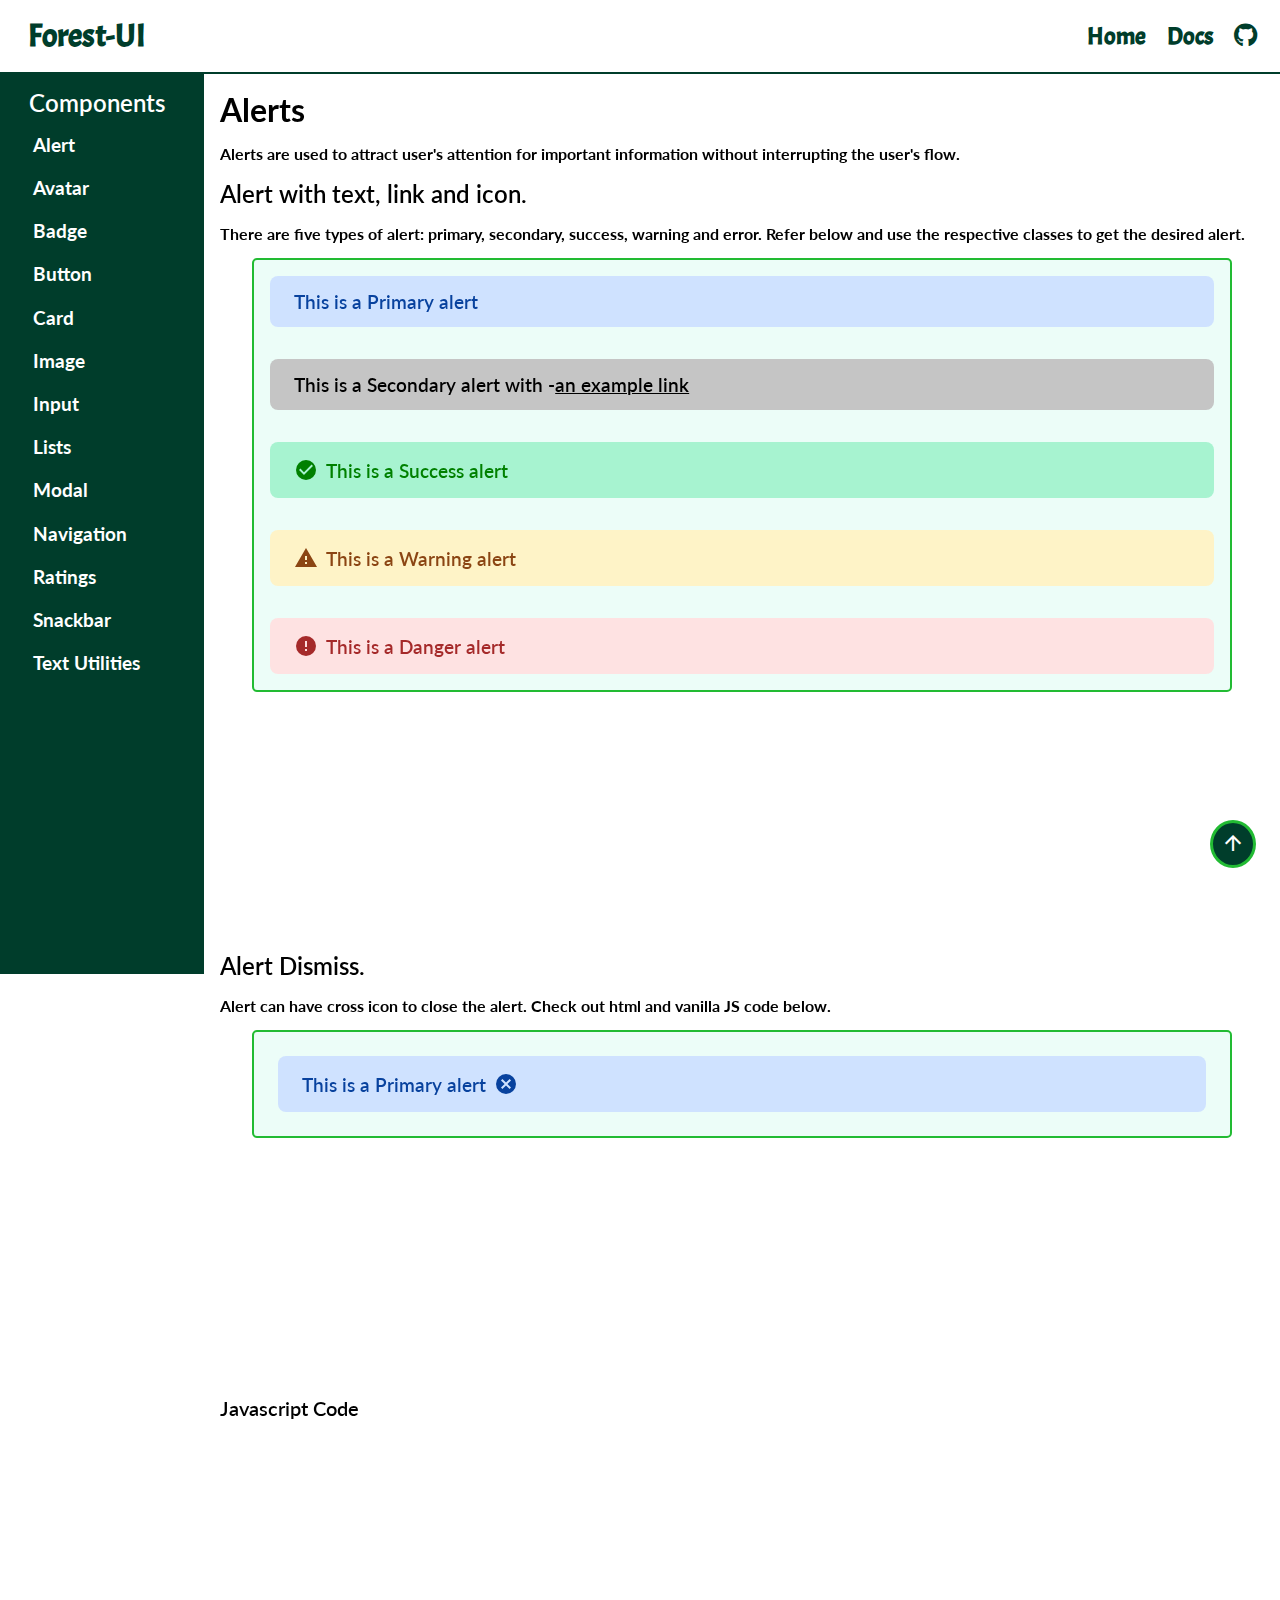
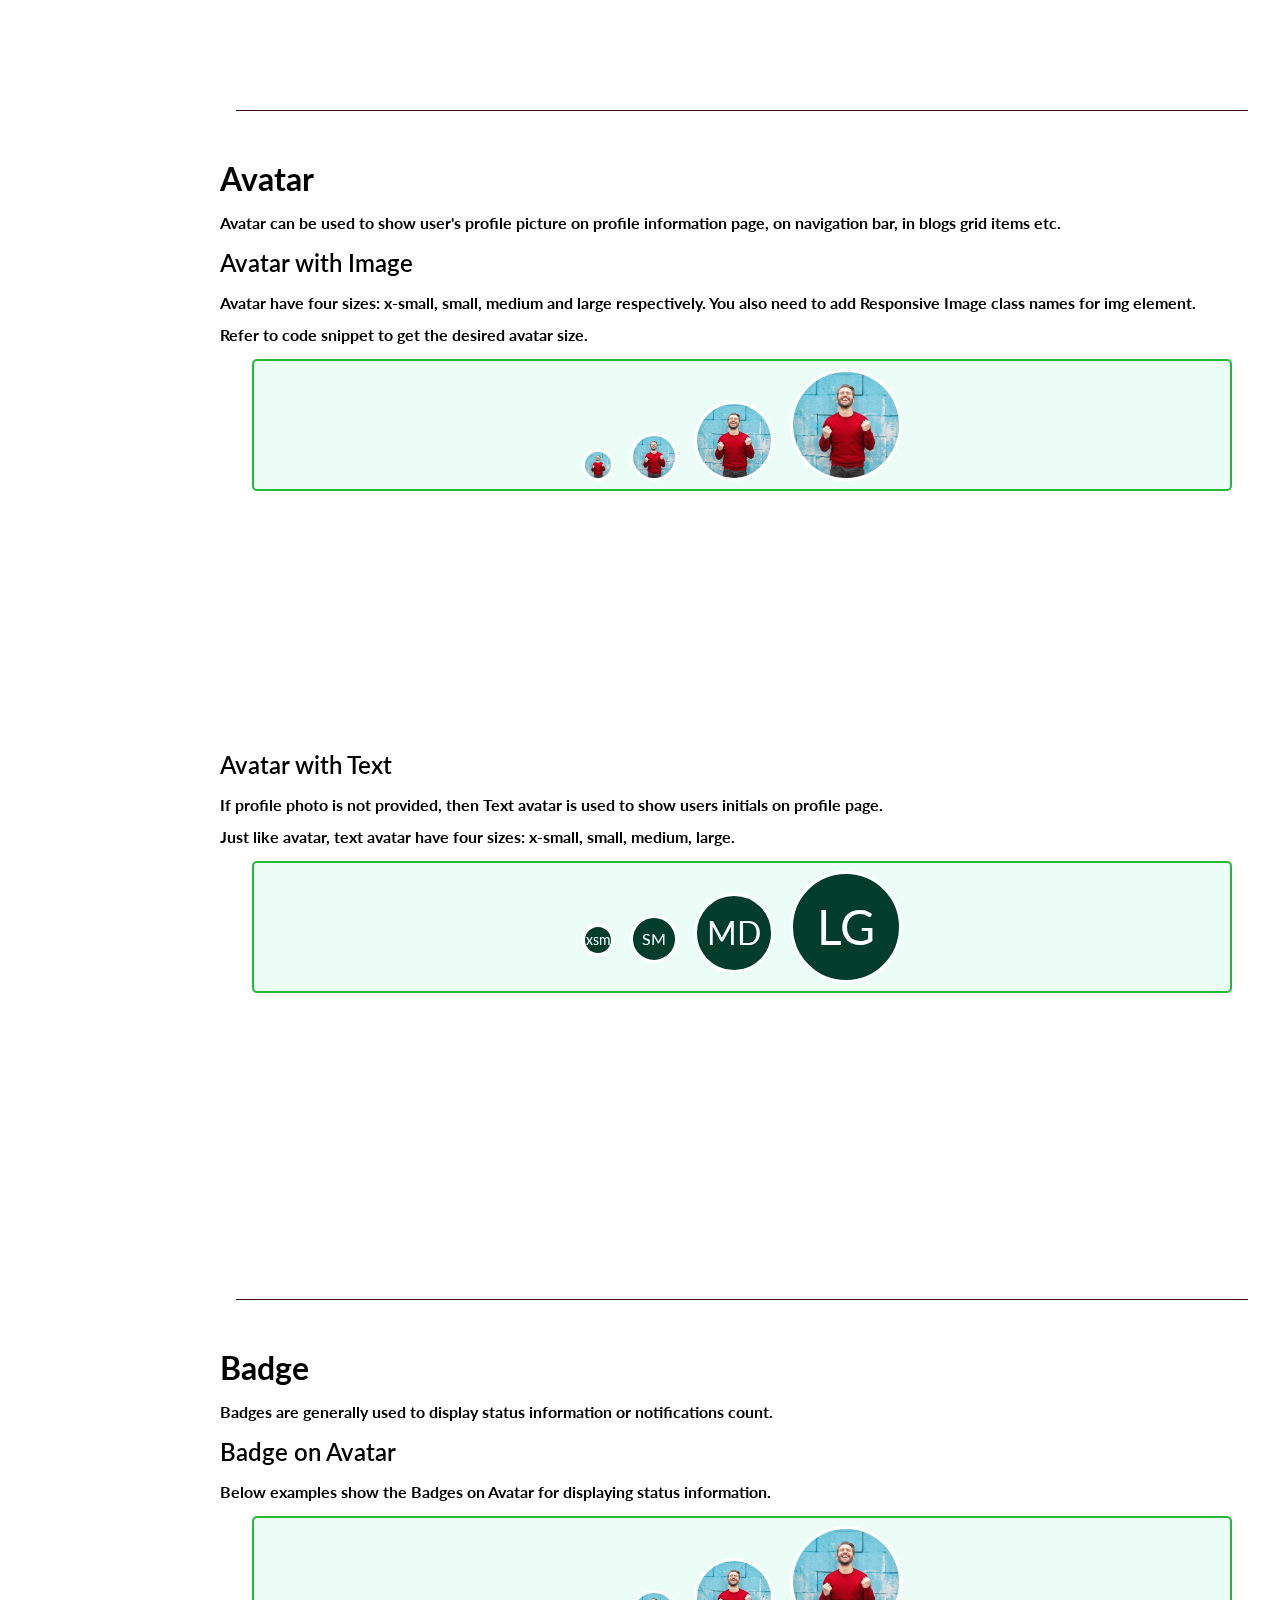
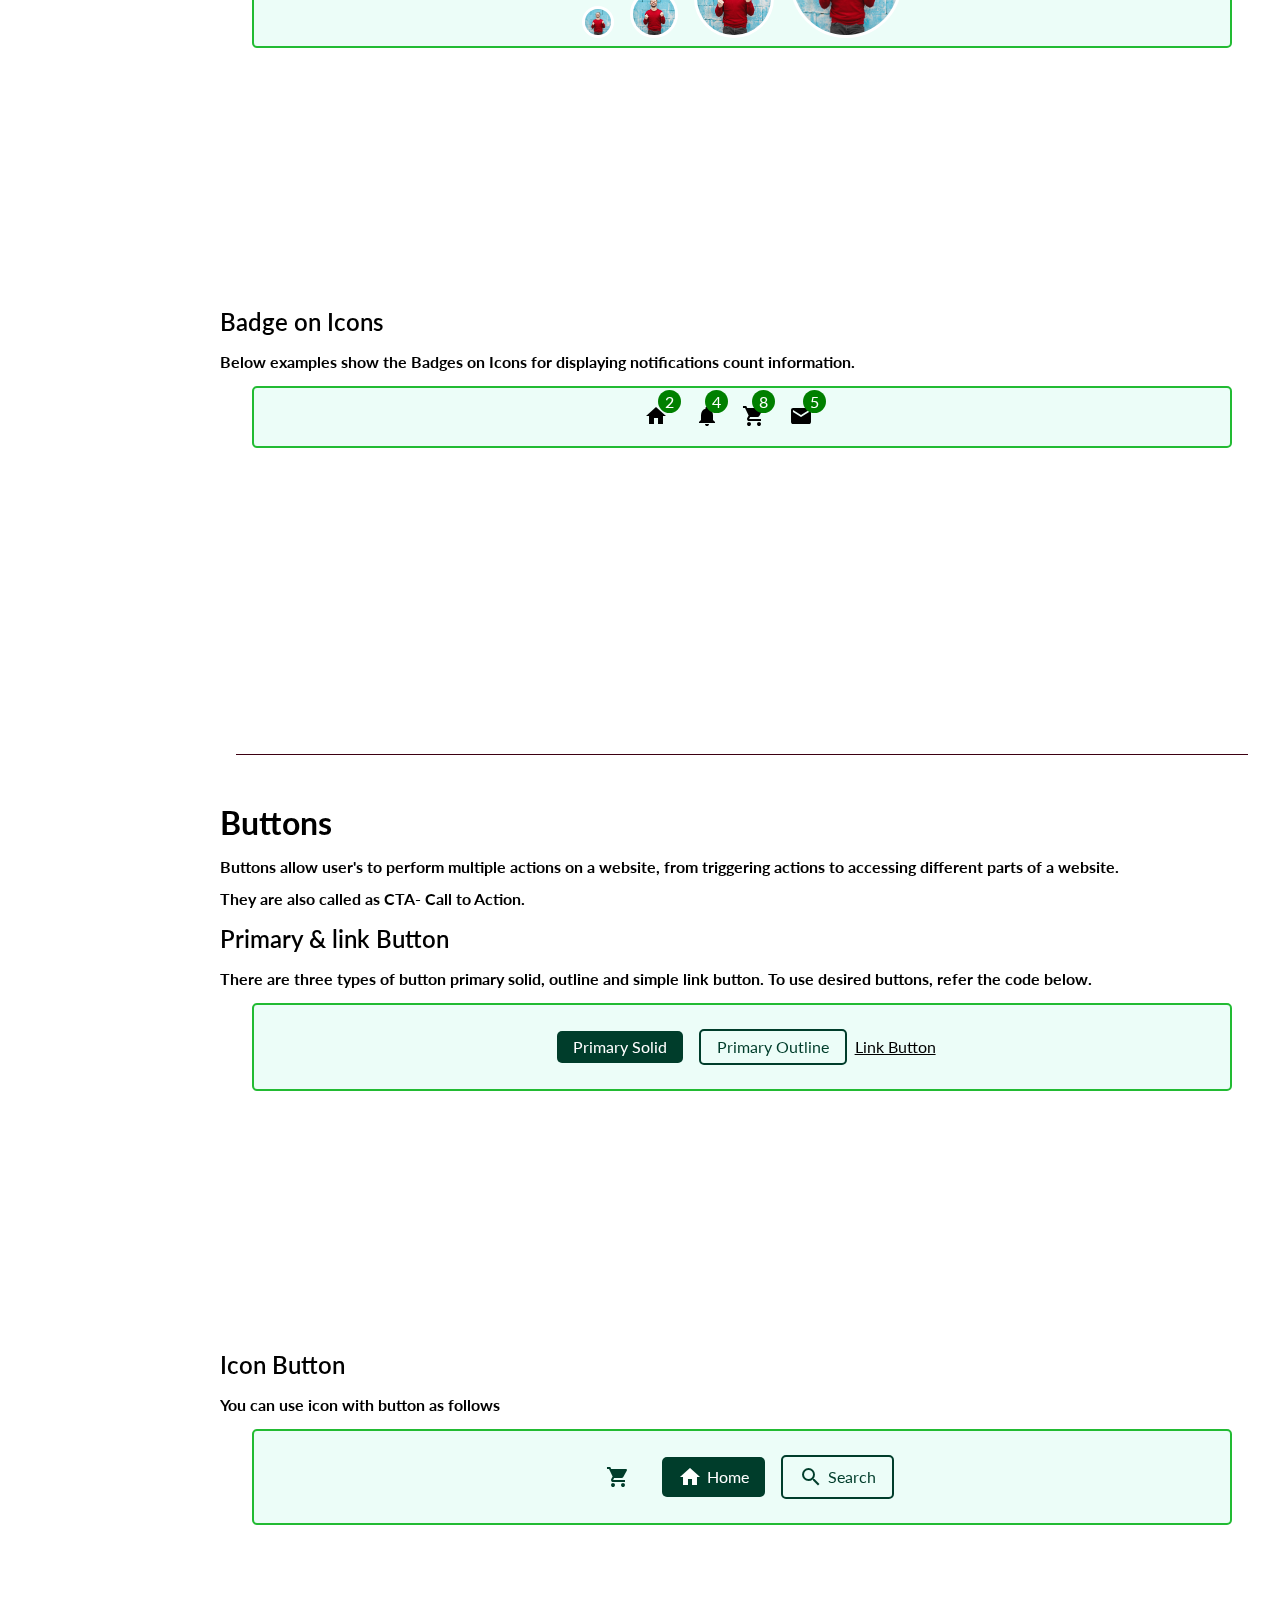
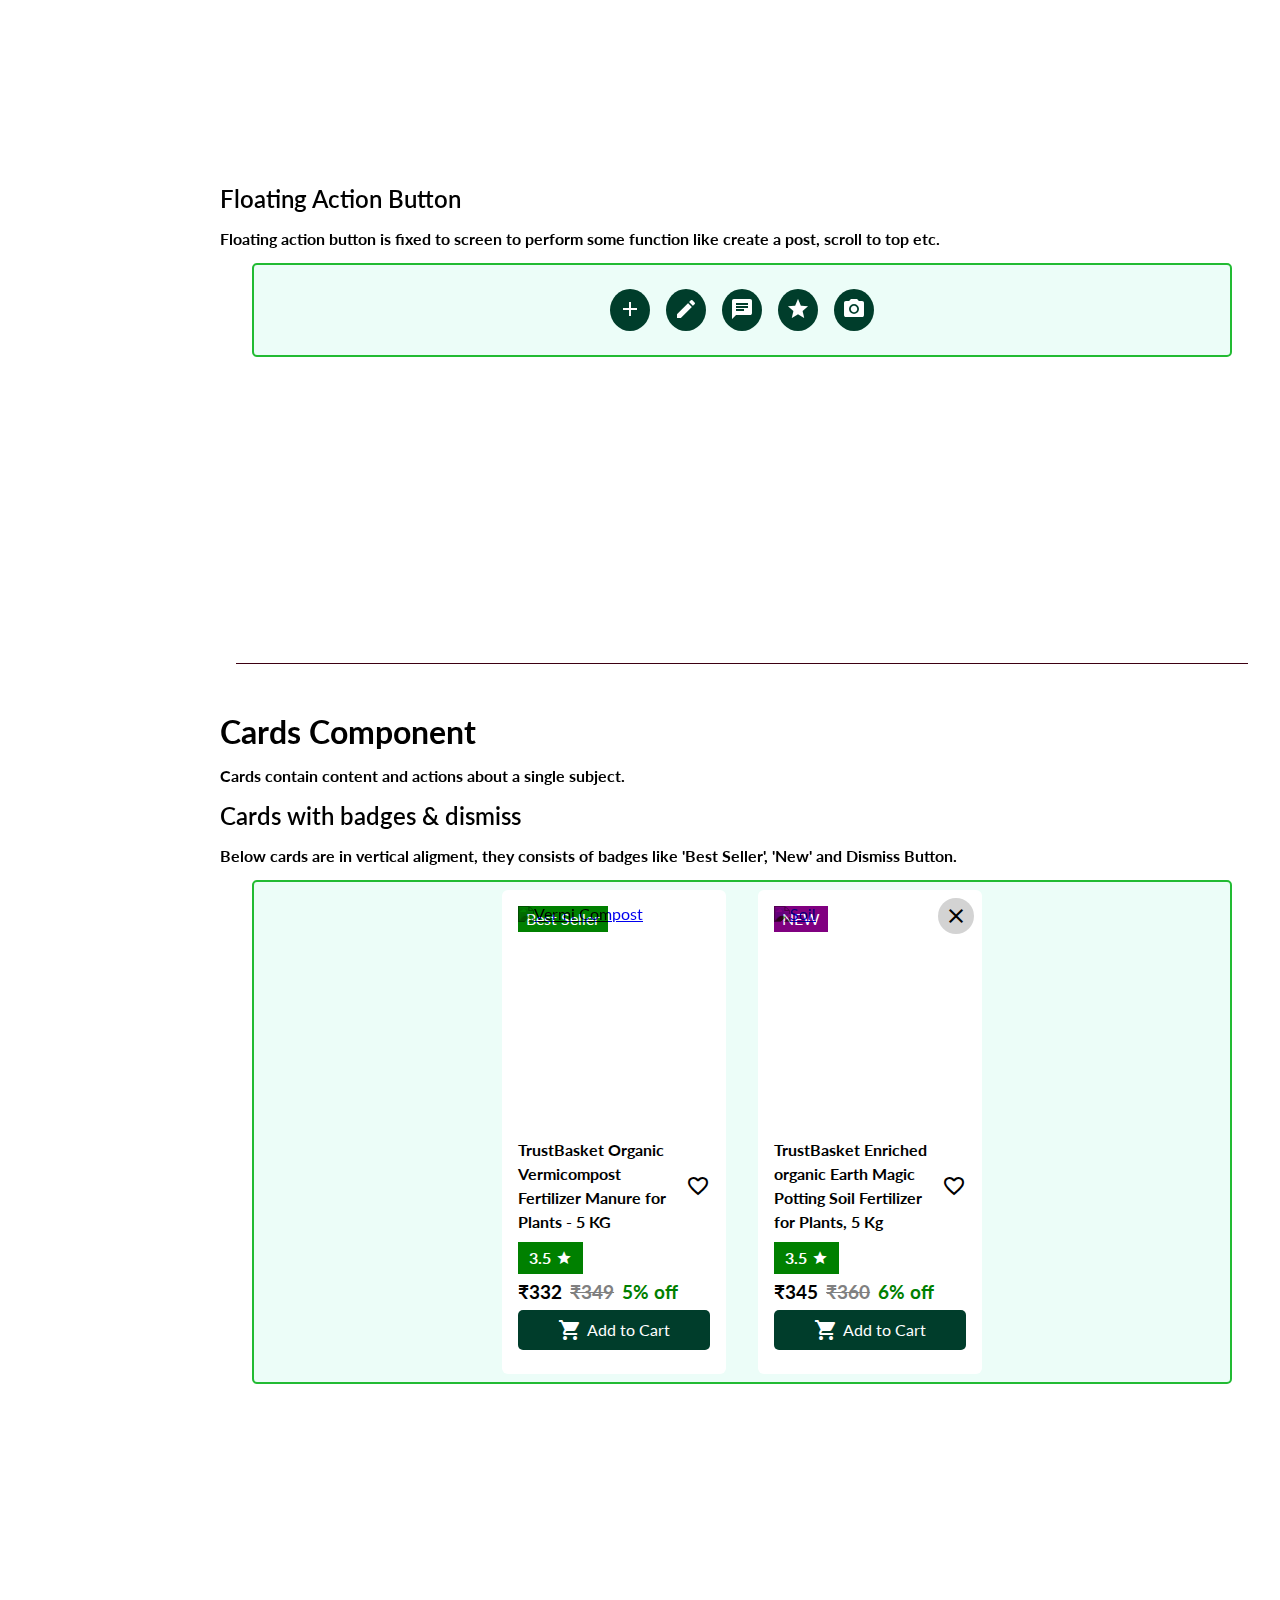
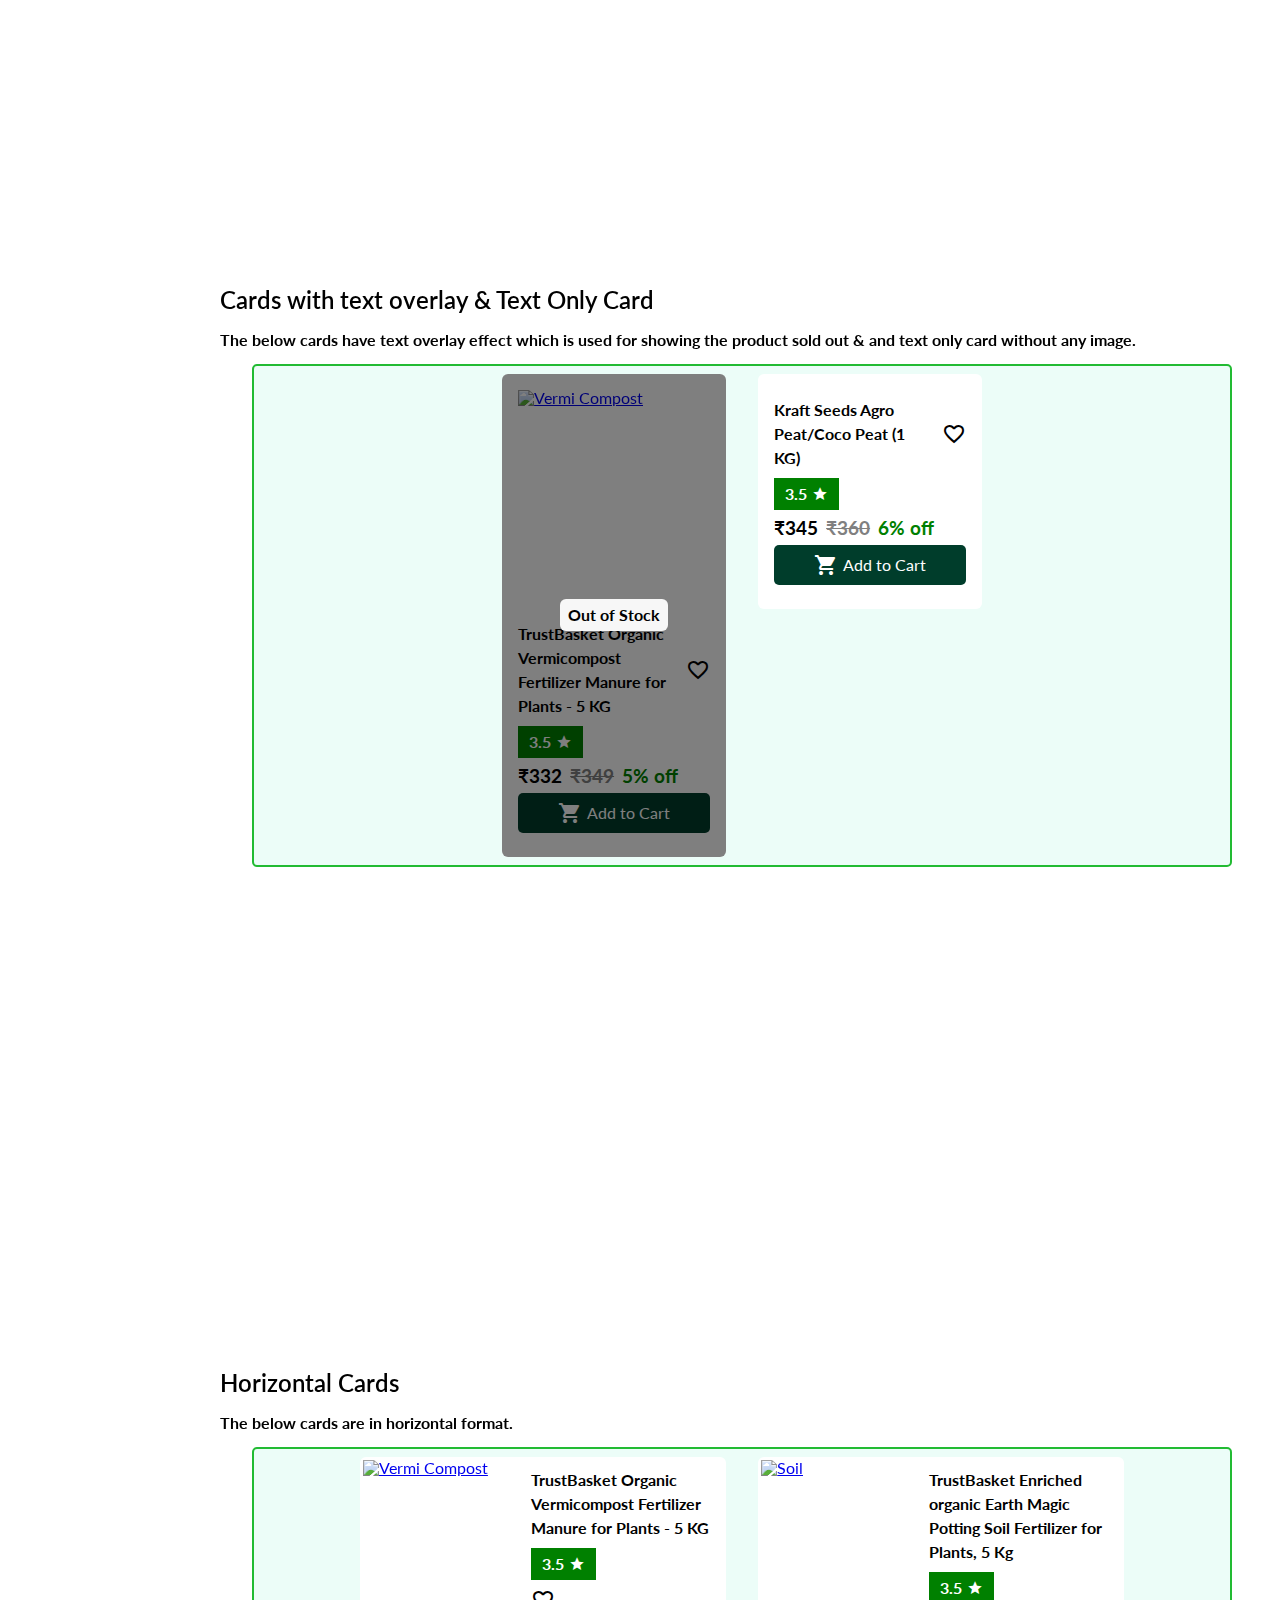
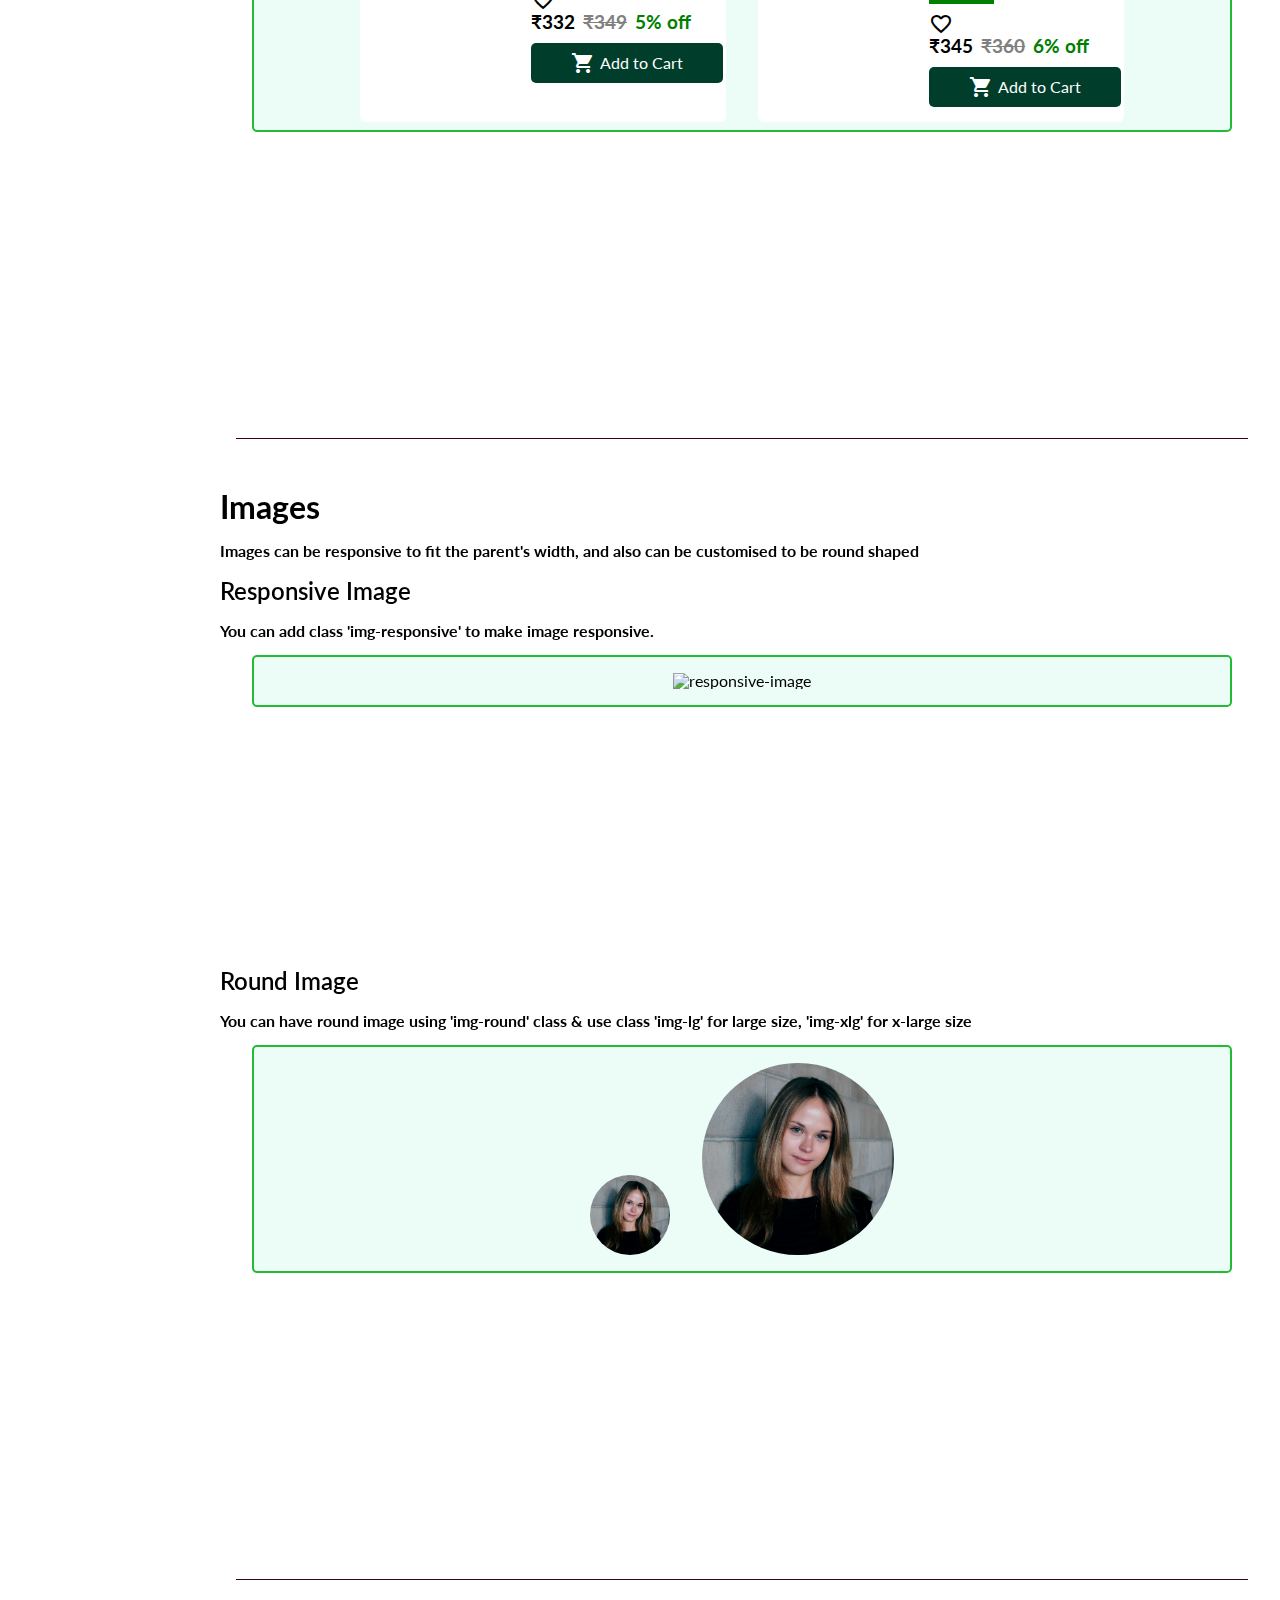
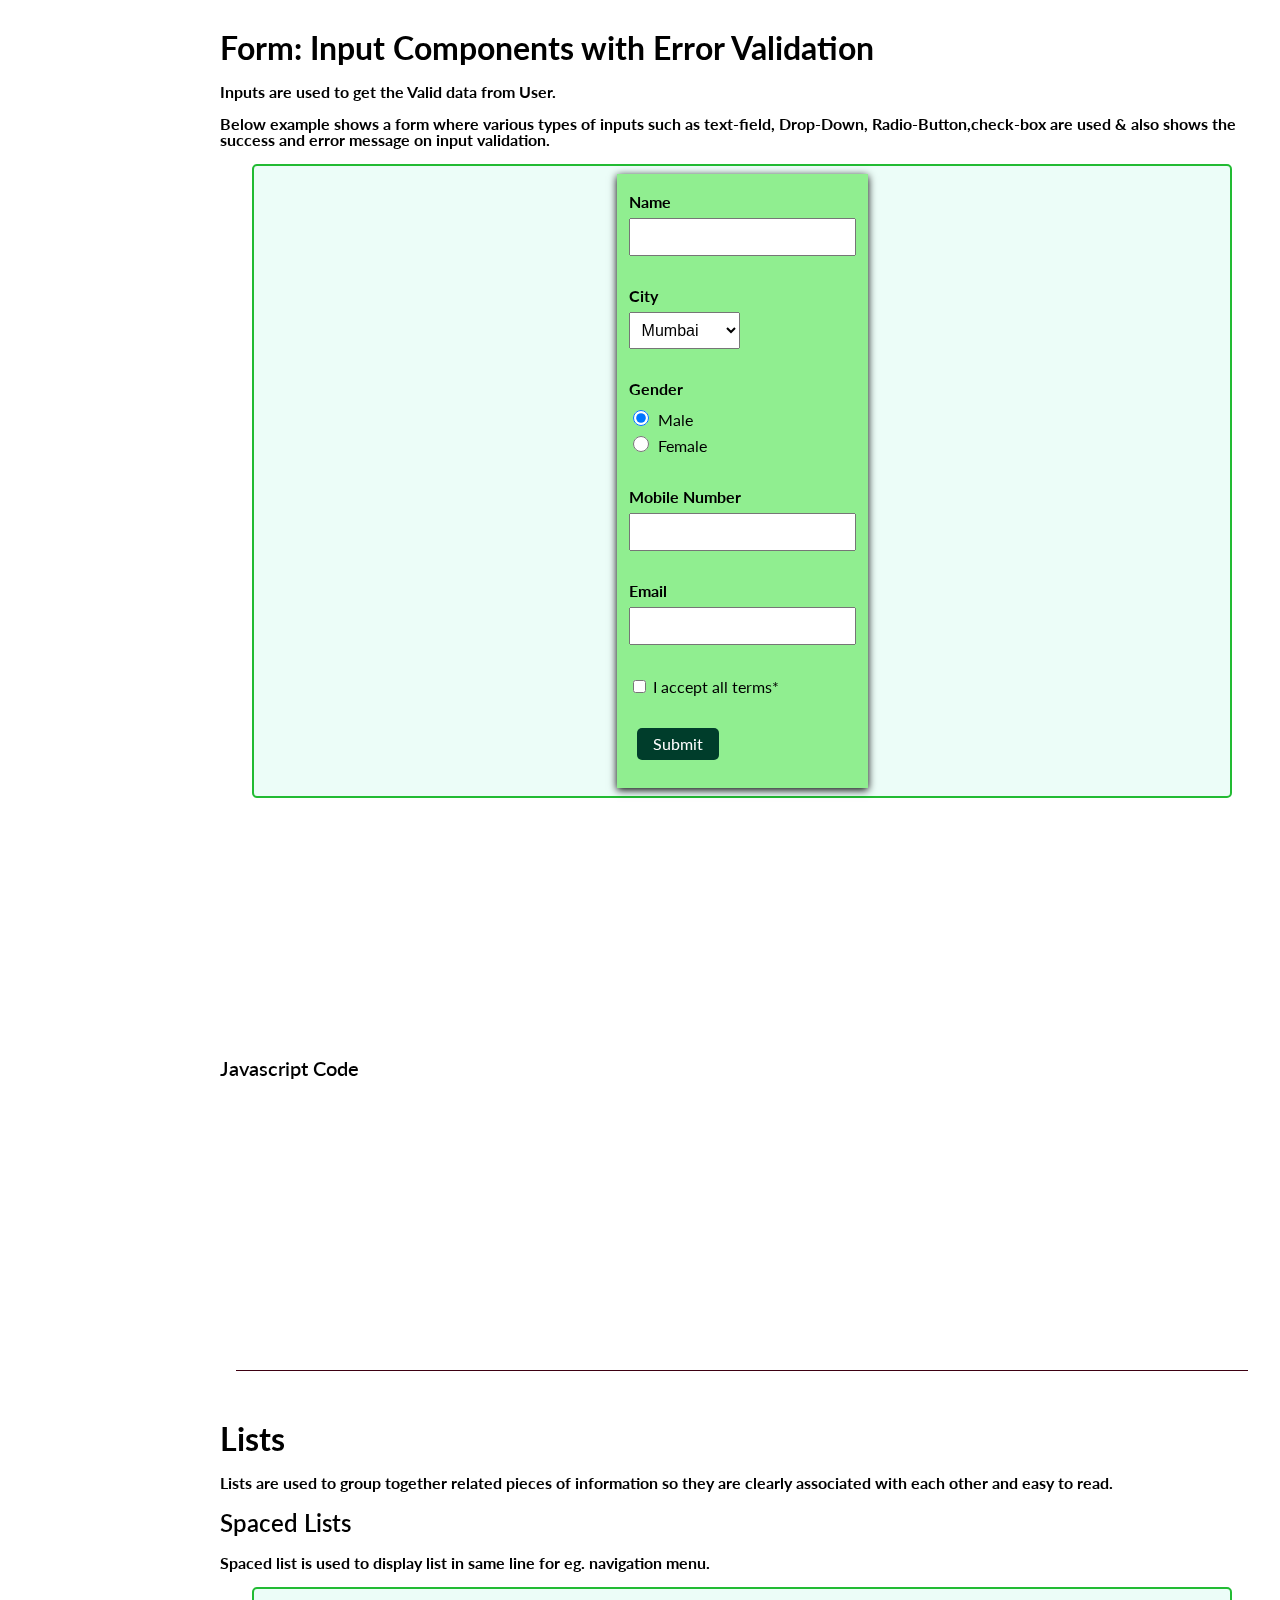
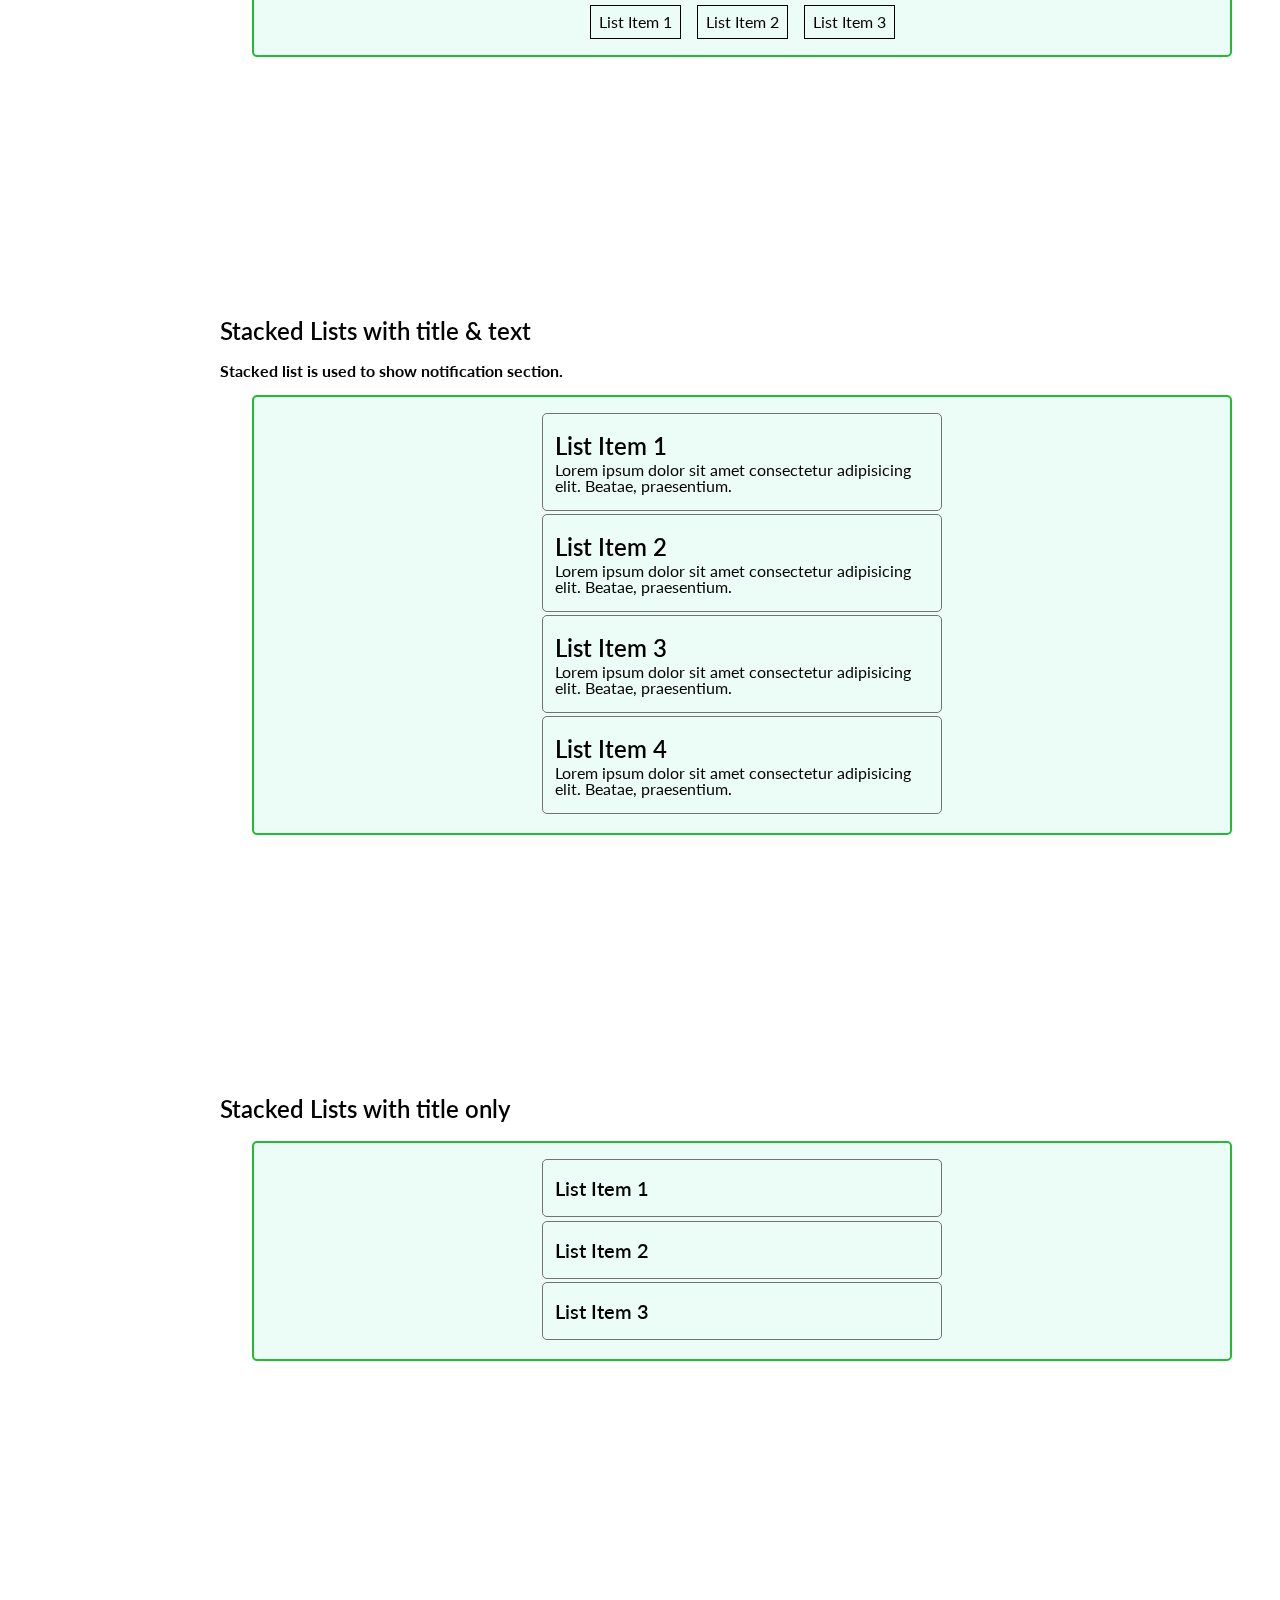
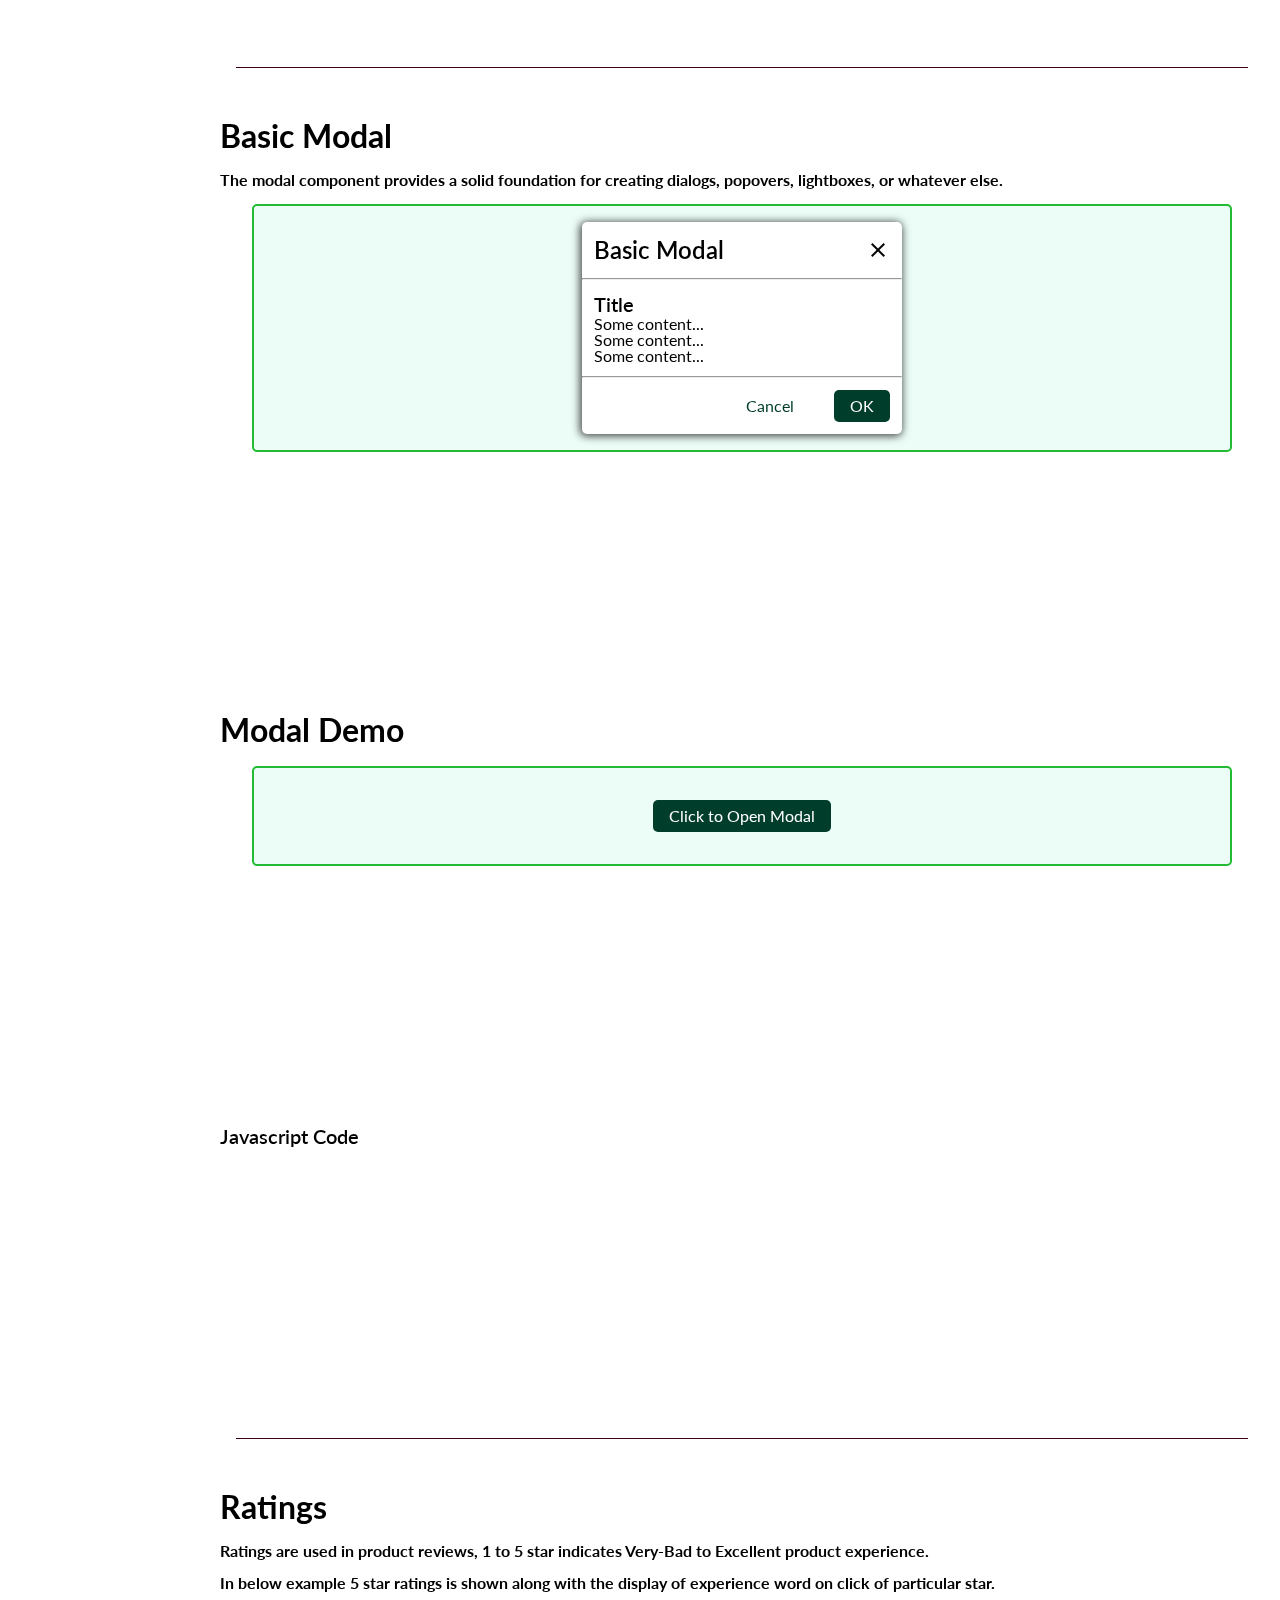
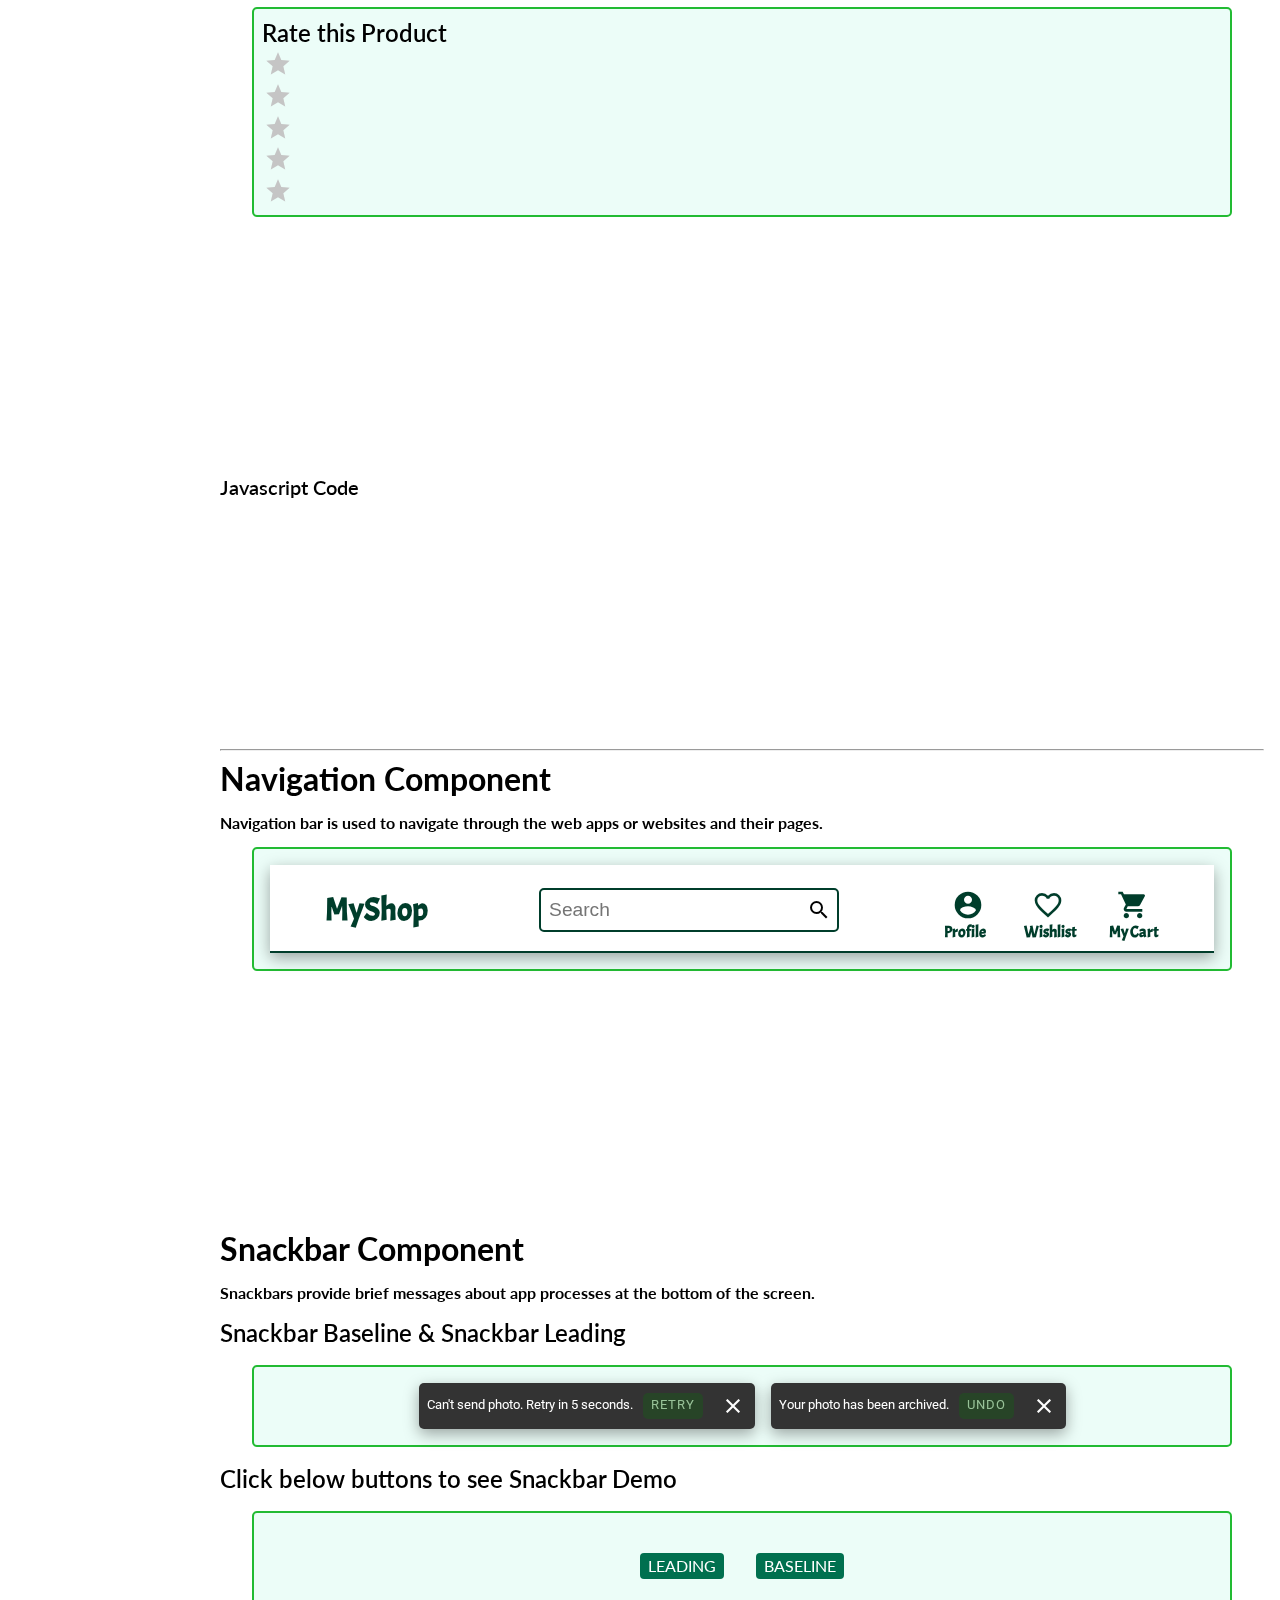
==== docs-site/docs.html @ fcbd9cf5 "feat: added navigation component" ====
<!DOCTYPE html>
<html lang="en">
  <head>
    <meta charset="UTF-8" />
    <meta http-equiv="X-UA-Compatible" content="IE=edge" />
    <meta name="viewport" content="width=device-width, initial-scale=1.0" />
    <link rel="stylesheet" href="docs.css" />
    <title>Docs - Forest-UI</title>
  </head>
  <body>
    <!-- main nav -->
    <nav id="nav-bar">
      <div class="nav-brand fs-md"><a href="../index.html">Forest-UI</a></div>
      <ul class="nav-pills fs-sm-plus fw-bold">
        <li><a href="../index.html">Home</a></li>
        <li><a href="#">Docs</a></li>
        <li>
          <a href="https://github.com/kedark152/Forest-UI" target="_blank"
            ><i class="fab fa-github"></i
          ></a>
        </li>
      </ul>
    </nav>
    <div class="docs-body flex">
      <div class="docs-menu-bar">
        Docs Menu
        <i class="material-icons btn btn-solid" id="more-icon">unfold_more</i>
      </div>
      <!-- Sidebar -->
      <aside class="docs-sidebar">
        <h3 class="mg-left-sm">Components</h3>
        <ul class="component-links">
          <li><a href="#alert" class="fw-bold">Alert</a></li>
          <li><a href="#avatar" class="fw-bold">Avatar</a></li>
          <li><a href="#badge" class="fw-bold">Badge</a></li>
          <li><a href="#buttons" class="fw-bold">Button</a></li>
          <li><a href="#card" class="fw-bold">Card</a></li>
          <li><a href="#images" class="fw-bold">Image</a></li>
          <li><a href="#input" class="fw-bold">Input</a></li>
          <li><a href="#lists" class="fw-bold">Lists</a></li>
          <li><a href="#modals" class="fw-bold">Modal</a></li>
          <li><a href="#navigation" class="fw-bold">Navigation</a></li>
          <li><a href="#ratings-star" class="fw-bold">Ratings</a></li>
          <li><a href="#snackbar" class="fw-bold">Snackbar</a></li>
          <li><a href="#text-utils" class="fw-bold">Text Utilities</a></li>
        </ul>
      </aside>
      <div class="docs-components pd-sm">
        <!-- Alerts component -->
        <h2 id="alert">Alerts</h2>
        <p class="mg-y-sm para-sm">
          Alerts are used to attract user's attention for important information
          without interrupting the user's flow.
        </p>
        <!-- Alert with text, link and icon. -->
        <h3>Alert with text, link and icon.</h3>
        <p class="mg-y-sm para-sm">
          There are five types of alert: primary, secondary, success, warning
          and error. Refer below and use the respective classes to get the
          desired alert.
        </p>
        <div class="demo-container flex-column">
          <div class="alert-box alert-primary">This is a Primary alert</div>
          <div class="alert-box alert-secondary">
            This is a Secondary alert with -
            <a class="alert-link" href="#">an example link</a>
          </div>
          <div class="alert-box alert-success">
            <i class="material-icons">check_circle</i> This is a Success alert
          </div>
          <div class="alert-box alert-warning">
            <i class="material-icons">warning</i>This is a Warning alert
          </div>
          <div class="alert-box alert-danger">
            <i class="material-icons">error</i>This is a Danger alert
          </div>
        </div>
        <!-- Demo HTML Code -->
        <div class="demo-code">
          <iframe
            src="https://carbon.now.sh/embed?bg=rgba%28140%2C230%2C195%2C1%29&t=cobalt&wt=none&l=htmlmixed&width=350&ds=true&dsyoff=18px&dsblur=68px&wc=true&wa=true&pv=14px&ph=21px&ln=false&fl=1&fm=Hack&fs=12.5px&lh=137%25&si=false&es=2x&wm=false&code=%250A%253Cdiv%2520class%253D%2522alert-box%2520alert-primary%2522%253EThis%2520is%2520a%2520Primary%2520alert%253C%252Fdiv%253E%250A%253Cdiv%2520class%253D%2522alert-box%2520alert-secondary%2522%253E%250A%2520%2520This%2520is%2520a%2520Secondary%2520alert%2520with%2520-%250A%2520%2520%253Ca%2520class%253D%2522alert-link%2522%2520href%253D%2522%2523%2522%253Ean%2520example%2520link%253C%252Fa%253E%250A%253C%252Fdiv%253E%250A%253Cdiv%2520class%253D%2522alert-box%2520alert-success%2522%253E%250A%2520%2520%253Ci%2520class%253D%2522material-icons%2522%253Echeck_circle%253C%252Fi%253E%2520This%2520is%2520a%2520Success%2520alert%250A%253C%252Fdiv%253E%250A%253Cdiv%2520class%253D%2522alert-box%2520alert-warning%2522%253E%250A%2520%2520%253Ci%2520class%253D%2522material-icons%2522%253Ewarning%253C%252Fi%253EThis%2520is%2520a%2520Warning%2520alert%250A%253C%252Fdiv%253E%250A%253Cdiv%2520class%253D%2522alert-box%2520alert-danger%2522%253E%250A%2520%2520%253Ci%2520class%253D%2522material-icons%2522%253Eerror%253C%252Fi%253EThis%2520is%2520a%2520Danger%2520alert%250A%253C%252Fdiv%253E%250A%2520"
            sandbox="allow-scripts allow-same-origin"
          >
          </iframe>
        </div>
        <!-- Alert Dismiss. -->
        <h3>Alert Dismiss.</h3>
        <p class="mg-y-sm para-sm">
          Alert can have cross icon to close the alert. Check out html and
          vanilla JS code below.
        </p>
        <div class="demo-container flex-column pd-xsm">
          <div class="alert-box alert-primary alert-dismissable">
            This is a Primary alert
            <i class="material-icons cancel-icon">cancel</i>
          </div>
        </div>
        <!-- Demo HTML Code -->
        <div class="demo-code">
          <iframe
            src="https://carbon.now.sh/embed?bg=rgba%28140%2C230%2C195%2C1%29&t=cobalt&wt=none&l=htmlmixed&width=350&ds=true&dsyoff=18px&dsblur=68px&wc=true&wa=true&pv=19px&ph=21px&ln=false&fl=1&fm=Hack&fs=12.5px&lh=137%25&si=false&es=2x&wm=false&code=%250A%2520%253Cdiv%2520class%253D%2522alert-box%2520alert-primary%2520alert-dismissable%2522%253E%250A%2520%2520%2520%2520%2520%2520This%2520is%2520a%2520Primary%2520alert%250A%2520%2520%2520%2520%2520%2520%253Ci%2520class%253D%2522material-icons%2520cancel-icon%2522%253Ecancel%253C%252Fi%253E%250A%253C%252Fdiv%253E%250A%2520"
            sandbox="allow-scripts allow-same-origin"
          >
          </iframe>
        </div>
        <!-- Demo Javascript Code -->

        <div class="demo-code">
          <h4>Javascript Code</h4>
          <iframe
            src="https://carbon.now.sh/embed?bg=rgba%28140%2C230%2C195%2C1%29&t=cobalt&wt=none&l=javascript&width=350&ds=true&dsyoff=18px&dsblur=68px&wc=true&wa=true&pv=19px&ph=21px&ln=false&fl=1&fm=Hack&fs=12.5px&lh=137%25&si=false&es=2x&wm=false&code=%250A%2520%252F%252F%2520Alerts-%2520Dismissable%2520Alert%2520Code.%250Aconst%2520cancelIcon%2520%253D%2520document.querySelector%28%2522.cancel-icon%2522%29%253B%250Aconst%2520alertDismiss%2520%253D%2520document.querySelector%28%2522.alert-dismissable%2522%29%253B%250A%250AcancelIcon.addEventListener%28%2522click%2522%252C%28%29%253D%253E%257B%250A%2520%2520%2520%2520alertDismiss.style.display%253D%2522none%2522%253B%2520%250A%257D%29%250A%2520"
            sandbox="allow-scripts allow-same-origin"
          >
          </iframe>
        </div>
        <hr class="divider" />
        <!-- Avatars component -->
        <h2 id="avatar">Avatar</h2>
        <p class="mg-y-sm para-sm">
          Avatar can be used to show user's profile picture on profile
          information page, on navigation bar, in blogs grid items etc.
        </p>
        <!-- Avatar with Image -->
        <h3>Avatar with Image</h3>
        <p class="mg-y-sm para-sm">
          Avatar have four sizes: x-small, small, medium and large respectively.
          You also need to add Responsive Image class names for img element.
        </p>
        <p class="mg-y-sm para-sm">
          Refer to code snippet to get the desired avatar size.
        </p>
        <div class="demo-container align-baseline pd-xsm">
          <div class="avatar avatar-xsm">
            <img
              class="img-round"
              src="../assets/Images/man.jpg"
              alt="avatar-sample-image-x-small"
            />
          </div>
          <div class="avatar avatar-sm">
            <img
              class="img-round"
              src="../assets/Images/man.jpg"
              alt="avatar-sample-image-small"
            />
          </div>
          <div class="avatar avatar-md">
            <img
              class="img-round"
              src="../assets/Images/man.jpg"
              alt="avatar-sample-image-medium"
            />
          </div>
          <div class="avatar avatar-lg">
            <img
              class="img-round"
              src="../assets/Images/man.jpg"
              alt="avatar-sample-image-large"
            />
          </div>
        </div>
        <!-- Demo HTML Code -->
        <div class="demo-code">
          <iframe
            src="https://carbon.now.sh/embed?bg=rgba%28140%2C230%2C195%2C1%29&t=cobalt&wt=none&l=htmlmixed&width=350&ds=true&dsyoff=18px&dsblur=68px&wc=true&wa=false&pv=19px&ph=21px&ln=false&fl=1&fm=Hack&fs=12.5px&lh=137%25&si=false&es=2x&wm=false&code=%250A%253Cdiv%2520class%253D%2522avatar%2520avatar-xsm%2522%253E%250A%2520%2520%253Cimg%250A%2520%2520%2520%2520class%253D%2522img-round%2522%250A%2520%2520%2520%2520src%253D%2522..%252Fassets%252FImages%252Fman.jpg%2522%250A%2520%2520%2520%2520alt%253D%2522avatar-sample-image-x-small%2522%252F%253E%250A%253C%252Fdiv%253E%250A%253Cdiv%2520class%253D%2522avatar%2520avatar-sm%2522%253E%250A%2520%2520%253Cimg%250A%2520%2520%2520%2520class%253D%2522img-round%2522%250A%2520%2520%2520%2520src%253D%2522..%252Fassets%252FImages%252Fman.jpg%2522%250A%2520%2520%2520%2520alt%253D%2522avatar-sample-image-small%2522%252F%253E%250A%253C%252Fdiv%253E%250A%253Cdiv%2520class%253D%2522avatar%2520avatar-md%2522%253E%250A%2520%2520%253Cimg%250A%2520%2520%2520%2520class%253D%2522img-round%2522%250A%2520%2520%2520%2520src%253D%2522..%252Fassets%252FImages%252Fman.jpg%2522%250A%2520%2520%2520%2520alt%253D%2522avatar-sample-image-medium%2522%252F%253E%250A%253C%252Fdiv%253E%250A%253Cdiv%2520class%253D%2522avatar%2520avatar-lg%2522%253E%250A%2520%2520%253Cimg%250A%2520%2520%2520%2520class%253D%2522img-round%2522%250A%2520%2520%2520%2520src%253D%2522..%252Fassets%252FImages%252Fman.jpg%2522%250A%2520%2520%2520%2520alt%253D%2522avatar-sample-image-large%2522%252F%253E%250A%253C%252Fdiv%253E%250A"
            sandbox="allow-scripts allow-same-origin"
          >
          </iframe>
        </div>
        <!-- Avatar with Text -->
        <h3>Avatar with Text</h3>
        <p class="mg-y-sm para-sm">
          If profile photo is not provided, then Text avatar is used to show
          users initials on profile page. <br />
          <br />
          Just like avatar, text avatar have four sizes: x-small, small, medium,
          large.
        </p>

        <div class="demo-container align-baseline pd-xsm">
          <div class="avatar avatar-text avatar-xsm">xsm</div>
          <div class="avatar avatar-text avatar-sm">SM</div>
          <div class="avatar avatar-text avatar-md">MD</div>
          <div class="avatar avatar-text avatar-lg">LG</div>
        </div>
        <!-- Demo HTML Code -->
        <div class="demo-code">
          <iframe
            src="https://carbon.now.sh/embed?bg=rgba%28140%2C230%2C195%2C1%29&t=cobalt&wt=none&l=htmlmixed&width=350&ds=true&dsyoff=18px&dsblur=68px&wc=true&wa=true&pv=19px&ph=21px&ln=false&fl=1&fm=Hack&fs=12.5px&lh=137%25&si=false&es=2x&wm=false&code=%253Cdiv%2520class%253D%2522avatar%2520avatar-text%2520avatar-xsm%2522%253Exsm%253C%252Fdiv%253E%250A%253Cdiv%2520class%253D%2522avatar%2520avatar-text%2520avatar-sm%2522%253ESM%253C%252Fdiv%253E%250A%253Cdiv%2520class%253D%2522avatar%2520avatar-text%2520avatar-md%2522%253EMD%253C%252Fdiv%253E%250A%253Cdiv%2520class%253D%2522avatar%2520avatar-text%2520avatar-lg%2522%253ELG%253C%252Fdiv%253E%250A"
            sandbox="allow-scripts allow-same-origin"
          >
          </iframe>
        </div>
        <hr class="divider" />
        <!-- Badge component -->
        <h2 id="badge">Badge</h2>
        <p class="mg-y-sm para-sm">
          Badges are generally used to display status information or
          notifications count.
        </p>
        <!-- Badge on Avatar -->
        <h3>Badge on Avatar</h3>
        <p class="mg-y-sm para-sm">
          Below examples show the Badges on Avatar for displaying status
          information.
        </p>
        <div class="demo-container align-baseline pd-xsm">
          <div class="avatar avatar-xsm">
            <img
              class="img-round"
              src="../assets/Images/man.jpg"
              alt="avatar-sample-image"
            />
            <i class="material-icons badge-xsm badge-yellow"> circle </i>
          </div>
          <div class="avatar avatar-sm">
            <img
              class="img-round"
              src="../assets/Images/man.jpg"
              alt="avatar-sample-image"
            />
            <i class="material-icons badge-sm badge-grey"> circle </i>
          </div>
          <div class="avatar avatar-md">
            <img
              class="img-round"
              src="../assets/Images/man.jpg"
              alt="avatar-sample-image"
            />
            <i class="material-icons badge-md badge-green"> circle </i>
          </div>
          <div class="avatar avatar-lg">
            <img
              class="img-round"
              src="../assets/Images/man.jpg"
              alt="avatar-sample-image"
            />
            <i class="material-icons badge-lg badge-red"> circle </i>
          </div>
        </div>
        <!-- HTML Demo -->
        <div class="demo-code">
          <iframe
            src="https://carbon.now.sh/embed?bg=rgba%28140%2C230%2C195%2C1%29&t=cobalt&wt=none&l=htmlmixed&width=350&ds=true&dsyoff=18px&dsblur=68px&wc=true&wa=true&pv=19px&ph=21px&ln=false&fl=1&fm=Hack&fs=12.5px&lh=137%25&si=false&es=2x&wm=false&code=%2520%253Cdiv%2520class%253D%2522avatar%2520avatar-xsm%2522%253E%250A%2520%2520%2520%2520%253Cimg%250A%2520%2520%2520%2520%2520%2520class%253D%2522img-round%2522%250A%2520%2520%2520%2520%2520%2520src%253D%2522..%252Fassets%252FImages%252Fman.jpg%2522%250A%2520%2520%2520%2520%2520%2520alt%253D%2522avatar-sample-image%2522%252F%253E%250A%2520%2520%253Ci%2520class%253D%2522material-icons%2520badge-xsm%2520badge-yellow%2522%253Ecircle%253C%252Fi%253E%250A%2520%253C%252Fdiv%253E%250A%253Cdiv%2520class%253D%2522avatar%2520avatar-sm%2522%253E%250A%2520%2520%253Cimg%250A%2520%2520%2520%2520class%253D%2522img-round%2522%250A%2520%2520%2520%2520src%253D%2522..%252Fassets%252FImages%252Fman.jpg%2522%250A%2520%2520%2520%2520alt%253D%2522avatar-sample-image%2522%252F%253E%250A%2520%2520%253Ci%2520class%253D%2522material-icons%2520badge-sm%2520badge-grey%2522%253Ecircle%253C%252Fi%253E%250A%253C%252Fdiv%253E%250A%253Cdiv%2520class%253D%2522avatar%2520avatar-md%2522%253E%250A%2520%2520%253Cimg%250A%2520%2520%2520%2520class%253D%2522img-round%2522%250A%2520%2520%2520%2520src%253D%2522..%252Fassets%252FImages%252Fman.jpg%2522%250A%2520%2520%2520%2520alt%253D%2522avatar-sample-image%2522%252F%253E%250A%2520%2520%253Ci%2520class%253D%2522material-icons%2520badge-md%2520badge-green%2522%253Ecircle%253C%252Fi%253E%250A%253C%252Fdiv%253E%250A%253Cdiv%2520class%253D%2522avatar%2520avatar-lg%2522%253E%250A%2520%2520%253Cimg%250A%2520%2520%2520%2520class%253D%2522img-round%2522%250A%2520%2520%2520%2520src%253D%2522..%252Fassets%252FImages%252Fman.jpg%2522%250A%2520%2520%2520%2520alt%253D%2522avatar-sample-image%2522%252F%253E%250A%2520%2520%253Ci%2520class%253D%2522material-icons%2520badge-lg%2520badge-red%2522%253Ecircle%253C%252Fi%253E%250A%253C%252Fdiv%253E%250A"
            sandbox="allow-scripts allow-same-origin"
          >
          </iframe>
        </div>
        <!-- Badge on Icons -->
        <h3>Badge on Icons</h3>
        <p class="mg-y-sm para-sm">
          Below examples show the Badges on Icons for displaying notifications
          count information.
        </p>
        <div class="demo-container pd-sm">
          <p>
            <i class="material-icons">home</i>
            <span class="badge-count">2</span>
          </p>
          <p>
            <i class="material-icons">notifications</i
            ><span class="badge-count">4</span>
          </p>
          <p>
            <i class="material-icons">shopping_cart</i
            ><span class="badge-count">8</span>
          </p>
          <p>
            <i class="material-icons">email</i>
            <span class="badge-count">5</span>
          </p>
        </div>
        <!-- HTML Demo -->
        <div class="demo-code">
          <iframe
            src="https://carbon.now.sh/embed?bg=rgba%28140%2C230%2C195%2C1%29&t=cobalt&wt=none&l=htmlmixed&width=350&ds=true&dsyoff=18px&dsblur=68px&wc=true&wa=true&pv=19px&ph=21px&ln=false&fl=1&fm=Hack&fs=12.5px&lh=137%25&si=false&es=2x&wm=false&code=%253Cp%253E%250A%2520%2520%253Ci%2520class%253D%2522material-icons%2522%253Ehome%253C%252Fi%253E%250A%2520%2520%253Cspan%2520class%253D%2522badge-count%2522%253E2%253C%252Fspan%253E%250A%253C%252Fp%253E%250A%253Cp%253E%250A%2520%2520%253Ci%2520class%253D%2522material-icons%2522%253Enotifications%253C%252Fi%253E%250A%2520%2520%253Cspan%2520class%253D%2522badge-count%2522%253E4%253C%252Fspan%253E%250A%253C%252Fp%253E%250A%253Cp%253E%250A%2520%2520%253Ci%2520class%253D%2522material-icons%2522%253Eshopping_cart%253C%252Fi%253E%250A%2520%2520%253Cspan%2520class%253D%2522badge-count%2522%253E8%253C%252Fspan%253E%250A%253C%252Fp%253E%250A%253Cp%253E%250A%2520%2520%253Ci%2520class%253D%2522material-icons%2522%253Eemail%253C%252Fi%253E%250A%2520%2520%253Cspan%2520class%253D%2522badge-count%2522%253E5%253C%252Fspan%253E%250A%253C%252Fp%253E%250A"
            sandbox="allow-scripts allow-same-origin"
          >
          </iframe>
        </div>
        <hr class="divider" />
        <!-- Buttons Component -->
        <h2 id="buttons">Buttons</h2>
        <p class="mg-y-sm para-sm">
          Buttons allow user's to perform multiple actions on a website, from
          triggering actions to accessing different parts of a website.
        </p>
        <p class="mg-y-sm para-sm">
          They are also called as CTA- Call to Action.
        </p>
        <!-- Primary & Link Buttons -->
        <h3>Primary & link Button</h3>
        <p class="mg-y-sm para-sm">
          There are three types of button primary solid, outline and simple link
          button. To use desired buttons, refer the code below.
        </p>
        <div class="demo-container align-center pd-xsm">
          <a href="#" class="btn btn-solid">Primary Solid</a>
          <a href="#" class="btn btn-outline">Primary Outline</a>
          <a href="#" class="btn-link">Link Button</a>
        </div>
        <!-- HTML Demo -->
        <div class="demo-code">
          <iframe
            src="https://carbon.now.sh/embed?bg=rgba%28140%2C230%2C195%2C1%29&t=cobalt&wt=none&l=htmlmixed&width=350&ds=true&dsyoff=18px&dsblur=65px&wc=true&wa=true&pv=19px&ph=21px&ln=false&fl=1&fm=Hack&fs=12.5px&lh=137%25&si=false&es=2x&wm=false&code=%253Ca%2520href%253D%2522%2523%2522%2520class%253D%2522btn%2520btn-solid%2522%253EPrimary%2520Solid%253C%252Fa%253E%250A%253Ca%2520href%253D%2522%2523%2522%2520class%253D%2522btn%2520btn-outline%2522%253EPrimary%2520Outline%253C%252Fa%253E%250A%253Ca%2520href%253D%2522%2523%2522%2520class%253D%2522btn-link%2522%253ELink%2520Button%253C%252Fa%253E%250A"
            sandbox="allow-scripts allow-same-origin"
          >
          </iframe>
        </div>
        <!-- Icon Button -->
        <h3>Icon Button</h3>
        <p class="mg-y-sm para-sm">You can use icon with button as follows</p>
        <div class="demo-container align-center pd-xsm">
          <a href="#" class="btn btn-icon">
            <i class="material-icons">shopping_cart</i>
          </a>
          <a href="#" class="btn btn-solid-icon">
            <i class="material-icons">home</i>Home
          </a>
          <a href="#" class="btn btn-outline-icon">
            <i class="material-icons">search</i>Search
          </a>
        </div>
        <!-- HTML Demo -->
        <div class="demo-code">
          <iframe
            src="https://carbon.now.sh/embed?bg=rgba%28140%2C230%2C195%2C1%29&t=cobalt&wt=none&l=htmlmixed&width=350&ds=true&dsyoff=18px&dsblur=65px&wc=true&wa=true&pv=19px&ph=21px&ln=false&fl=1&fm=Hack&fs=12.5px&lh=137%25&si=false&es=2x&wm=false&code=%253Ca%2520href%253D%2522%2523%2522%2520class%253D%2522btn%2520btn-icon%2522%253E%250A%2520%2520%253Ci%2520class%253D%2522material-icons%2522%253Eshopping_cart%253C%252Fi%253E%250A%253C%252Fa%253E%250A%253Ca%2520href%253D%2522%2523%2522%2520class%253D%2522btn%2520btn-solid-icon%2522%253E%250A%2520%2520%253Ci%2520class%253D%2522material-icons%2522%253Ehome%253C%252Fi%253EHome%250A%253C%252Fa%253E%250A%253Ca%2520href%253D%2522%2523%2522%2520class%253D%2522btn%2520btn-outline-icon%2522%253E%250A%2520%2520%253Ci%2520class%253D%2522material-icons%2522%253Esearch%253C%252Fi%253ESearch%250A%253C%252Fa%253E"
            sandbox="allow-scripts allow-same-origin"
          >
          </iframe>
        </div>
        <!-- Floating Action Button -->
        <h3>Floating Action Button</h3>
        <p class="mg-y-sm para-sm">
          Floating action button is fixed to screen to perform some function
          like create a post, scroll to top etc.
        </p>
        <div class="demo-container align-center pd-xsm">
          <a href="#" class="btn-float-action"
            ><i class="material-icons">add</i></a
          >
          <a href="#" class="btn-float-action">
            <i class="material-icons">edit</i>
          </a>
          <a href="#" class="btn-float-action">
            <i class="material-icons">chat</i>
          </a>
          <a href="#" class="btn-float-action">
            <i class="material-icons">star</i>
          </a>
          <a href="#" class="btn-float-action">
            <i class="material-icons">photo_camera</i>
          </a>
        </div>
        <!-- HTML Demo -->
        <div class="demo-code">
          <iframe
            src="https://carbon.now.sh/embed?bg=rgba%28140%2C230%2C195%2C1%29&t=cobalt&wt=none&l=htmlmixed&width=350&ds=true&dsyoff=18px&dsblur=65px&wc=true&wa=true&pv=19px&ph=21px&ln=false&fl=1&fm=Hack&fs=12.5px&lh=136%25&si=false&es=2x&wm=false&code=%253Ca%2520href%253D%2522%2523%2522%2520class%253D%2522btn-float-action%2522%253E%250A%2520%2520%253Ci%2520class%253D%2522material-icons%2522%253Eadd%253C%252Fi%253E%250A%253C%252Fa%253E%250A%253Ca%2520href%253D%2522%2523%2522%2520class%253D%2522btn-float-action%2522%253E%250A%2520%2520%253Ci%2520class%253D%2522material-icons%2522%253Eedit%253C%252Fi%253E%250A%253C%252Fa%253E%250A%253Ca%2520href%253D%2522%2523%2522%2520class%253D%2522btn-float-action%2522%253E%250A%2520%2520%253Ci%2520class%253D%2522material-icons%2522%253Echat%253C%252Fi%253E%250A%253C%252Fa%253E%250A%253Ca%2520href%253D%2522%2523%2522%2520class%253D%2522btn-float-action%2522%253E%250A%2520%2520%253Ci%2520class%253D%2522material-icons%2522%253Estar%253C%252Fi%253E%250A%253C%252Fa%253E%250A%253Ca%2520href%253D%2522%2523%2522%2520class%253D%2522btn-float-action%2522%253E%250A%2520%2520%253Ci%2520class%253D%2522material-icons%2522%253Ephoto_camera%253C%252Fi%253E%250A%253C%252Fa%253E"
            sandbox="allow-scripts allow-same-origin"
          >
          </iframe>
        </div>
        <hr class="divider" />

        <!-- Cards Component-->
        <h2 id="card">Cards Component</h2>
        <p class="mg-y-sm para-sm">
          Cards contain content and actions about a single subject.
        </p>
        <!-- Cards with badges -->
        <h3>Cards with badges & dismiss</h3>
        <p class="mg-y-sm para-sm">
          Below cards are in vertical aligment, they consists of badges like
          'Best Seller', 'New' and Dismiss Button.
        </p>
        <div class="demo-container demo-cards pd-xsm">
          <!-- Card-1 w/badge only -->
          <div class="card card-vertical">
            <span class="card-badge-green">Best Seller</span>
            <div class="card-img-box">
              <a href="#">
                <img
                  src="https://m.media-amazon.com/images/I/71iPA5LfB7L._AC_UL320_.jpg"
                  alt="Vermi Compost"
                  class="card-img"
                />
              </a>
            </div>

            <div class="card-title">
              <h4>
                TrustBasket Organic Vermicompost Fertilizer Manure for Plants -
                5 KG
              </h4>
              <i class="material-icons">favorite_border</i>
            </div>
            <p class="card-ratings">3.5 <i class="material-icons">star</i></p>
            <div class="card-pricing">
              <p class="card-price">₹332</p>
              <p class="card-price-cut">₹349</p>
              <p class="card-percent-discount">5% off</p>
            </div>
            <a href="#" class="btn btn-solid-icon">
              <i class="material-icons">shopping_cart</i>
              Add to Cart
            </a>
          </div>

          <!-- Card-2 w/badge & dismiss-->
          <div class="card card-vertical">
            <span class="card-badge-purple">NEW</span>
            <span class="material-icons card-dismiss-btn">close</span>
            <div class="card-img-box">
              <a href="#">
                <img
                  src="https://m.media-amazon.com/images/I/61fUoGkNdHL._AC_UL320_.jpg"
                  alt="Soil"
                  class="card-img"
                />
              </a>
            </div>

            <div class="card-title">
              <h4>
                TrustBasket Enriched organic Earth Magic Potting Soil Fertilizer
                for Plants, 5 Kg
              </h4>
              <i class="material-icons">favorite_border</i>
            </div>
            <p class="card-ratings">3.5 <i class="material-icons">star</i></p>
            <div class="card-pricing">
              <p class="card-price">₹345</p>
              <p class="card-price-cut">₹360</p>
              <p class="card-percent-discount">6% off</p>
            </div>
            <a href="#" class="btn btn-solid-icon">
              <i class="material-icons">shopping_cart</i>
              Add to Cart
            </a>
          </div>
        </div>
        <!-- HTML Demo Card-1-->
        <div class="demo-code">
          <iframe
            src="https://carbon.now.sh/embed?bg=rgba(140,230,195,1)&t=cobalt&wt=none&l=htmlmixed&width=350&ds=true&dsyoff=18px&dsblur=65px&wc=true&wa=false&pv=19px&ph=21px&ln=false&fl=1&fm=Hack&fs=12.5px&lh=136%25&si=false&es=2x&wm=false&code=%253C!--%2520Card-1%2520w%252Fbadge%2520only%2520--%253E%250A%253Cdiv%2520class%253D%2522card%2520card-vertical%2522%253E%250A%2520%2520%2520%2520%253Cspan%2520class%253D%2522card-badge-green%2522%253EBest%2520Seller%253C%252Fspan%253E%250A%2520%2520%253Cdiv%2520class%253D%2522card-img-box%2522%253E%250A%2520%2520%2520%2520%253Ca%2520href%253D%2522%2523%2522%253E%250A%2520%2520%2520%2520%253Cimg%250A%2520%2520%2520%2520src%253D%2522https%253A%252F%252Fm.media-amazon.com%252Fimages%252FI%252F71iPA5LfB7L._AC_UL320_.jpg%2522%250A%2520%2520%2520%2520alt%253D%2522Vermi%2520Compost%2522%250A%2520%2520%2520%2520class%253D%2522card-img%2522%252F%253E%250A%2520%2520%2520%2520%253C%252Fa%253E%250A%2520%2520%253C%252Fdiv%253E%250A%2520%2520%253Cdiv%2520class%253D%2522card-title%2522%253E%250A%2520%2520%2520%2520%253Ch4%253E%250A%2520%2520%2520%2520TrustBasket%2520Organic%2520Vermicompost%2520Fertilizer%2520Manure%2520for%2520Plants%2520-%25205%2520KG%250A%2520%2520%2520%2520%253C%252Fh4%253E%250A%2520%2520%2520%2520%253Ci%2520class%253D%2522material-icons%2522%253Efavorite_border%253C%252Fi%253E%250A%2520%2520%253C%252Fdiv%253E%250A%2520%2520%2520%2520%253Cp%2520class%253D%2522card-ratings%2522%253E3.5%2520%253Ci%2520class%253D%2522material-icons%2522%253Estar%253C%252Fi%253E%253C%252Fp%253E%250A%2520%2520%253Cdiv%2520class%253D%2522card-pricing%2522%253E%250A%2520%2520%2520%2520%253Cp%2520class%253D%2522card-price%2522%253E%25E2%2582%25B9332%253C%252Fp%253E%250A%2520%2520%2520%2520%253Cp%2520class%253D%2522card-price-cut%2522%253E%25E2%2582%25B9349%253C%252Fp%253E%250A%2520%2520%2520%2520%253Cp%2520class%253D%2522card-percent-discount%2522%253E5%2525%2520off%253C%252Fp%253E%250A%2520%2520%253C%252Fdiv%253E%250A%2520%2520%2520%2520%253Ca%2520href%253D%2522%2523%2522%2520class%253D%2522btn%2520btn-solid-icon%2522%253E%250A%2520%2520%2520%2520%253Ci%2520class%253D%2522material-icons%2522%253Eshopping_cart%253C%252Fi%253E%250A%2520%2520%2520%2520Add%2520to%2520Cart%250A%2520%2520%2520%2520%253C%252Fa%253E%250A%253C%252Fdiv%253E"
            sandbox="allow-scripts allow-same-origin"
          >
          </iframe>
        </div>
        <!-- HTML Demo Card-2 -->
        <div class="demo-code">
          <iframe
            src="https://carbon.now.sh/embed?bg=rgba%28140%2C230%2C195%2C1%29&t=cobalt&wt=none&l=htmlmixed&width=350&ds=true&dsyoff=18px&dsblur=65px&wc=true&wa=false&pv=19px&ph=21px&ln=false&fl=1&fm=Hack&fs=12.5px&lh=136%25&si=false&es=2x&wm=false&code=%253Cdiv%2520class%253D%2522card%2520card-vertical%2522%253E%250A%2520%2520%2520%2520%253Cspan%2520class%253D%2522card-badge-purple%2522%253ENEW%253C%252Fspan%253E%250A%2520%2520%2520%2520%253Cspan%2520class%253D%2522material-icons%2520card-dismiss-btn%2522%253Eclose%253C%252Fspan%253E%250A%2520%2520%253Cdiv%2520class%253D%2522card-img-box%2522%253E%250A%2520%2520%2520%2520%253Ca%2520href%253D%2522%2523%2522%253E%250A%2520%2520%2520%2520%253Cimg%250A%2520%2520%2520%2520src%253D%2522https%253A%252F%252Fm.media-amazon.com%252Fimages%252FI%252F61fUoGkNdHL._AC_UL320_.jpg%2522%250A%2520%2520%2520%2520alt%253D%2522Soil%2522%250A%2520%2520%2520%2520class%253D%2522card-img%2522%250A%2520%2520%2520%2520%252F%253E%250A%2520%2520%2520%2520%253C%252Fa%253E%250A%2520%2520%253C%252Fdiv%253E%250A%2520%2520%253Cdiv%2520class%253D%2522card-title%2522%253E%250A%2520%2520%2520%2520%253Ch4%253E%250A%2520%2520%2520%2520TrustBasket%2520Enriched%2520organic%2520Earth%2520Magic%2520Potting%2520Soil%250A%2520%2520%2520%2520Fertilizer%250A%2520%2520%2520%2520for%2520Plants%252C%25205%2520Kg%250A%2520%2520%2520%2520%253C%252Fh4%253E%250A%2520%2520%2520%2520%253Ci%2520class%253D%2522material-icons%2522%253Efavorite_border%253C%252Fi%253E%250A%2520%2520%253C%252Fdiv%253E%250A%2520%2520%2520%2520%253Cp%2520class%253D%2522card-ratings%2522%253E3.5%2520%250A%2520%2520%2520%2520%253Ci%2520class%253D%2522material-icons%2522%253Estar%253C%252Fi%253E%2520%2520%2520%2520%2520%2520%2520%2520%2520%2520%2520%2520%2520%2520%250A%2520%2520%2520%2520%253C%252Fp%253E%250A%2520%2520%253Cdiv%2520class%253D%2522card-pricing%2522%253E%250A%2520%2520%2520%2520%253Cp%2520class%253D%2522card-price%2522%253E%25E2%2582%25B9345%253C%252Fp%253E%250A%2520%2520%2520%2520%253Cp%2520class%253D%2522card-price-cut%2522%253E%25E2%2582%25B9360%253C%252Fp%253E%250A%2520%2520%2520%2520%253Cp%2520class%253D%2522card-percent-discount%2522%253E6%2525%2520off%253C%252Fp%253E%250A%2520%2520%253C%252Fdiv%253E%250A%2520%2520%2520%2520%253Ca%2520href%253D%2522%2523%2522%2520class%253D%2522btn%2520btn-solid-icon%2522%253E%250A%2520%2520%2520%2520%253Ci%2520class%253D%2522material-icons%2522%253Eshopping_cart%253C%252Fi%253E%250A%2520%2520%2520%2520Add%2520to%2520Cart%250A%2520%2520%2520%2520%253C%252Fa%253E%250A%253C%252Fdiv%253E"
            sandbox="allow-scripts allow-same-origin"
          >
          </iframe>
        </div>

        <!-- Cards w/ text overlay & Text Only Card -->
        <h3>Cards with text overlay & Text Only Card</h3>
        <p class="mg-y-sm para-sm">
          The below cards have text overlay effect which is used for showing the
          product sold out & and text only card without any image.
        </p>
        <div class="demo-container demo-cards pd-xsm">
          <!-- Card-3 w/text overlay -->
          <div class="card card-vertical">
            <div class="card-overlay-container">
              <div class="card-overlay-text">Out of Stock</div>
            </div>

            <div class="card-img-box">
              <a href="#">
                <img
                  src="https://m.media-amazon.com/images/I/71iPA5LfB7L._AC_UL320_.jpg"
                  alt="Vermi Compost"
                  class="card-img"
                />
              </a>
            </div>

            <div class="card-title">
              <h4>
                TrustBasket Organic Vermicompost Fertilizer Manure for Plants -
                5 KG
              </h4>
              <i class="material-icons">favorite_border</i>
            </div>
            <p class="card-ratings">3.5 <i class="material-icons">star</i></p>
            <div class="card-pricing">
              <p class="card-price">₹332</p>
              <p class="card-price-cut">₹349</p>
              <p class="card-percent-discount">5% off</p>
            </div>
            <a href="#" class="btn btn-solid-icon">
              <i class="material-icons">shopping_cart</i>
              Add to Cart
            </a>
          </div>

          <!-- Card-4 w/text only-->
          <div class="card card-vertical card-text-only">
            <div class="card-title">
              <h4>Kraft Seeds Agro Peat/Coco Peat (1 KG)</h4>
              <i class="material-icons">favorite_border</i>
            </div>
            <p class="card-ratings">3.5 <i class="material-icons">star</i></p>
            <div class="card-pricing">
              <p class="card-price">₹345</p>
              <p class="card-price-cut">₹360</p>
              <p class="card-percent-discount">6% off</p>
            </div>
            <a href="#" class="btn btn-solid-icon">
              <i class="material-icons">shopping_cart</i>
              Add to Cart
            </a>
          </div>
        </div>
        <!-- HTML-Demo Card-3 -->
        <div class="demo-code">
          <iframe
            src="https://carbon.now.sh/embed?bg=rgba%28140%2C230%2C195%2C1%29&t=cobalt&wt=none&l=htmlmixed&width=350&ds=true&dsyoff=18px&dsblur=65px&wc=true&wa=false&pv=19px&ph=21px&ln=false&fl=1&fm=Hack&fs=12.5px&lh=136%25&si=false&es=2x&wm=false&code=%253C%21--%2520Card%2520with%2520Text%2520Overlay%2520--%253E%250A%253Cdiv%2520class%253D%2522card%2520card-vertical%2522%253E%250A%2520%2520%253Cdiv%2520class%253D%2522card-overlay-container%2522%253E%250A%2520%2520%2520%2520%253Cdiv%2520class%253D%2522card-overlay-text%2522%253EOut%2520of%2520Stock%253C%252Fdiv%253E%250A%2520%2520%253C%252Fdiv%253E%250A%250A%2520%2520%253Cdiv%2520class%253D%2522card-img-box%2522%253E%250A%2520%2520%2520%2520%253Ca%2520href%253D%2522%2523%2522%253E%250A%2520%2520%2520%2520%253Cimg%250A%2520%2520%2520%2520src%253D%2522https%253A%252F%252Fm.media-amazon.com%252Fimages%252FI%252F71iPA5LfB7L._AC_UL320_.jpg%2522%250A%2520%2520%2520%2520alt%253D%2522Vermi%2520Compost%2522%250A%2520%2520%2520%2520class%253D%2522card-img%2522%250A%2520%2520%2520%2520%252F%253E%250A%2520%2520%2520%2520%253C%252Fa%253E%250A%2520%2520%253C%252Fdiv%253E%250A%250A%2520%2520%253Cdiv%2520class%253D%2522card-title%2522%253E%250A%2520%2520%2520%2520%253Ch4%253E%250A%2520%2520%2520%2520TrustBasket%2520Organic%2520Vermicompost%2520Fertilizer%2520Manure%2520for%2520Plants%2520-%250A%2520%2520%2520%25205%2520KG%250A%2520%2520%2520%2520%253C%252Fh4%253E%250A%2520%2520%2520%2520%253Ci%2520class%253D%2522material-icons%2522%253Efavorite_border%253C%252Fi%253E%250A%2520%2520%253C%252Fdiv%253E%250A%2520%2520%2520%2520%253Cp%2520class%253D%2522card-ratings%2522%253E3.5%2520%253Ci%2520class%253D%2522material-icons%2522%253Estar%253C%252Fi%253E%253C%252Fp%253E%250A%2520%2520%253Cdiv%2520class%253D%2522card-pricing%2522%253E%250A%2520%2520%2520%2520%253Cp%2520class%253D%2522card-price%2522%253E%25E2%2582%25B9332%253C%252Fp%253E%250A%2520%2520%2520%2520%253Cp%2520class%253D%2522card-price-cut%2522%253E%25E2%2582%25B9349%253C%252Fp%253E%250A%2520%2520%2520%2520%253Cp%2520class%253D%2522card-percent-discount%2522%253E5%2525%2520off%253C%252Fp%253E%250A%2520%2520%253C%252Fdiv%253E%250A%2520%2520%2520%2520%253Ca%2520href%253D%2522%2523%2522%2520class%253D%2522btn%2520btn-solid-icon%2522%253E%250A%2520%2520%2520%2520%253Ci%2520class%253D%2522material-icons%2522%253Eshopping_cart%253C%252Fi%253E%250A%2520%2520%2520%2520Add%2520to%2520Cart%250A%2520%2520%2520%2520%253C%252Fa%253E%250A%253C%252Fdiv%253E"
            sandbox="allow-scripts allow-same-origin"
          >
          </iframe>
        </div>
        <!-- HTML Demo Card-4 -->
        <div class="demo-code">
          <iframe
            src="https://carbon.now.sh/embed?bg=rgba%28140%2C230%2C195%2C1%29&t=cobalt&wt=none&l=htmlmixed&width=350&ds=true&dsyoff=18px&dsblur=65px&wc=true&wa=false&pv=19px&ph=21px&ln=false&fl=1&fm=Hack&fs=12.5px&lh=136%25&si=false&es=2x&wm=false&code=%253C%21--Text%2520only%2520card%2520--%253E%250A%253Cdiv%2520class%253D%2522card%2520card-vertical%2520card-text-only%2522%253E%250A%2520%2520%253Cdiv%2520class%253D%2522card-title%2522%253E%250A%2520%2520%2520%2520%253Ch4%253EKraft%2520Seeds%2520Agro%2520Peat%252FCoco%2520Peat%2520%281%2520KG%29%253C%252Fh4%253E%250A%2520%2520%2520%2520%253Ci%2520class%253D%2522material-icons%2522%253Efavorite_border%253C%252Fi%253E%250A%2520%2520%253C%252Fdiv%253E%250A%2520%2520%2520%2520%253Cp%2520class%253D%2522card-ratings%2522%253E3.5%2520%253Ci%2520class%253D%2522material-icons%2522%253Estar%253C%252Fi%253E%250A%2520%2520%2520%253C%252Fp%253E%250A%2520%2520%253Cdiv%2520class%253D%2522card-pricing%2522%253E%250A%2520%2520%2520%2520%253Cp%2520class%253D%2522card-price%2522%253E%25E2%2582%25B9345%253C%252Fp%253E%250A%2520%2520%2520%2520%253Cp%2520class%253D%2522card-price-cut%2522%253E%25E2%2582%25B9360%253C%252Fp%253E%250A%2520%2520%2520%2520%253Cp%2520class%253D%2522card-percent-discount%2522%253E6%2525%2520off%253C%252Fp%253E%250A%2520%2520%253C%252Fdiv%253E%250A%2520%2520%2520%2520%253Ca%2520href%253D%2522%2523%2522%2520class%253D%2522btn%2520btn-solid-icon%2522%253E%250A%2520%2520%2520%2520%2520%2520%253Ci%2520class%253D%2522material-icons%2522%253Eshopping_cart%253C%252Fi%253E%250A%2520%2520%2520%2520%2520%2520Add%2520to%2520Cart%250A%2520%2520%2520%2520%253C%252Fa%253E%250A%253C%252Fdiv%253E"
            sandbox="allow-scripts allow-same-origin"
          >
          </iframe>
        </div>
        <!-- Horizontal Cards -->
        <h3>Horizontal Cards</h3>
        <p class="mg-y-sm para-sm">The below cards are in horizontal format.</p>
        <div class="demo-container demo-cards pd-xsm">
          <!-- Card-5 Horizontal Card -->

          <div class="card card-horizontal">
            <div class="card-img-box">
              <a href="#">
                <img
                  src="https://m.media-amazon.com/images/I/71iPA5LfB7L._AC_UL320_.jpg"
                  alt="Vermi Compost"
                  class="card-img"
                />
              </a>
            </div>
            <div class="card-horizontal-content">
              <div class="card-title">
                <h4>
                  TrustBasket Organic Vermicompost Fertilizer Manure for Plants
                  - 5 KG
                </h4>
              </div>
              <p class="card-ratings card-ratings-horizontal">
                3.5 <i class="material-icons">star</i>
              </p>
              <i class="material-icons">favorite_border</i>
              <div class="card-pricing">
                <p class="card-price">₹332</p>
                <p class="card-price-cut">₹349</p>
                <p class="card-percent-discount">5% off</p>
              </div>
              <a href="#" class="btn btn-solid-icon">
                <i class="material-icons">shopping_cart</i>
                Add to Cart
              </a>
            </div>
          </div>

          <!-- Card-6 Horizontal Card-->
          <div class="card card-horizontal">
            <div class="card-img-box">
              <a href="#">
                <img
                  src="https://m.media-amazon.com/images/I/61fUoGkNdHL._AC_UL320_.jpg"
                  alt="Soil"
                  class="card-img"
                />
              </a>
            </div>
            <div class="card-horizontal-content">
              <div class="card-title">
                <h4>
                  TrustBasket Enriched organic Earth Magic Potting Soil
                  Fertilizer for Plants, 5 Kg
                </h4>
              </div>
              <p class="card-ratings card-ratings-horizontal">
                3.5 <i class="material-icons">star</i>
              </p>
              <i class="material-icons">favorite_border</i>
              <div class="card-pricing">
                <p class="card-price">₹345</p>
                <p class="card-price-cut">₹360</p>
                <p class="card-percent-discount">6% off</p>
              </div>
              <a href="#" class="btn btn-solid-icon">
                <i class="material-icons">shopping_cart</i>
                Add to Cart
              </a>
            </div>
          </div>
        </div>
        <!-- HTML Demo -->
        <div class="demo-code">
          <iframe
            src="https://carbon.now.sh/embed?bg=rgba%28140%2C230%2C195%2C1%29&t=cobalt&wt=none&l=htmlmixed&width=350&ds=true&dsyoff=18px&dsblur=65px&wc=true&wa=false&pv=19px&ph=21px&ln=false&fl=1&fm=Hack&fs=12.5px&lh=136%25&si=false&es=2x&wm=false&code=%2520%253C%21--%2520Horizontal%2520Card%2520--%253E%250A%253Cdiv%2520class%253D%2522card%2520card-horizontal%2522%253E%250A%2520%2520%253Cdiv%2520class%253D%2522card-img-box%2522%253E%250A%2520%2520%2520%2520%253Ca%2520href%253D%2522%2523%2522%253E%250A%2520%2520%2520%2520%253Cimg%250A%2520%2520%2520%2520src%253D%2522https%253A%252F%252Fm.media-amazon.com%252Fimages%252FI%252F71iPA5LfB7L._AC_UL320_.jpg%2522%250A%2520%2520%2520%2520alt%253D%2522Vermi%2520Compost%2522%250A%2520%2520%2520%2520class%253D%2522card-img%2522%250A%2520%2520%2520%2520%252F%253E%250A%2520%2520%2520%2520%253C%252Fa%253E%250A%2520%2520%253C%252Fdiv%253E%250A%2520%2520%253Cdiv%2520class%253D%2522card-horizontal-content%2522%253E%250A%2520%2520%2520%2520%253Cdiv%2520class%253D%2522card-title%2522%253E%250A%2520%2520%2520%2520%2520%2520%253Ch4%253E%250A%2520%2520%2520%2520%2520%2520TrustBasket%2520Organic%2520Vermicompost%2520Fertilizer%2520Manure%2520for%2520Plants%250A%2520%2520%2520%2520%2520%2520-%25205%2520KG%250A%2520%2520%2520%2520%2520%2520%253C%252Fh4%253E%250A%2520%2520%2520%2520%253C%252Fdiv%253E%250A%2520%2520%2520%2520%2520%2520%253Cp%2520class%253D%2522card-ratings%2520card-ratings-horizontal%2522%253E%250A%2520%2520%2520%2520%2520%25203.5%2520%253Ci%2520class%253D%2522material-icons%2522%253Estar%253C%252Fi%253E%250A%2520%2520%2520%2520%2520%2520%253C%252Fp%253E%250A%2520%2520%2520%2520%2520%2520%253Ci%2520class%253D%2522material-icons%2522%253Efavorite_border%253C%252Fi%253E%250A%2520%2520%2520%2520%253Cdiv%2520class%253D%2522card-pricing%2522%253E%250A%2520%2520%2520%2520%2520%2520%253Cp%2520class%253D%2522card-price%2522%253E%25E2%2582%25B9332%253C%252Fp%253E%250A%2520%2520%2520%2520%2520%2520%253Cp%2520class%253D%2522card-price-cut%2522%253E%25E2%2582%25B9349%253C%252Fp%253E%250A%2520%2520%2520%2520%2520%2520%253Cp%2520class%253D%2522card-percent-discount%2522%253E5%2525%2520off%253C%252Fp%253E%250A%2520%2520%2520%2520%253C%252Fdiv%253E%250A%2520%2520%2520%2520%2520%2520%253Ca%2520href%253D%2522%2523%2522%2520class%253D%2522btn%2520btn-solid-icon%2522%253E%250A%2520%2520%2520%2520%2520%2520%253Ci%2520class%253D%2522material-icons%2522%253Eshopping_cart%253C%252Fi%253E%250A%2520%2520%2520%2520%2520%2520Add%2520to%2520Cart%250A%2520%2520%2520%2520%2520%2520%253C%252Fa%253E%250A%2520%2520%253C%252Fdiv%253E%250A%253C%252Fdiv%253E"
            sandbox="allow-scripts allow-same-origin"
          >
          </iframe>
        </div>
        <hr class="divider" />
        <!-- Image Component -->
        <h2 id="images">Images</h2>
        <p class="mg-y-sm para-sm">
          Images can be responsive to fit the parent's width, and also can be
          customised to be round shaped
        </p>
        <h3>Responsive Image</h3>
        <p class="mg-y-sm para-sm">
          You can add class 'img-responsive' to make image responsive.
        </p>
        <div class="demo-container pd-sm">
          <img
            src="https://i.picsum.photos/id/400/400/400.jpg?hmac=ZpVLXxjX2uH3yZ4ClS0-ZMzDF7HCRSLmkw0w0iRjvKs"
            alt="responsive-image"
            class="img-responsive"
          />
        </div>
        <!-- HTML Demo -->
        <div class="demo-code">
          <iframe
            src="https://carbon.now.sh/embed?bg=rgba%28140%2C230%2C195%2C1%29&t=cobalt&wt=none&l=htmlmixed&width=350&ds=true&dsyoff=18px&dsblur=65px&wc=true&wa=false&pv=19px&ph=21px&ln=false&fl=1&fm=Hack&fs=12.5px&lh=136%25&si=false&es=2x&wm=false&code=%253Cimg%250Asrc%253D%2522https%253A%252F%252Fi.picsum.photos%252Fid%252F400%252F400%252F400.jpg%253Fhmac%253DZpVLXxjX2uH3yZ4ClS0-ZMzDF7HCRSLmkw0w0iRjvKs%2522%250Aalt%253D%2522responsive-image%2522%250Aclass%253D%2522img-responsive%2522%250A%252F%253E"
            sandbox="allow-scripts allow-same-origin"
          >
          </iframe>
        </div>
        <h3>Round Image</h3>
        <p class="mg-y-sm para-sm">
          You can have round image using 'img-round' class & use class 'img-lg'
          for large size, 'img-xlg' for x-large size
        </p>
        <div class="demo-container align-baseline">
          <img
            src="../assets/Images/girl.jpg"
            alt="round-image"
            class="img-round img-lg pd-sm"
          />
          <img
            src="../assets/Images/girl.jpg"
            alt="round-image"
            class="img-round img-xlg pd-sm"
          />
        </div>
        <!-- HTML Demo -->
        <div class="demo-code">
          <iframe
            src="https://carbon.now.sh/embed?bg=rgba%28140%2C230%2C195%2C1%29&t=cobalt&wt=none&l=htmlmixed&width=355&ds=true&dsyoff=18px&dsblur=65px&wc=true&wa=false&pv=19px&ph=21px&ln=false&fl=1&fm=Hack&fs=12.5px&lh=136%25&si=false&es=2x&wm=false&code=%253C%21--Round-Image-Large--%253E%2520%250A%253Cimg%250Asrc%253D%2522..%252Fassets%252FImages%252Fgirl.jpg%2522%250Aalt%253D%2522round-image%2522%250Aclass%253D%2522img-round%2520img-lg%2520pd-sm%2522%250A%252F%253E%250A%2520%2520%250A%253C%21--Round-Image-X-Large--%253E%250A%253Cimg%250Asrc%253D%2522..%252Fassets%252FImages%252Fgirl.jpg%2522%250Aalt%253D%2522round-image%2522%250Aclass%253D%2522img-round%2520img-xlg%2520pd-sm%2522%250A%252F%253E"
            sandbox="allow-scripts allow-same-origin"
          >
          </iframe>
        </div>
        <hr class="divider" />
        <!-- Form Component -->
        <h2 id="input">Form: Input Components with Error Validation</h2>
        <p class="mg-y-sm para-sm">
          Inputs are used to get the Valid data from User. <br /><br />
          Below example shows a form where various types of inputs such as
          text-field, Drop-Down, Radio-Button,check-box are used & also shows
          the success and error message on input validation.
        </p>
        <div class="demo-container pd-xsm">
          <form class="form-container">
            <!-- Input-Box: Name -->
            <div class="labels"><label for="form-name">Name</label></div>
            <div class="form-field">
              <input type="text" id="form-name" />
              <!-- Result Div -->
              <div class="result-name align-center">
                <span class="material-icons"></span>
                <div class="result-text"></div>
              </div>
            </div>

            <!-- Drop-Down: City -->
            <div class="labels"><label for="city-select">City</label></div>
            <div class="form-field">
              <select name="Your City" id="city-select">
                <option value="Mumbai">Mumbai</option>
                <option value="Pune">Pune</option>
                <option value="Bangalore">Bangalore</option>
              </select>
            </div>

            <!-- Radio-Button: Gender -->
            <div class="labels"><label for="gender">Gender</label></div>
            <div class="form-field">
              <input type="radio" id="male" name="gender" checked />
              <label for="male" class="gender">Male</label> <br />
              <input type="radio" id="female" name="gender" />
              <label for="female" class="gender">Female</label>
            </div>

            <!--Mobile Number -->
            <div class="labels">
              <label for="mobile-no">Mobile Number</label>
            </div>
            <div class="form-field">
              <input
                type="text"
                name="Mobile Number"
                maxlength="10"
                id="mobile-no"
              />
              <!-- Result Div -->
              <div class="result-mobile align-center">
                <span class="material-icons"></span>
                <div class="result-text"></div>
              </div>
            </div>

            <!--Email Address -->
            <div class="labels"><label for="email-id">Email</label></div>
            <div class="form-field">
              <input type="email" name="Email Address" id="email-id" />
              <!-- Result Div -->
              <div class="result-email align-center">
                <span class="material-icons"></span>
                <div class="result-text"></div>
              </div>
            </div>

            <!-- Terms & Conditions -->
            <div class="form-field">
              <input type="checkbox" id="terms" name="aggrement" />
              <label for="aggrement" class="checkbox"
                >I accept all terms*</label
              >
              <!-- Result Div -->
              <div class="result-check-box align-center">
                <span class="material-icons"></span>
                <div class="result-text"></div>
              </div>
            </div>

            <!-- Submit button -->
            <button class="btn btn-solid btn-submit" type="button">
              Submit
            </button>
          </form>
        </div>
        <!-- HTML Demo -->
        <div class="demo-code">
          <iframe
            src="https://carbon.now.sh/embed?bg=rgba%28140%2C230%2C195%2C1%29&t=cobalt&wt=none&l=htmlmixed&width=350&ds=true&dsyoff=18px&dsblur=65px&wc=true&wa=false&pv=19px&ph=21px&ln=false&fl=1&fm=Hack&fs=12.5px&lh=136%25&si=false&es=2x&wm=false&code=%253Cform%2520class%253D%2522form-container%2522%253E%250A%253C%21--%2520Input-Box%253A%2520Name%2520--%253E%250A%2520%2520%253Cdiv%2520class%253D%2522labels%2522%253E%253Clabel%2520for%253D%2522form-name%2522%253EName%253C%252Flabel%253E%253C%252Fdiv%253E%250A%2520%2520%253Cdiv%2520class%253D%2522form-field%2522%253E%250A%2520%2520%2520%2520%253Cinput%2520type%253D%2522text%2522%2520id%253D%2522form-name%2522%2520%252F%253E%250A%2520%2520%2520%2520%253C%21--%2520Result%2520Div%2520--%253E%250A%2520%2520%2520%2520%253Cdiv%2520class%253D%2522result-name%2520align-center%2522%253E%250A%2520%2520%2520%2520%2520%2520%253Cspan%2520class%253D%2522material-icons%2522%253E%253C%252Fspan%253E%250A%2520%2520%2520%2520%2520%2520%253Cdiv%2520class%253D%2522result-text%2522%253E%253C%252Fdiv%253E%250A%2520%2520%2520%2520%253C%252Fdiv%253E%250A%2520%2520%253C%252Fdiv%253E%250A%2520%2520%250A%253C%21--%2520Drop-Down%253A%2520City%2520--%253E%250A%2520%2520%253Cdiv%2520class%253D%2522labels%2522%253E%253Clabel%2520for%253D%2522city-select%2522%253ECity%253C%252Flabel%253E%253C%252Fdiv%253E%250A%2520%2520%253Cdiv%2520class%253D%2522form-field%2522%253E%250A%2520%2520%2520%2520%253Cselect%2520name%253D%2522Your%2520City%2522%2520id%253D%2522city-select%2522%253E%250A%2520%2520%2520%2520%253Coption%2520value%253D%2522Mumbai%2522%253EMumbai%253C%252Foption%253E%250A%2520%2520%2520%2520%253Coption%2520value%253D%2522Pune%2522%253EPune%253C%252Foption%253E%250A%2520%2520%2520%2520%253Coption%2520value%253D%2522Bangalore%2522%253EBangalore%253C%252Foption%253E%250A%2520%2520%2520%2520%253C%252Fselect%253E%250A%2520%2520%253C%252Fdiv%253E%250A%250A%253C%21--%2520Radio-Button%253A%2520Gender%2520--%253E%250A%2520%2520%253Cdiv%2520class%253D%2522labels%2522%253E%253Clabel%2520for%253D%2522gender%2522%253EGender%253C%252Flabel%253E%253C%252Fdiv%253E%250A%2520%2520%253Cdiv%2520class%253D%2522form-field%2522%253E%250A%2520%2520%2520%2520%253Cinput%2520type%253D%2522radio%2522%2520id%253D%2522male%2522%2520name%253D%2522gender%2522%2520checked%2520%252F%253E%250A%2520%2520%2520%2520%253Clabel%2520for%253D%2522male%2522%2520class%253D%2522gender%2522%253EMale%253C%252Flabel%253E%2520%253Cbr%2520%252F%253E%250A%2520%2520%2520%2520%253Cinput%2520type%253D%2522radio%2522%2520id%253D%2522female%2522%2520name%253D%2522gender%2522%2520%252F%253E%250A%2520%2520%2520%2520%253Clabel%2520for%253D%2522female%2522%2520class%253D%2522gender%2522%253EFemale%253C%252Flabel%253E%250A%2520%2520%253C%252Fdiv%253E%250A%250A%253C%21--Mobile%2520Number%2520--%253E%250A%2520%2520%253Cdiv%2520class%253D%2522labels%2522%253E%250A%2520%2520%2520%2520%253Clabel%2520for%253D%2522mobile-no%2522%253EMobile%2520Number%253C%252Flabel%253E%250A%2520%2520%253C%252Fdiv%253E%250A%2520%2520%253Cdiv%2520class%253D%2522form-field%2522%253E%250A%2520%2520%2520%2520%253Cinput%250A%2520%2520%2520%2520type%253D%2522text%2522%250A%2520%2520%2520%2520name%253D%2522Mobile%2520Number%2522%250A%2520%2520%2520%2520maxlength%253D%252210%2522%250A%2520%2520%2520%2520id%253D%2522mobile-no%2522%250A%2520%2520%2520%2520%252F%253E%250A%2520%2520%2520%2520%253C%21--%2520Result%2520Div%2520--%253E%250A%2520%2520%2520%2520%253Cdiv%2520class%253D%2522result-mobile%2520align-center%2522%253E%250A%2520%2520%2520%2520%2520%2520%253Cspan%2520class%253D%2522material-icons%2522%253E%253C%252Fspan%253E%250A%2520%2520%2520%2520%2520%2520%253Cdiv%2520class%253D%2522result-text%2522%253E%253C%252Fdiv%253E%250A%2520%2520%2520%2520%253C%252Fdiv%253E%250A%2520%2520%253C%252Fdiv%253E%250A%250A%253C%21--Email%2520Address%2520--%253E%250A%2520%2520%253Cdiv%2520class%253D%2522labels%2522%253E%253Clabel%2520for%253D%2522email-id%2522%253EEmail%253C%252Flabel%253E%253C%252Fdiv%253E%250A%2520%2520%2520%2520%253Cdiv%2520class%253D%2522form-field%2522%253E%250A%2520%2520%2520%2520%2520%2520%253Cinput%2520type%253D%2522email%2522%2520name%253D%2522Email%2520Address%2522%2520id%253D%2522email-id%2522%2520%252F%253E%250A%2520%2520%2520%2520%2520%2520%253C%21--%2520Result%2520Div%2520--%253E%250A%2520%2520%2520%2520%2520%2520%253Cdiv%2520class%253D%2522result-email%2520align-center%2522%253E%250A%2520%2520%2520%2520%2520%2520%253Cspan%2520class%253D%2522material-icons%2522%253E%253C%252Fspan%253E%250A%2520%2520%2520%2520%2520%2520%253Cdiv%2520class%253D%2522result-text%2522%253E%253C%252Fdiv%253E%250A%2520%2520%2520%2520%253C%252Fdiv%253E%250A%2520%2520%253C%252Fdiv%253E%250A%250A%253C%21--%2520Terms%2520%2526%2520Conditions%2520--%253E%250A%253Cdiv%2520class%253D%2522form-field%2522%253E%250A%2520%2520%253Cinput%2520type%253D%2522checkbox%2522%2520id%253D%2522terms%2522%2520name%253D%2522aggrement%2522%2520%252F%253E%250A%2520%2520%253Clabel%2520for%253D%2522aggrement%2522%2520class%253D%2522checkbox%2522%253EI%2520accept%2520all%2520terms*%253C%252Flabel%253E%250A%2520%2520%253C%21--%2520Result%2520Div%2520--%253E%250A%2520%2520%253Cdiv%2520class%253D%2522result-check-box%2520align-center%2522%253E%250A%2520%2520%2520%2520%253Cspan%2520class%253D%2522material-icons%2522%253E%253C%252Fspan%253E%250A%2520%2520%2520%2520%253Cdiv%2520class%253D%2522result-text%2522%253E%253C%252Fdiv%253E%250A%2520%2520%253C%252Fdiv%253E%250A%253C%252Fdiv%253E%250A%250A%253C%21--%2520Submit%2520button%2520--%253E%250A%2520%2520%253Cbutton%2520class%253D%2522btn%2520btn-solid%2520btn-submit%2522%2520type%253D%2522button%2522%253E%250A%2520%2520Submit%250A%2520%2520%253C%252Fbutton%253E%250A%253C%252Fform%253E"
            sandbox="allow-scripts allow-same-origin"
          >
          </iframe>
        </div>
        <h4>Javascript Code</h4>
        <!-- Javascript Demo -->
        <div class="demo-code">
          <iframe
            src="https://carbon.now.sh/embed?bg=rgba%28140%2C230%2C195%2C1%29&t=cobalt&wt=none&l=javascript&width=350&ds=true&dsyoff=18px&dsblur=65px&wc=true&wa=false&pv=19px&ph=21px&ln=false&fl=1&fm=Hack&fs=12.5px&lh=136%25&si=false&es=2x&wm=false&code=%252F%252FForms%2520validation%250Aconst%2520inputs%2520%253D%2520document.querySelectorAll%28%2522input%2522%29%253B%250Aconst%2520btnSubmit%2520%253D%2520document.querySelector%28%2522.btn-submit%2522%29%253B%250Aconst%2520resultName%2520%253D%2520document.querySelector%28%2522.result-name%2522%29%253B%250Aconst%2520resultMobile%2520%253D%2520document.querySelector%28%2522.result-mobile%2522%29%253B%250Aconst%2520resultEmail%2520%253D%2520document.querySelector%28%2522.result-email%2522%29%253B%250Aconst%2520resultChkbox%2520%253D%2520document.querySelector%28%2522.result-check-box%2522%29%253B%250A%250AbtnSubmit.addEventListener%28%2522click%2522%252C%28%29%253D%253E%257B%250A%250Afor%28i%253D0%253Bi%253Cinputs.length%253Bi%252B%252B%29%257B%250A%2520%2520%252F%252F%2520Name%2520field%2520Validation%2520%2520%2520%2520%250A%2520%2520if%28inputs%255Bi%255D.id%253D%253D%2522form-name%2522%29%257B%250A%2520%2520%2520%2520%28inputs%255Bi%255D.value%253D%253D%2522%2522%29%253F%250A%2520%2520%2520%2520%2520%2520errorMessage%28resultName%29%253A%2520successMessage%28resultName%29%253B%250A%2520%2520%2520%2520%257D%250A%2520%2520%252F%252F%2520Mobile%2520Number%2520field%2520validation%250A%2520%2520if%28inputs%255Bi%255D.id%253D%253D%2522mobile-no%2522%29%257B%250A%2520%2520%2520%2520%28inputs%255Bi%255D.value.match%28%2522%255B789%255D%255B0-9%255D%257B9%257D%2522%29%29%253FsuccessMessage%28resultMobile%29%253AerrorMessage%28resultMobile%29%253B%250A%2520%2520%2520%2520%257D%250A%2520%2520%252F%252FEmail%2520field%2520Validation%250A%2520%2520if%28inputs%255Bi%255D.id%253D%253D%2522email-id%2522%29%257B%2520%250A%2520%2520%2520%2520%28inputs%255Bi%255D.value.match%28%2522%255Ba-z0-9._%2525%252B-%255D%252B%2540%255Ba-z0-9.-%255D%252B%255C.%255Ba-z%255D%257B2%252C4%257D%2524%2522%29%29%253FsuccessMessage%28resultEmail%29%253AerrorMessage%28resultEmail%29%253B%250A%2520%2520%2520%2520%257D%250A%2520%2520%252F%252FTerms%2520Condition%2520tick%2520Validation%250A%2520%2520if%28inputs%255Bi%255D.id%253D%253D%2522terms%2522%29%257B%250A%2520%2520%2520%2520%28inputs%255Bi%255D.checked%29%253F%250AsuccessMessage%28resultChkbox%29%253AerrorMessage%28resultChkbox%29%253B%250A%2520%2520%2520%2520%257D%250A%2520%2520%257D%250A%257D%29%250A%250Afunction%2520errorMessage%28result%29%257B%250A%2520%2520result.childNodes%255B1%255D.innerText%253D%2560error%2560%253B%250A%2520%2520result.childNodes%255B3%255D.innerText%253D%2520%2560Please%2520enter%2520the%2520valid%2520input%2560%253B%250A%2520%2520result.style.color%253D%2522red%2522%253B%250A%2520%2520inputs%255Bi%255D.style.border%253D%25222px%2520solid%2520red%2522%253B%250A%257D%250A%250Afunction%2520successMessage%28result%29%257B%250A%2520%2520result.childNodes%255B1%255D.innerText%253D%2560check_circle%2560%253B%250A%2520%2520result.childNodes%255B3%255D.innerText%253D%2520%2560Looks%2520Good%2560%253B%250A%2520%2520result.style.color%253D%2522green%2522%253B%250A%2520%2520inputs%255Bi%255D.style.border%253D%25222px%2520solid%2520green%2522%253B%2520%250A%257D%250A"
            sandbox="allow-scripts allow-same-origin"
          >
          </iframe>
        </div>
        <hr class="divider" />
        <!-- Lists -->
        <h2 id="lists">Lists</h2>
        <p class="mg-y-sm para-sm">
          Lists are used to group together related pieces of information so they
          are clearly associated with each other and easy to read.
        </p>
        <h3>Spaced Lists</h3>
        <p class="mg-y-sm para-sm">
          Spaced list is used to display list in same line for eg. navigation
          menu.
        </p>
        <div class="demo-container pd-sm">
          <ul class="spaced-lists">
            <li>List Item 1</li>
            <li>List Item 2</li>
            <li>List Item 3</li>
          </ul>
        </div>
        <!-- HTML Demo -->
        <div class="demo-code">
          <iframe
            src="https://carbon.now.sh/embed?bg=rgba%28140%2C230%2C195%2C1%29&t=cobalt&wt=none&l=htmlmixed&width=350&ds=true&dsyoff=18px&dsblur=65px&wc=true&wa=false&pv=19px&ph=21px&ln=false&fl=1&fm=Hack&fs=12.5px&lh=136%25&si=false&es=2x&wm=false&code=%253Cul%2520class%253D%2522spaced-lists%2522%253E%250A%2520%2520%253Cli%253EList%2520Item%25201%253C%252Fli%253E%250A%2520%2520%253Cli%253EList%2520Item%25202%253C%252Fli%253E%250A%2520%2520%253Cli%253EList%2520Item%25203%253C%252Fli%253E%250A%253C%252Ful%253E"
            sandbox="allow-scripts allow-same-origin"
          >
          </iframe>
        </div>
        <h3>Stacked Lists with title & text</h3>
        <p class="mg-y-sm para-sm">
          Stacked list is used to show notification section.
        </p>
        <div class="demo-container pd-sm">
          <ul class="stacked-lists">
            <li>
              <div class="stacked-lists-child">
                <h3>List Item 1</h3>
                <p>
                  Lorem ipsum dolor sit amet consectetur adipisicing elit.
                  Beatae, praesentium.
                </p>
              </div>
            </li>
            <li>
              <div class="stacked-lists-child">
                <h3>List Item 2</h3>
                <p>
                  Lorem ipsum dolor sit amet consectetur adipisicing elit.
                  Beatae, praesentium.
                </p>
              </div>
            </li>
            <li>
              <div class="stacked-lists-child">
                <h3>List Item 3</h3>
                <p>
                  Lorem ipsum dolor sit amet consectetur adipisicing elit.
                  Beatae, praesentium.
                </p>
              </div>
            </li>
            <li>
              <div class="stacked-lists-child">
                <h3>List Item 4</h3>
                <p>
                  Lorem ipsum dolor sit amet consectetur adipisicing elit.
                  Beatae, praesentium.
                </p>
              </div>
            </li>
          </ul>
        </div>
        <!-- HTML Demo -->
        <div class="demo-code">
          <iframe
            src="https://carbon.now.sh/embed?bg=rgba%28140%2C230%2C195%2C1%29&t=cobalt&wt=none&l=htmlmixed&width=350&ds=true&dsyoff=18px&dsblur=65px&wc=true&wa=false&pv=19px&ph=21px&ln=false&fl=1&fm=Hack&fs=12.5px&lh=136%25&si=false&es=2x&wm=false&code=%253Cul%2520class%253D%2522stacked-lists%2522%253E%250A%2520%2520%253Cli%253E%250A%2520%2520%2520%2520%253Cdiv%2520class%253D%2522stacked-lists-child%2522%253E%250A%2520%2520%2520%2520%2520%2520%253Ch3%253EList%2520Item%25201%253C%252Fh3%253E%250A%2520%2520%2520%2520%2520%2520%253Cp%253E%250A%2520%2520%2520%2520%2520%2520Lorem%2520ipsum%2520dolor%2520sit%2520amet%2520consectetur%2520adipisicing%2520elit.%250A%2520%2520%2520%2520%2520%2520Beatae%252C%2520praesentium.%250A%2520%2520%2520%2520%2520%2520%253C%252Fp%253E%250A%2520%2520%2520%2520%253C%252Fdiv%253E%250A%2520%2520%253C%252Fli%253E%250A%2520%2520%253Cli%253E%250A%2520%2520%2520%2520%253Cdiv%2520class%253D%2522stacked-lists-child%2522%253E%250A%2520%2520%2520%2520%2520%2520%253Ch3%253EList%2520Item%25202%253C%252Fh3%253E%250A%2520%2520%2520%2520%2520%2520%253Cp%253E%250A%2520%2520%2520%2520%2520%2520Lorem%2520ipsum%2520dolor%2520sit%2520amet%2520consectetur%2520adipisicing%2520elit.%250A%2520%2520%2520%2520%2520%2520Beatae%252C%2520praesentium.%250A%2520%2520%2520%2520%2520%2520%253C%252Fp%253E%250A%2520%2520%2520%2520%253C%252Fdiv%253E%250A%2520%2520%253C%252Fli%253E%250A%2520%2520%253Cli%253E%250A%2520%2520%2520%2520%253Cdiv%2520class%253D%2522stacked-lists-child%2522%253E%250A%2520%2520%2520%2520%2520%2520%253Ch3%253EList%2520Item%25203%253C%252Fh3%253E%250A%2520%2520%2520%2520%2520%2520%253Cp%253E%250A%2520%2520%2520%2520%2520%2520Lorem%2520ipsum%2520dolor%2520sit%2520amet%2520consectetur%2520adipisicing%2520elit.%250A%2520%2520%2520%2520%2520%2520Beatae%252C%2520praesentium.%250A%2520%2520%2520%2520%2520%2520%253C%252Fp%253E%250A%2520%2520%2520%2520%253C%252Fdiv%253E%250A%2520%2520%253C%252Fli%253E%250A%2520%2520%253Cli%253E%250A%2520%2520%2520%2520%253Cdiv%2520class%253D%2522stacked-lists-child%2522%253E%250A%2520%2520%2520%2520%2520%2520%253Ch3%253EList%2520Item%25204%253C%252Fh3%253E%250A%2520%2520%2520%2520%2520%2520%253Cp%253E%250A%2520%2520%2520%2520%2520%2520Lorem%2520ipsum%2520dolor%2520sit%2520amet%2520consectetur%2520adipisicing%2520elit.%250A%2520%2520%2520%2520%2520%2520Beatae%252C%2520praesentium.%250A%2520%2520%2520%2520%2520%2520%253C%252Fp%253E%250A%2520%2520%2520%2520%253C%252Fdiv%253E%250A%2520%2520%253C%252Fli%253E%250A%253C%252Ful%253E"
            sandbox="allow-scripts allow-same-origin"
          >
          </iframe>
        </div>
        <h3>Stacked Lists with title only</h3>
        <div class="demo-container pd-sm">
          <ul class="stacked-lists">
            <li>
              <div class="stacked-lists-child">
                <h4>List Item 1</h4>
              </div>
            </li>
            <li>
              <div class="stacked-lists-child">
                <h4>List Item 2</h4>
              </div>
            </li>
            <li>
              <div class="stacked-lists-child">
                <h4>List Item 3</h4>
              </div>
            </li>
          </ul>
        </div>
        <!-- HTML Code -->
        <div class="demo-code">
          <iframe
            src="https://carbon.now.sh/embed?bg=rgba%28140%2C230%2C195%2C1%29&t=cobalt&wt=none&l=htmlmixed&width=350&ds=true&dsyoff=18px&dsblur=65px&wc=true&wa=false&pv=19px&ph=21px&ln=false&fl=1&fm=Hack&fs=12.5px&lh=136%25&si=false&es=2x&wm=false&code=%253Cul%2520class%253D%2522stacked-lists%2522%253E%250A%2520%2520%253Cli%253E%250A%2520%2520%2520%2520%253Cdiv%2520class%253D%2522stacked-lists-child%2522%253E%250A%2520%2520%2520%2520%2520%2520%253Ch4%253EList%2520Item%25201%253C%252Fh4%253E%250A%2520%2520%2520%2520%253C%252Fdiv%253E%250A%2520%2520%253C%252Fli%253E%250A%2520%2520%253Cli%253E%250A%2520%2520%2520%2520%253Cdiv%2520class%253D%2522stacked-lists-child%2522%253E%250A%2520%2520%2520%2520%2520%2520%253Ch4%253EList%2520Item%25202%253C%252Fh4%253E%250A%2520%2520%2520%2520%253C%252Fdiv%253E%250A%2520%2520%253C%252Fli%253E%250A%2520%2520%253Cli%253E%250A%2520%2520%2520%2520%253Cdiv%2520class%253D%2522stacked-lists-child%2522%253E%250A%2520%2520%2520%2520%2520%2520%253Ch4%253EList%2520Item%25203%253C%252Fh4%253E%250A%2520%2520%2520%2520%253C%252Fdiv%253E%250A%2520%2520%253C%252Fli%253E%250A%253C%252Ful%253E"
            sandbox="allow-scripts allow-same-origin"
          >
          </iframe>
        </div>
        <hr class="divider" />
        <!-- Modal Component -->
        <h2 id="modal">Basic Modal</h2>
        <p class="mg-y-sm para-sm">
          The modal component provides a solid foundation for creating dialogs,
          popovers, lightboxes, or whatever else.
        </p>
        <div class="demo-container pd-sm">
          <div class="modal">
            <div class="modal-head">
              <h3>Basic Modal</h3>
              <i class="material-icons modal-close">close</i>
            </div>
            <hr />
            <div class="modal-body">
              <h4>Title</h4>
              <p>Some content...</p>
              <p>Some content...</p>
              <p>Some content...</p>
            </div>
            <hr />
            <div class="modal-footer">
              <a href="#" class="btn btn-outline">Cancel</a>
              <a href="#" class="btn btn-solid">OK</a>
            </div>
          </div>
        </div>
        <!-- HTML Demo -->
        <div class="demo-code">
          <iframe
            src="https://carbon.now.sh/embed?bg=rgba%28140%2C230%2C195%2C1%29&t=cobalt&wt=none&l=htmlmixed&width=350&ds=true&dsyoff=18px&dsblur=65px&wc=true&wa=false&pv=19px&ph=21px&ln=false&fl=1&fm=Hack&fs=12.5px&lh=136%25&si=false&es=2x&wm=false&code=%253Cdiv%2520class%253D%2522modal%2522%253E%250A%2520%2520%253Cdiv%2520class%253D%2522modal-head%2522%253E%250A%2520%2520%2520%2520%2520%2520%253Ch3%253EBasic%2520Modal%253C%252Fh3%253E%250A%2520%2520%2520%2520%2520%2520%253Ci%2520class%253D%2522material-icons%2520modal-close%2522%253Eclose%253C%252Fi%253E%250A%2520%2520%253C%252Fdiv%253E%250A%2520%2520%253Chr%2520%252F%253E%250A%2520%2520%253Cdiv%2520class%253D%2522modal-body%2522%253E%250A%2520%2520%2520%2520%253Ch4%253ETitle%253C%252Fh4%253E%250A%2520%2520%2520%2520%253Cp%253ESome%2520content...%253C%252Fp%253E%250A%2520%2520%2520%2520%253Cp%253ESome%2520content...%253C%252Fp%253E%250A%2520%2520%2520%2520%253Cp%253ESome%2520content...%253C%252Fp%253E%250A%2520%2520%253C%252Fdiv%253E%250A%2520%2520%253Chr%2520%252F%253E%250A%2520%2520%253Cdiv%2520class%253D%2522modal-footer%2522%253E%250A%2520%2520%2520%2520%253Ca%2520href%253D%2522%2523%2522%2520class%253D%2522btn%2520btn-outline%2522%253ECancel%253C%252Fa%253E%250A%2520%2520%2520%2520%253Ca%2520href%253D%2522%2523%2522%2520class%253D%2522btn%2520btn-solid%2522%253EOK%253C%252Fa%253E%250A%2520%2520%253C%252Fdiv%253E%250A%253C%252Fdiv%253E"
            sandbox="allow-scripts allow-same-origin"
          >
          </iframe>
        </div>
        <!-- Modal Demo -->
        <h2 id="modals">Modal Demo</h2>
        <div class="demo-container pd-sm">
          <button class="btn btn-solid btn-open-modal">
            Click to Open Modal
          </button>
          <div class="modal-background">
            <div class="modal">
              <div class="modal-head">
                <h3>Basic Modal</h3>
                <span class="material-icons" id="modal-close">close</span>
              </div>
              <hr class="divider" />
              <div class="modal-body">
                <h4>Title</h4>
                <p>Some content...</p>
                <p>Some content...</p>
                <p>Some content...</p>
              </div>
              <hr class="divider" />
              <div class="modal-footer">
                <button class="btn btn-outline btn-modal-cancel">Cancel</button>
                <button class="btn btn-solid">OK</button>
              </div>
            </div>
          </div>
        </div>
        <!-- HTML Demo -->
        <div class="demo-code">
          <iframe
            src="https://carbon.now.sh/embed?bg=rgba%28140%2C230%2C195%2C1%29&t=cobalt&wt=none&l=htmlmixed&width=350&ds=true&dsyoff=18px&dsblur=65px&wc=true&wa=false&pv=19px&ph=21px&ln=false&fl=1&fm=Hack&fs=12.5px&lh=136%25&si=false&es=2x&wm=false&code=%253Cbutton%2520class%253D%2522btn%2520btn-solid%2520btn-open-modal%2522%253E%250AClick%2520to%2520Open%2520Modal%250A%253C%252Fbutton%253E%250A%250A%253Cdiv%2520class%253D%2522modal-background%2522%253E%250A%2520%2520%253Cdiv%2520class%253D%2522modal%2522%253E%250A%2520%2520%2520%2520%253Cdiv%2520class%253D%2522modal-head%2522%253E%250A%2520%2520%2520%2520%2520%2520%253Ch3%253EBasic%2520Modal%253C%252Fh3%253E%250A%2520%2520%2520%2520%2520%2520%253Cspan%2520class%253D%2522material-icons%2522%2520id%253D%2522modal-close%2522%253Eclose%253C%252Fspan%253E%250A%2520%2520%2520%2520%253C%252Fdiv%253E%250A%2520%2520%2520%2520%253Chr%2520class%253D%2522divider%2522%2520%252F%253E%250A%2520%2520%2520%2520%253Cdiv%2520class%253D%2522modal-body%2522%253E%250A%2520%2520%2520%2520%2520%2520%253Ch4%253ETitle%253C%252Fh4%253E%250A%2520%2520%2520%2520%2520%2520%253Cp%253ESome%2520content...%253C%252Fp%253E%250A%2520%2520%2520%2520%2520%2520%253Cp%253ESome%2520content...%253C%252Fp%253E%250A%2520%2520%2520%2520%2520%2520%253Cp%253ESome%2520content...%253C%252Fp%253E%250A%2520%2520%2520%2520%253C%252Fdiv%253E%250A%2520%2520%2520%2520%253Chr%2520class%253D%2522divider%2522%2520%252F%253E%250A%2520%2520%2520%2520%253Cdiv%2520class%253D%2522modal-footer%2522%253E%250A%2520%2520%2520%2520%2520%2520%253Cbutton%2520class%253D%2522btn%2520btn-outline%2520btn-modal-cancel%2522%253ECancel%253C%252Fbutton%253E%250A%2520%2520%2520%2520%2520%2520%253Cbutton%2520class%253D%2522btn%2520btn-solid%2522%253EOK%253C%252Fbutton%253E%250A%2520%2520%2520%2520%253C%252Fdiv%253E%250A%2520%2520%253C%252Fdiv%253E%250A%253C%252Fdiv%253E"
            sandbox="allow-scripts allow-same-origin"
          >
          </iframe>
        </div>
        <h4>Javascript Code</h4>
        <!-- Javascript Code -->
        <div class="demo-code">
          <iframe
            src="https://carbon.now.sh/embed?bg=rgba%28140%2C230%2C195%2C1%29&t=cobalt&wt=none&l=javascript&width=350&ds=true&dsyoff=18px&dsblur=65px&wc=true&wa=false&pv=19px&ph=21px&ln=false&fl=1&fm=Hack&fs=12.5px&lh=136%25&si=false&es=2x&wm=false&code=%252F%252FModal%2520Component%250Aconst%2520btnOpenModal%2520%253D%2520document.querySelector%28%2522.btn-open-modal%2522%29%253B%250Aconst%2520btnCloseModal%2520%253D%2520document.querySelector%28%2522%2523modal-close%2522%29%253B%250Aconst%2520cancelBtn%2520%253D%2520document.querySelector%28%2522.btn-modal-cancel%2522%29%253B%250Aconst%2520modalBackground%2520%253D%2520document.querySelector%28%2522.modal-background%2522%29%253B%250A%250AbtnOpenModal.addEventListener%28%2522click%2522%252C%28%29%253D%253E%257B%250A%2520%2520%2520%2520modalBackground.classList.add%28%2522open-modal%2522%29%253B%250A%257D%29%253B%250AcancelBtn.addEventListener%28%2522click%2522%252C%28%29%253D%253E%257B%250A%2520%2520%2520%2520modalBackground.classList.remove%28%2522open-modal%2522%29%253B%250A%257D%29%253B%250AbtnCloseModal.addEventListener%28%2522click%2522%252C%28%29%253D%253E%257B%250A%2520%2520%2520%2520modalBackground.classList.remove%28%2522open-modal%2522%29%253B%250A%257D%29%253B%250A"
            sandbox="allow-scripts allow-same-origin"
          >
          </iframe>
        </div>
        <hr class="divider" />
        <!-- Ratings -->
        <h2 id="ratings-star">Ratings</h2>
        <p class="mg-y-sm para-sm">
          Ratings are used in product reviews, 1 to 5 star indicates Very-Bad to
          Excellent product experience. <br />
          <br />
          In below example 5 star ratings is shown along with the display of
          experience word on click of particular star.
        </p>
        <div class="demo-container flex-column pd-xsm">
          <h3>Rate this Product</h3>

          <div class="demo-ratings">
            <div class="ratings">
              <span title="Very Bad" class="material-icons" id="1">
                star_rate
              </span>
              <span title="Bad" class="material-icons" id="2">star_rate</span>
              <span title="Good" class="material-icons" id="3">star_rate</span>
              <span title="Very Good" class="material-icons" id="4">
                star_rate
              </span>
              <span title="Excellent" class="material-icons" id="5">
                star_rate
              </span>
            </div>
            <div class="ratings-text"></div>
          </div>
        </div>
        <!-- HTML Demo -->
        <div class="demo-code">
          <iframe
            src="https://carbon.now.sh/embed?bg=rgba%28140%2C230%2C195%2C1%29&t=cobalt&wt=none&l=htmlmixed&width=350&ds=true&dsyoff=18px&dsblur=65px&wc=true&wa=false&pv=19px&ph=21px&ln=false&fl=1&fm=Hack&fs=12.5px&lh=136%25&si=false&es=2x&wm=false&code=%253Ch3%253ERate%2520this%2520Product%253C%252Fh3%253E%250A%253Cdiv%2520class%253D%2522demo-ratings%2522%253E%250A%2520%2520%253Cdiv%2520class%253D%2522ratings%2522%253E%250A%2520%2520%253Cspan%2520title%253D%2522Very%2520Bad%2522%2520class%253D%2522material-icons%2522%2520id%253D%25221%2522%253Estar_rate%253C%252Fspan%253E%250A%2520%2520%253Cspan%2520title%253D%2522Bad%2522%2520class%253D%2522material-icons%2522%2520id%253D%25222%2522%253Estar_rate%253C%252Fspan%253E%250A%2520%2520%253Cspan%2520title%253D%2522Good%2522%2520class%253D%2522material-icons%2522%2520id%253D%25223%2522%253Estar_rate%253C%252Fspan%253E%250A%2520%2520%253Cspan%2520title%253D%2522Very%2520Good%2522%2520class%253D%2522material-icons%2522%2520id%253D%25224%2522%253Estar_rate%253C%252Fspan%253E%250A%2520%2520%253Cspan%2520title%253D%2522Excellent%2522%2520class%253D%2522material-icons%2522%2520id%253D%25225%2522%253Estar_rate%253C%252Fspan%253E%250A%253C%252Fdiv%253E%250A%253Cdiv%2520class%253D%2522ratings-text%2522%253E%253C%252Fdiv%253E%250A%253C%252Fdiv%253E"
            sandbox="allow-scripts allow-same-origin"
          >
          </iframe>
        </div>
        <!-- Javascript Demo -->
        <h4>Javascript Code</h4>
        <div class="demo-code">
          <iframe
            src="https://carbon.now.sh/embed?bg=rgba%28140%2C230%2C195%2C1%29&t=cobalt&wt=none&l=javascript&width=350&ds=true&dsyoff=18px&dsblur=65px&wc=true&wa=false&pv=19px&ph=21px&ln=false&fl=1&fm=Hack&fs=12.5px&lh=136%25&si=false&es=2x&wm=false&code=%252F%252FRatings%2520component%250Aconst%2520stars%2520%253D%2520document.querySelectorAll%28%2522.ratings%2520.material-icons%2522%29%253B%250Aconst%2520ratingsText%2520%253D%2520document.querySelector%28%2522.ratings-text%2522%29%253B%250Aconst%2520colorStars%2520%253D%2520stars%253B%250Astars.forEach%28star%2520%253D%253E%257B%250A%2520%2520%2520%2520star.addEventListener%28%2522click%2522%252C%28%29%253D%253E%257B%250A%2520%2520%2520%2520%2520%2520%2520%2520let%2520starId%2520%253D%2520star.id%253B%2520%2520%2520%2520%2520%2520%2520%2520%2520%2520%2520%2520%2520%250A%2520%2520%2520%2520%2520%2520%2520%2520let%2520starTitle%2520%253D%2520star.title%253B%2520%2520%2520%2520%2520%2520%2520%250A%2520%2520%2520%2520%2520%2520%2520%2520getRatingsText%28starId%252CstarTitle%29%253B%2520%2520%250A%2520%2520%2520%2520%2520%2520%2520%2520colorStars.forEach%28colorStar%253D%253E%257B%250A%2520%2520%2520%2520%2520%2520%2520%2520%2520%2520%2520%2520colorStar.style.color%253D%2522grey%2522%253B%2520%2520%250A%2520%2520%2520%2520%2520%2520%2520%2520%257D%29%2520%250A%2520%2520%2520%2520%2520%2520%2520%2520for%28let%2520i%253D0%253B%2520i%253C%253DstarId-1%253Bi%252B%252B%29%257B%2520%2520%2520%2520%250A%2520%2520%2520%2520%2520%2520%2520%2520%2520%2520colorStars%255Bi%255D.style.color%253D%2522gold%2522%253B%2520%2520%2520%250A%2520%2520%2520%2520%2520%2520%2520%2520%257D%250A%2520%2520%2520%2520%257D%29%2520%250A%257D%29%250A%2520%2520%2520%250Afunction%2520getRatingsText%28starId%252CstarTitle%29%257B%2520%2520%250A%2520%2520%2520%2520ratingsText.innerText%253D%2560%2524%257BstarTitle%257D%2560%253B%250A%2520%2520%2520%2520if%28starId%253C3%29%257B%250A%2520%2520%2520%2520%2520%2520%2520%2520ratingsText.style.color%253D%2522red%2522%253B%2520%2520%2520%2520%2520%2520%250A%2520%2520%2520%2520%257D%250A%2520%2520%2520%2520else%2520if%28starId%253D%253D3%29%257B%250A%2520%2520%2520%2520%2520%2520%2520%2520ratingsText.style.color%253D%2522orange%2522%253B%2520%2520%250A%2520%2520%2520%2520%257D%250A%2520%2520%2520%2520else%257B%250A%2520%2520%2520%2520%2520%2520%2520%2520ratingsText.style.color%253D%2522green%2522%253B%2520%2520%2520%250A%2520%2520%2520%2520%257D%250A%257D"
            sandbox="allow-scripts allow-same-origin"
          >
          </iframe>
        </div>
        <hr />
        <!-- Navigation Component -->
        <h2 id="navigation">Navigation Component</h2>
        <p class="mg-y-sm para-sm">
          Navigation bar is used to navigate through the web apps or websites
          and their pages.
        </p>
        <div class="demo-container pd-sm">
          <nav class="nav-class">
            <div class="nav-brand fs-md"><a href="#">MyShop</a></div>
            <div class="search-field">
              <i class="material-icons" id="search-icon">search</i>
              <input
                type="text"
                name="search-bar"
                id="search-bar"
                placeholder="Search"
              />
            </div>

            <ul class="navbar-pills align-center fw-bold">
              <li class="mg-x-sm">
                <a href="">
                  <i class="material-icons mg-left-sm">account_circle</i>
                  Profile</a
                >
              </li>
              <li class="mg-x-sm">
                <a href="">
                  <i class="material-icons mg-left-sm">favorite_border</i>
                  Wishlist
                </a>
              </li>
              <li class="mg-x-sm">
                <a href="">
                  <i class="material-icons mg-left-sm" id="shop-cart">
                    shopping_cart </i
                  >My Cart
                </a>
              </li>
            </ul>
          </nav>
        </div>
        <div class="demo-code">
          <iframe
            src="https://carbon.now.sh/embed?bg=rgba%28140%2C230%2C195%2C1%29&t=cobalt&wt=none&l=htmlmixed&width=320&ds=true&dsyoff=18px&dsblur=68px&wc=true&wa=false&pv=14px&ph=21px&ln=false&fl=1&fm=Hack&fs=12.5px&lh=136%25&si=false&es=2x&wm=false&code=%253Cnav%2520class%253D%2522nav-class%2522%253E%250A%2520%2520%253Cdiv%2520class%253D%2522nav-brand%2520fs-md%2522%253E%253Ca%2520href%253D%2522%2523%2522%253EMyShop%253C%252Fa%253E%253C%252Fdiv%253E%250A%2520%2520%2520%2520%253Cdiv%2520class%253D%2522search-field%2522%253E%250A%2520%2520%2520%2520%2520%2520%253Ci%2520class%253D%2522material-icons%2522%2520id%253D%2522search-icon%2522%253Esearch%253C%252Fi%253E%250A%2520%2520%2520%2520%2520%2520%253Cinput%250A%2520%2520%2520%2520%2520%2520type%253D%2522text%2522%250A%2520%2520%2520%2520%2520%2520name%253D%2522search-bar%2522%250A%2520%2520%2520%2520%2520%2520id%253D%2522search-bar%2522%250A%2520%2520%2520%2520%2520%2520placeholder%253D%2522Search%2522%250A%2520%2520%2520%2520%2520%2520%252F%253E%250A%2520%2520%2520%2520%253C%252Fdiv%253E%250A%250A%2520%2520%2520%2520%253Cul%2520class%253D%2522navbar-pills%2520align-center%2520fw-bold%2522%253E%250A%2520%2520%2520%2520%2520%2520%253Cli%2520class%253D%2522mg-x-sm%2522%253E%250A%2520%2520%2520%2520%2520%2520%2520%2520%253Ca%2520href%253D%2522%2522%253E%250A%2520%2520%2520%2520%2520%2520%2520%2520%253Ci%2520class%253D%2522material-icons%2520mg-left-sm%2522%253Eaccount_circle%253C%252Fi%253E%250A%2520%2520%2520%2520%2520%2520%2520%2520Profile%253C%252Fa%250A%2520%2520%2520%2520%2520%2520%2520%2520%253E%250A%2520%2520%2520%2520%2520%2520%253C%252Fli%253E%250A%2520%2520%2520%2520%2520%2520%253Cli%2520class%253D%2522mg-x-sm%2522%253E%250A%2520%2520%2520%2520%2520%2520%2520%2520%253Ca%2520href%253D%2522%2522%253E%250A%2520%2520%2520%2520%2520%2520%2520%2520%253Ci%2520class%253D%2522material-icons%2520mg-left-sm%2522%253Efavorite_border%253C%252Fi%253E%250A%2520%2520%2520%2520%2520%2520%2520%2520Wishlist%250A%2520%2520%2520%2520%2520%2520%2520%2520%253C%252Fa%253E%250A%2520%2520%2520%2520%2520%2520%253C%252Fli%253E%250A%2520%2520%2520%2520%2520%2520%253Cli%2520class%253D%2522mg-x-sm%2522%253E%250A%2520%2520%2520%2520%2520%2520%2520%2520%253Ca%2520href%253D%2522%2522%253E%250A%2520%2520%2520%2520%2520%2520%2520%2520%253Ci%2520class%253D%2522material-icons%2520mg-left-sm%2522%2520id%253D%2522shop-cart%2522%253E%250A%2520%2520%2520%2520%2520%2520%2520%2520shopping_cart%2520%253C%252Fi%250A%2520%2520%2520%2520%2520%2520%2520%2520%253EMy%2520Cart%250A%2520%2520%2520%2520%2520%2520%253C%252Fa%253E%250A%2520%2520%2520%2520%2520%2520%253C%252Fli%253E%250A%2520%2520%2520%2520%253C%252Ful%253E%250A%253C%252Fnav%253E%250A"
            sandbox="allow-scripts allow-same-origin"
          >
          </iframe>
        </div>
        <!-- Snackbar Component -->
        <h2 id="snackbar">Snackbar Component</h2>
        <p class="mg-y-sm para-sm">
          Snackbars provide brief messages about app processes at the bottom of
          the screen.
        </p>
        <h3>Snackbar Baseline & Snackbar Leading</h3>
        <div class="demo-container pd-sm">
          <!-- Snackbar Baseline -->
          <div class="snackbar snackbar-baseline-demo mg-right-sm">
            <div class="text-msg">Can't send photo. Retry in 5 seconds.</div>
            <div class="actions">
              <button class="btn-retry">RETRY</button>
              <i class="material-icons btn-cancel-demo">close</i>
            </div>
          </div>

          <!-- Snackbar Leading -->
          <div class="snackbar snackbar-leading-demo">
            <div class="text-msg">Your photo has been archived.</div>
            <div class="actions">
              <button class="btn-retry">UNDO</button>
              <i class="material-icons btn-cancel-demo">close</i>
            </div>
          </div>
        </div>
        <!-- Snackbar Demo -->
        <h3>Click below buttons to see Snackbar Demo</h3>
        <div class="demo-container flex pd-xsm">
          <button class="btn-snackbar btn-leading">LEADING</button>
          <button class="btn-snackbar btn-baseline">BASELINE</button>
        </div>

        <!-- Snackbar Live Demo Components -->
        <!-- Snackbar Baseline -->
        <div class="snackbar snackbar-baseline">
          <div class="text-msg">Can't send photo. Retry in 5 seconds.</div>
          <div class="actions">
            <button class="btn-retry">RETRY</button>
            <i class="material-icons btn-cancel">close</i>
          </div>
        </div>

        <!-- Snackbar Leading -->
        <div class="snackbar snackbar-leading">
          <div class="text-msg">Your photo has been archived.</div>
          <div class="actions">
            <button class="btn-retry">UNDO</button>
            <i class="material-icons btn-cancel">close</i>
          </div>
        </div>
        <!-- HTML Demo -->
        <div class="demo-code">
          <iframe
            src="https://carbon.now.sh/embed?bg=rgba%28140%2C230%2C195%2C1%29&t=cobalt&wt=none&l=htmlmixed&width=320&ds=true&dsyoff=18px&dsblur=68px&wc=true&wa=false&pv=14px&ph=21px&ln=false&fl=1&fm=Hack&fs=12.5px&lh=136%25&si=false&es=2x&wm=false&code=%253Cbutton%2520class%253D%2522btn-snackbar%2520btn-leading%2522%253ELEADING%253C%252Fbutton%253E%250A%253Cbutton%2520class%253D%2522btn-snackbar%2520btn-baseline%2522%253EBASELINE%253C%252Fbutton%253E%250A%250A%253C%21--%2520Snackbar%2520Baseline%2520--%253E%250A%253Cdiv%2520class%253D%2522snackbar%2520snackbar-baseline%2522%253E%250A%2520%2520%253Cdiv%2520class%253D%2522text-msg%2522%253ECan%27t%2520send%2520photo.%2520Retry%2520in%25205%2520seconds.%250A%2520%2520%253C%252Fdiv%253E%250A%2520%2520%253Cdiv%2520class%253D%2522actions%2522%253E%250A%2520%2520%2520%2520%253Cbutton%2520class%253D%2522btn-retry%2522%253ERETRY%253C%252Fbutton%253E%250A%2520%2520%2520%2520%253Ci%2520class%253D%2522material-icons%2520btn-cancel%2522%253Eclose%253C%252Fi%253E%250A%2520%2520%253C%252Fdiv%253E%250A%253C%252Fdiv%253E%250A%250A%253C%21--%2520Snackbar%2520Leading%2520--%253E%250A%253Cdiv%2520class%253D%2522snackbar%2520snackbar-leading%2522%253E%250A%2520%2520%253Cdiv%2520class%253D%2522text-msg%2522%253EYour%2520photo%2520has%2520been%2520archived.%253C%252Fdiv%253E%250A%2520%2520%253Cdiv%2520class%253D%2522actions%2522%253E%250A%2520%2520%2520%2520%253Cbutton%2520class%253D%2522btn-retry%2522%253EUNDO%253C%252Fbutton%253E%250A%2520%2520%2520%2520%253Ci%2520class%253D%2522material-icons%2520btn-cancel%2522%253Eclose%253C%252Fi%253E%250A%2520%2520%253C%252Fdiv%253E%250A%253C%252Fdiv%253E%250A%250A"
            sandbox="allow-scripts allow-same-origin"
          >
          </iframe>
        </div>
        <!-- Javascript Demo -->
        <h4>Javascript Code</h4>
        <div class="demo-code">
          <iframe
            src="https://carbon.now.sh/embed?bg=rgba%28140%2C230%2C195%2C1%29&t=cobalt&wt=none&l=javascript&width=350&ds=true&dsyoff=18px&dsblur=68px&wc=true&wa=false&pv=14px&ph=21px&ln=false&fl=1&fm=Hack&fs=12.5px&lh=136%25&si=false&es=2x&wm=false&code=%252F%252FSnackbar%2520component%250Aconst%2520baselineBtn%2520%253D%2520document.querySelector%28%2522.btn-baseline%2522%29%253B%250Aconst%2520leadingBtn%2520%253D%2520document.querySelector%28%2522.btn-leading%2522%29%253B%250Aconst%2520baseline%2520%253D%2520document.querySelector%28%2522.snackbar-baseline%2522%29%253B%250Aconst%2520leading%2520%253D%2520document.querySelector%28%2522.snackbar-leading%2522%29%253B%250Aconst%2520buttonCancel%2520%253D%2520document.querySelectorAll%28%2522.btn-cancel%2522%29%253B%250A%250AbaselineBtn.addEventListener%28%2522click%2522%252C%28%29%253D%253E%257B%250A%2520%2520%2520%2520baseline.style.display%253D%2522flex%2522%253B%250A%2520%2520%2520%2520%2520%2520%2520%2520%2520%2520%2520setTimeout%28%28%29%253D%253E%257B%2520%2520baseline.style.display%253D%2522none%2522%253B%257D%252C5000%29%253B%250A%2520%2520%2520%2520%2520%2520%2520%2520%2520%2520%2520buttonCancel%255B0%255D.addEventListener%28%2522click%2522%252C%28%29%253D%253E%257B%250A%2520%2520%2520%2520%2520%2520%2520%2520%2520%2520%2520%2520baseline.style.display%253D%2522none%2522%253B%250A%2520%2520%2520%2520%2520%2520%2520%2520%2520%2520%2520%257D%29%250A%257D%29%250AleadingBtn.addEventListener%28%2522click%2522%252C%28%29%253D%253E%257B%250A%2520%2520%2520%2520leading.style.display%253D%2522flex%2522%253B%250A%2520%2520%2520%2520%2520%2520%2520%2520%2520%2520%2520setTimeout%28%28%29%253D%253E%257B%2520%2520leading.style.display%253D%2522none%2522%253B%257D%252C5000%29%253B%250A%2520%2520%2520%2520%2520%2520%2520%2520%2520%2520%2520buttonCancel%255B1%255D.addEventListener%28%2522click%2522%252C%28%29%253D%253E%257B%250A%2520%2520%2520%2520%2520%2520%2520%2520%2520%2520%2520%2520leading.style.display%253D%2522none%2522%253B%250A%2520%2520%2520%2520%2520%2520%2520%2520%2520%2520%2520%257D%29%250A%257D%29"
            sandbox="allow-scripts allow-same-origin"
          >
          </iframe>
        </div>
        <hr />
        <!-- Snackbar Section Ends -->
        <!-- Text Utilities -->
        <h2 id="text-utils">Text Utilities</h2>
        <p class="mg-y-sm para-sm">Below are the text utilities styles</p>
        <!-- Headings Component -->
        <h3>Headings</h3>
        <p class="mg-y-sm para-sm">
          Below are five heading styles from h1 to h5
        </p>
        <div class="demo-container flex-column-center pd-xsm">
          <h1>Heading 1</h1>
          <h2>Heading 2</h2>
          <h3>Heading 3</h3>
          <h4 class="mg-bottom-xsm">Heading 4</h4>
          <h5>Heading 5</h5>
        </div>
        <!-- HTML Demo -->
        <div class="demo-code">
          <iframe
            src="https://carbon.now.sh/embed?bg=rgba%28140%2C230%2C195%2C1%29&t=cobalt&wt=none&l=htmlmixed&width=350&ds=true&dsyoff=18px&dsblur=65px&wc=true&wa=false&pv=19px&ph=21px&ln=false&fl=1&fm=Hack&fs=12.5px&lh=136%25&si=false&es=2x&wm=false&code=%253Ch1%253EHeading%25201%253C%252Fh1%253E%250A%253Ch2%253EHeading%25202%253C%252Fh2%253E%250A%253Ch3%253EHeading%25203%253C%252Fh3%253E%250A%253Ch4%253EHeading%25204%253C%252Fh4%253E%250A%253Ch5%253EHeading%25205%253C%252Fh5%253E"
            sandbox="allow-scripts allow-same-origin"
          >
          </iframe>
        </div>
        <!-- Small Text, Grey text Paragraphs -->
        <h3>Small text, Grey Text</h3>
        <p class="mg-y-sm para-sm">
          Small text and gray text is used for secondary or less important
          information
        </p>
        <div class="demo-container pd-xsm">
          <div class="mg-sm">
            <p class="para-lg">This is a large size paragraph</p>
            <p class="para-md mg-bottom-xsm">This is a medium size paragraph</p>
            <p class="para-sm">This is a small size paragraph</p>
          </div>
          <div class="mg-sm">
            <p class="para-lg grey-text">This is a large size paragraph</p>
            <p class="para-md grey-text mg-bottom-xsm">
              This is a medium size paragraph
            </p>
            <p class="para-sm grey-text">This is a small size paragraph</p>
          </div>
        </div>
        <!-- HTML Demo -->
        <div class="demo-code">
          <iframe
            src="https://carbon.now.sh/embed?bg=rgba%28140%2C230%2C195%2C1%29&t=cobalt&wt=none&l=htmlmixed&width=350&ds=true&dsyoff=18px&dsblur=65px&wc=true&wa=false&pv=19px&ph=21px&ln=false&fl=1&fm=Hack&fs=12.5px&lh=136%25&si=false&es=2x&wm=false&code=%253Cp%2520class%253D%2522para-lg%2522%253EThis%2520is%2520a%2520large%2520size%2520paragraph%253C%252Fp%253E%250A%253Cp%2520class%253D%2522para-md%2522%253EThis%2520is%2520a%2520medium%2520size%2520paragraph%253C%252Fp%253E%250A%253Cp%2520class%253D%2522para-sm%2522%253EThis%2520is%2520a%2520small%2520size%2520paragraph%253C%252Fp%253E%250A%250A%253Cp%2520class%253D%2522para-lg%2520grey-text%2522%253EThis%2520is%2520a%2520large%2520size%2520paragraph%253C%252Fp%253E%250A%253Cp%2520class%253D%2522para-md%2520grey-text%2520mg-bottom-xsm%2522%253E%250AThis%2520is%2520a%2520medium%2520size%2520paragraph%250A%253C%252Fp%253E%250A%253Cp%2520class%253D%2522para-sm%2520grey-text%2522%253EThis%2520is%2520a%2520small%2520size%2520paragraph%253C%252Fp%253E"
            sandbox="allow-scripts allow-same-origin"
          >
          </iframe>
        </div>
        <!-- Text with alignments -->
        <h3>Text with alignments</h3>
        <p class="mg-y-sm para-sm">
          To align the text add 'text-left', 'text-center', 'text-right' class
          to its wrapper element.
        </p>
        <div class="demo-container flex-column pd-xsm">
          <h3 class="text-left">Text Align Left</h3>
          <h3 class="text-center">Text Align Center</h3>
          <h3 class="text-right">Text Align Right</h3>
        </div>
        <!-- HTML Demo -->
        <div class="demo-code">
          <iframe
            src="https://carbon.now.sh/embed?bg=rgba%28140%2C230%2C195%2C1%29&t=cobalt&wt=none&l=htmlmixed&width=350&ds=true&dsyoff=18px&dsblur=65px&wc=true&wa=false&pv=19px&ph=21px&ln=false&fl=1&fm=Hack&fs=12.5px&lh=136%25&si=false&es=2x&wm=false&code=%253Ch3%2520class%253D%2522text-left%2522%253EText%2520Align%2520Left%253C%252Fh3%253E%250A%253Ch3%2520class%253D%2522text-center%2522%253EText%2520Align%2520Center%253C%252Fh3%253E%250A%253Ch3%2520class%253D%2522text-right%2522%253EText%2520Align%2520Right%253C%252Fh3%253E"
            sandbox="allow-scripts allow-same-origin"
          >
          </iframe>
        </div>
      </div>
    </div>
    <!-- Scroll to Top Button -->
    <a href="#nav-bar" class="btn-float-action btn-top-arrow">
      <i class="material-icons">arrow_upward</i>
    </a>
    <!-- Footer -->
    <footer class="flex-column-center pd-sm">
      <p class="mg-bottom-xsm">Made by Kedar Kulkarni</p>
      <div class="footer-links mg-bottom-xsm">
        <a class="mg-xsm fs-sm-plus" href="https://github.com/kedark152"
          ><i class="fab fa-github"></i
        ></a>
        <a
          class="mg-xsm fs-sm-plus"
          href="https://www.linkedin.com/in/kedark152"
          ><i class="fab fa-linkedin-in"></i
        ></a>
        <a class="mg-xsm fs-sm-plus" href="https://twitter.com/Kulkarni12Kedar"
          ><i class="fab fa-twitter"></i
        ></a>
      </div>
      <p class="copyright mg-bottom-xsm">© 2022 Forest-UI</p>
    </footer>
    <!-- Script -->
    <script src="../stylesheets/components/components.js"></script>
    <script src="../docs-site/docs.js"></script>
  </body>
</html>
---- docs-site/docs.css ----
/* Importing Main Class */

@import url(../stylesheets/main.css);

html{
    font-family: var(--lato-font);
    scroll-behavior: smooth;
   }
  
/* Nav bar CSS */
nav a{
    text-decoration: none;
}

nav{
    display: flex;
    align-items: center;
    background-color: var(--white);
    padding: 1rem 0.75rem;
    border-bottom: 2px solid var(--primary) ;
    font-family: 'Acme', sans-serif;
    position: relative;
    top: 0;
    width: 100%;

}

.nav-brand a{
    font-weight: var(--wgt-bold-dark);
    color: var(--primary);
}

.nav-pills{
    display: flex;
    margin-left: auto;
    flex: 0 1 12rem;
    justify-content: space-around;
    
}

.nav-pills a{
    color: var(--primary);
}

/* Container Box in grey to display the components */
.demo-container{
    display: flex;
    flex-wrap: wrap;
    border: 2px solid var(--success);
    border-radius: 5px;
    margin: 1rem 2rem;
    background-color: var(--lightest-green);
    justify-content: center;
    
}

 .demo-cards{
     gap: 2rem;    /* Space between two cards */
}

.divider{

    border: 0;
    height: 1px;
    background-color: var(--secondary);
    margin: 3rem 1rem;

}

.demo-code iframe{
    width: 100%;
    height: 15rem;
    transform: scale(1);
    overflow: hidden;
}

/* Aside Bar */
.docs-sidebar{
    display: flex;
    flex-direction: column;
    margin: 0;
    width: 16rem;
    padding: 0.8rem;
    position: sticky;
    top: 0px;
    border-right: 2px solid var(--primary);
    height: 100vh;
    background-color: var(--primary);
    color: var(--white);
    overflow-y: auto;
   
}

.docs-sidebar a{
    text-decoration: none;
    color: var(--white);
}

.docs-sidebar li{
    margin: 0.5rem;
    font-size: 1.2rem;   
    padding: 0.5rem 0.75rem;
    border-radius: 2px;
}

.docs-sidebar li:hover{
    background-color: var(--primary-hover);
}

.docs-menu-bar{
    display: none;
    align-items: center;
    justify-content: center;
    padding: 0.5rem;
    font-weight: bold;
    font-size: 1rem;
}

#more-icon{
    margin: 0.5rem;
    padding: 0.5rem;
    font-size: 1rem;
    cursor: pointer;
}

.btn-top-arrow{
    position: fixed;
    bottom: 1rem;
    right: 1rem;
    border: 3px solid var(--success);
}

/* Footer */
footer{
    background-color: rgb(11, 122, 76);
    color: var(--white);
}

.footer-links a{
    color: var(--white);
    
}

.footer-links i{
    cursor: pointer;
}



/* Media Queries */
@media screen and (max-width: 800px){
    .docs-body{
        flex-direction: column;
    }
    .docs-sidebar{
        display: none;
        flex-direction: column;
        width: 100vw;
        align-items:flex-start;
        position: static;
       
    }
    .docs-menu-bar{
        display: flex;
    }
    .docs-components{
        position:static;
        width: 100vw;  
    }
    /* Card Horizontal */
   .card-horizontal{
       width: 100%;
   }
   .card-horizontal .btn{
    margin-top: 0.5rem;
    justify-content: flex-start;
    width: 7rem;
   }
   
}

@media screen and (max-width: 350px){
    .form-container{
        width: 100%;
    }
    .form-field input, .form-field select{
        padding: 0.2rem;
        font-size: 0.5rem;

    }
}
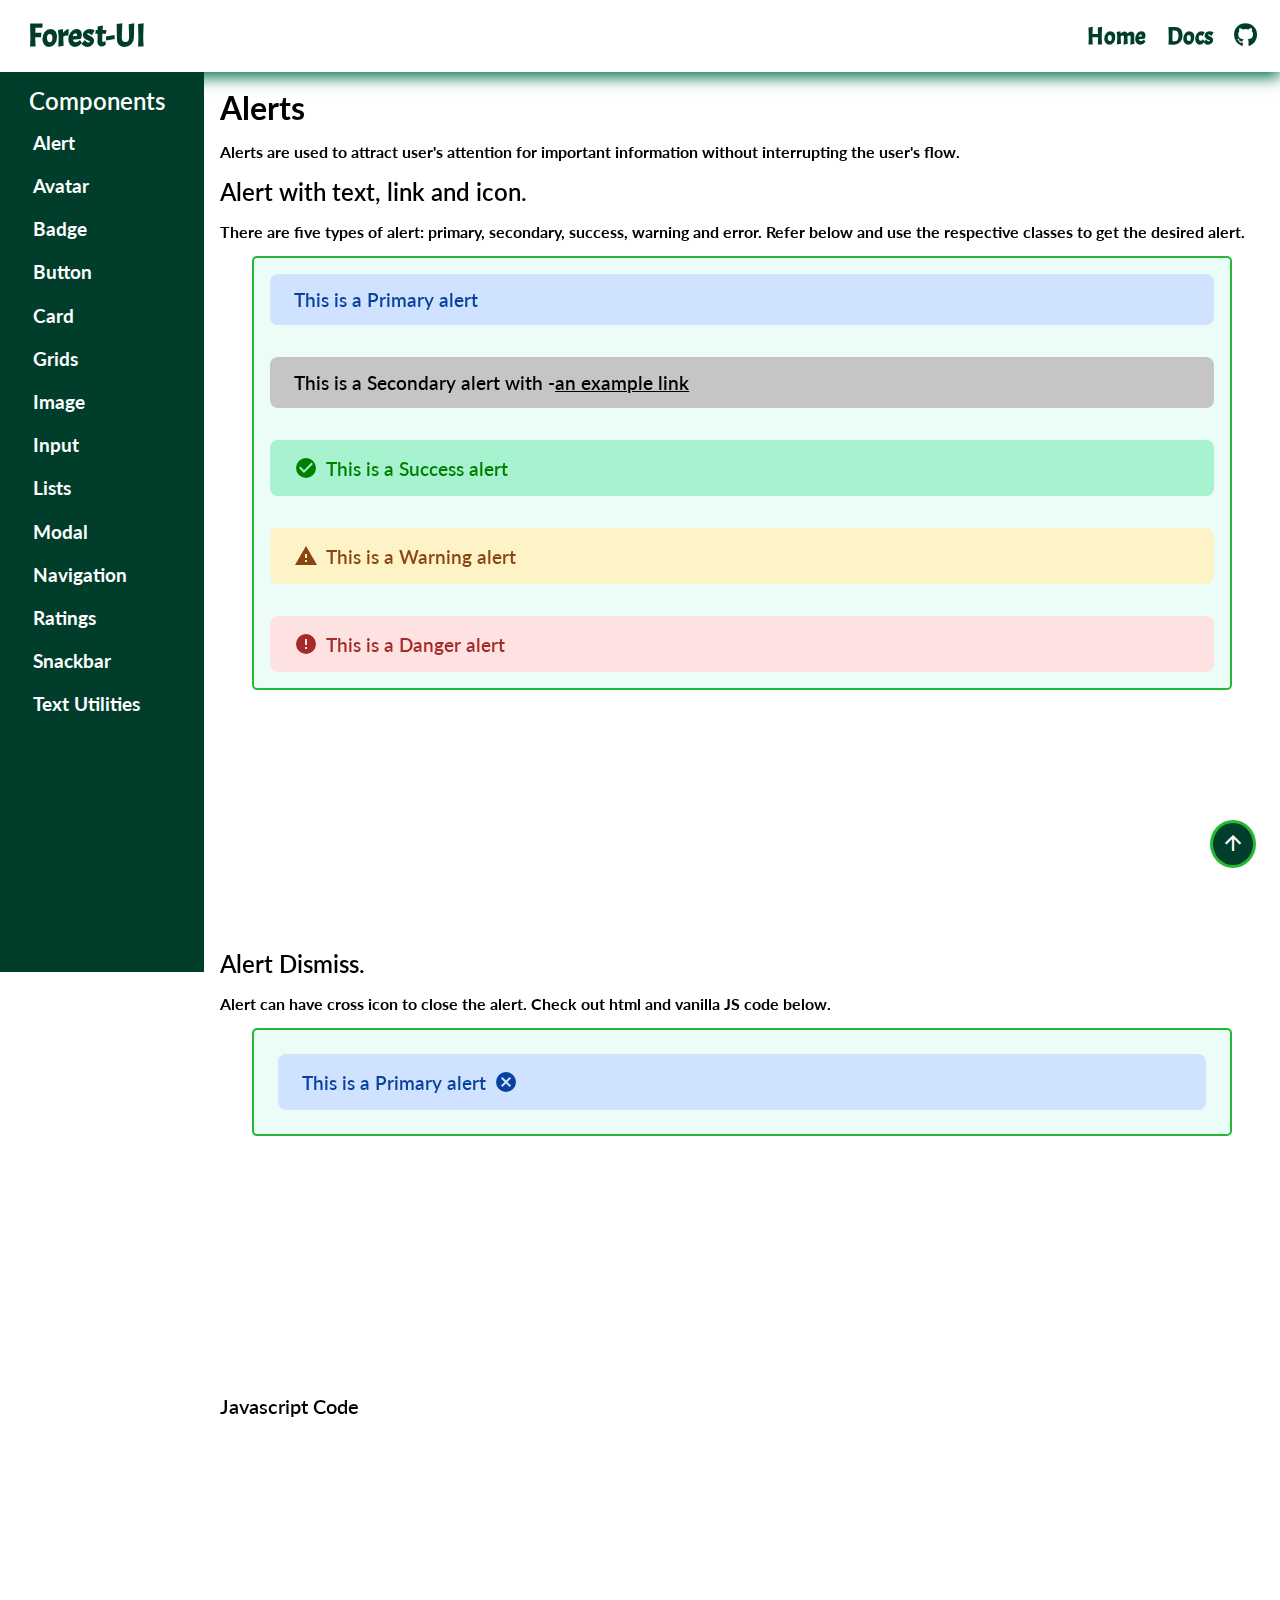
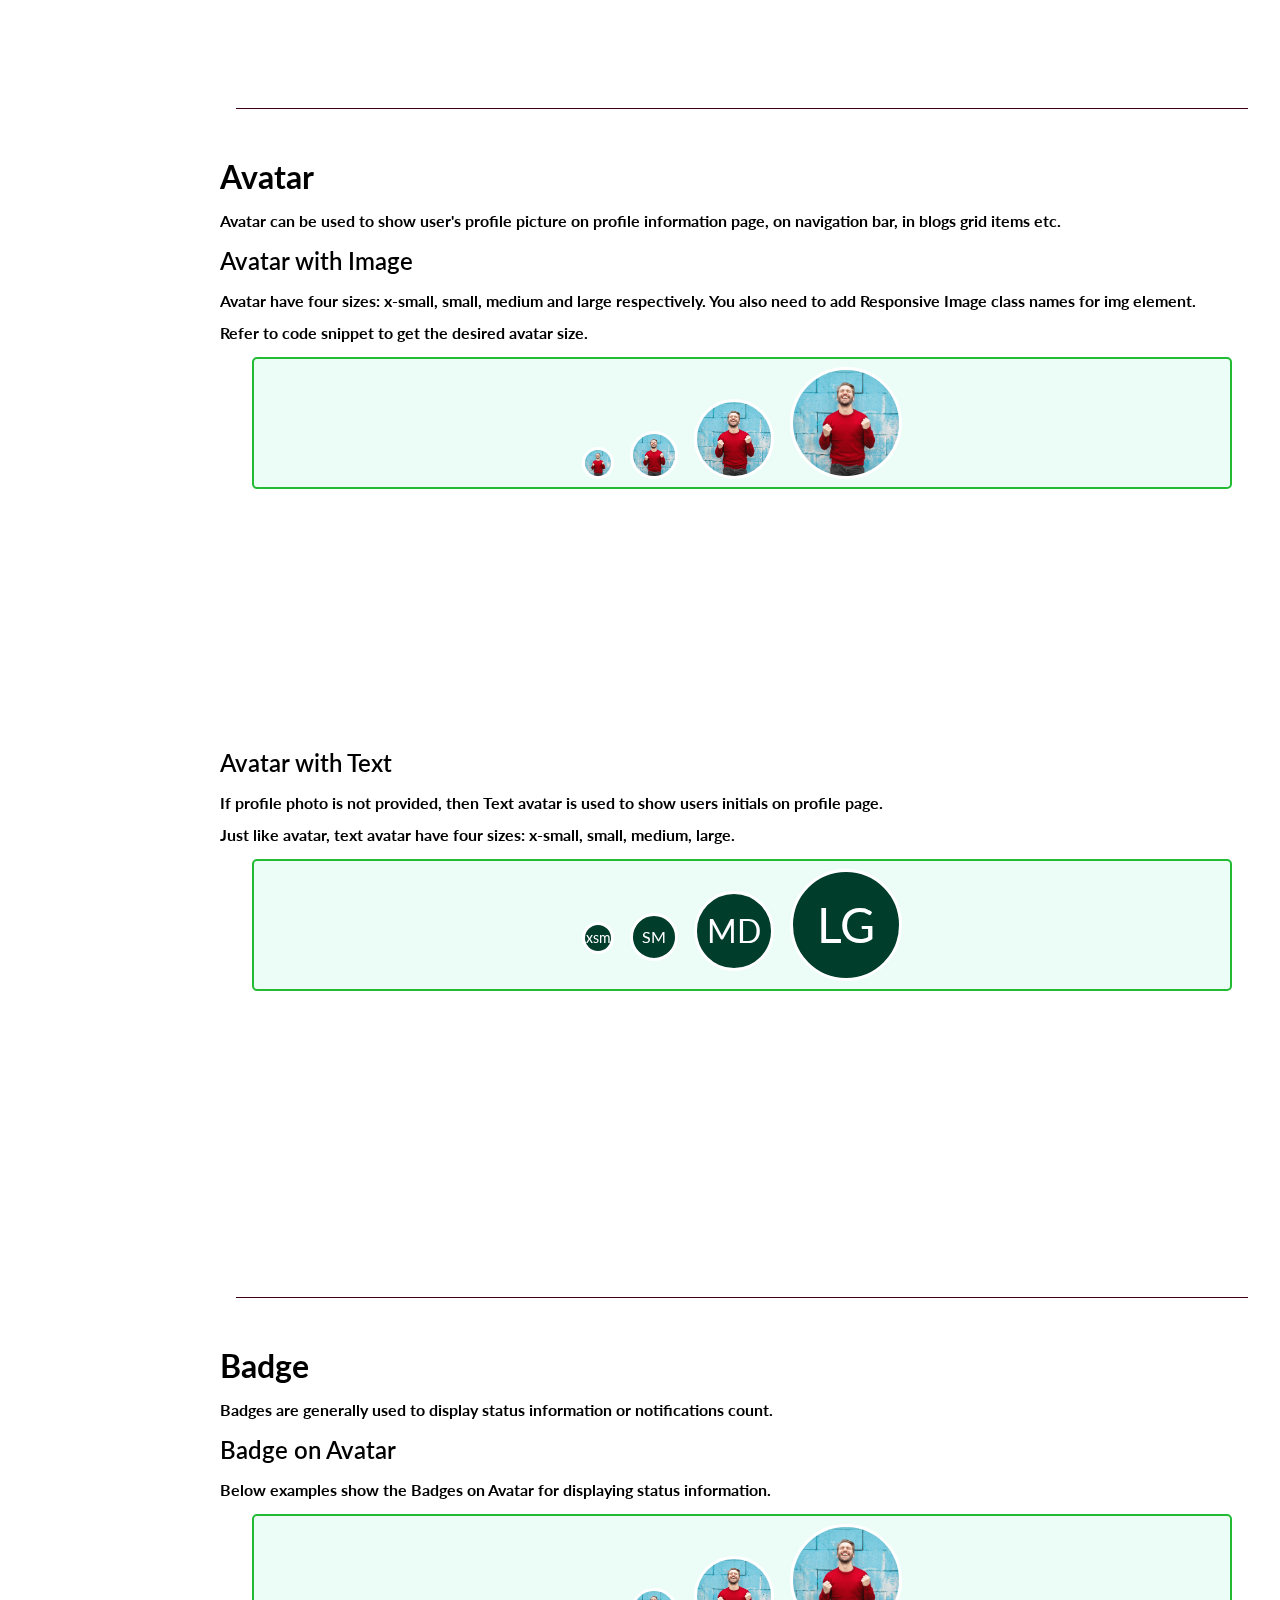
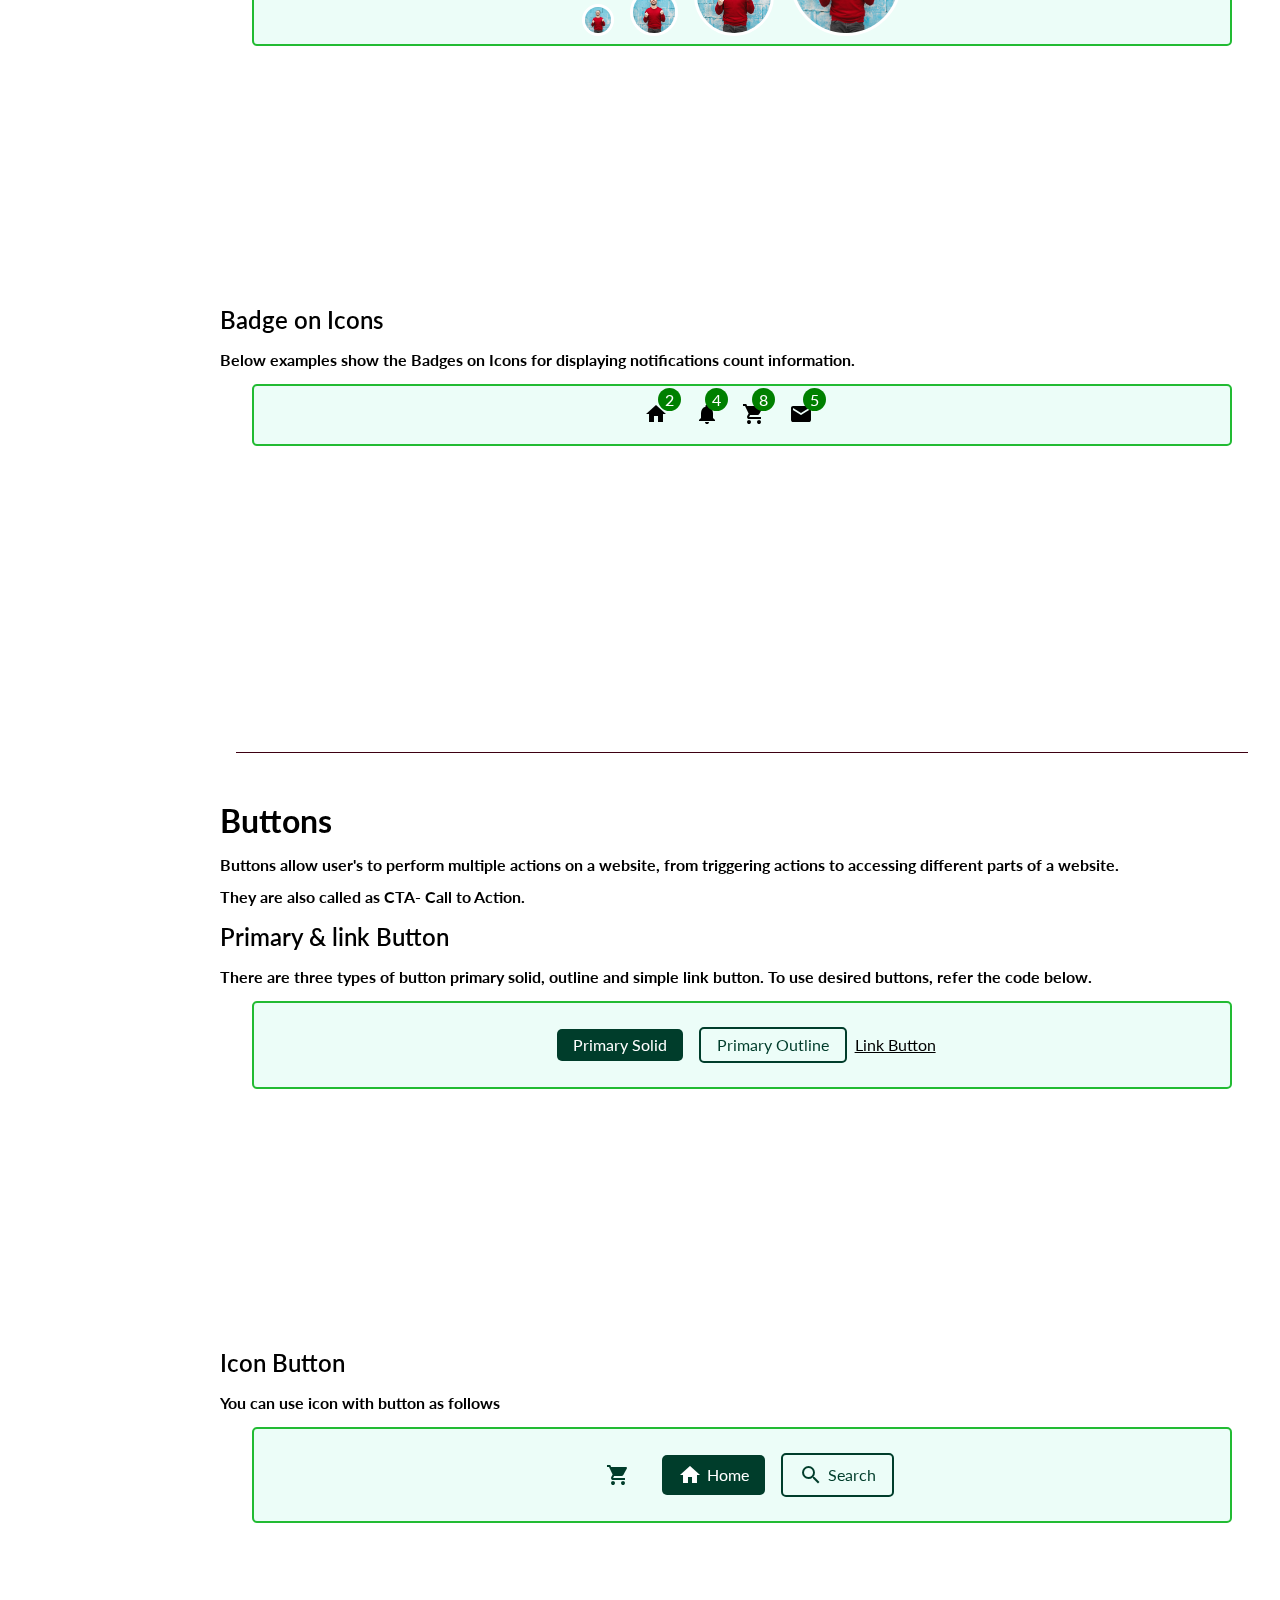
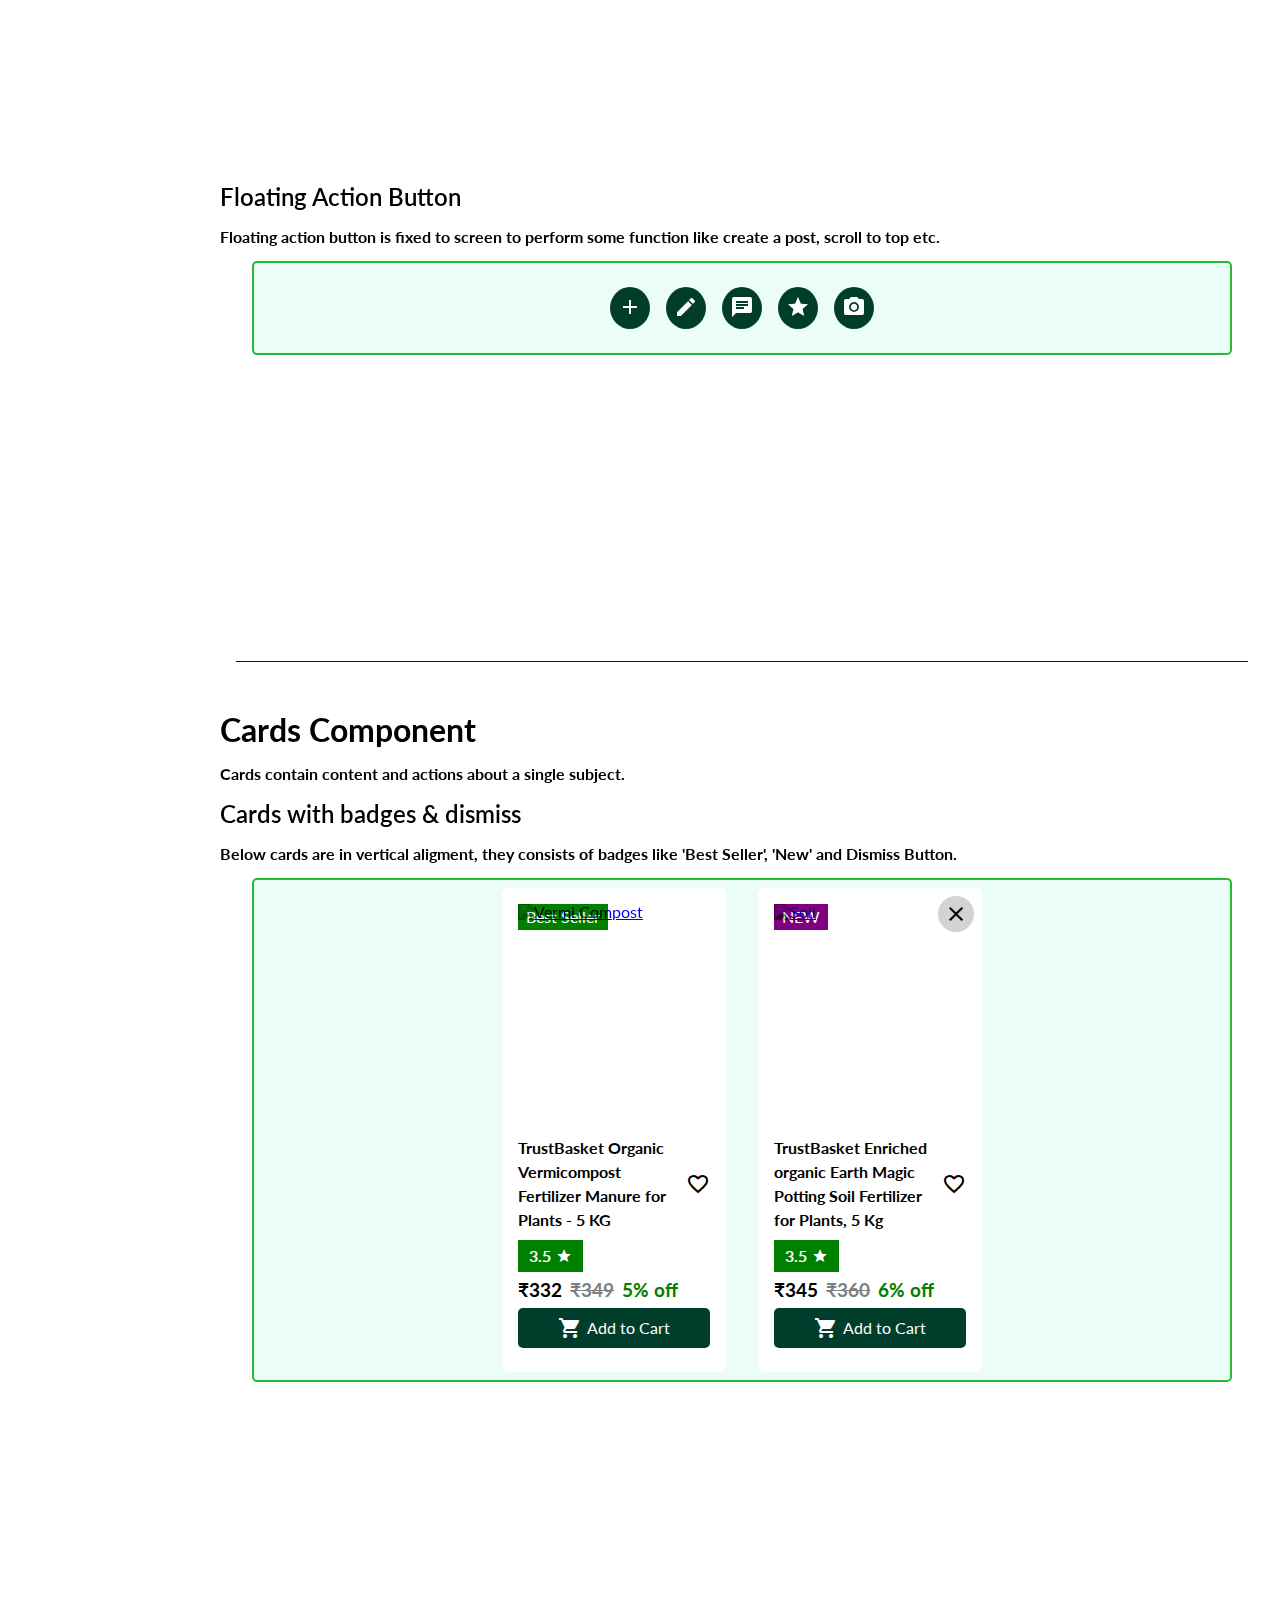
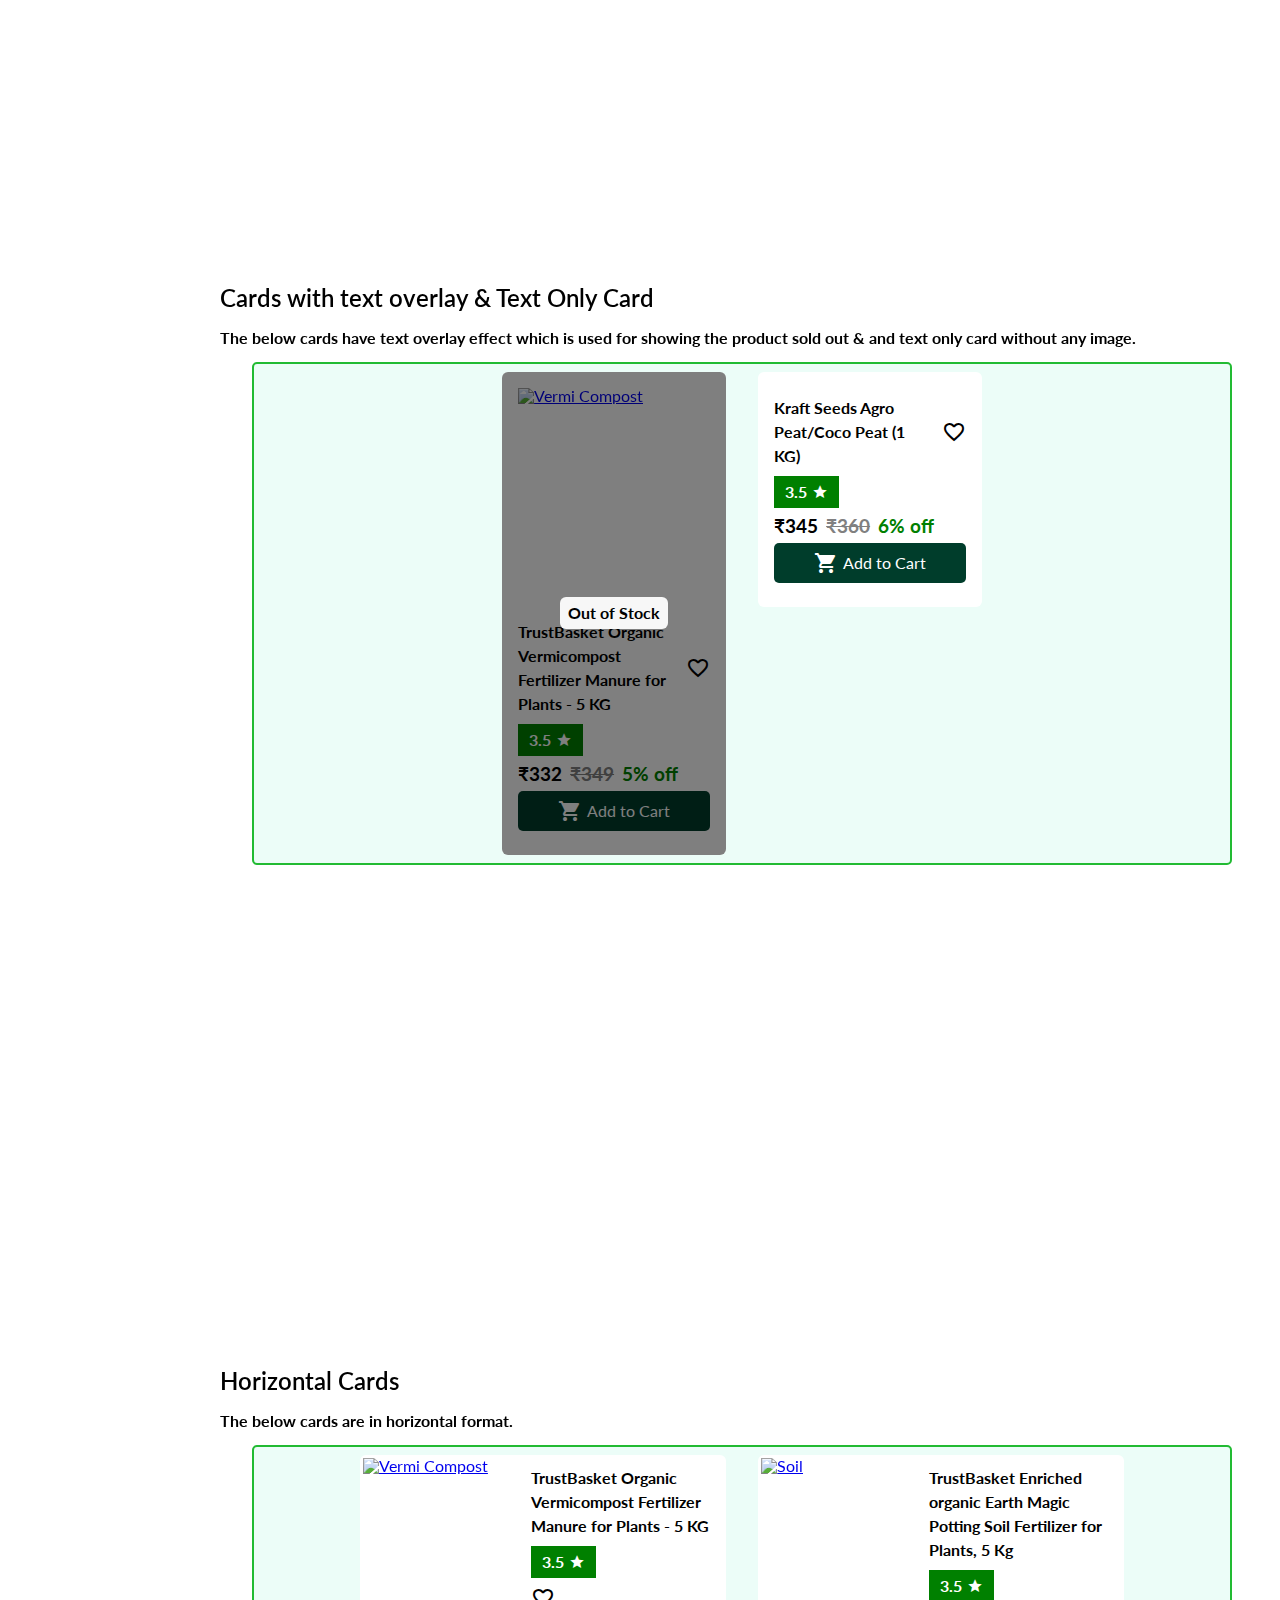
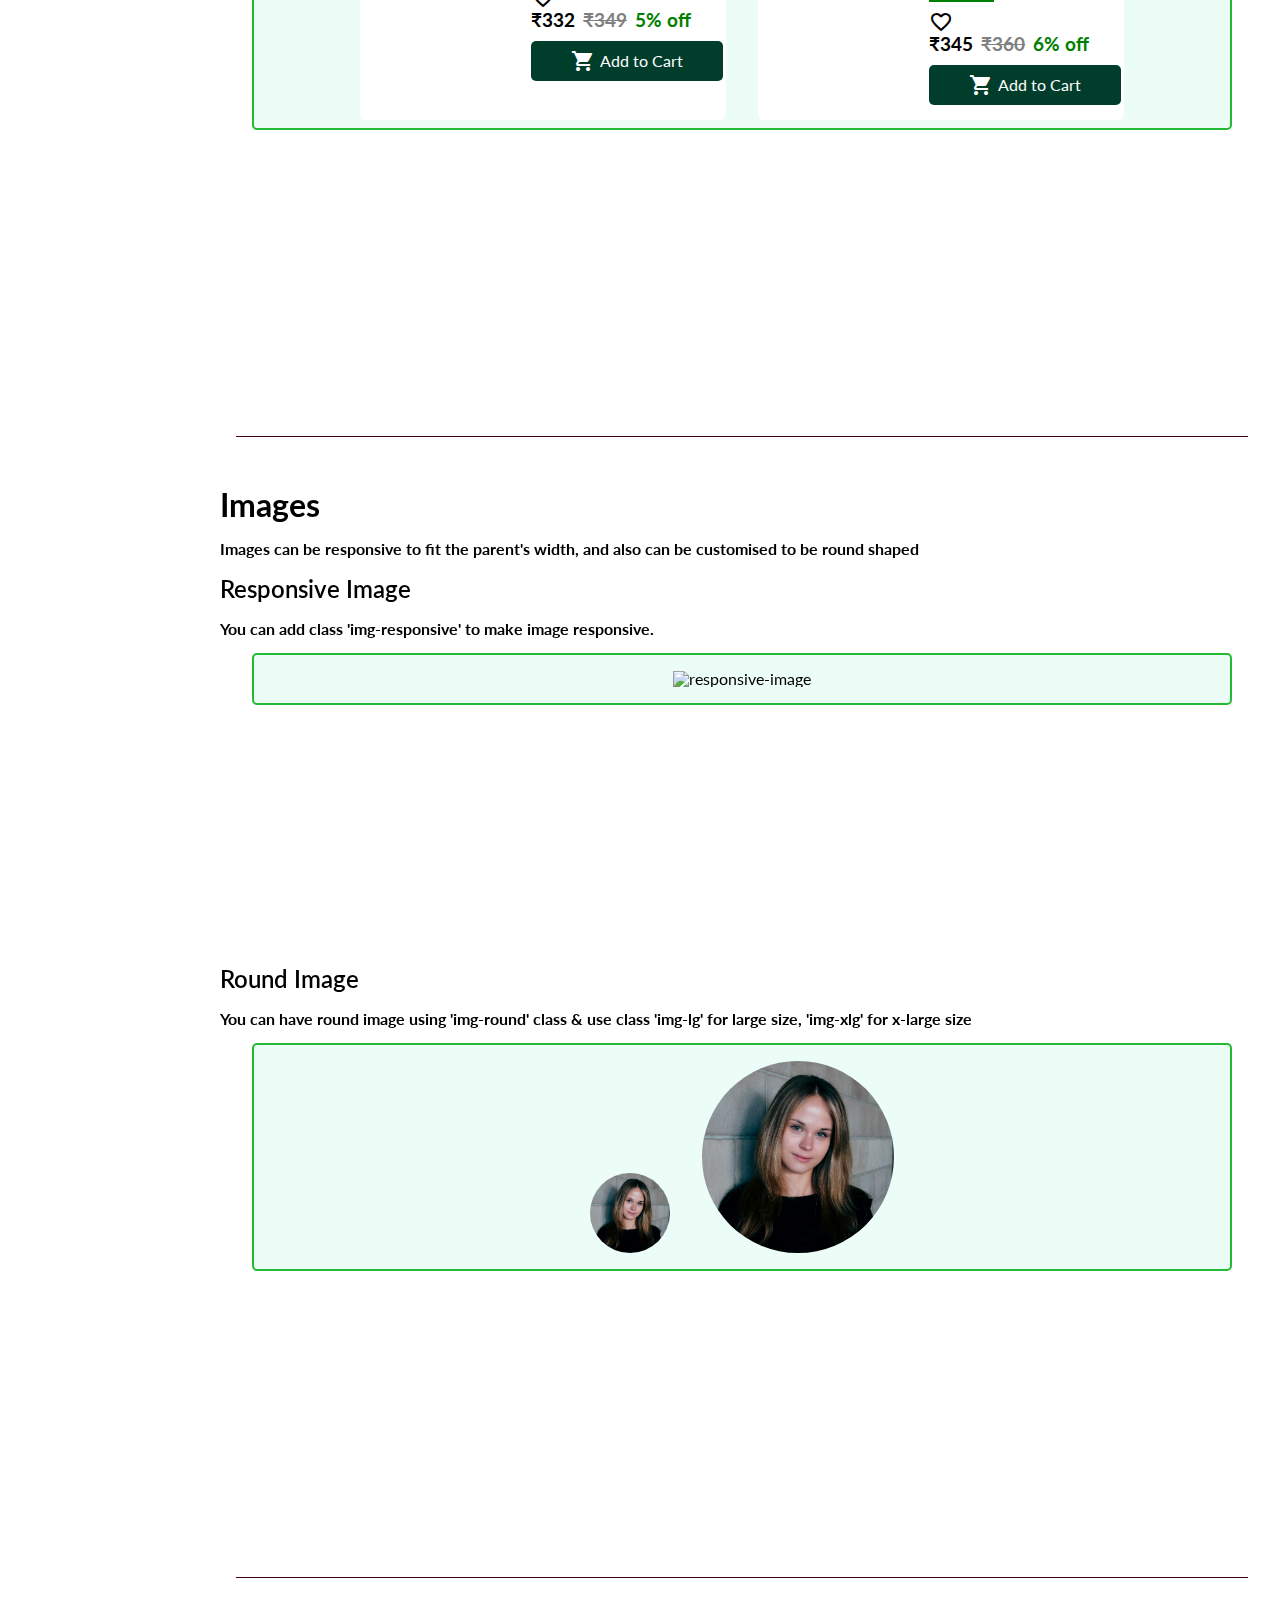
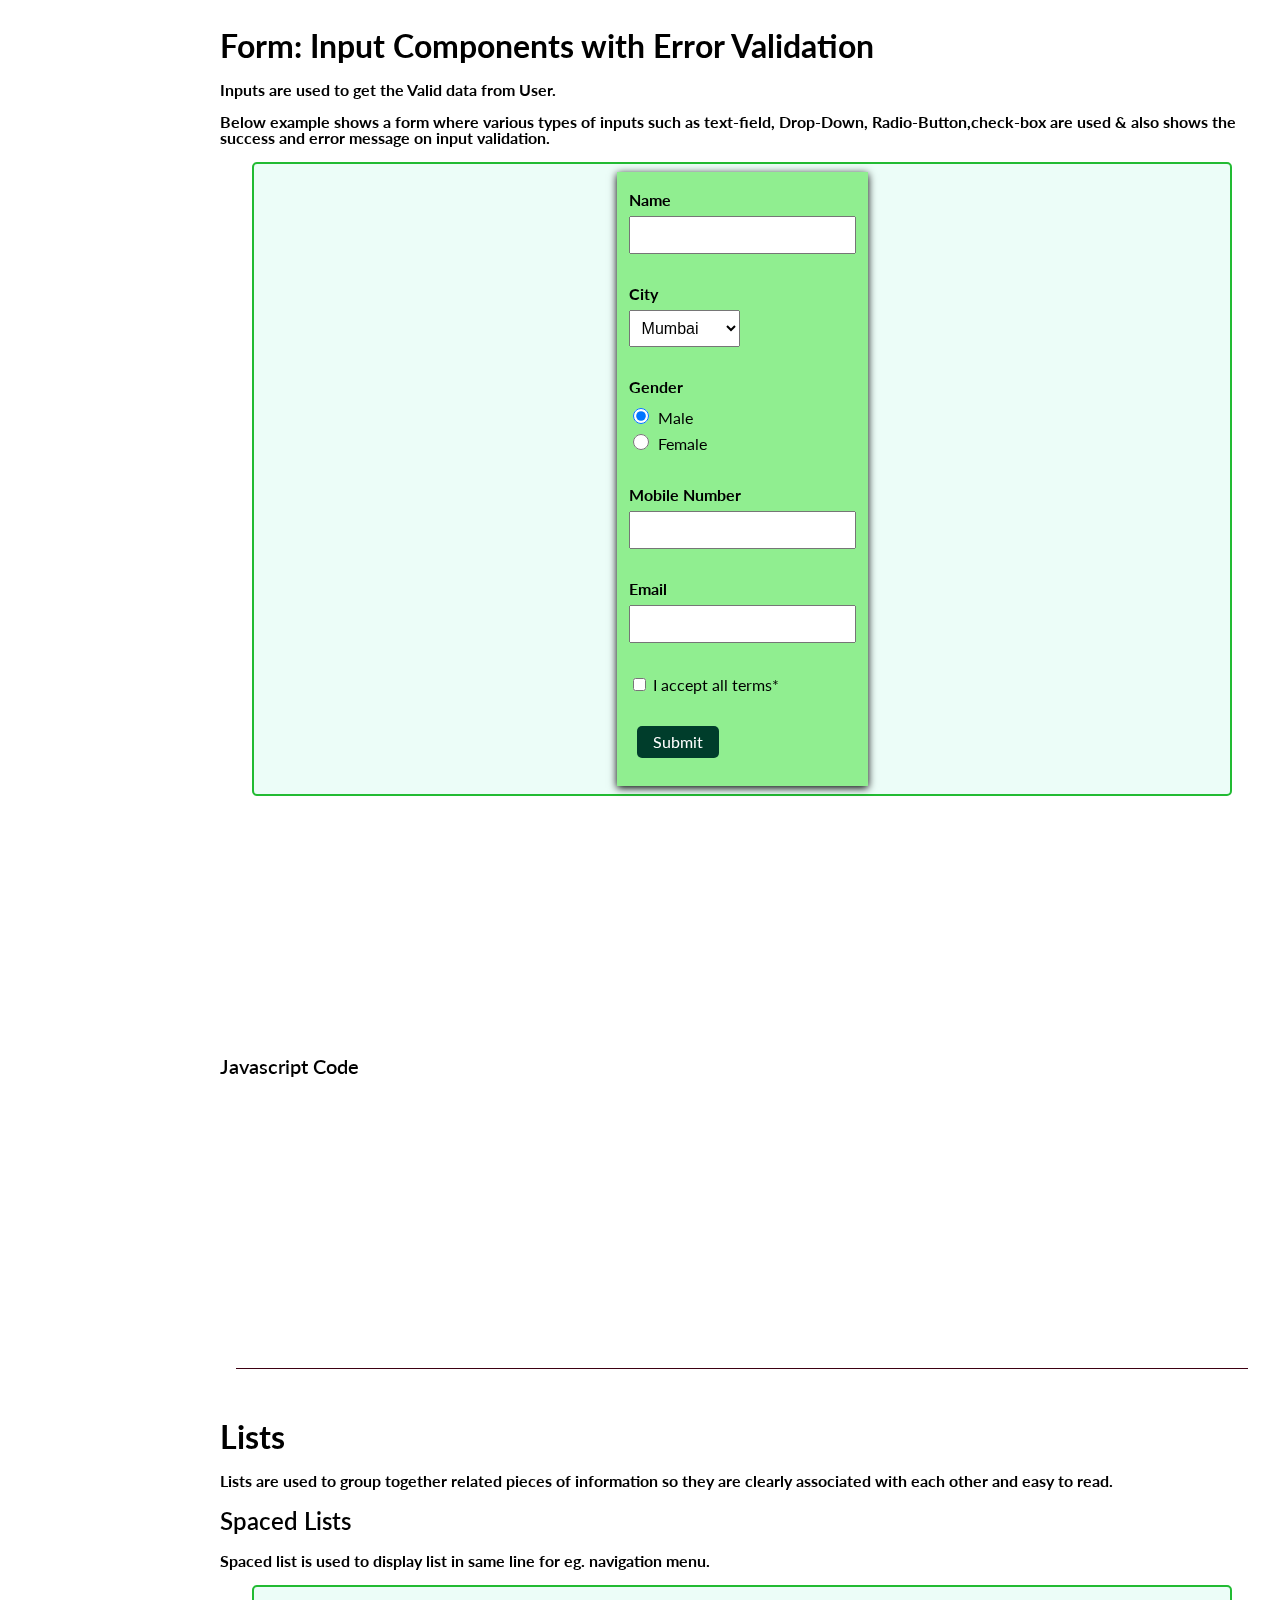
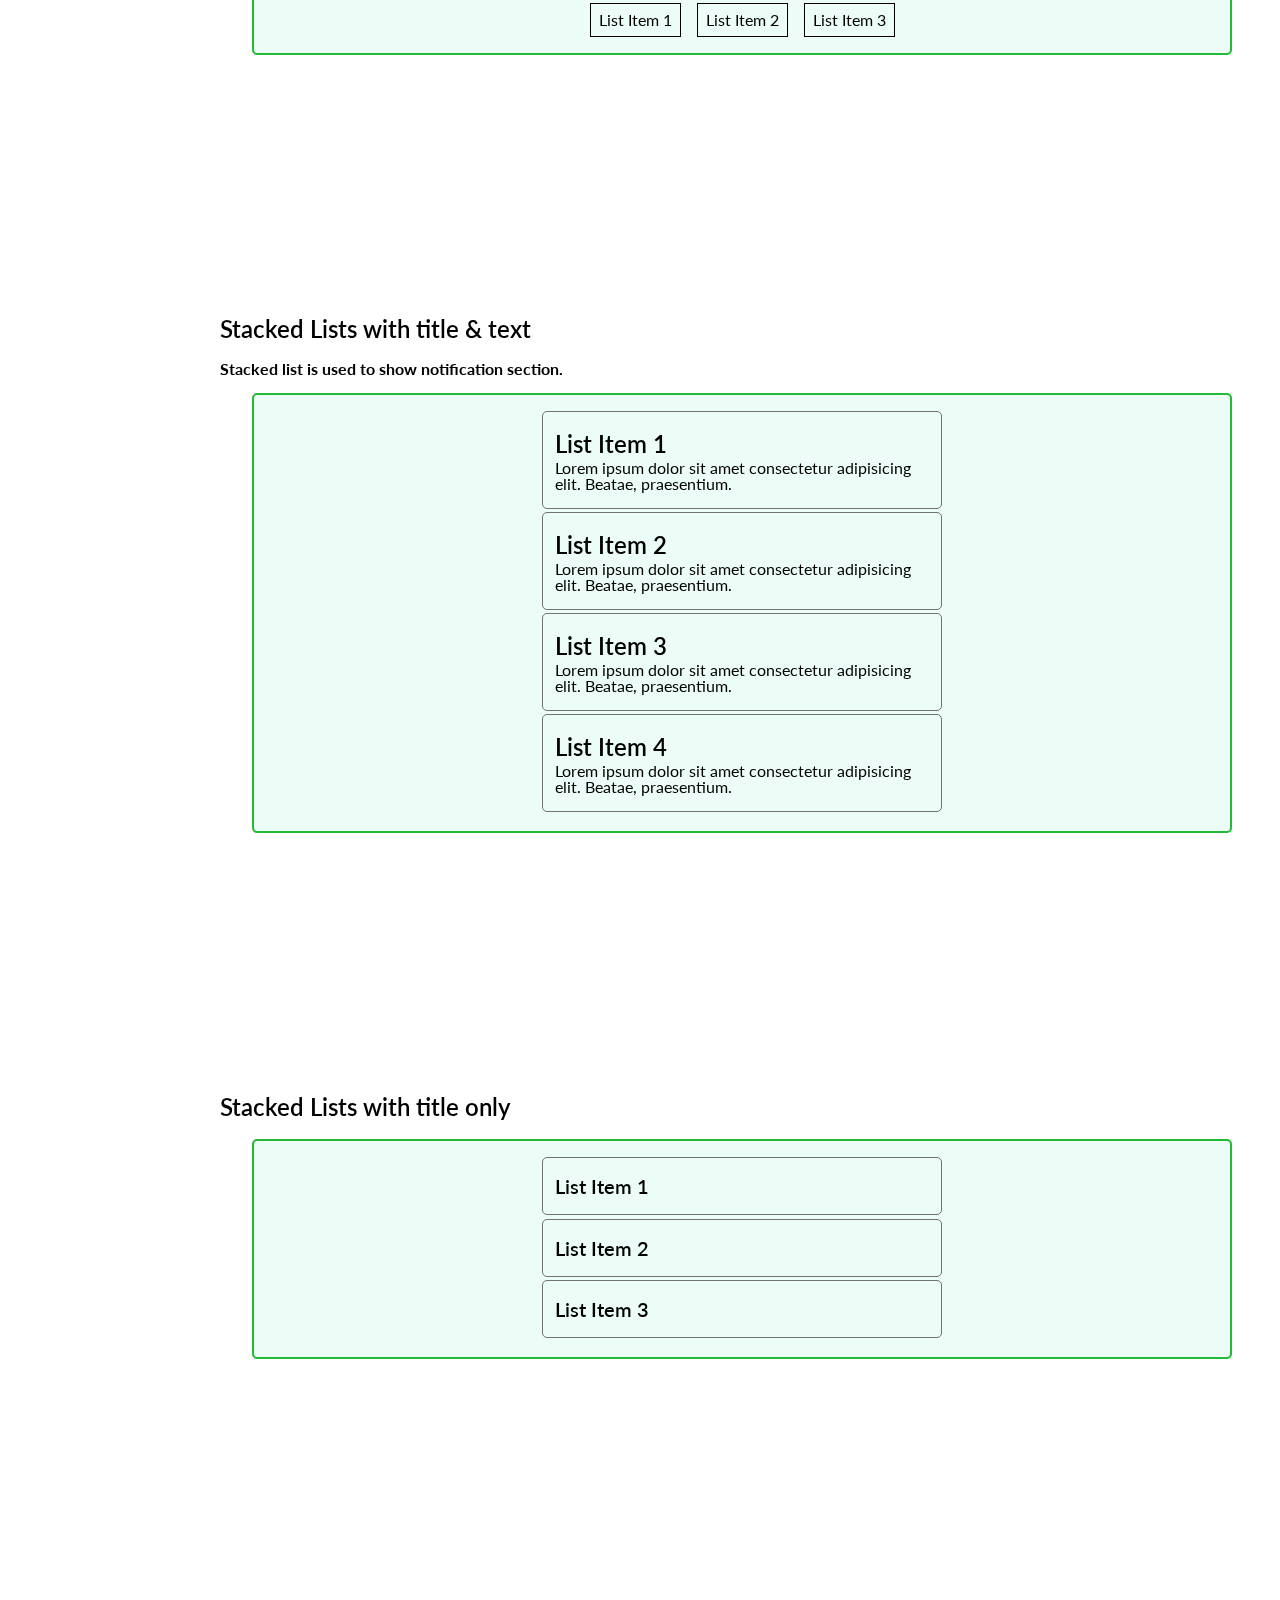
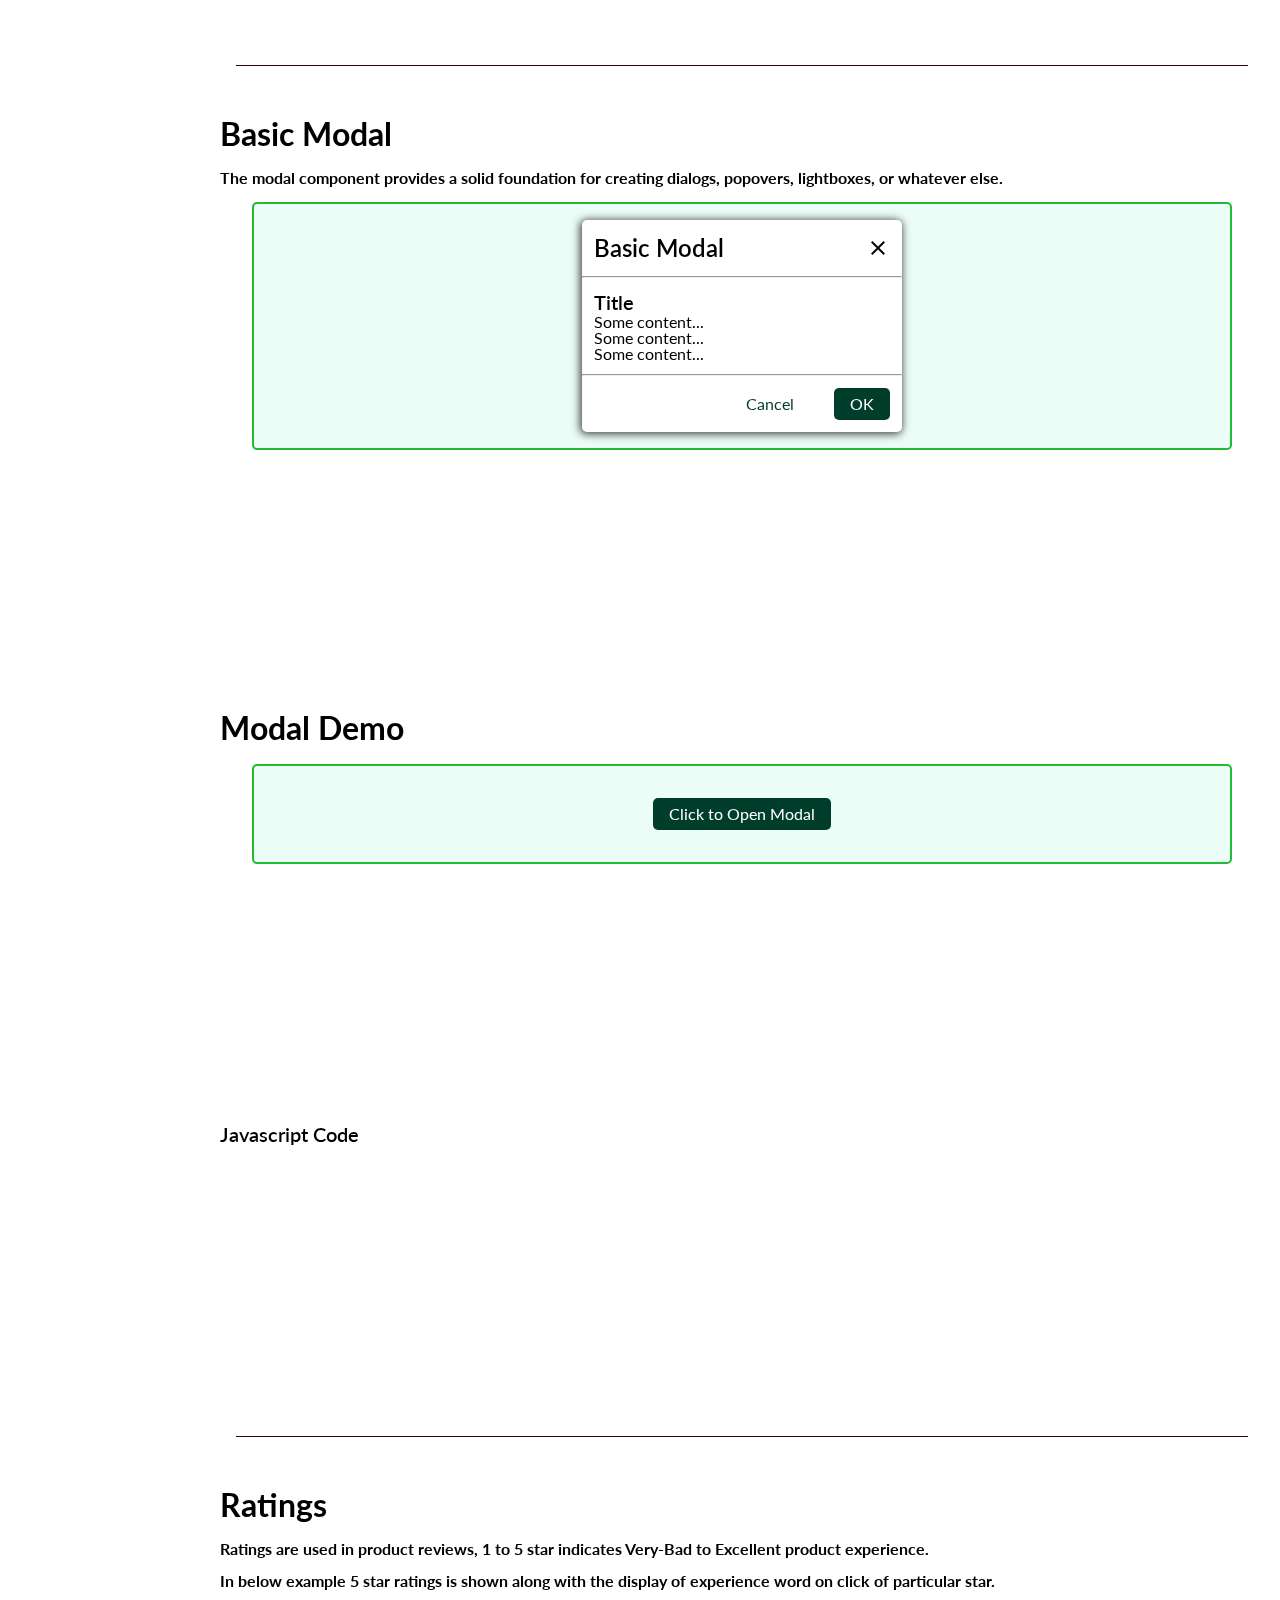
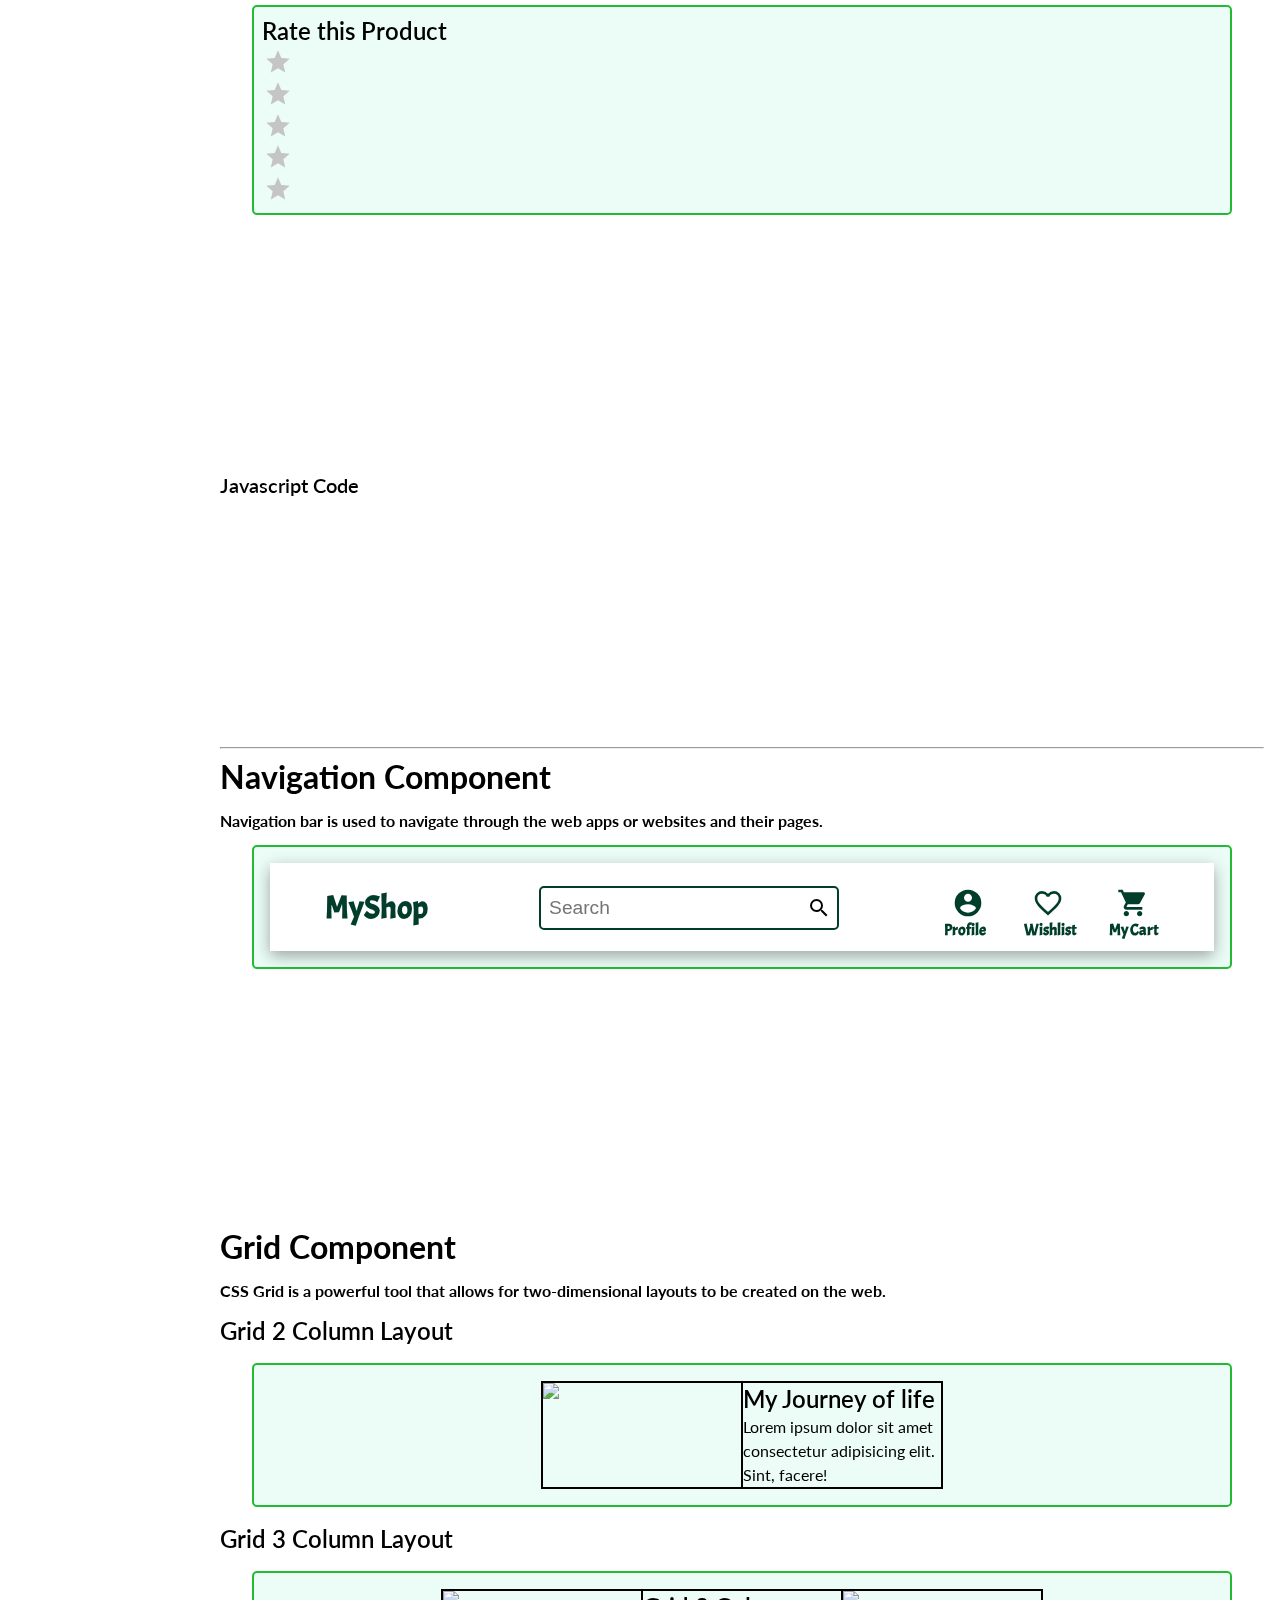
==== commit d23ddf4e: "feat: added grids" ====
--- a/docs-site/docs.html
+++ b/docs-site/docs.html
@@ -34,7 +34,8 @@
           <li><a href="#avatar" class="fw-bold">Avatar</a></li>
           <li><a href="#badge" class="fw-bold">Badge</a></li>
           <li><a href="#buttons" class="fw-bold">Button</a></li>
-          <li><a href="#card" class="fw-bold">Card</a></li>
+          <li><a href="#card" class="fw-bold">Card</a></li> 
+          <li><a href="#grid" class="fw-bold">Grids</a></li> 
           <li><a href="#images" class="fw-bold">Image</a></li>
           <li><a href="#input" class="fw-bold">Input</a></li>
           <li><a href="#lists" class="fw-bold">Lists</a></li>
@@ -1052,6 +1053,37 @@
             sandbox="allow-scripts allow-same-origin"
           >
           </iframe>
+        </div>
+        <!-- Grid Component -->
+        <h2 id="grid">Grid Component</h2>
+        <p class="mg-y-sm para-sm">
+          CSS Grid is a powerful tool that allows for two-dimensional layouts to
+          be created on the web.
+        </p>
+        <h3>Grid 2 Column Layout</h3>
+        <div class="demo-container pd-sm">
+          <div class="grid-col-2">
+            <div class="grid-item img-responsive"><img src="https://picsum.photos/200/200"></img></div>
+            <div class="grid-item fs-md">
+              <div > 
+               <h3>My Journey of life</h3>
+               <p class="fs-sm grid-text">Lorem ipsum dolor sit amet consectetur adipisicing elit. Sint, facere!</p>
+                </div>
+            </div>
+          </div>
+        </div>
+        <h3>Grid 3 Column Layout</h3>
+        <div class="demo-container pd-sm">
+          <div class="grid-col-3">
+            <div class="grid-item"><img src="https://picsum.photos/200/200"></img></div>
+            <div class="grid-item fs-md">
+              <div> 
+               <h3>Grid 3 Column Layout</h3>
+               <p class="fs-sm grid-text">Lorem ipsum dolor sit amet consectetur adipisicing elit. Sint, facere!</p>
+                </div>
+            </div>
+            <div class="grid-item"><img src="https://picsum.photos/200/200"></img></div>
+          </div>
         </div>
         <!-- Snackbar Component -->
         <h2 id="snackbar">Snackbar Component</h2>
--- a/docs-site/docs.css
+++ b/docs-site/docs.css
@@ -17,7 +17,7 @@
     align-items: center;
     background-color: var(--white);
     padding: 1rem 0.75rem;
-    border-bottom: 2px solid var(--primary) ;
+    box-shadow: var(--box-shadow-primary);
     font-family: 'Acme', sans-serif;
     position: relative;
     top: 0;
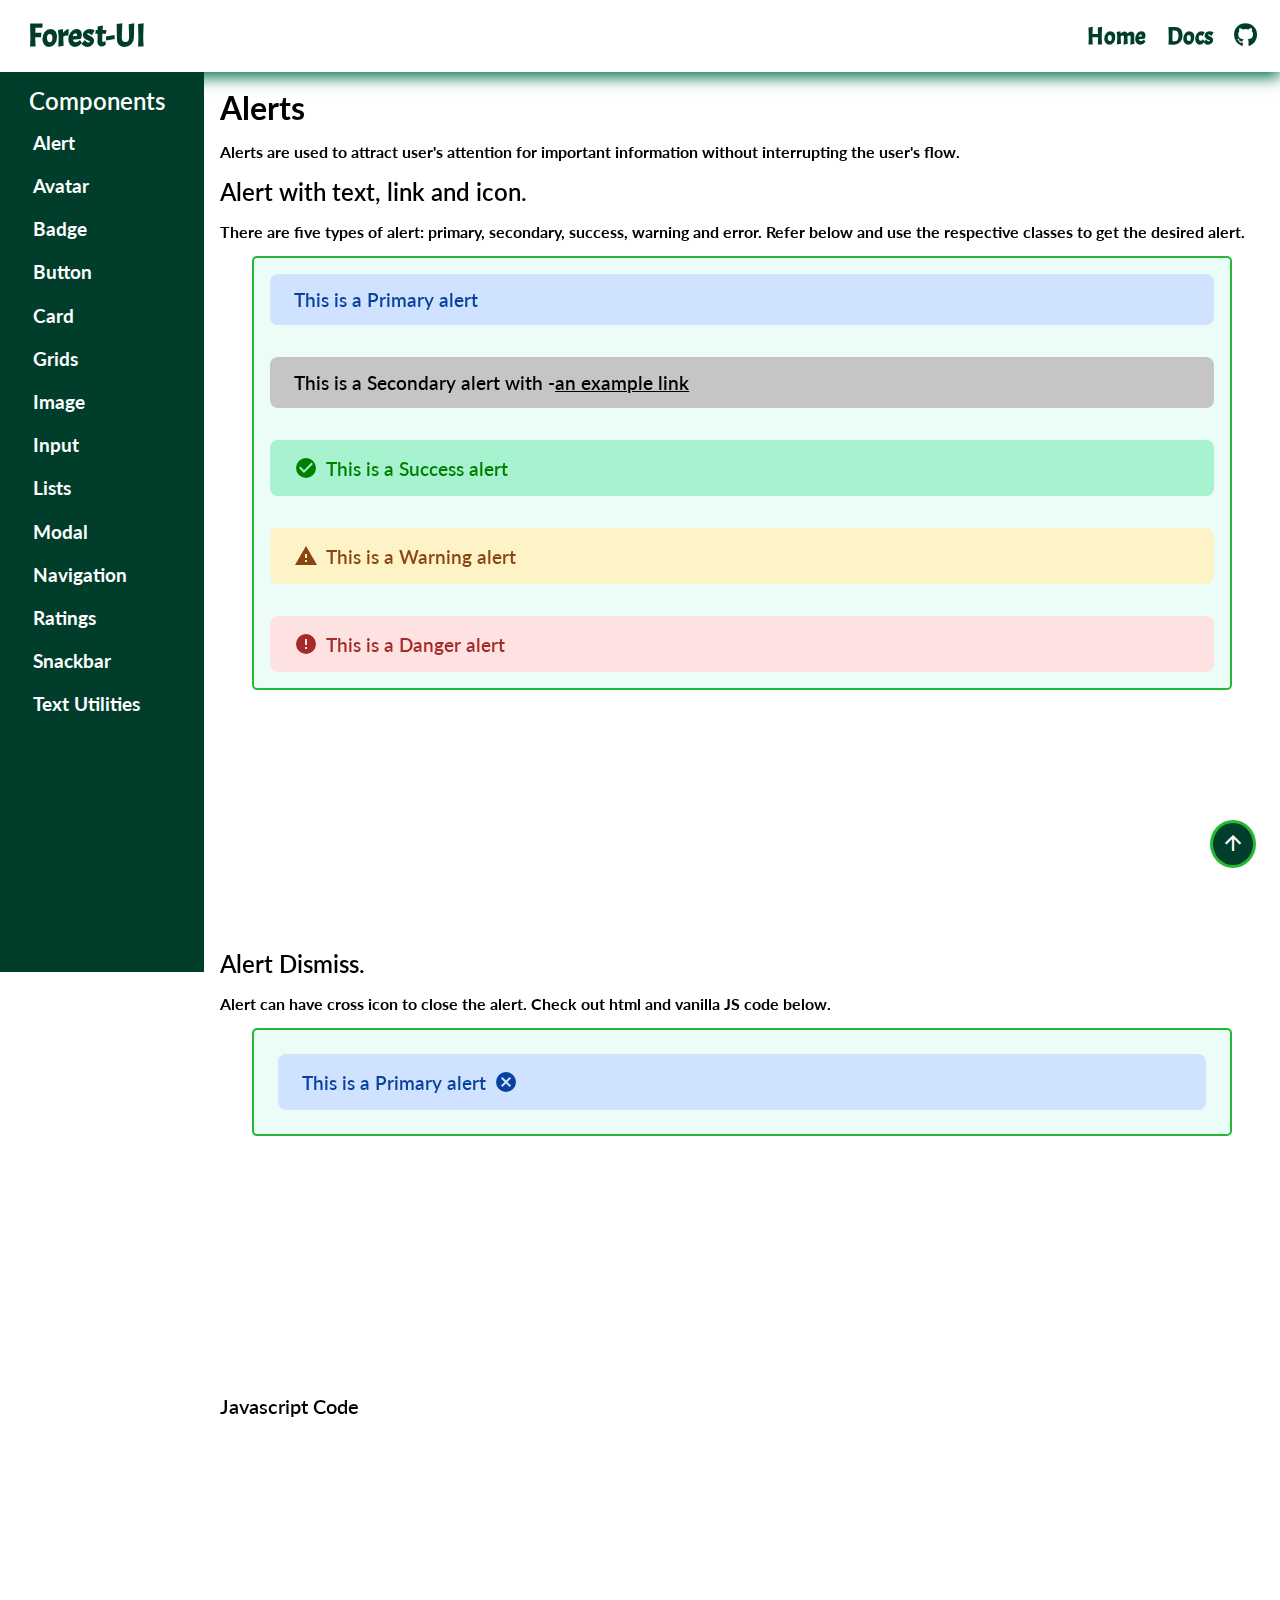
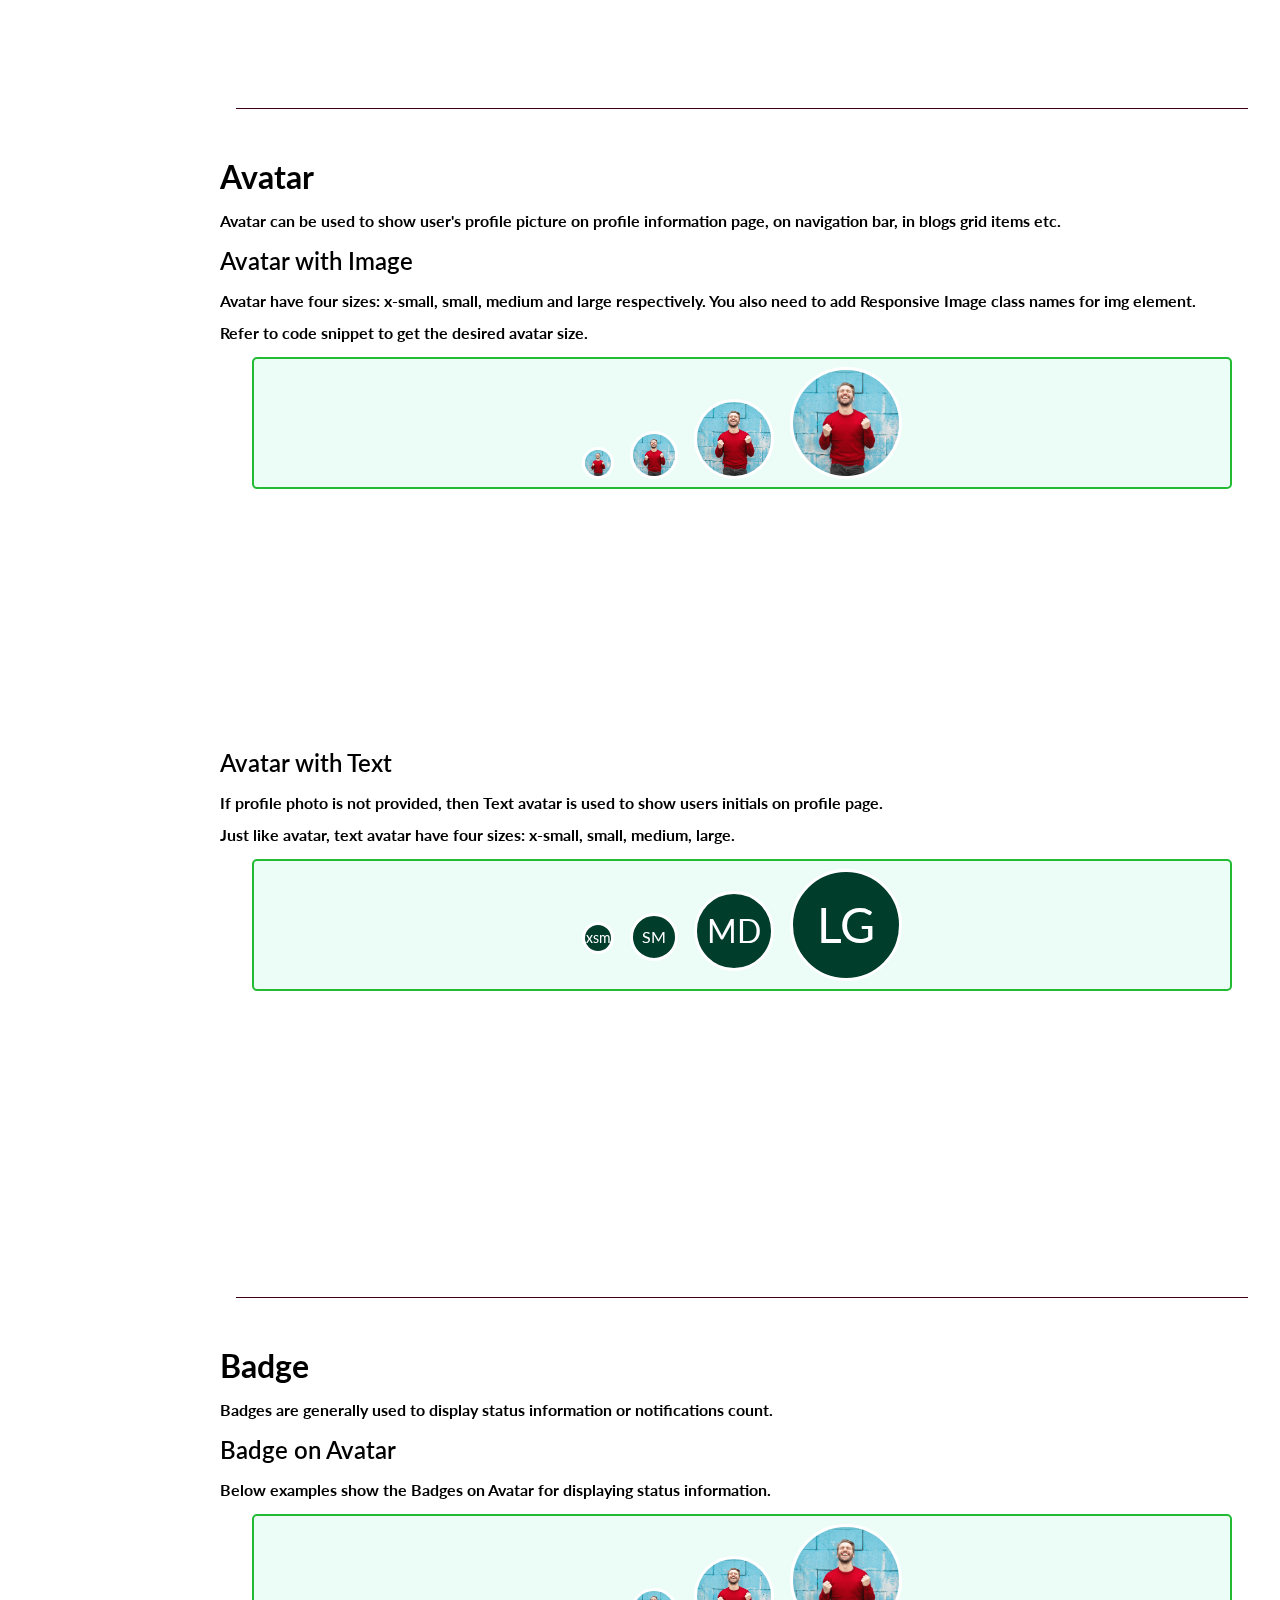
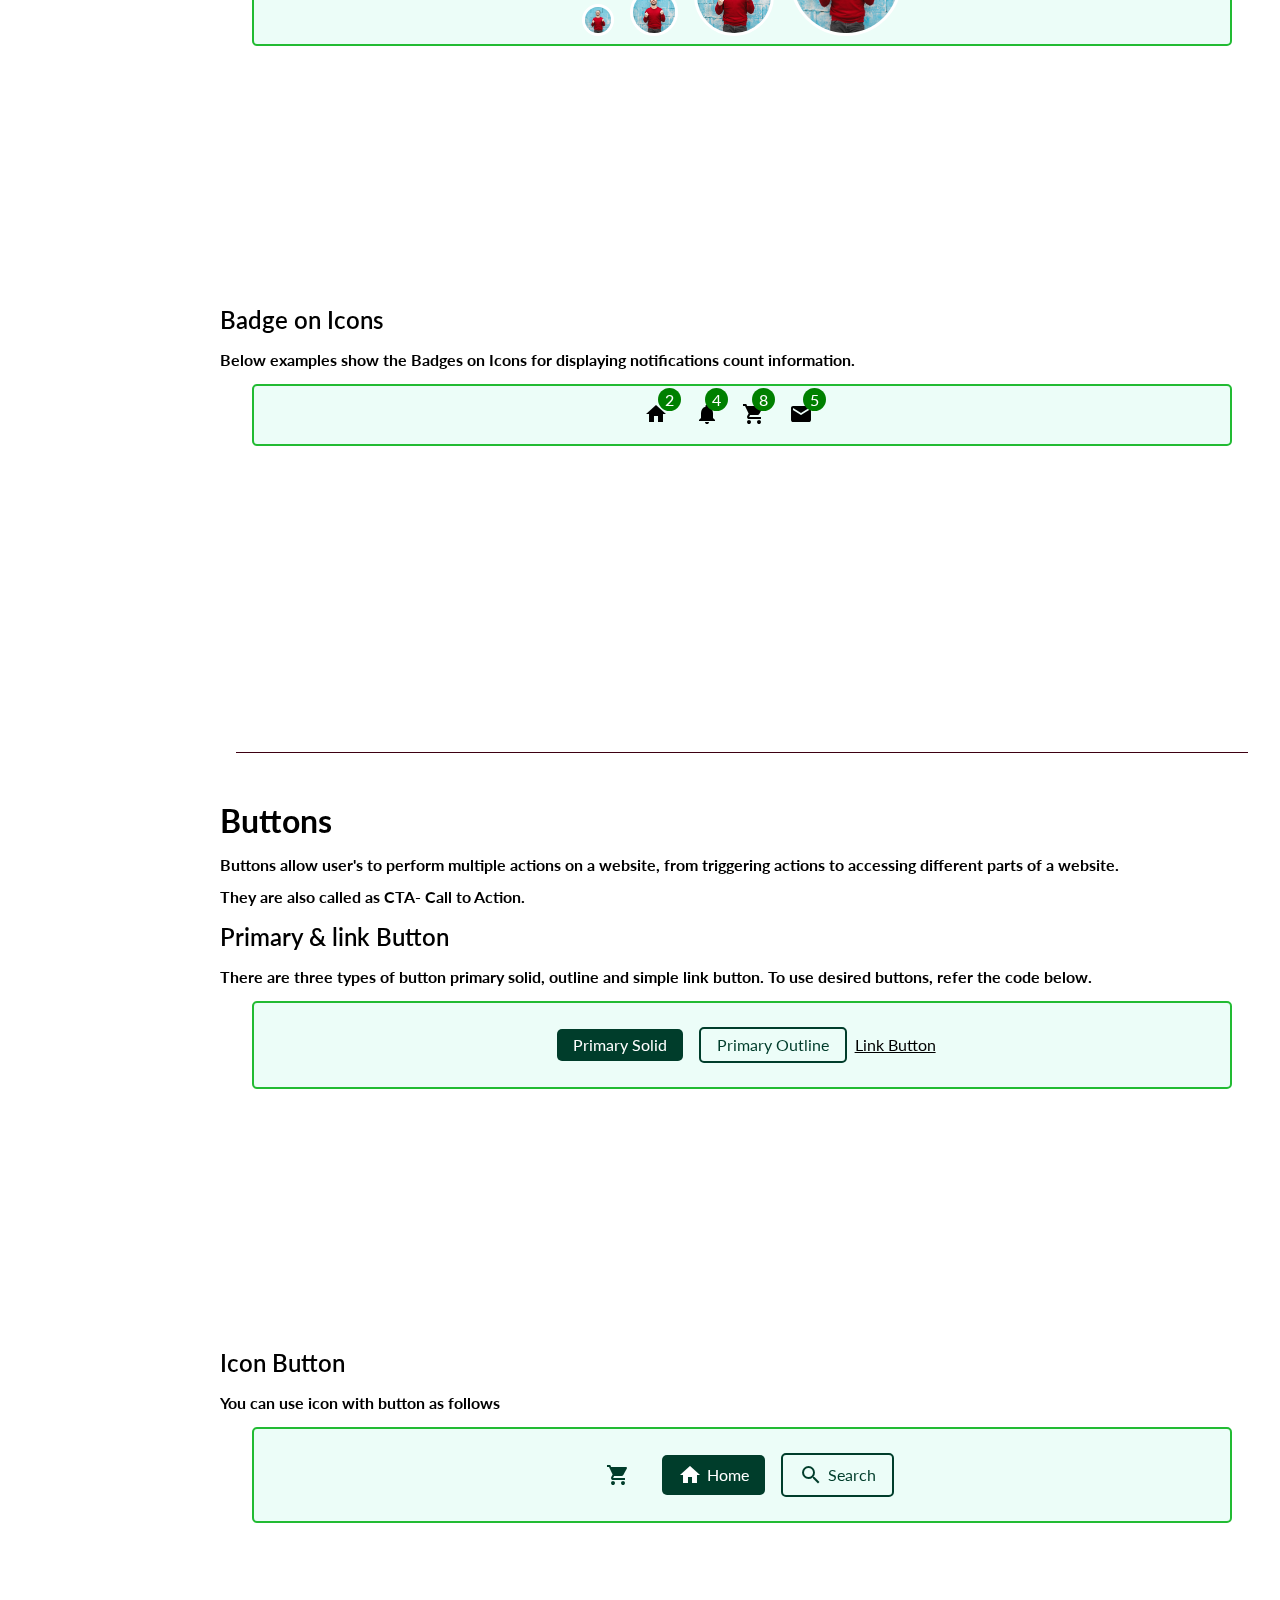
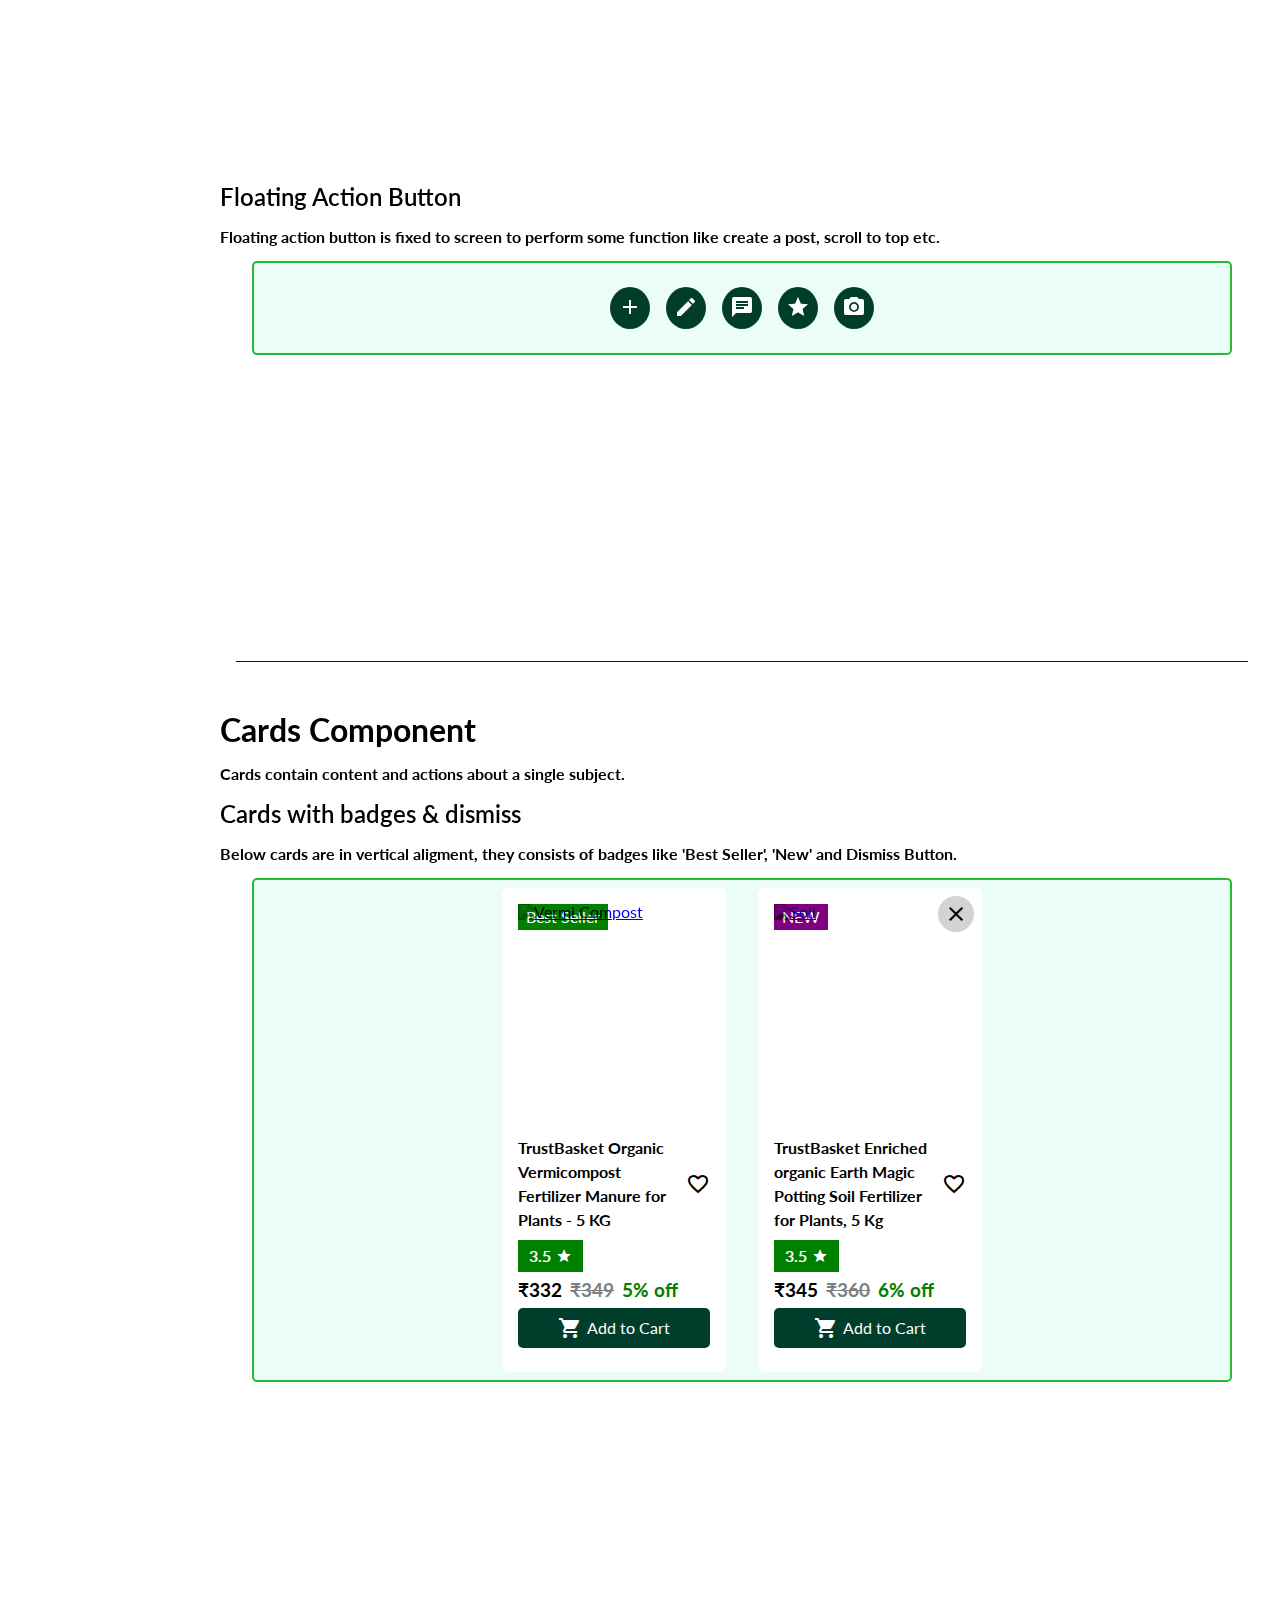
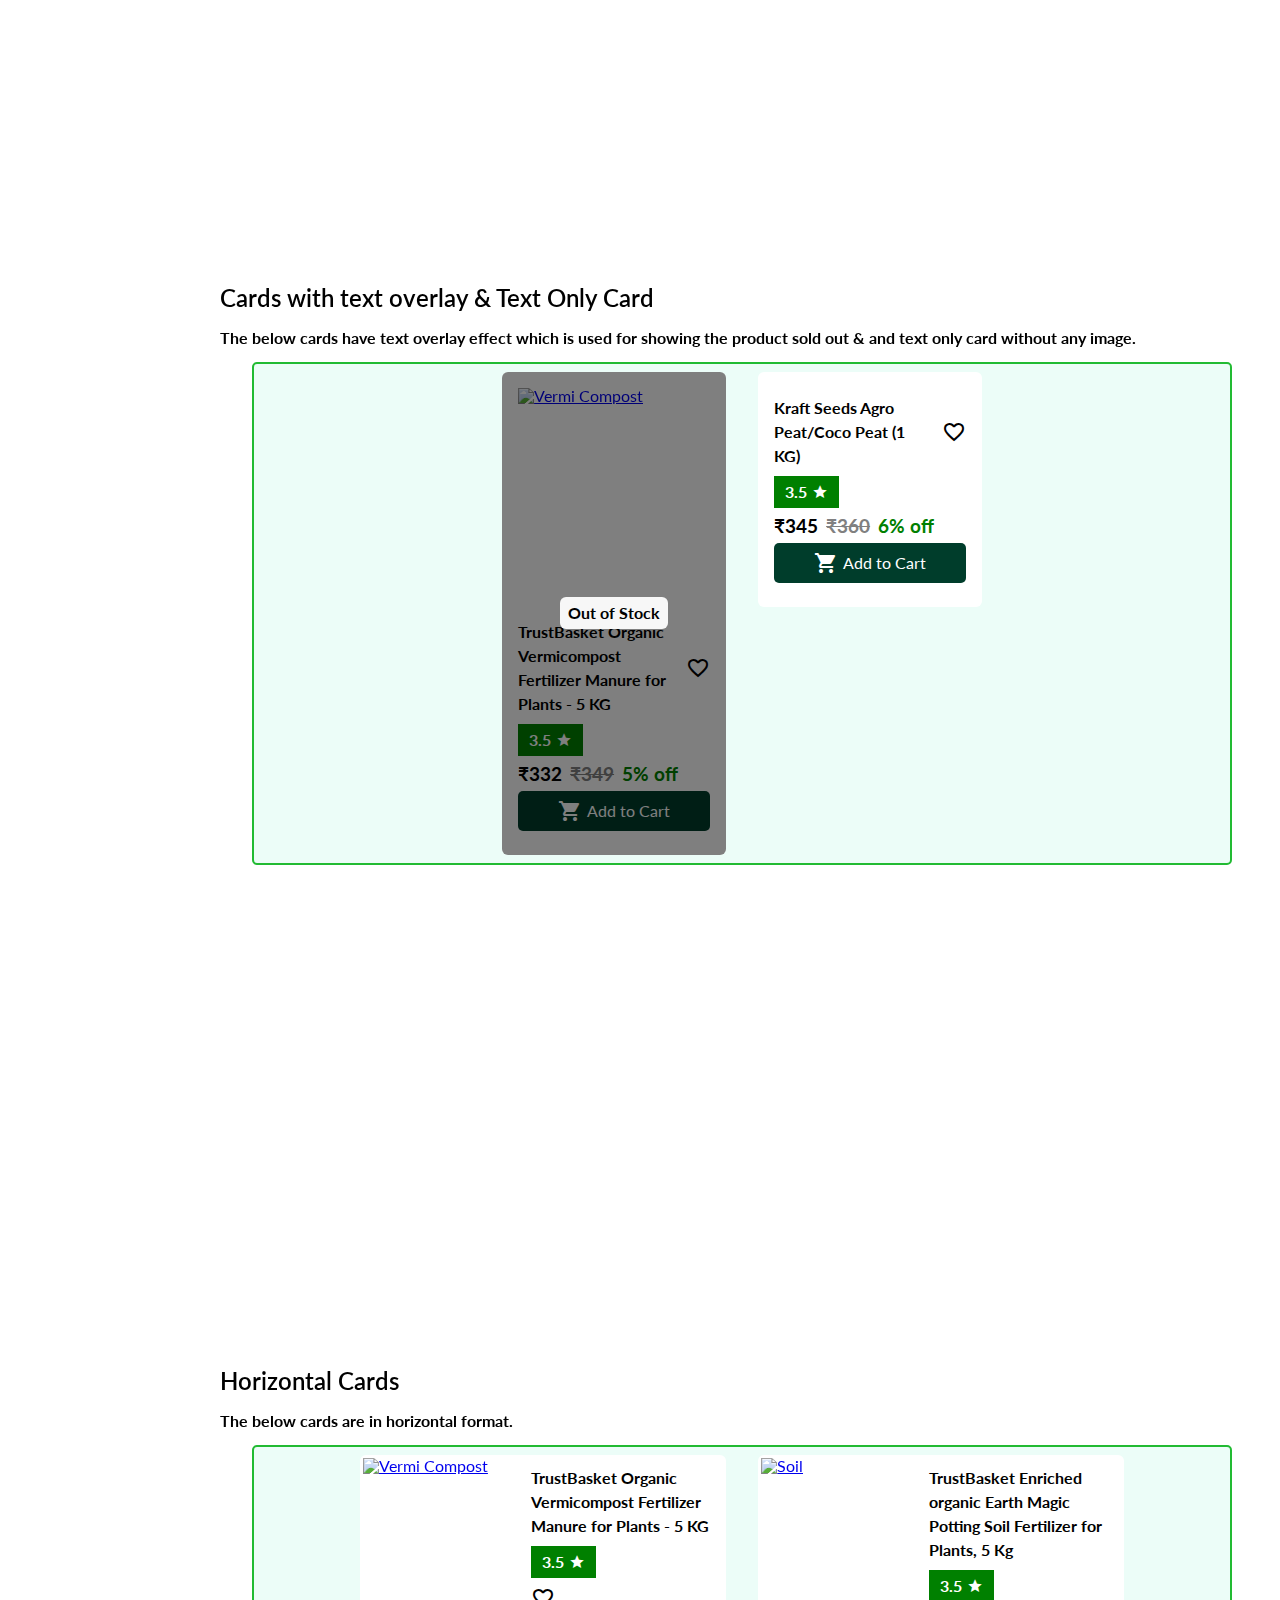
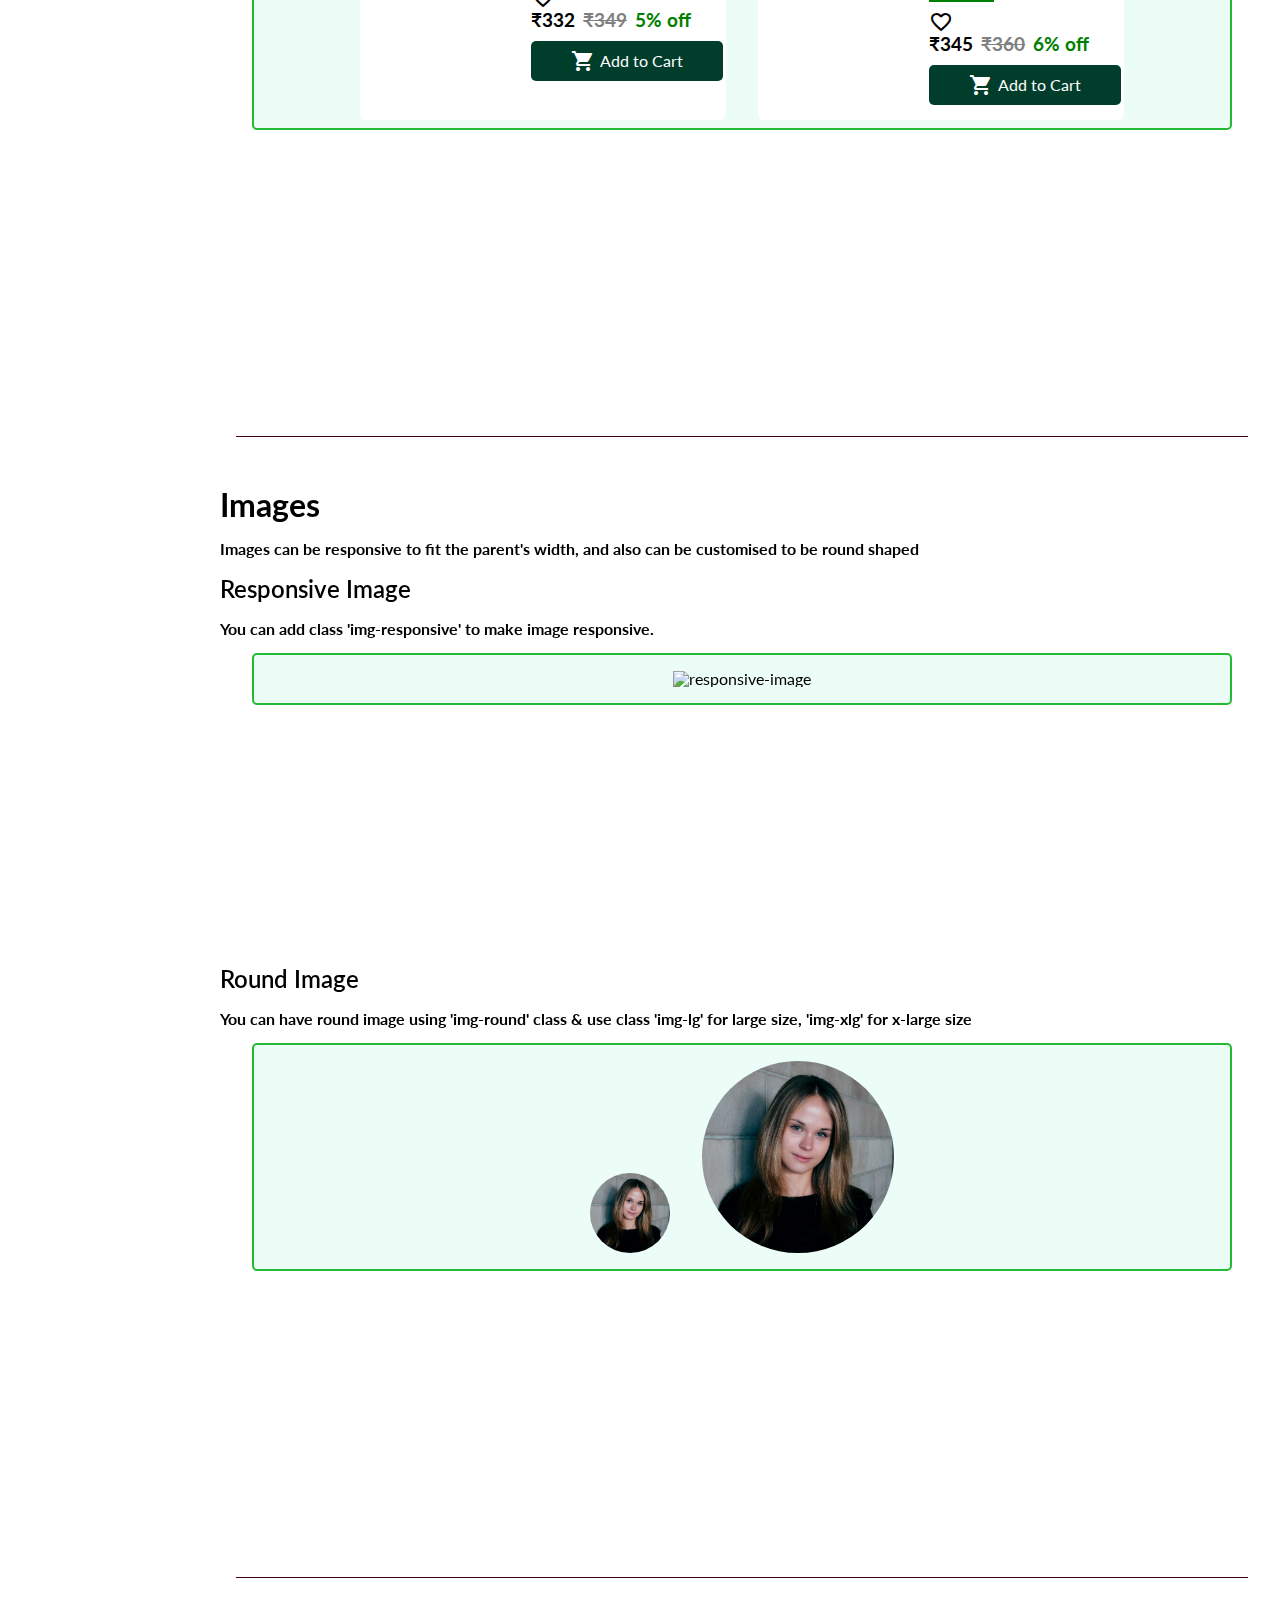
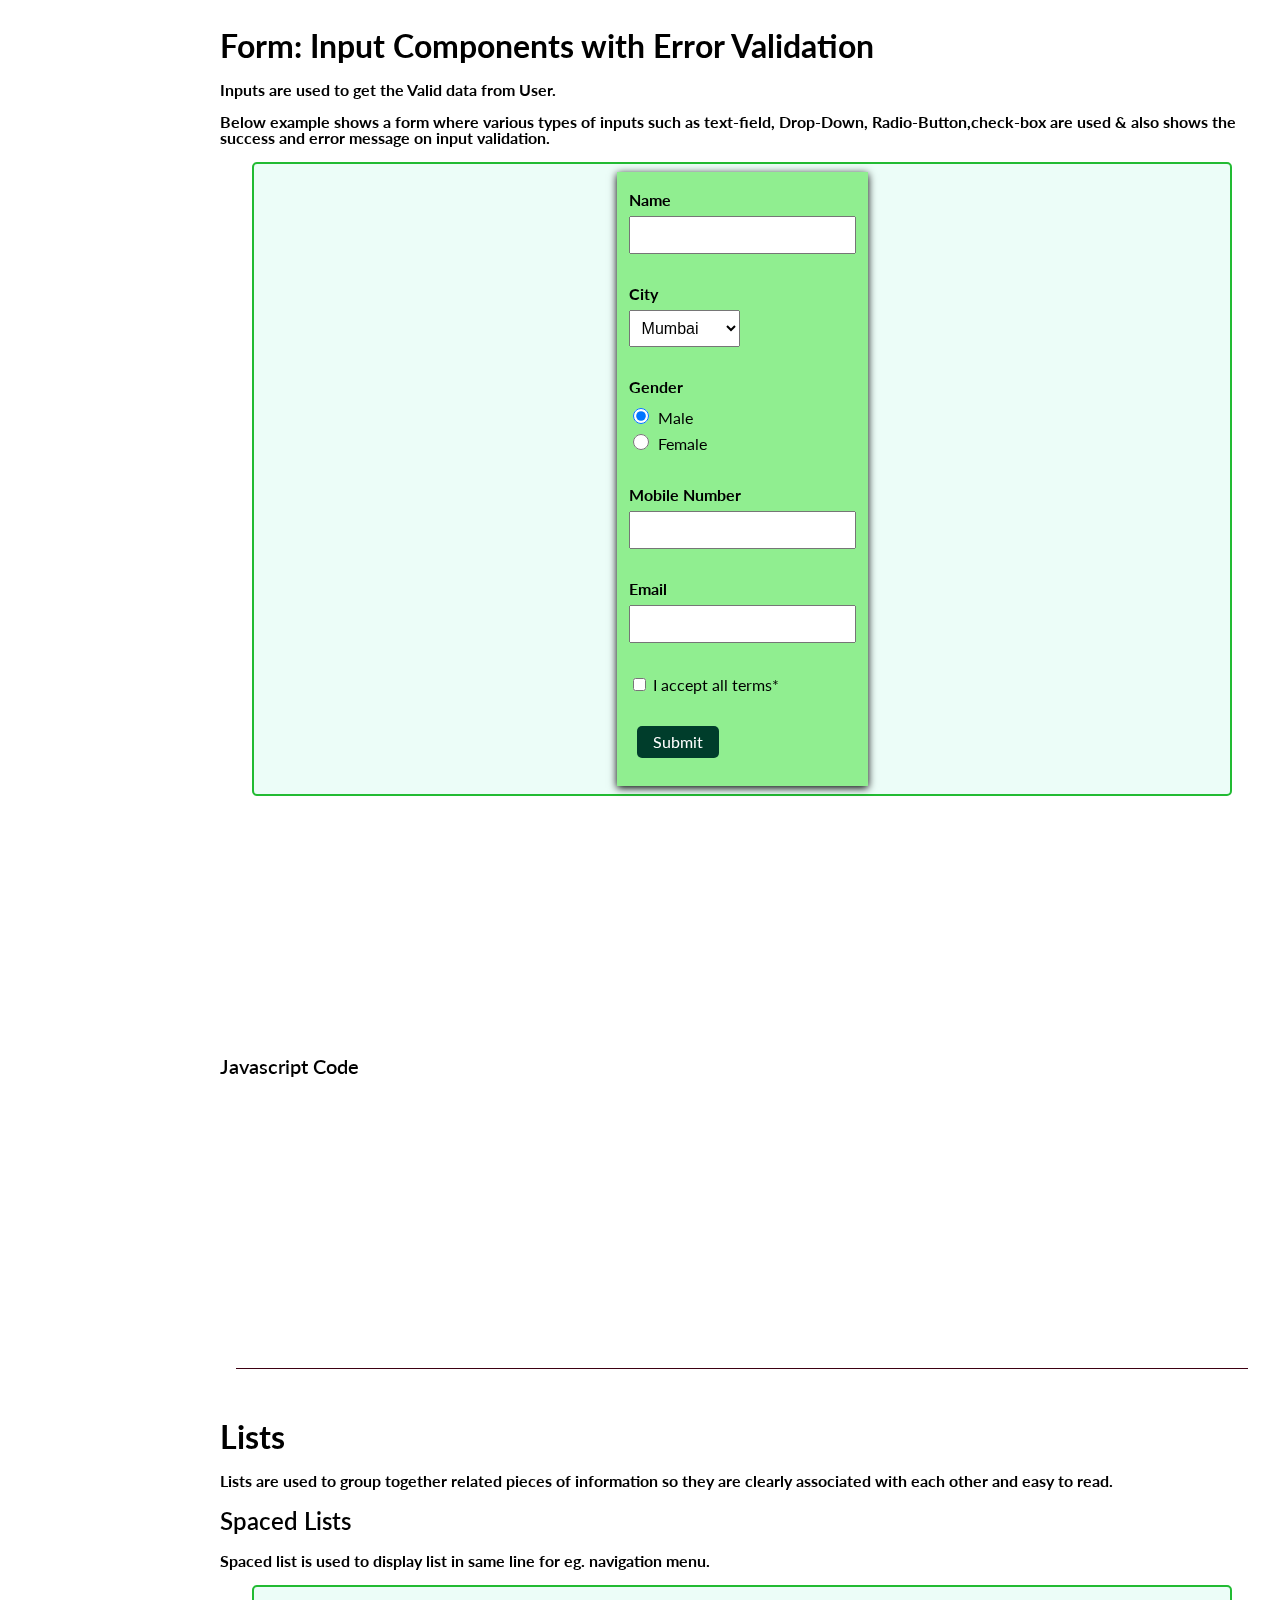
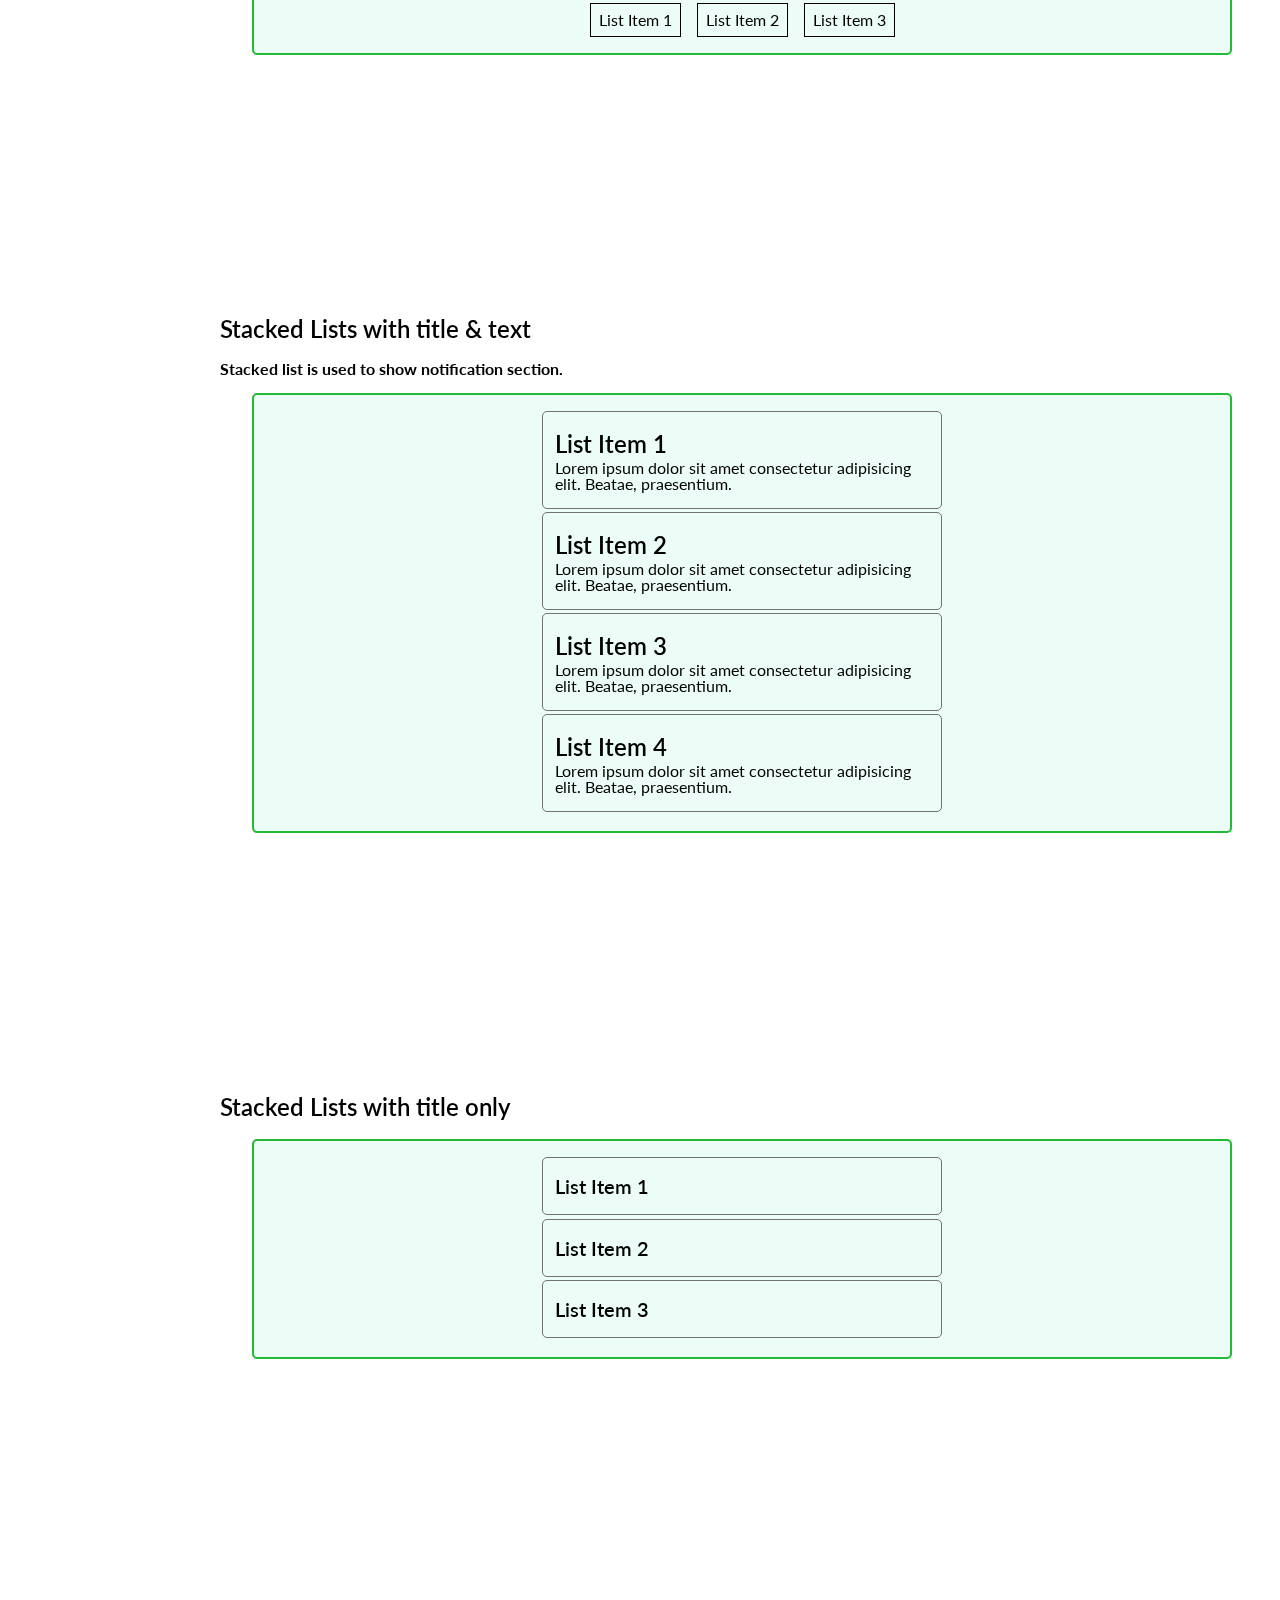
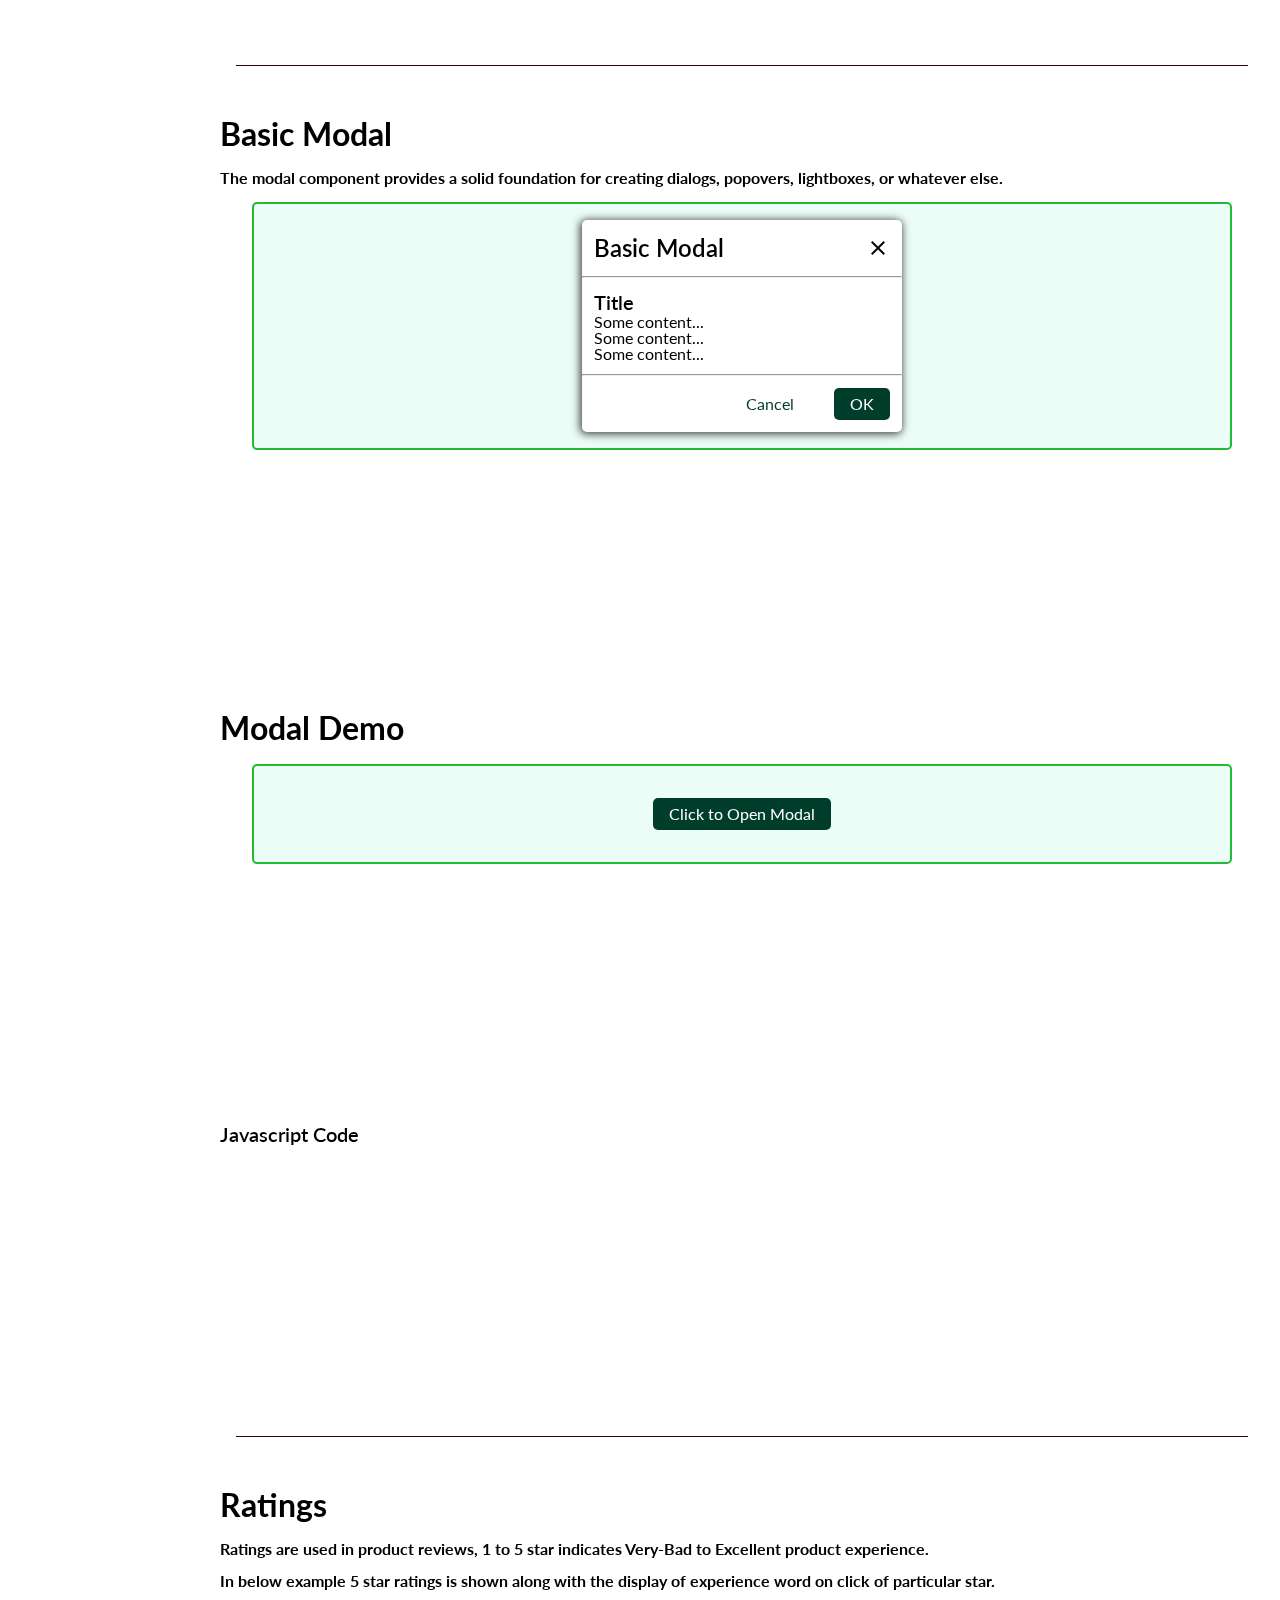
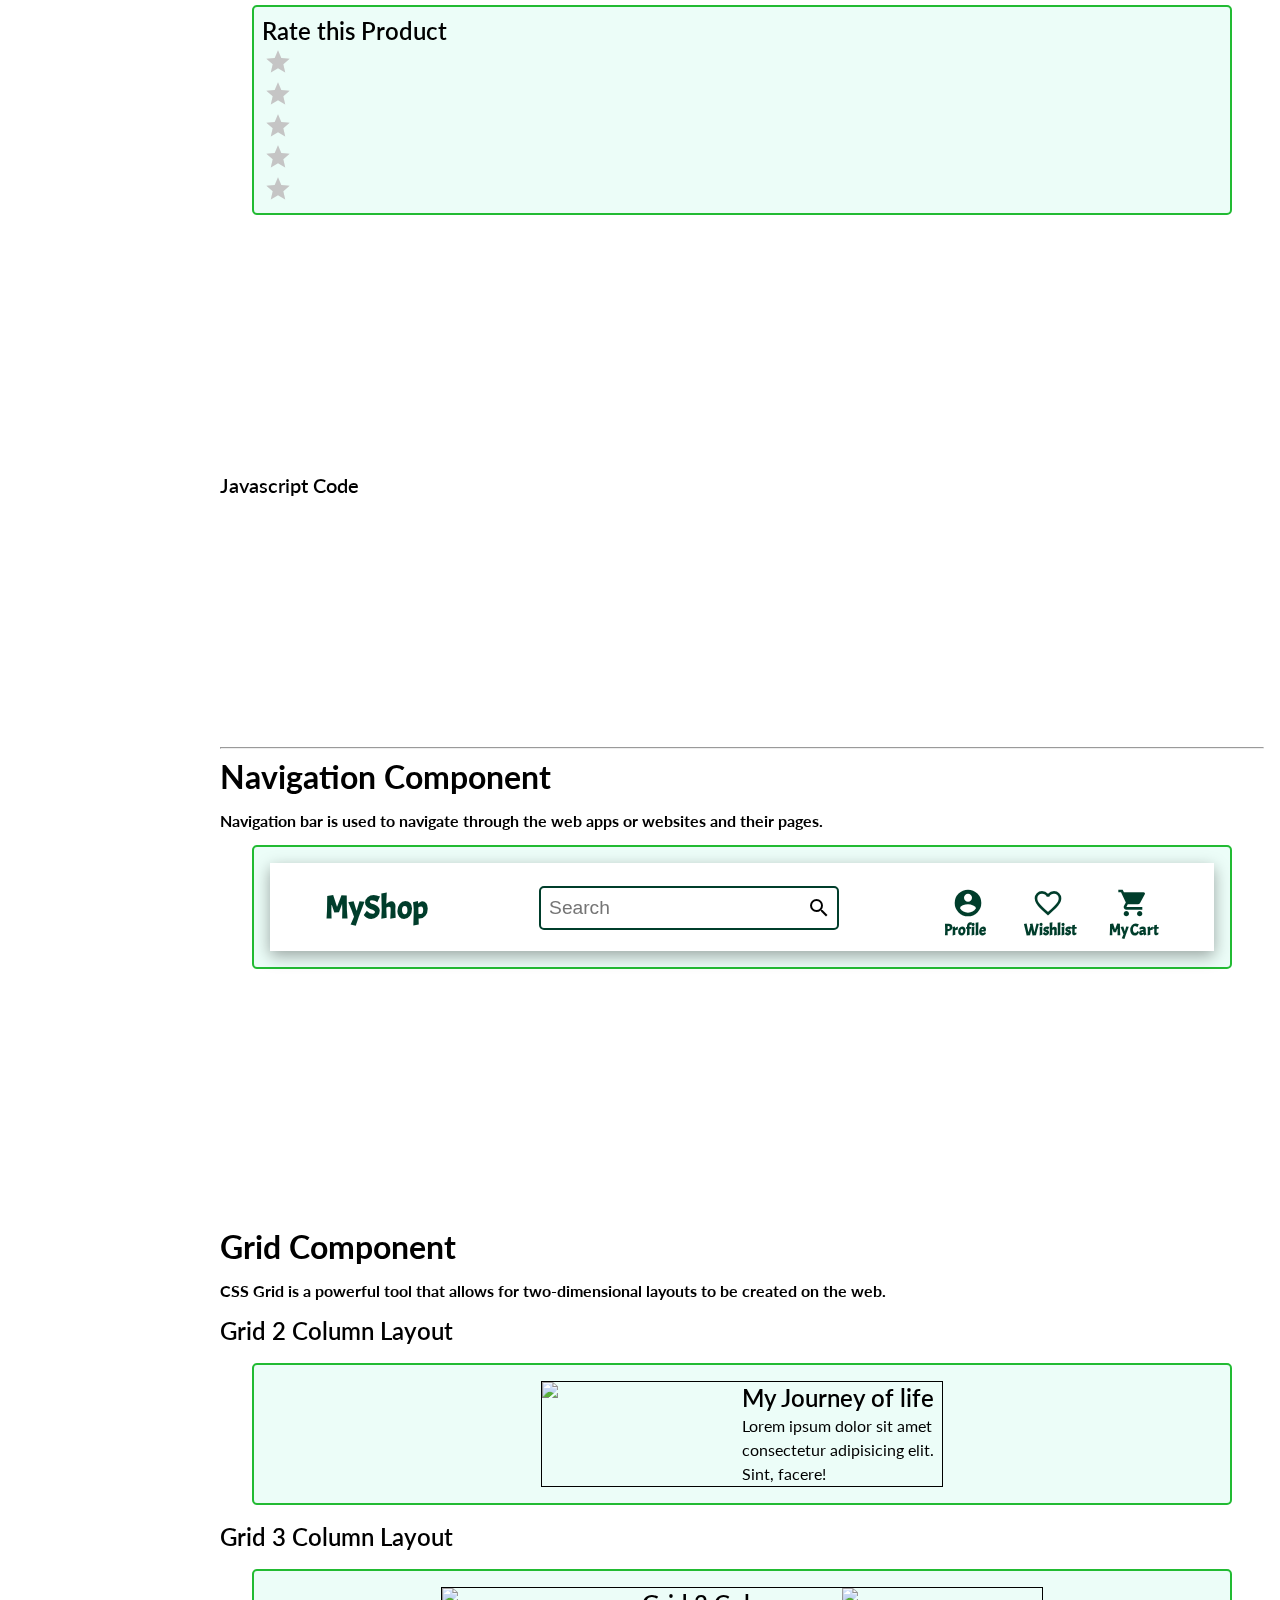
==== commit 7bd9295c: "added new class to black-border" ====
--- a/docs-site/docs.html
+++ b/docs-site/docs.html
@@ -34,8 +34,8 @@
           <li><a href="#avatar" class="fw-bold">Avatar</a></li>
           <li><a href="#badge" class="fw-bold">Badge</a></li>
           <li><a href="#buttons" class="fw-bold">Button</a></li>
-          <li><a href="#card" class="fw-bold">Card</a></li> 
-          <li><a href="#grid" class="fw-bold">Grids</a></li> 
+          <li><a href="#card" class="fw-bold">Card</a></li>
+          <li><a href="#grid" class="fw-bold">Grids</a></li>
           <li><a href="#images" class="fw-bold">Image</a></li>
           <li><a href="#input" class="fw-bold">Input</a></li>
           <li><a href="#lists" class="fw-bold">Lists</a></li>
@@ -1062,28 +1062,47 @@
         </p>
         <h3>Grid 2 Column Layout</h3>
         <div class="demo-container pd-sm">
-          <div class="grid-col-2">
-            <div class="grid-item img-responsive"><img src="https://picsum.photos/200/200"></img></div>
+          <div class="grid-col-2 border-black-1px">
+            <div class="grid-item img-responsive">
+              <img src="https://picsum.photos/200/200" />
+            </div>
             <div class="grid-item fs-md">
-              <div > 
-               <h3>My Journey of life</h3>
-               <p class="fs-sm grid-text">Lorem ipsum dolor sit amet consectetur adipisicing elit. Sint, facere!</p>
-                </div>
+              <div>
+                <h3>My Journey of life</h3>
+                <p class="fs-sm grid-text">
+                  Lorem ipsum dolor sit amet consectetur adipisicing elit. Sint,
+                  facere!
+                </p>
+              </div>
             </div>
           </div>
         </div>
         <h3>Grid 3 Column Layout</h3>
         <div class="demo-container pd-sm">
-          <div class="grid-col-3">
-            <div class="grid-item"><img src="https://picsum.photos/200/200"></img></div>
+          <div class="grid-col-3 border-black-1px">
+            <div class="grid-item">
+              <img src="https://picsum.photos/200/200" />
+            </div>
             <div class="grid-item fs-md">
-              <div> 
-               <h3>Grid 3 Column Layout</h3>
-               <p class="fs-sm grid-text">Lorem ipsum dolor sit amet consectetur adipisicing elit. Sint, facere!</p>
-                </div>
-            </div>
-            <div class="grid-item"><img src="https://picsum.photos/200/200"></img></div>
-          </div>
+              <div>
+                <h3>Grid 3 Column Layout</h3>
+                <p class="fs-sm grid-text">
+                  Lorem ipsum dolor sit amet consectetur adipisicing elit. Sint,
+                  facere!
+                </p>
+              </div>
+            </div>
+            <div class="grid-item">
+              <img src="https://picsum.photos/200/200" />
+            </div>
+          </div>
+        </div>
+        <div class="demo-code">
+          <iframe
+            src="https://carbon.now.sh/embed?bg=rgba%28140%2C230%2C195%2C1%29&t=cobalt&wt=none&l=htmlmixed&width=320&ds=true&dsyoff=18px&dsblur=68px&wc=true&wa=false&pv=14px&ph=21px&ln=false&fl=1&fm=Hack&fs=12.5px&lh=136%25&si=false&es=2x&wm=false&code=%253C%21--%2520Grid%25202%2520Column%2520Layout%2520--%253E%250A%253Cdiv%2520class%253D%2522grid-col-2%2522%253E%250A%2520%2520%2520%2520%253Cdiv%2520class%253D%2522grid-item%2520img-responsive%2522%253E%2509%253Cimg%2520src%253D%2522https%253A%252F%252Fpicsum.photos%252F200%252F200%2522%252F%253E%253C%252Fdiv%253E%250A%2520%2520%2520%2520%253Cdiv%2520class%253D%2522grid-item%2520fs-md%2522%253E%250A%2520%2520%2520%2520%253Cdiv%2520%253E%2520%250A%2520%2520%2520%2520%253Ch3%253EMy%2520Journey%2520of%2520life%253C%252Fh3%253E%250A%2520%2520%2520%2520%253Cp%2520class%253D%2522fs-sm%2520grid-text%2522%253ELorem%2520ipsum%2520dolor%2520sit%2520amet%2520consectetur%2520adipisicing%2520elit.%2520Sint%252C%2520facere%21%253C%252Fp%253E%250A%2520%2520%253C%252Fdiv%253E%250A%253C%252Fdiv%253E%250A%253C%21--%2520Grid%25203%2520Column%2520Layout%2520--%253E%250A%253Cdiv%2520class%253D%2522grid-col-3%2522%253E%250A%2520%2520%2520%2520%253Cdiv%2520class%253D%2522grid-item%2522%253E%253Cimg%2520src%253D%2522https%253A%252F%252Fpicsum.photos%252F200%252F200%2522%252F%253E%253C%252Fdiv%253E%250A%2520%2520%2520%2520%253Cdiv%2520class%253D%2522grid-item%2520fs-md%2522%253E%250A%2520%2520%2520%2520%253Cdiv%253E%2520%250A%2520%2520%2520%2520%253Ch3%253EGrid%25203%2520Column%2520Layout%253C%252Fh3%253E%250A%2520%2520%2520%2520%253Cp%2520class%253D%2522fs-sm%2520grid-text%2522%253ELorem%2520ipsum%2520dolor%2520sit%2520amet%2520consectetur%2520adipisicing%2520elit.%2520Sint%252C%2520facere%21%253C%252Fp%253E%250A%2520%2520%2520%2520%253C%252Fdiv%253E%250A%2520%2520%2520%2520%253C%252Fdiv%253E%250A%2520%2520%2520%2520%253Cdiv%2520class%253D%2522grid-item%2522%253E%253Cimg%2520src%253D%2522https%253A%252F%252Fpicsum.photos%252F200%252F200%2522%252F%253E%253C%252Fdiv%253E%250A%253C%252Fdiv%253E%250A"
+            sandbox="allow-scripts allow-same-origin"
+          >
+          </iframe>
         </div>
         <!-- Snackbar Component -->
         <h2 id="snackbar">Snackbar Component</h2>
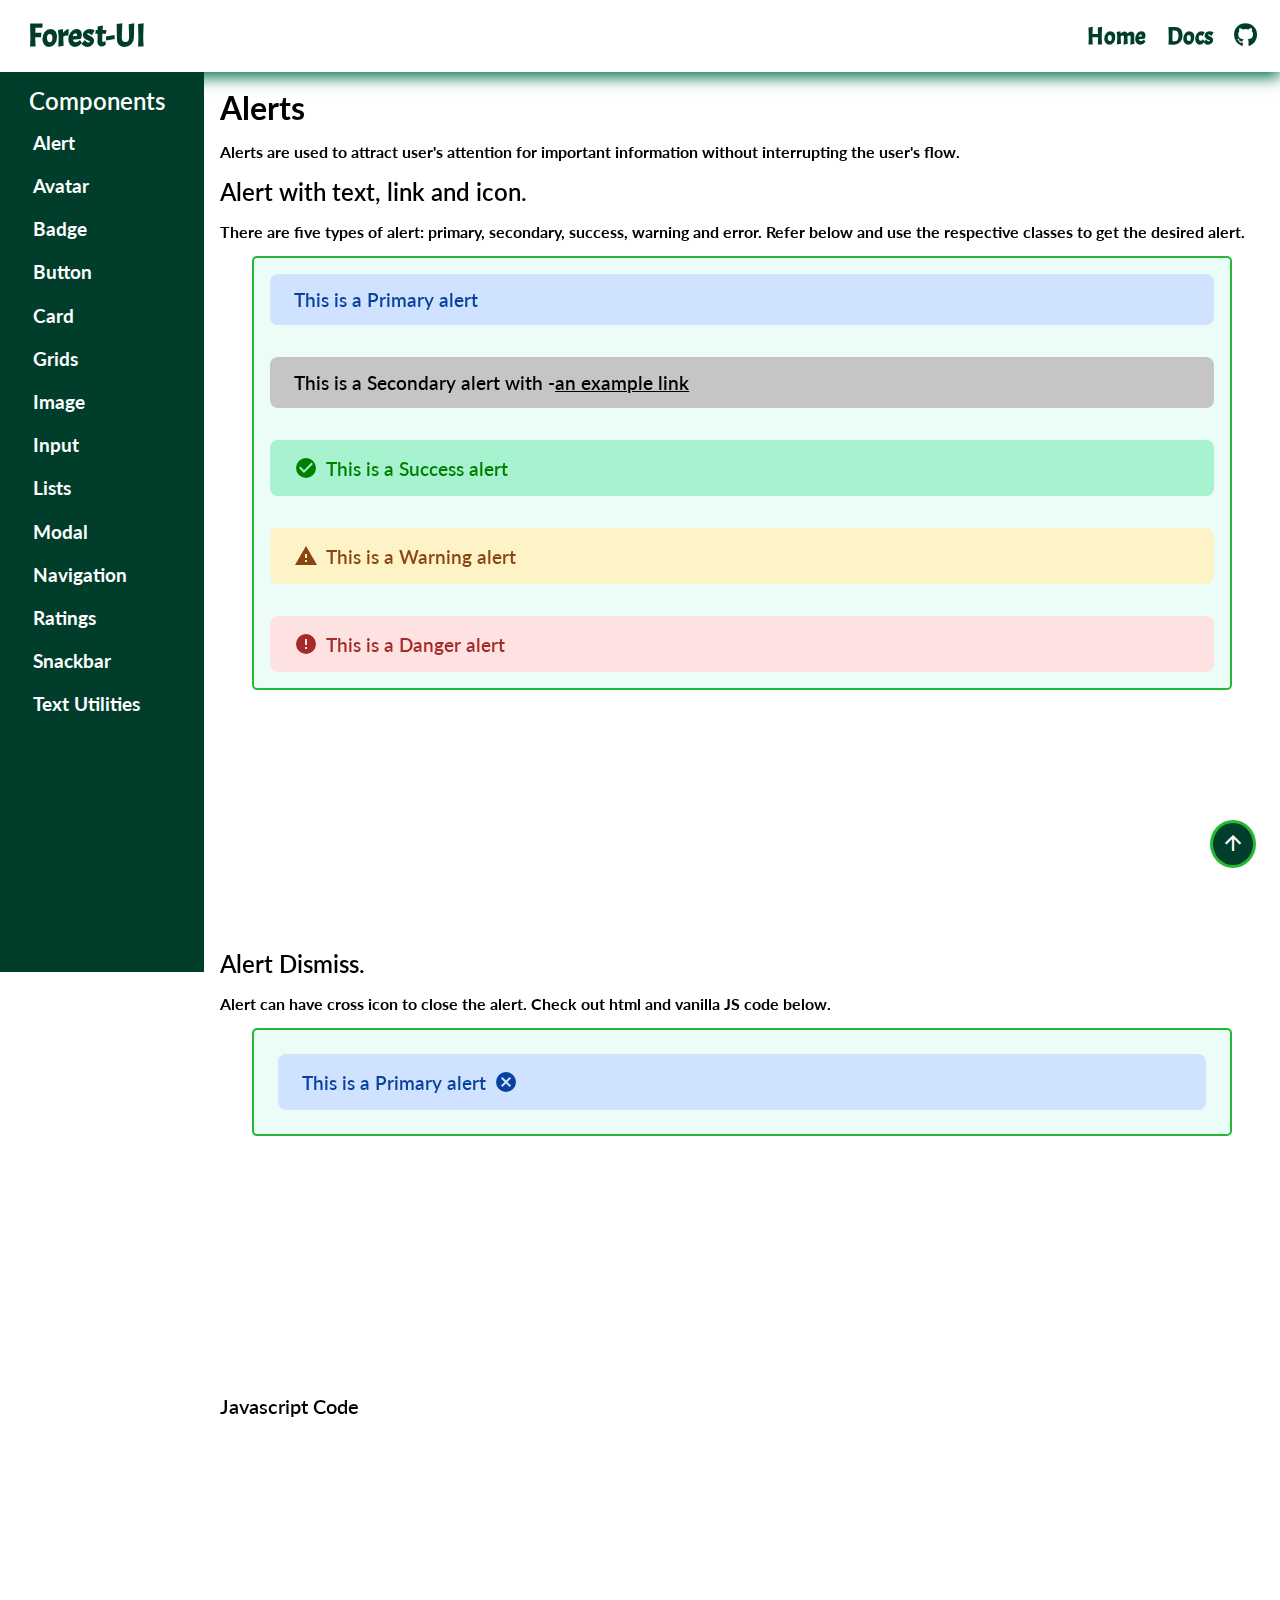
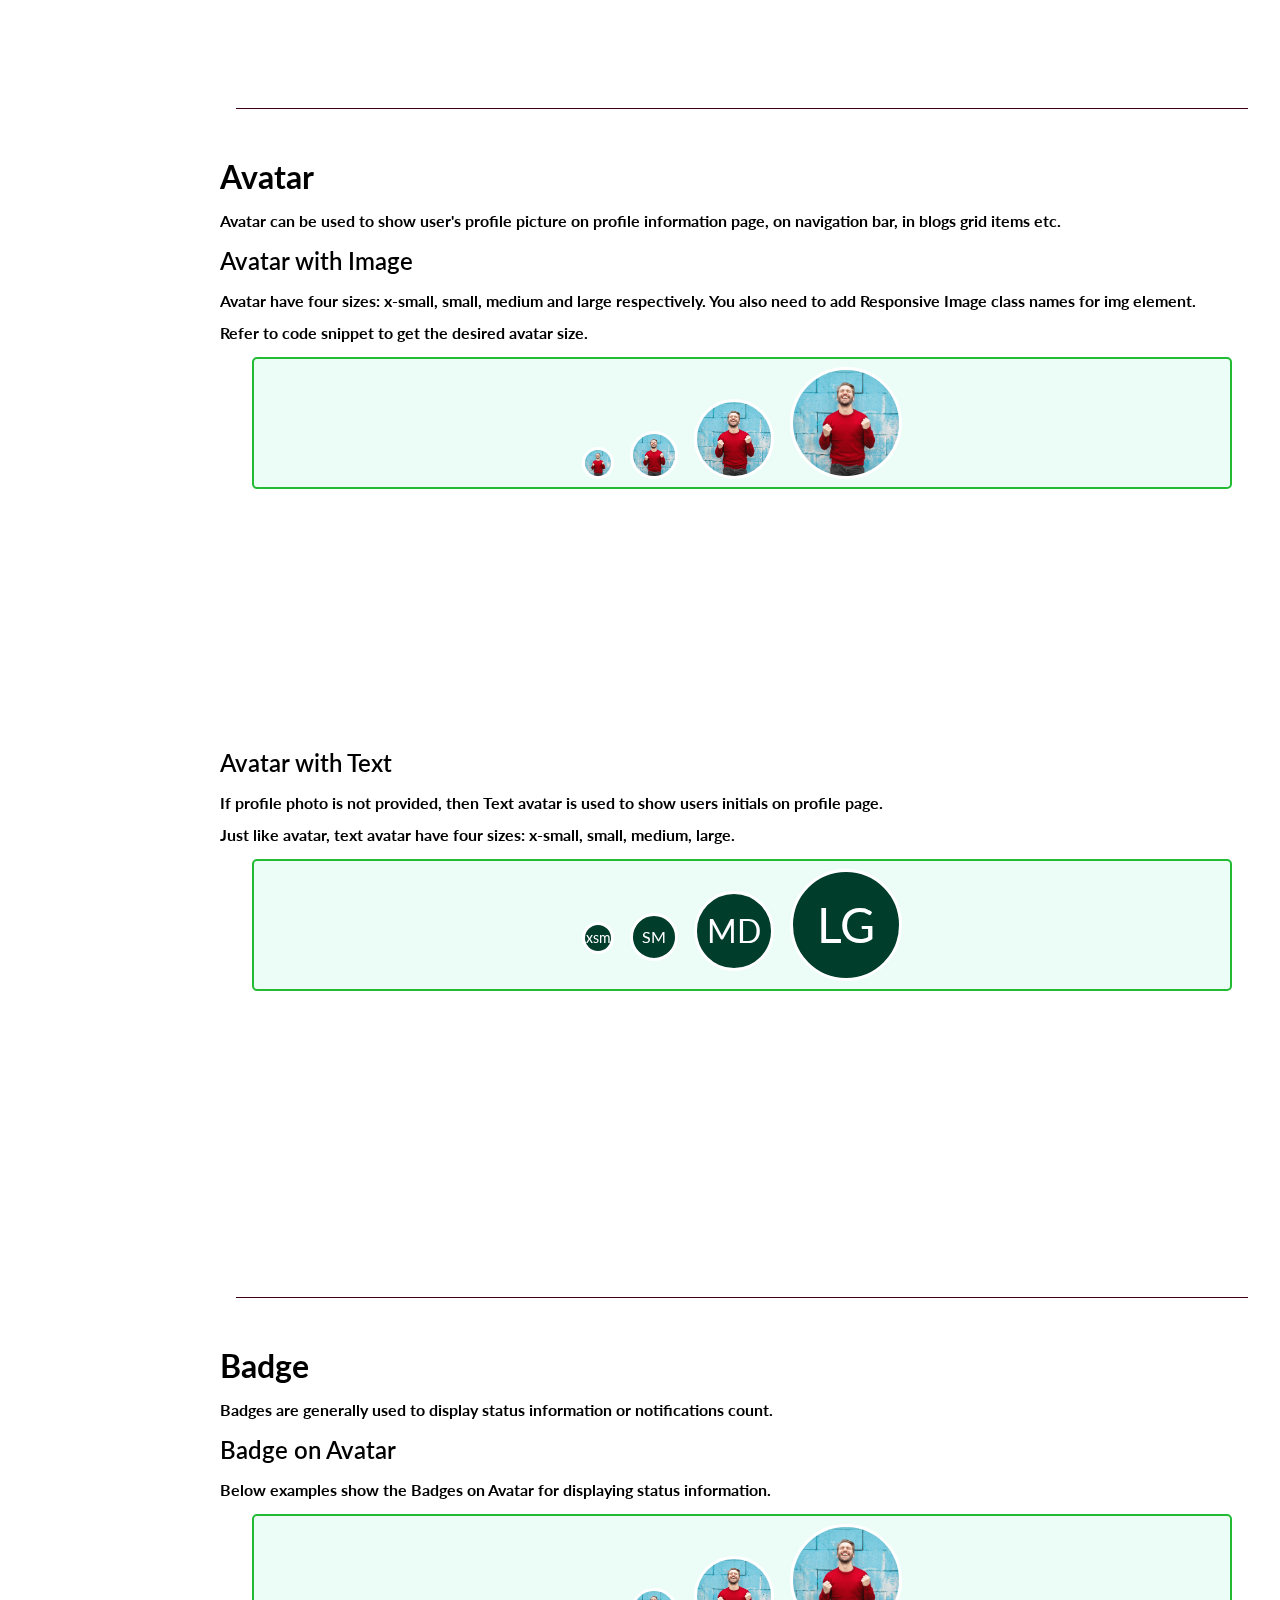
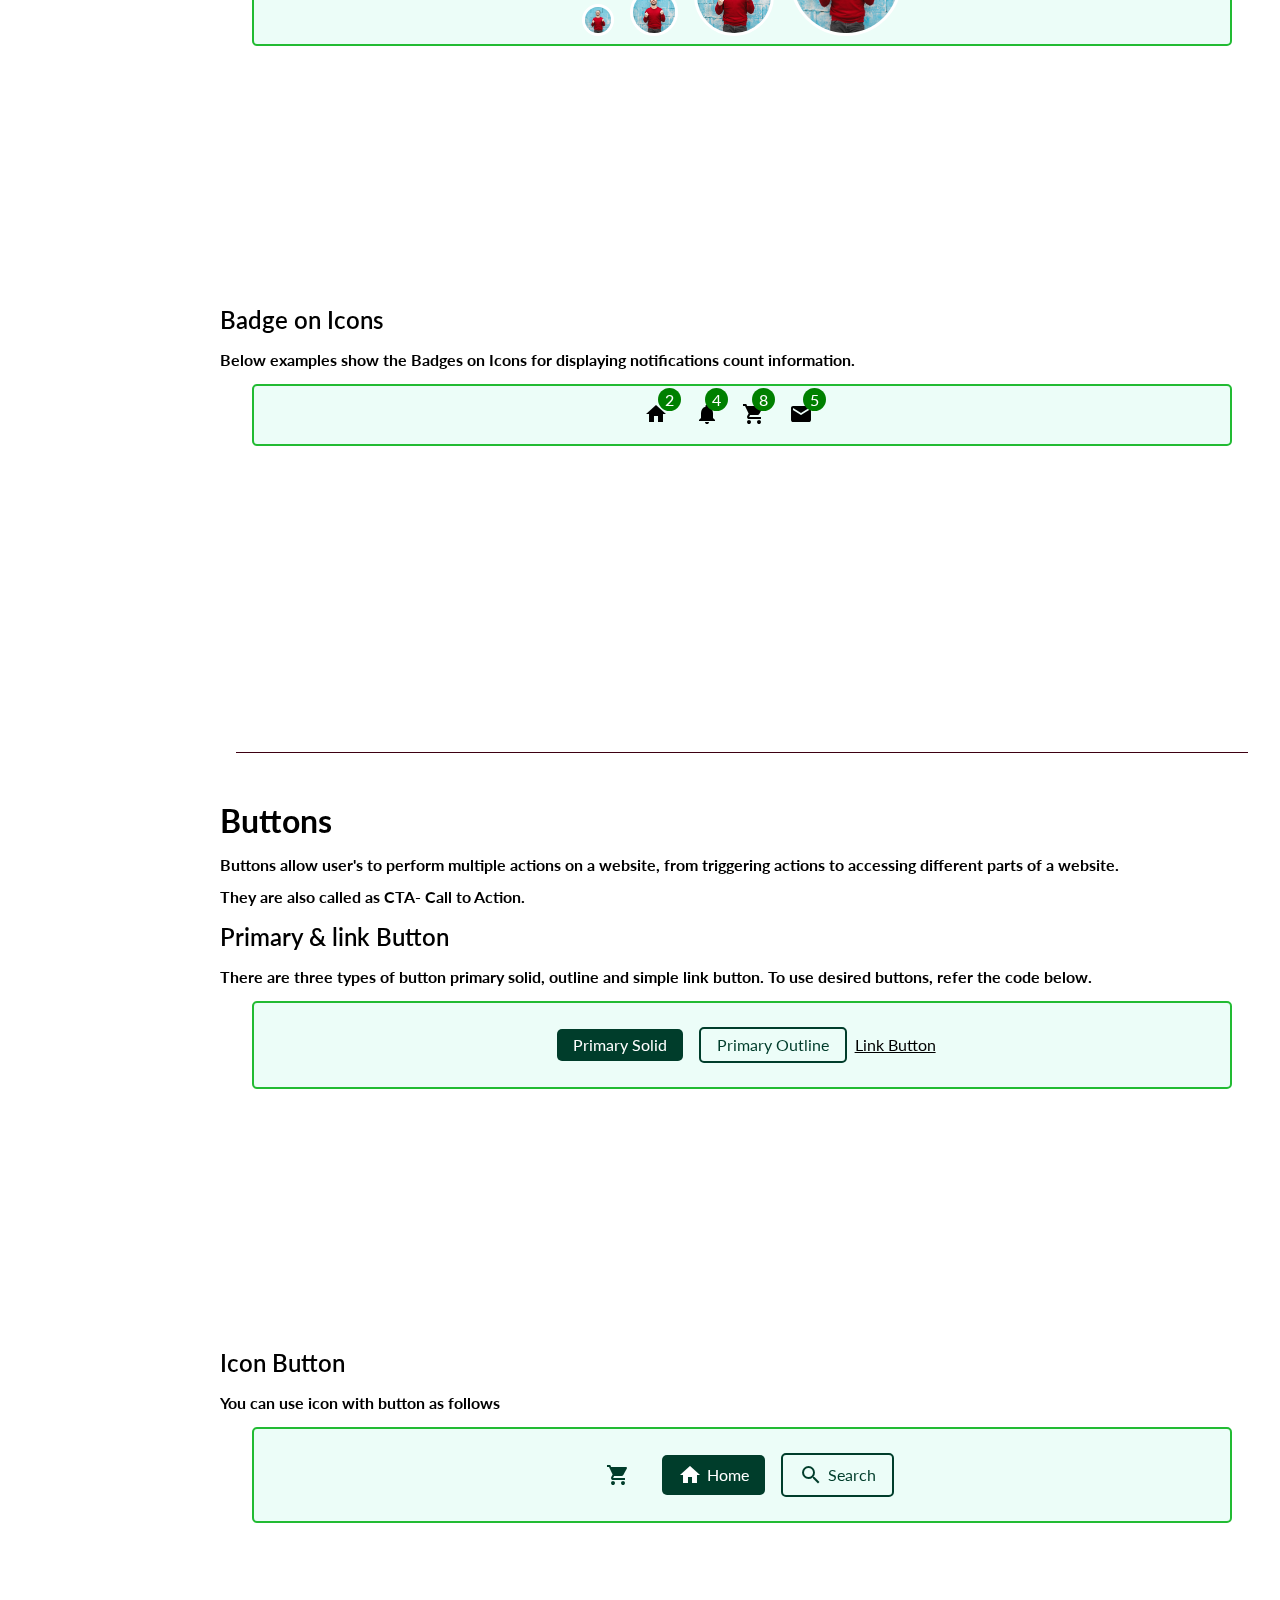
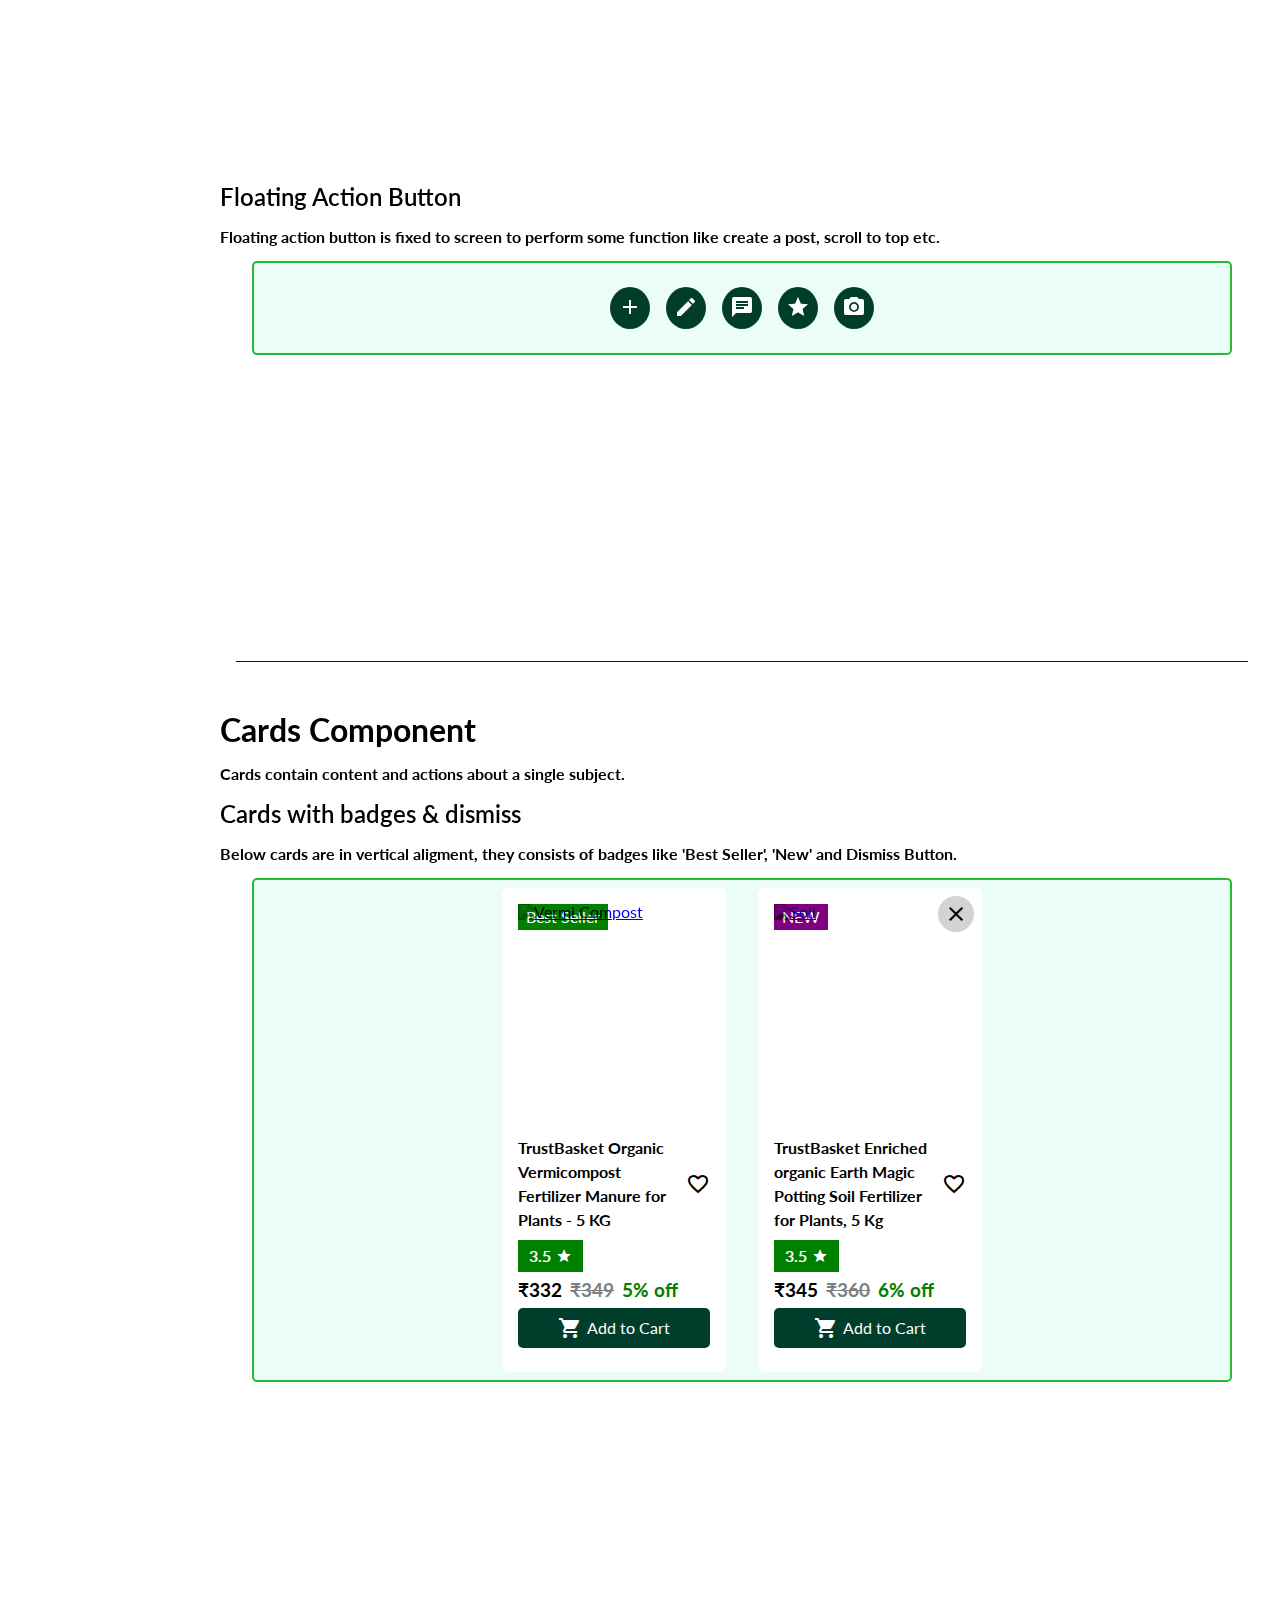
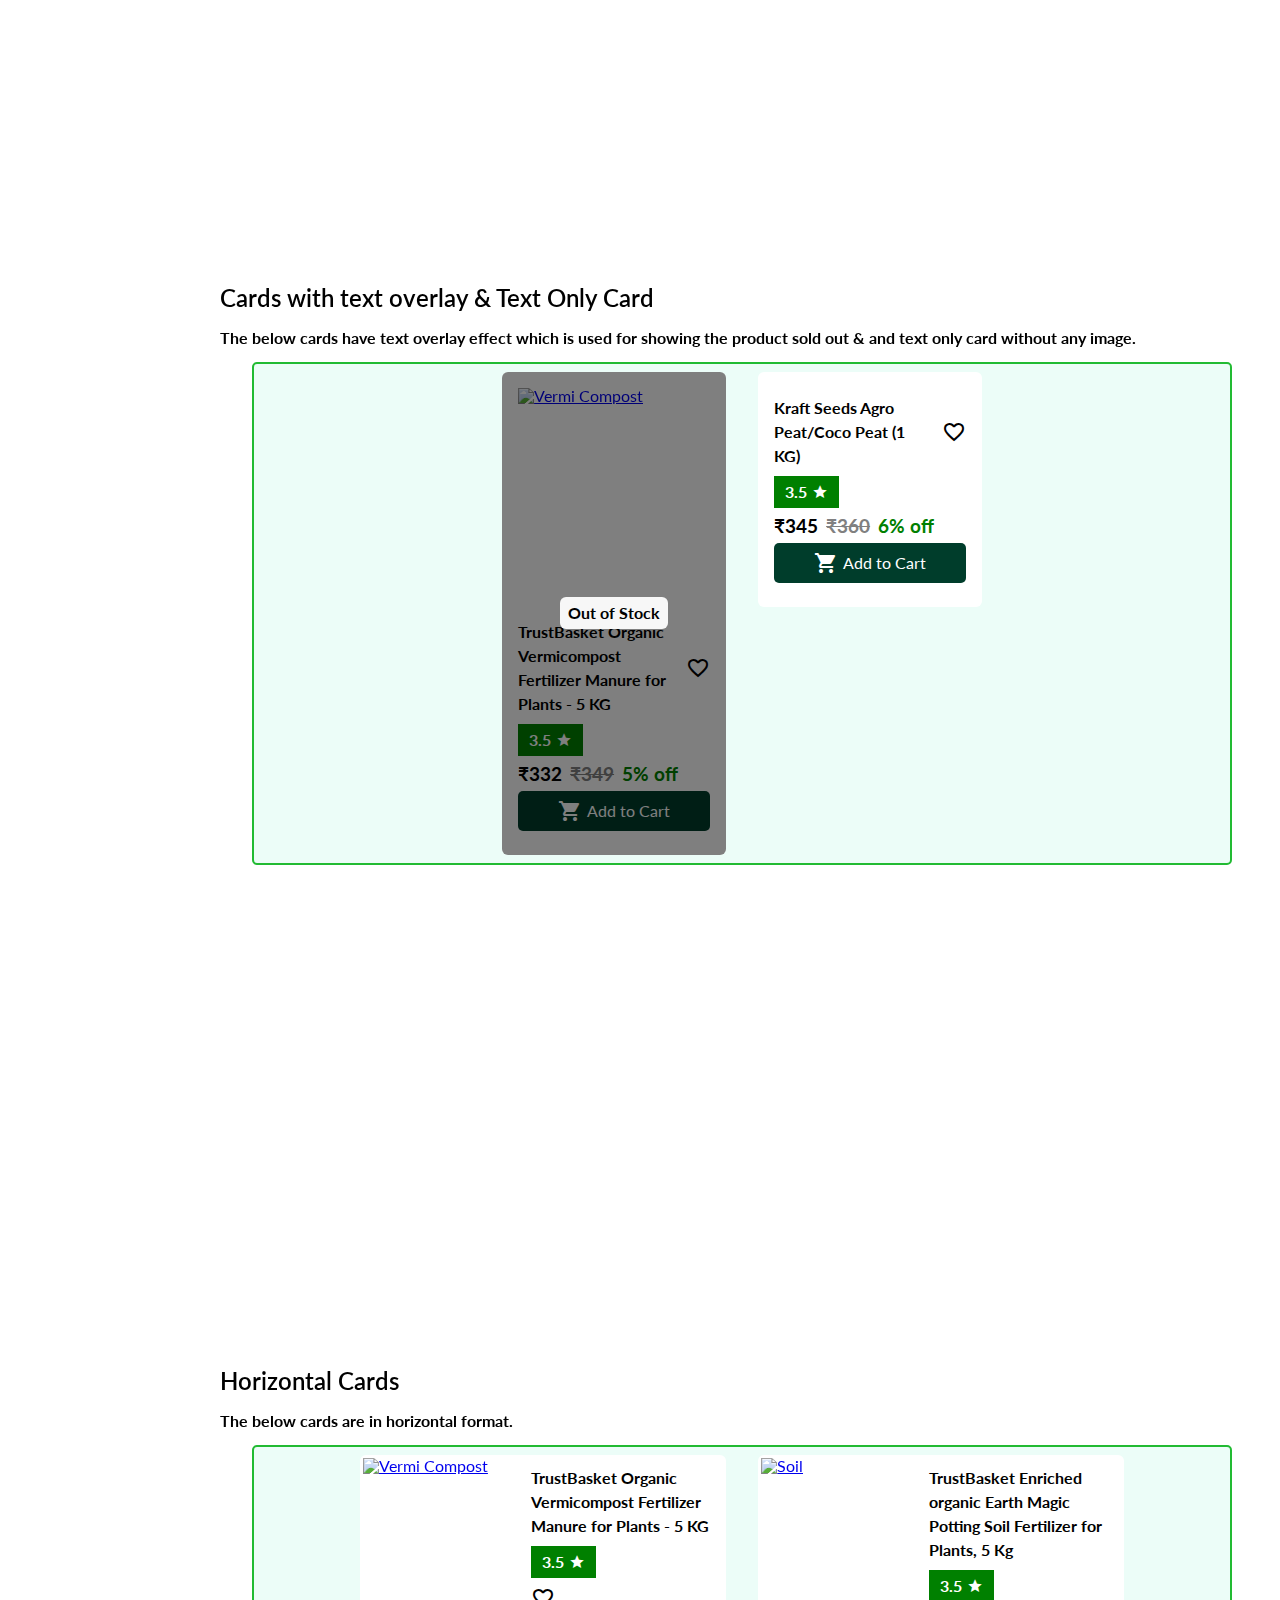
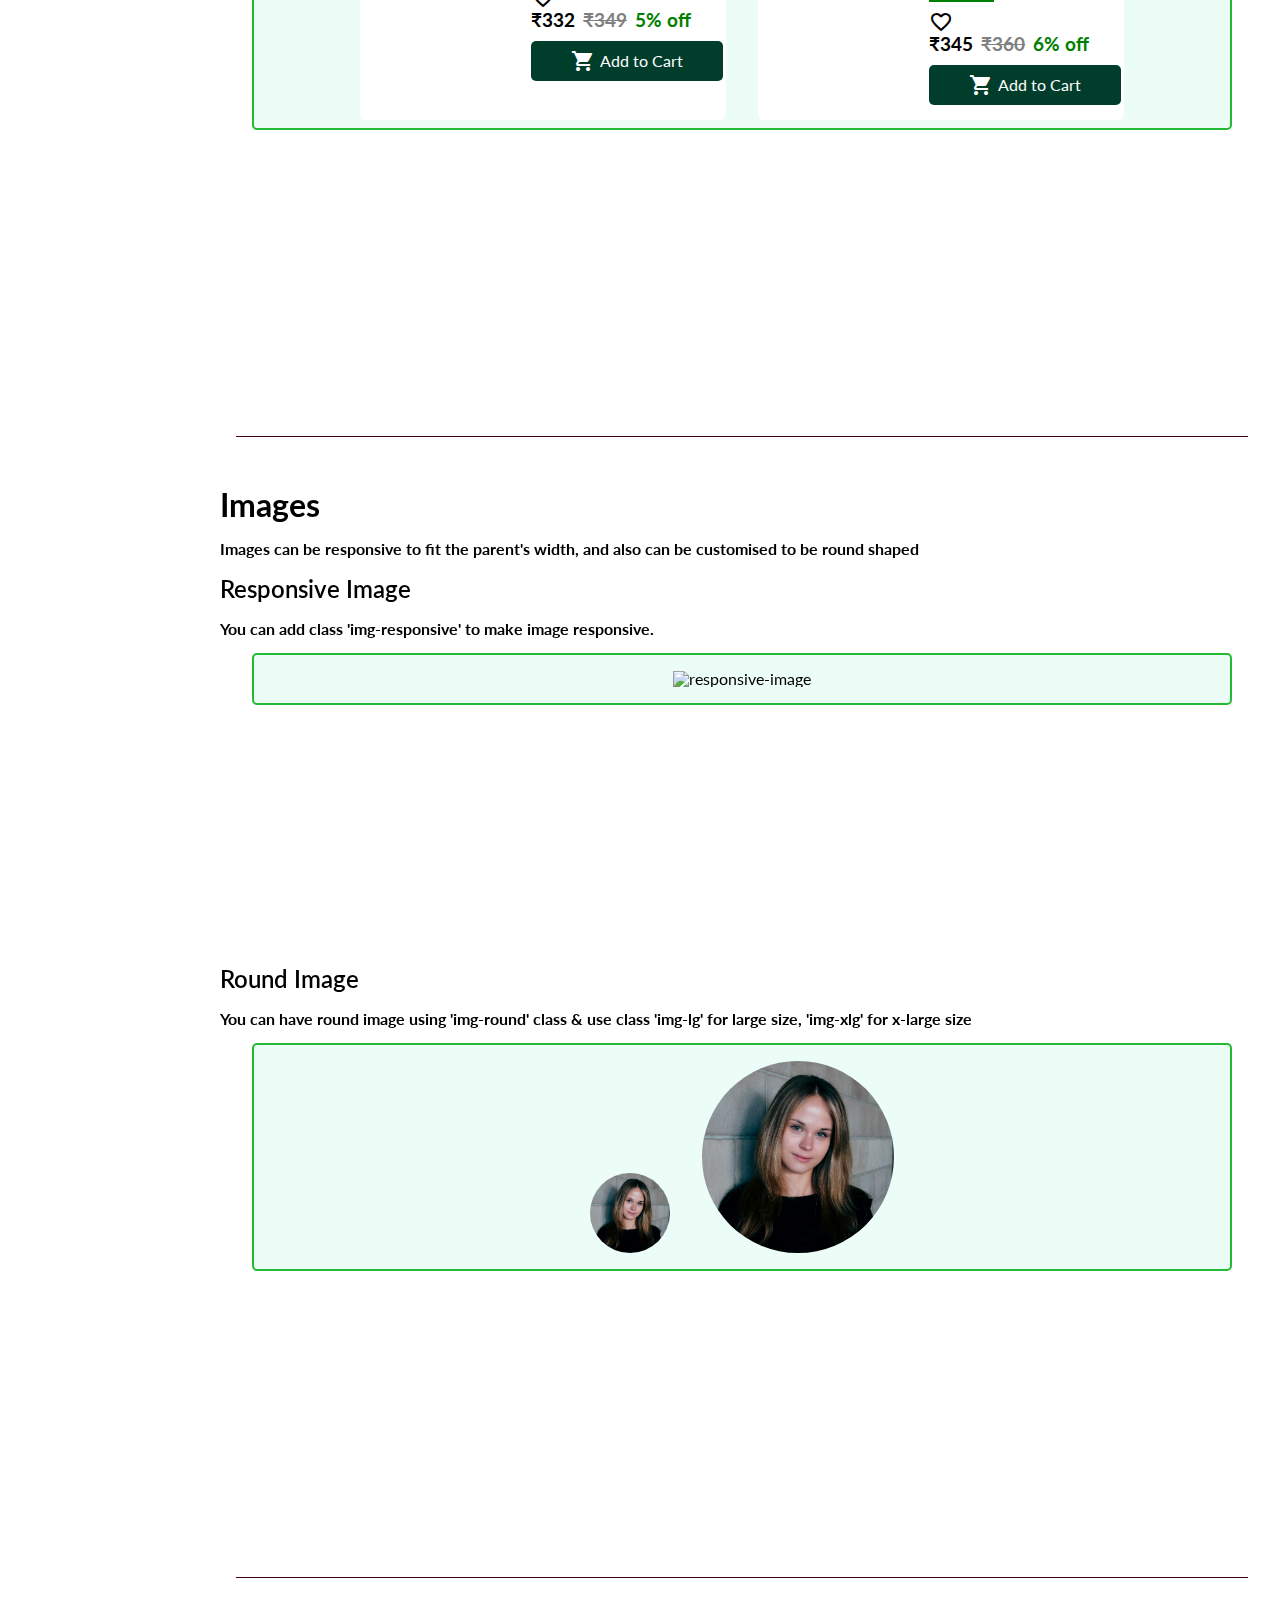
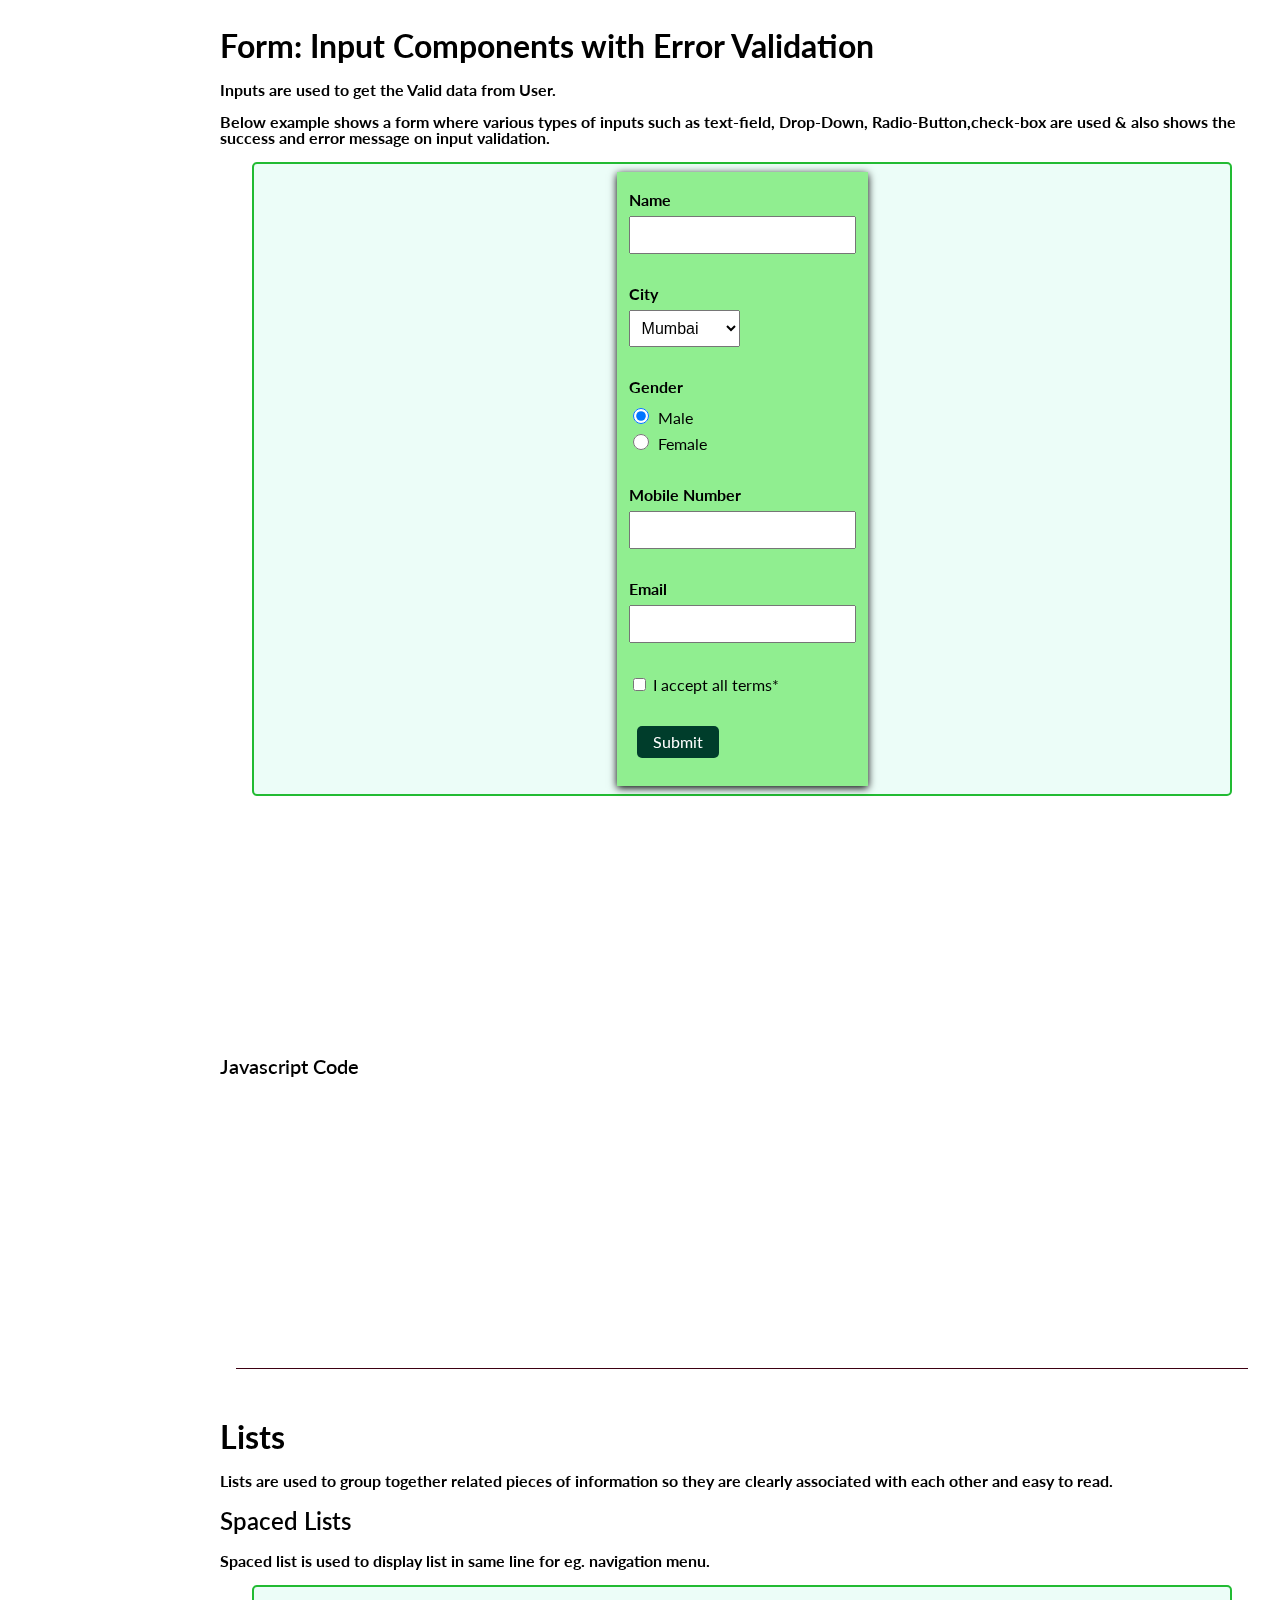
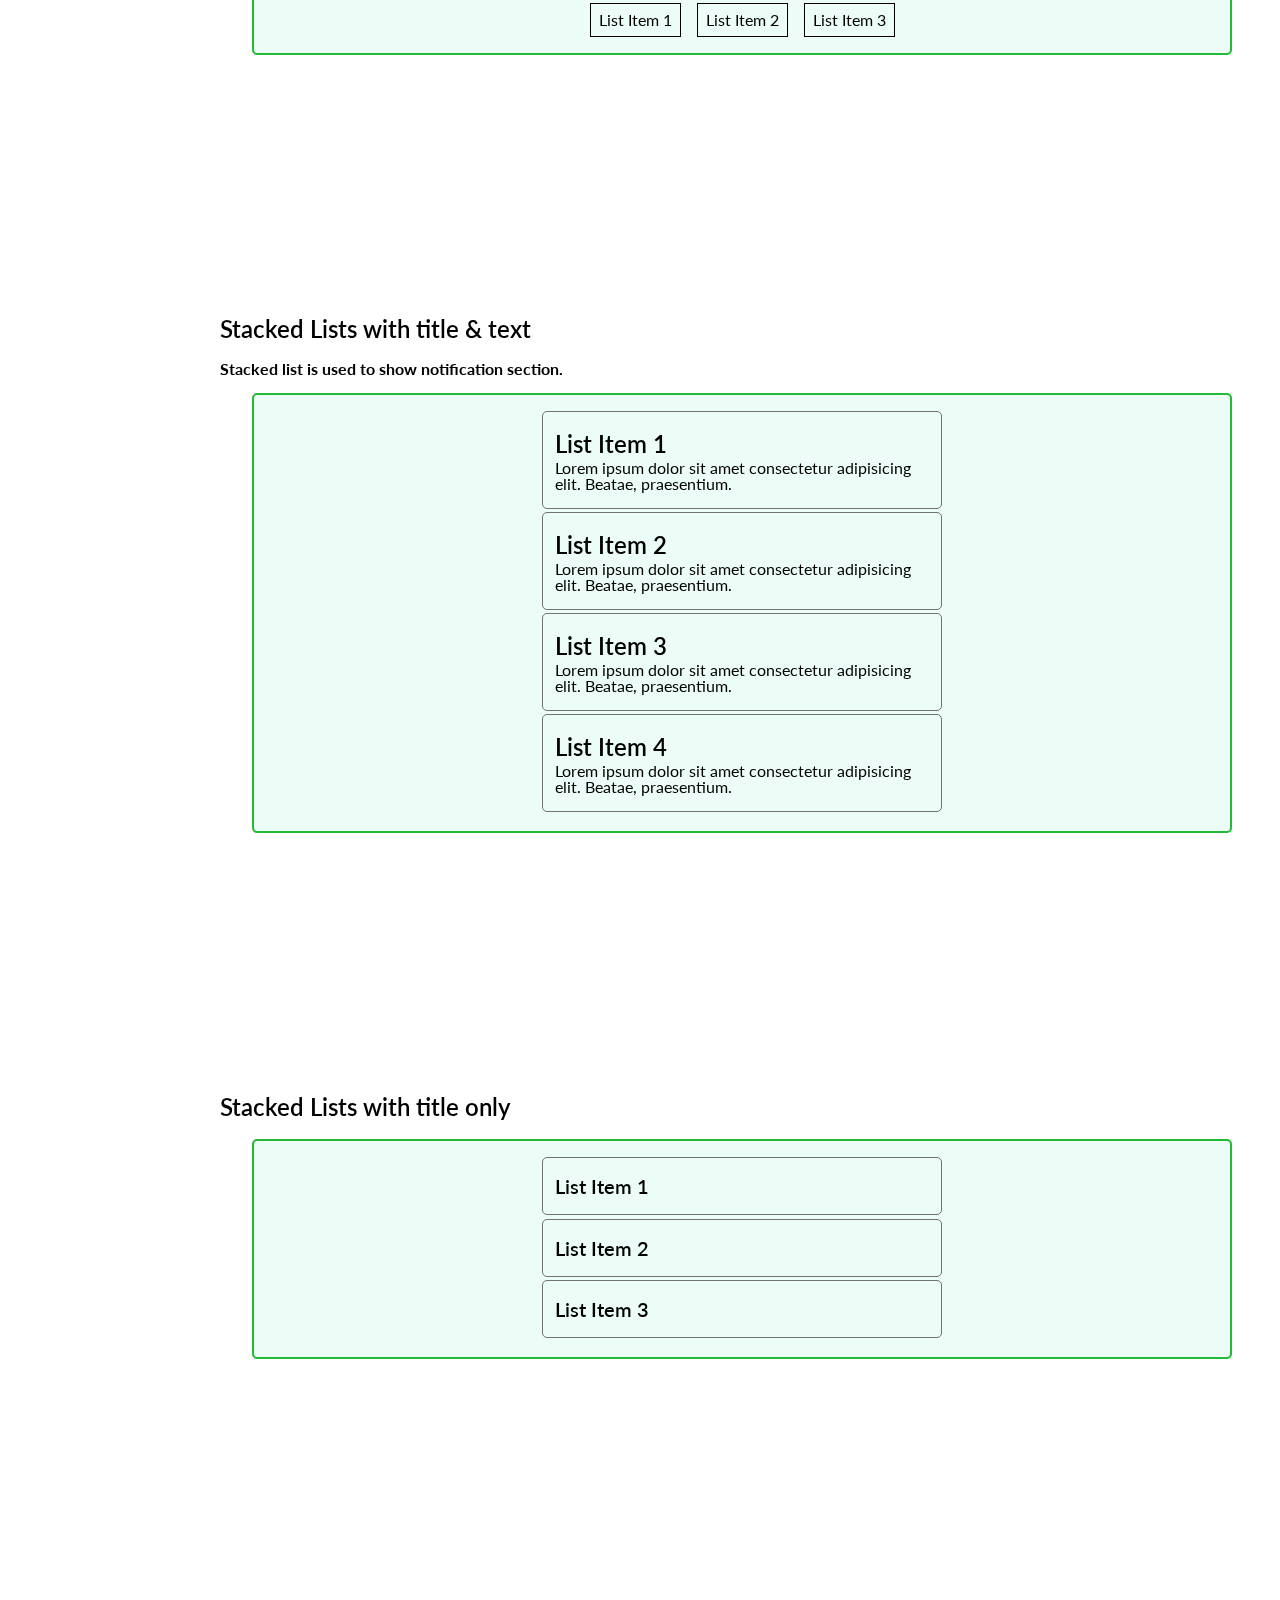
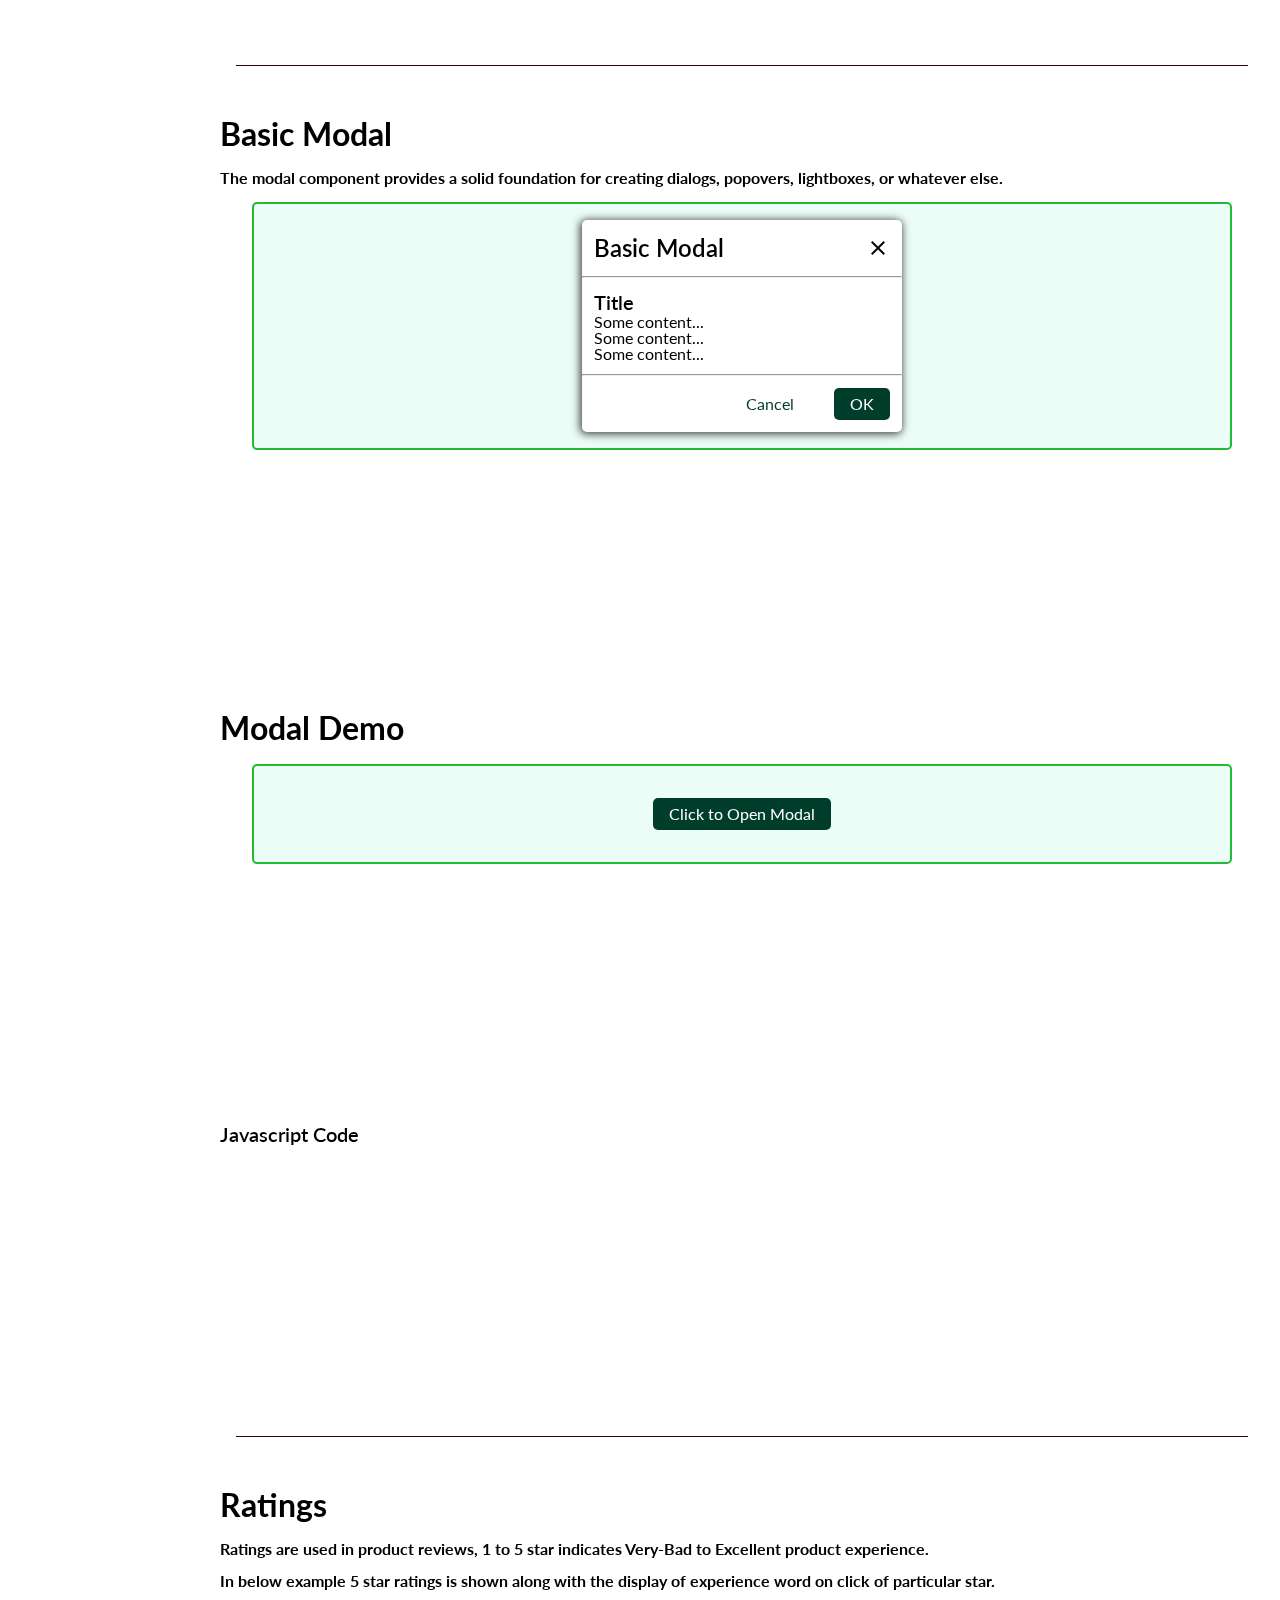
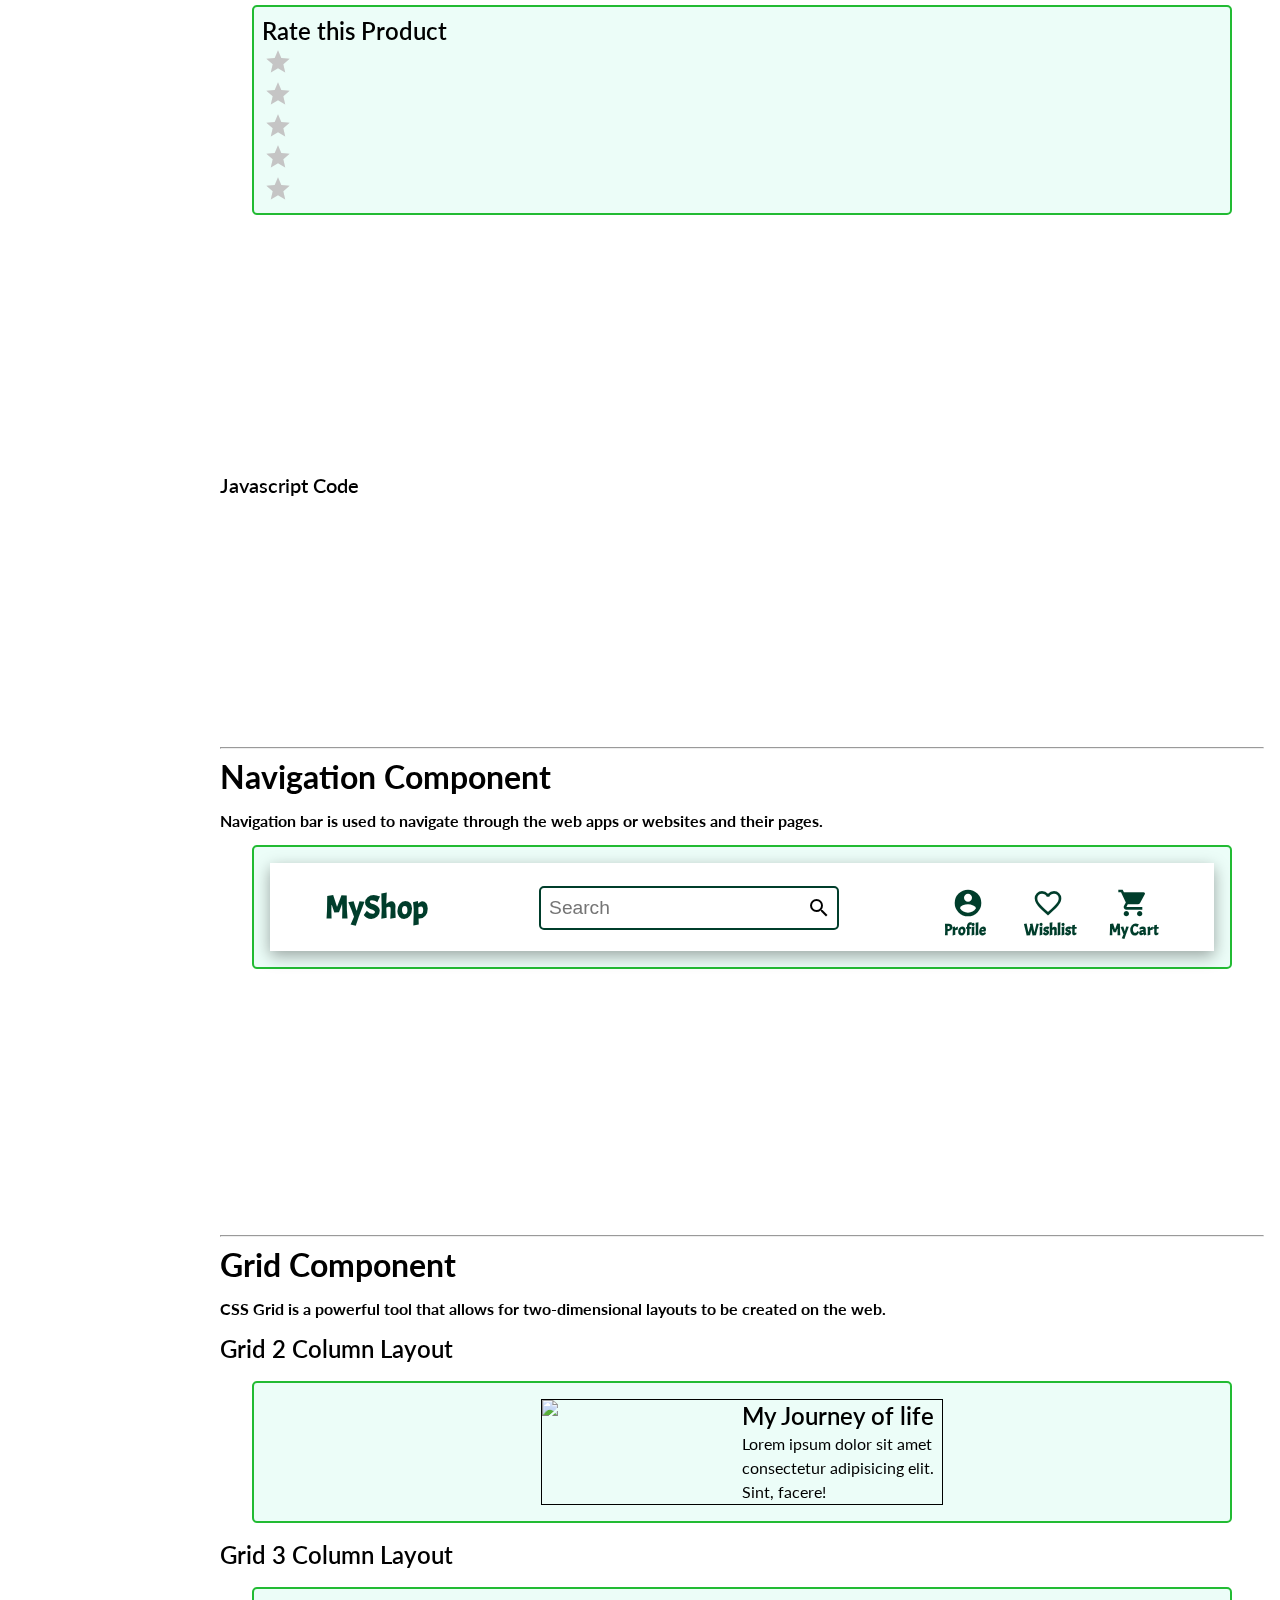
==== commit bb6c1264: "Update docs.html" ====
--- a/docs-site/docs.html
+++ b/docs-site/docs.html
@@ -1054,6 +1054,7 @@
           >
           </iframe>
         </div>
+        <hr />
         <!-- Grid Component -->
         <h2 id="grid">Grid Component</h2>
         <p class="mg-y-sm para-sm">
@@ -1104,6 +1105,7 @@
           >
           </iframe>
         </div>
+        <hr />
         <!-- Snackbar Component -->
         <h2 id="snackbar">Snackbar Component</h2>
         <p class="mg-y-sm para-sm">
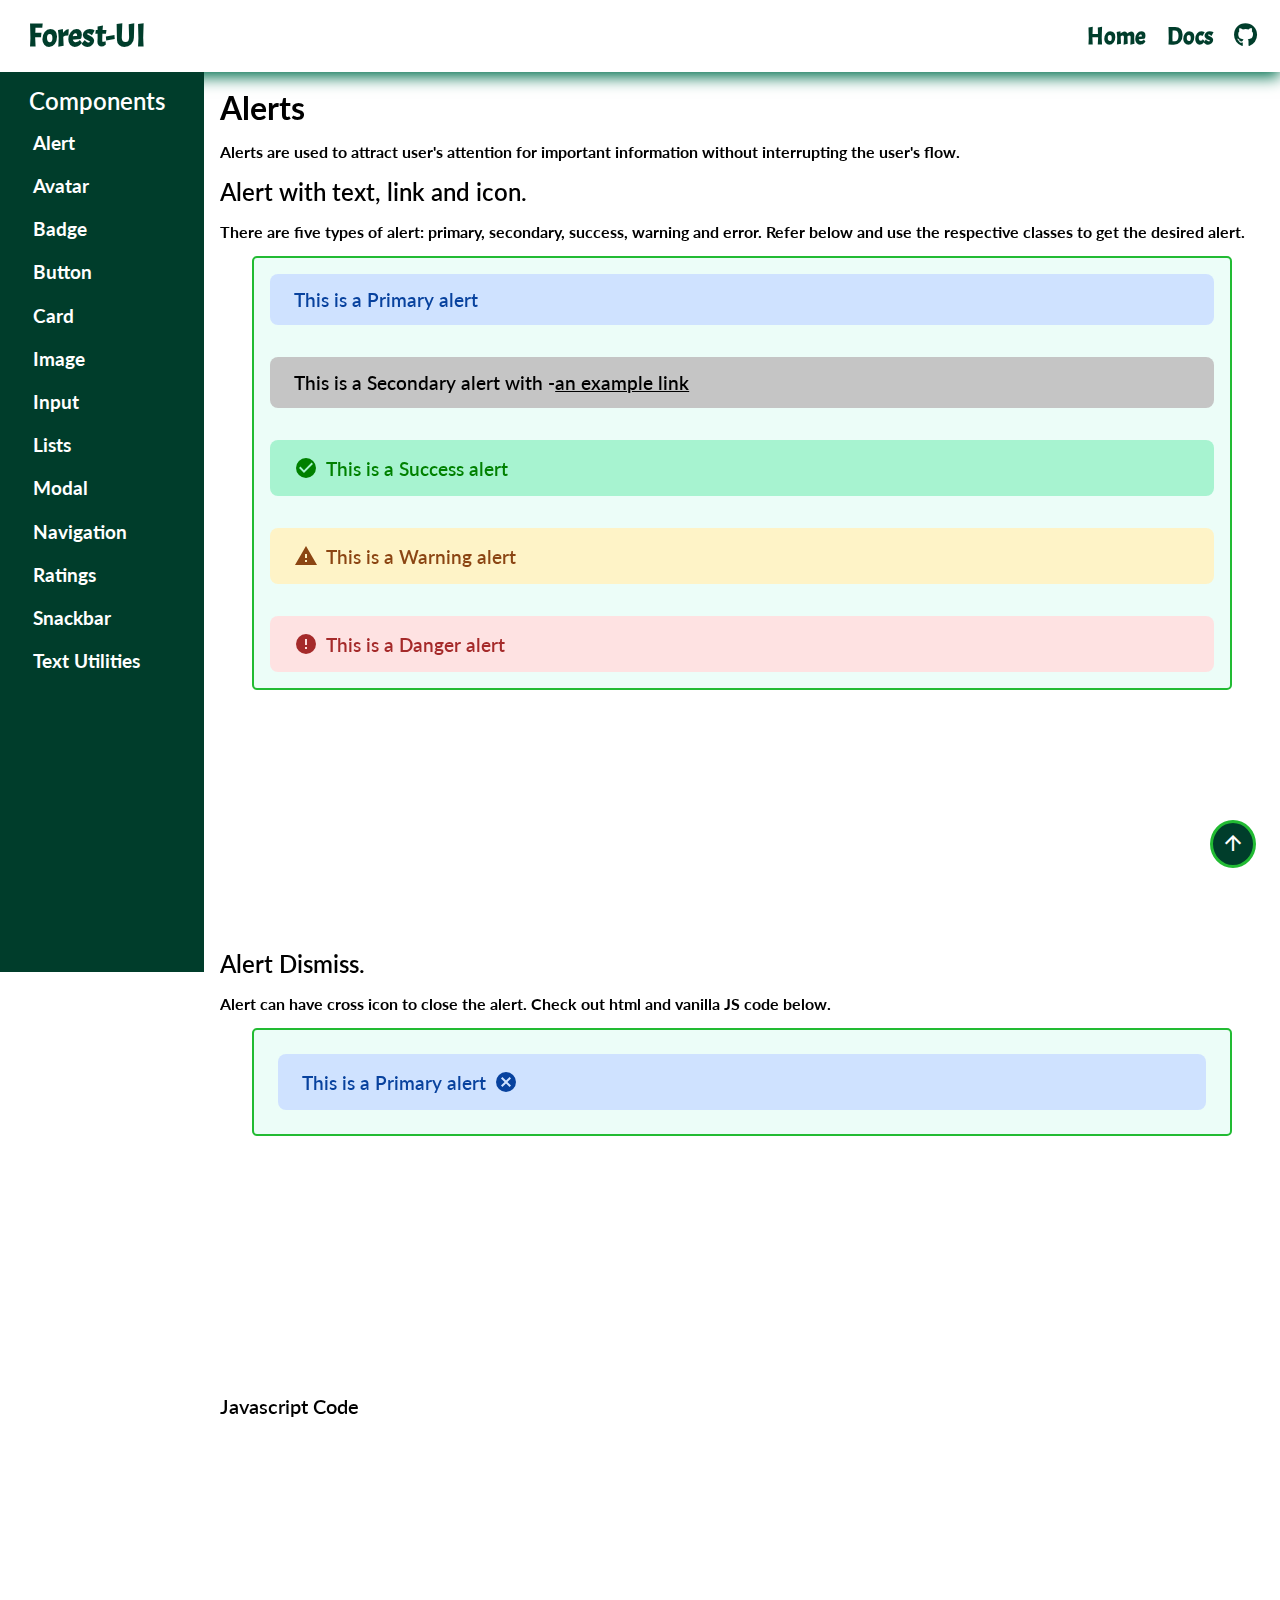
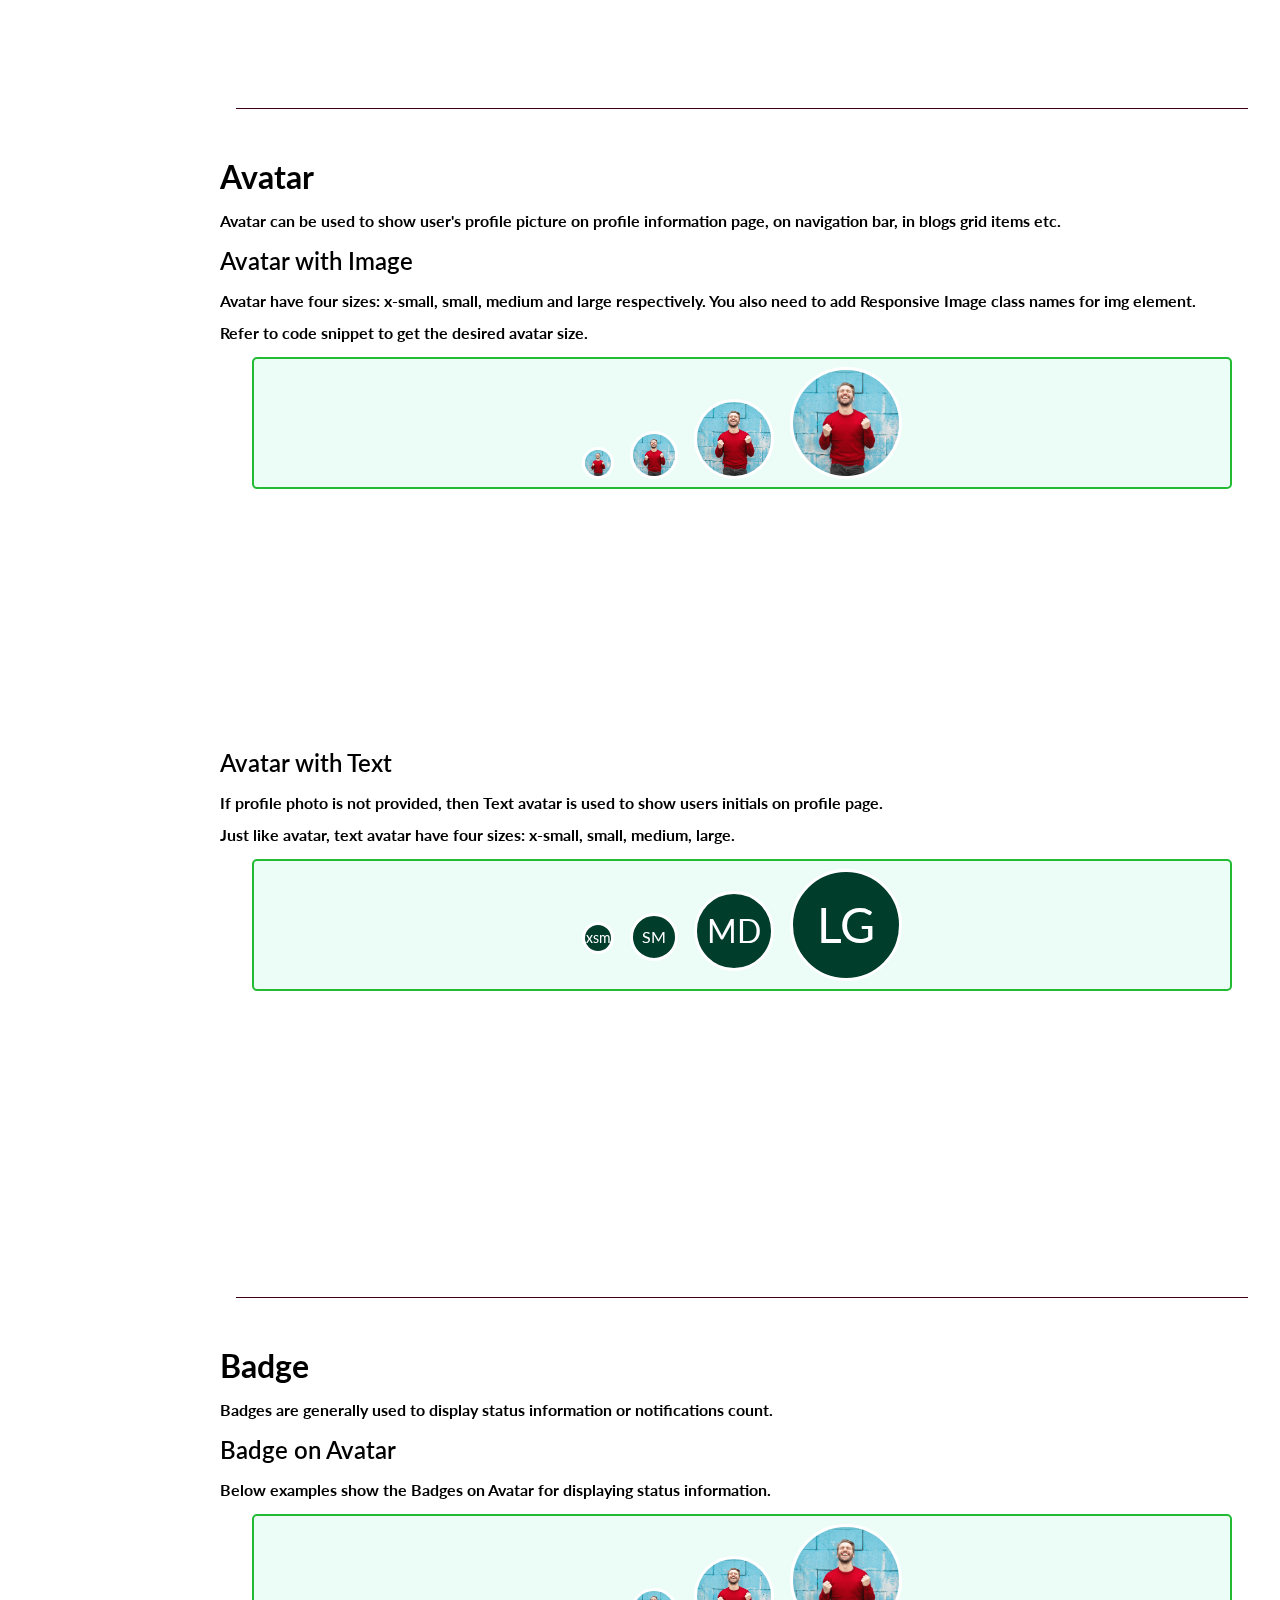
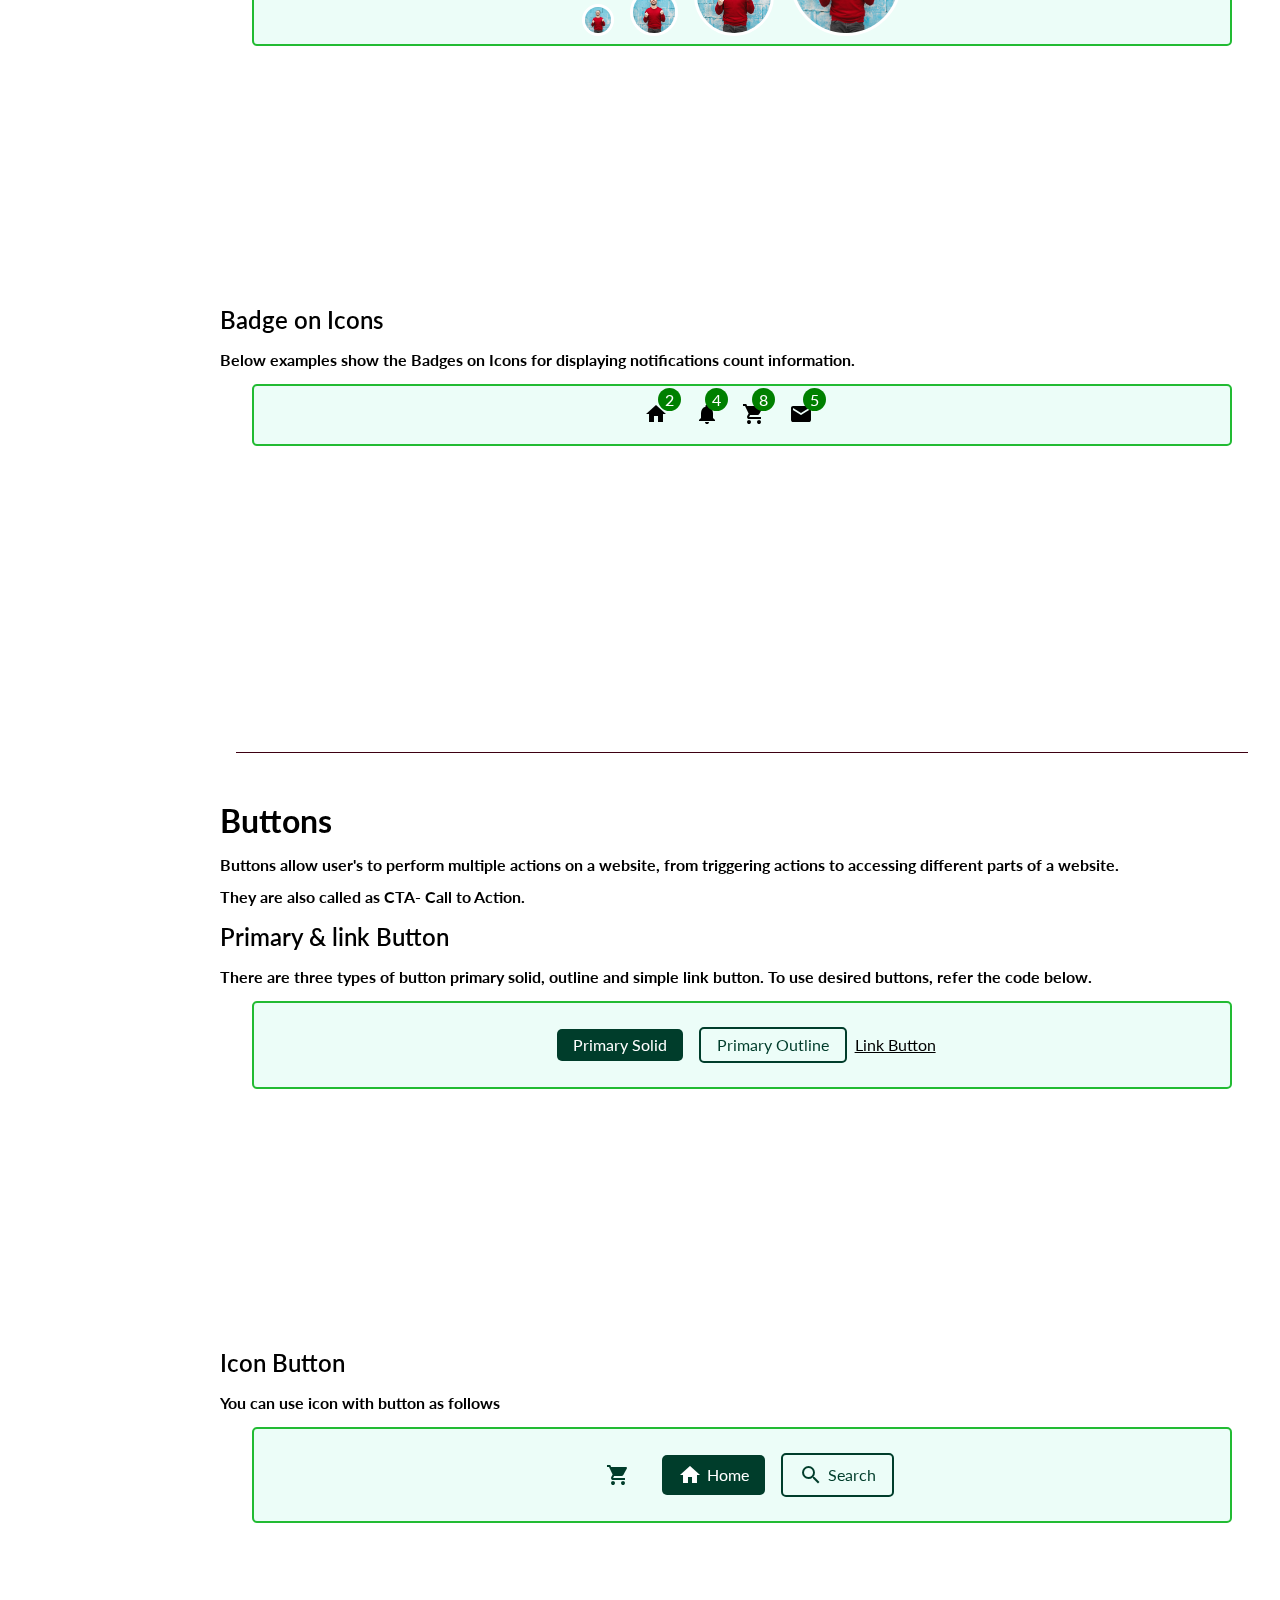
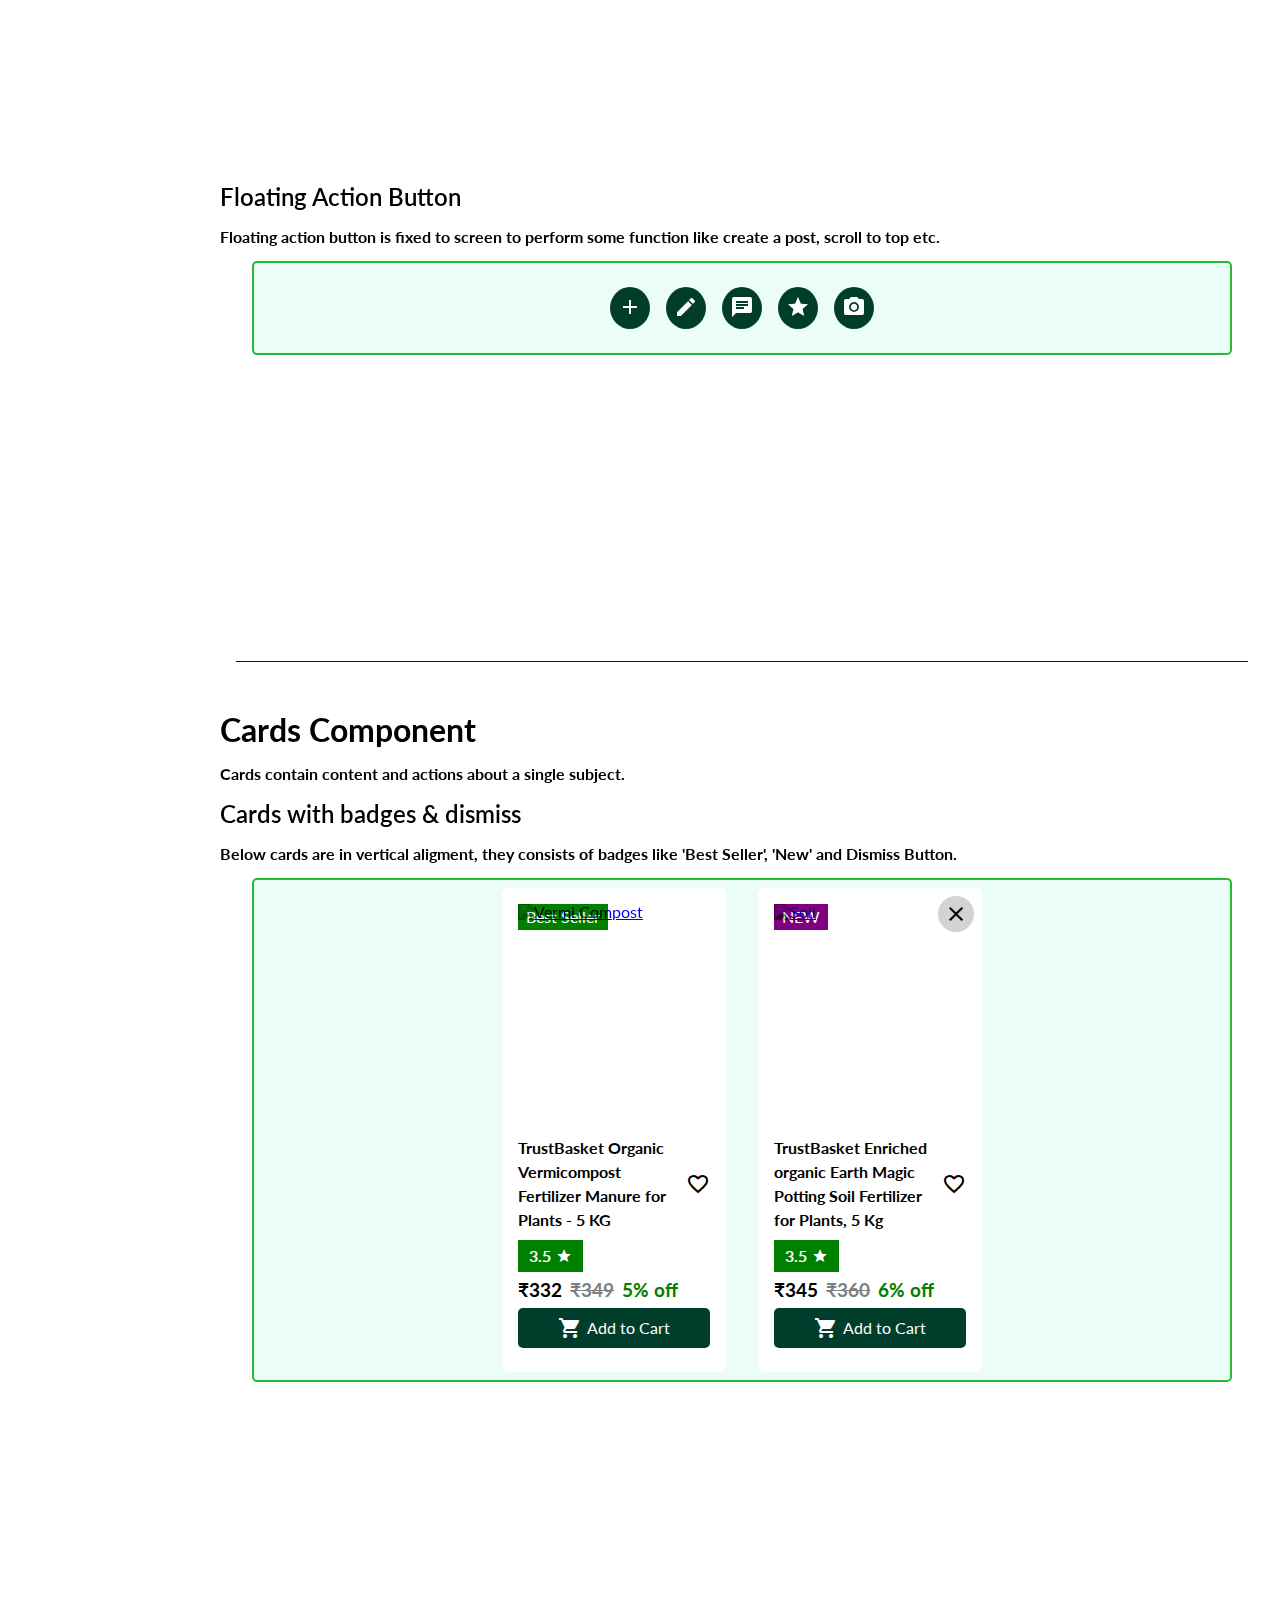
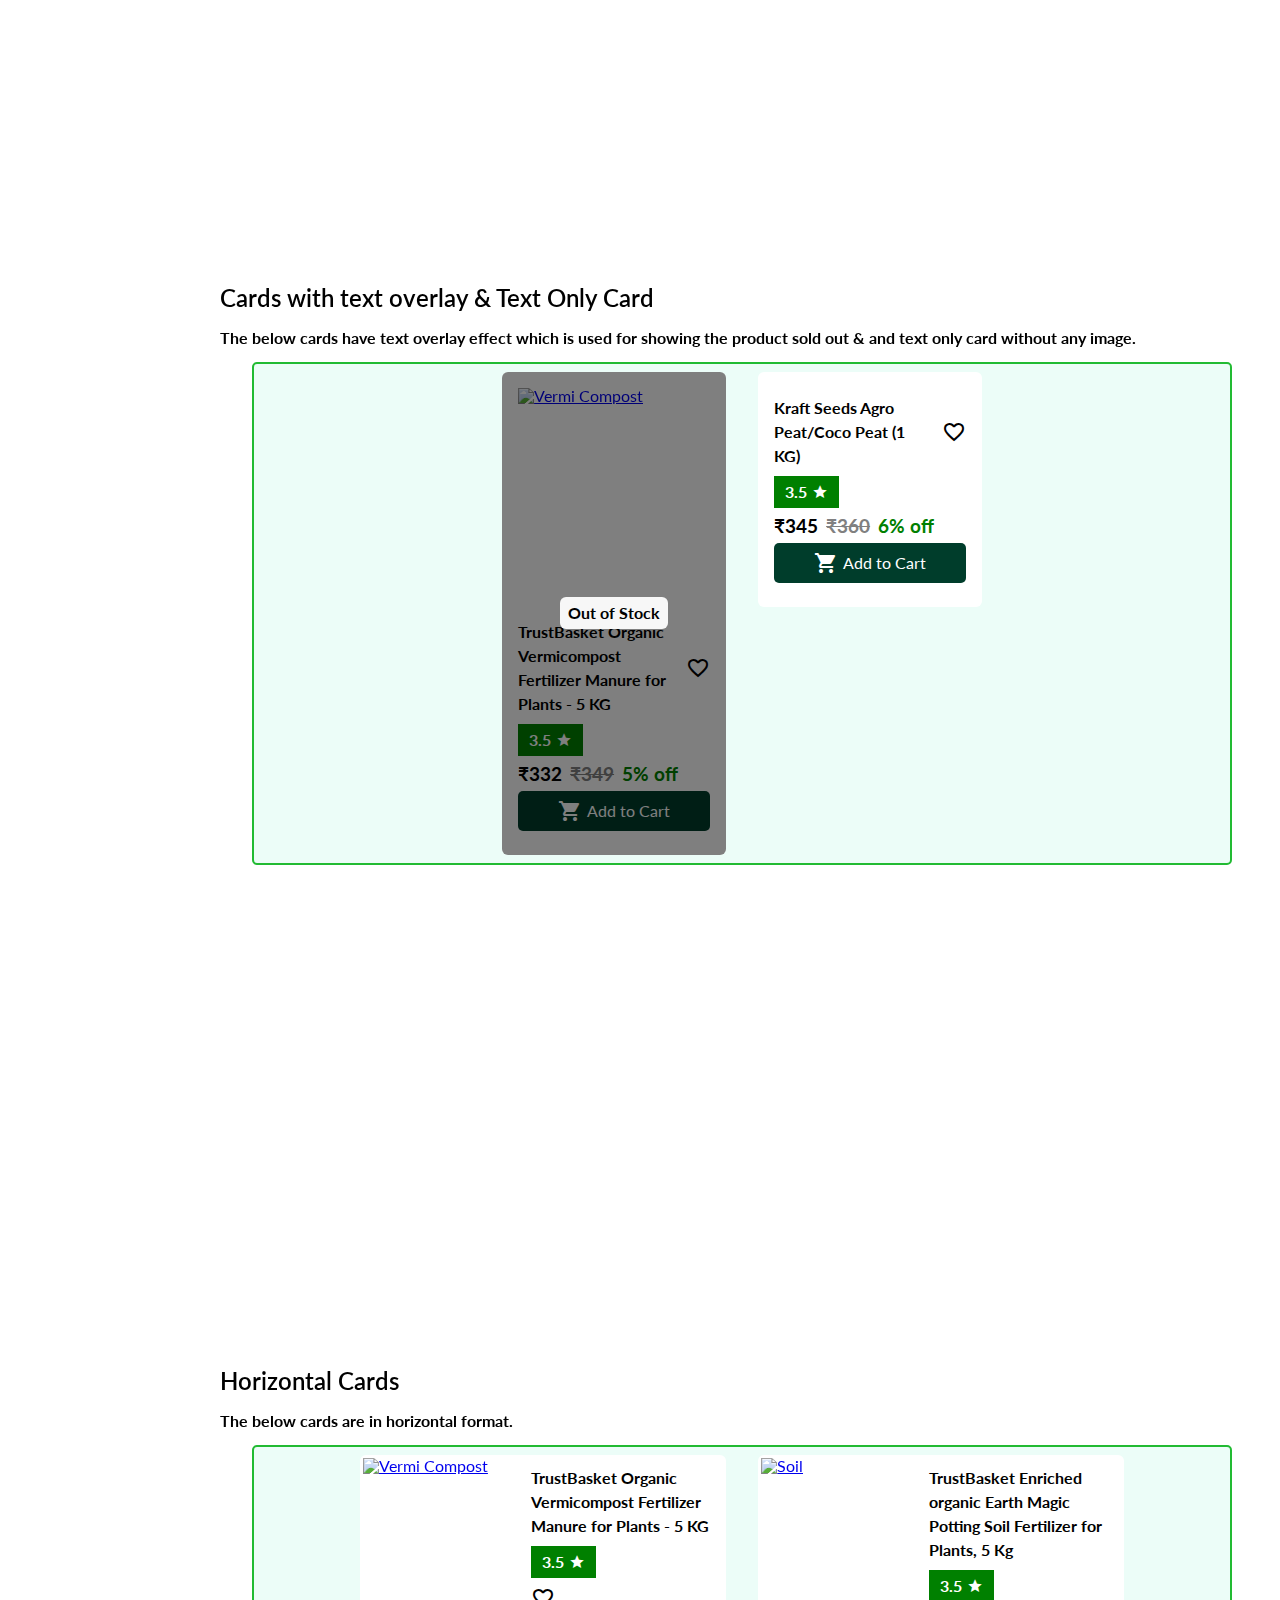
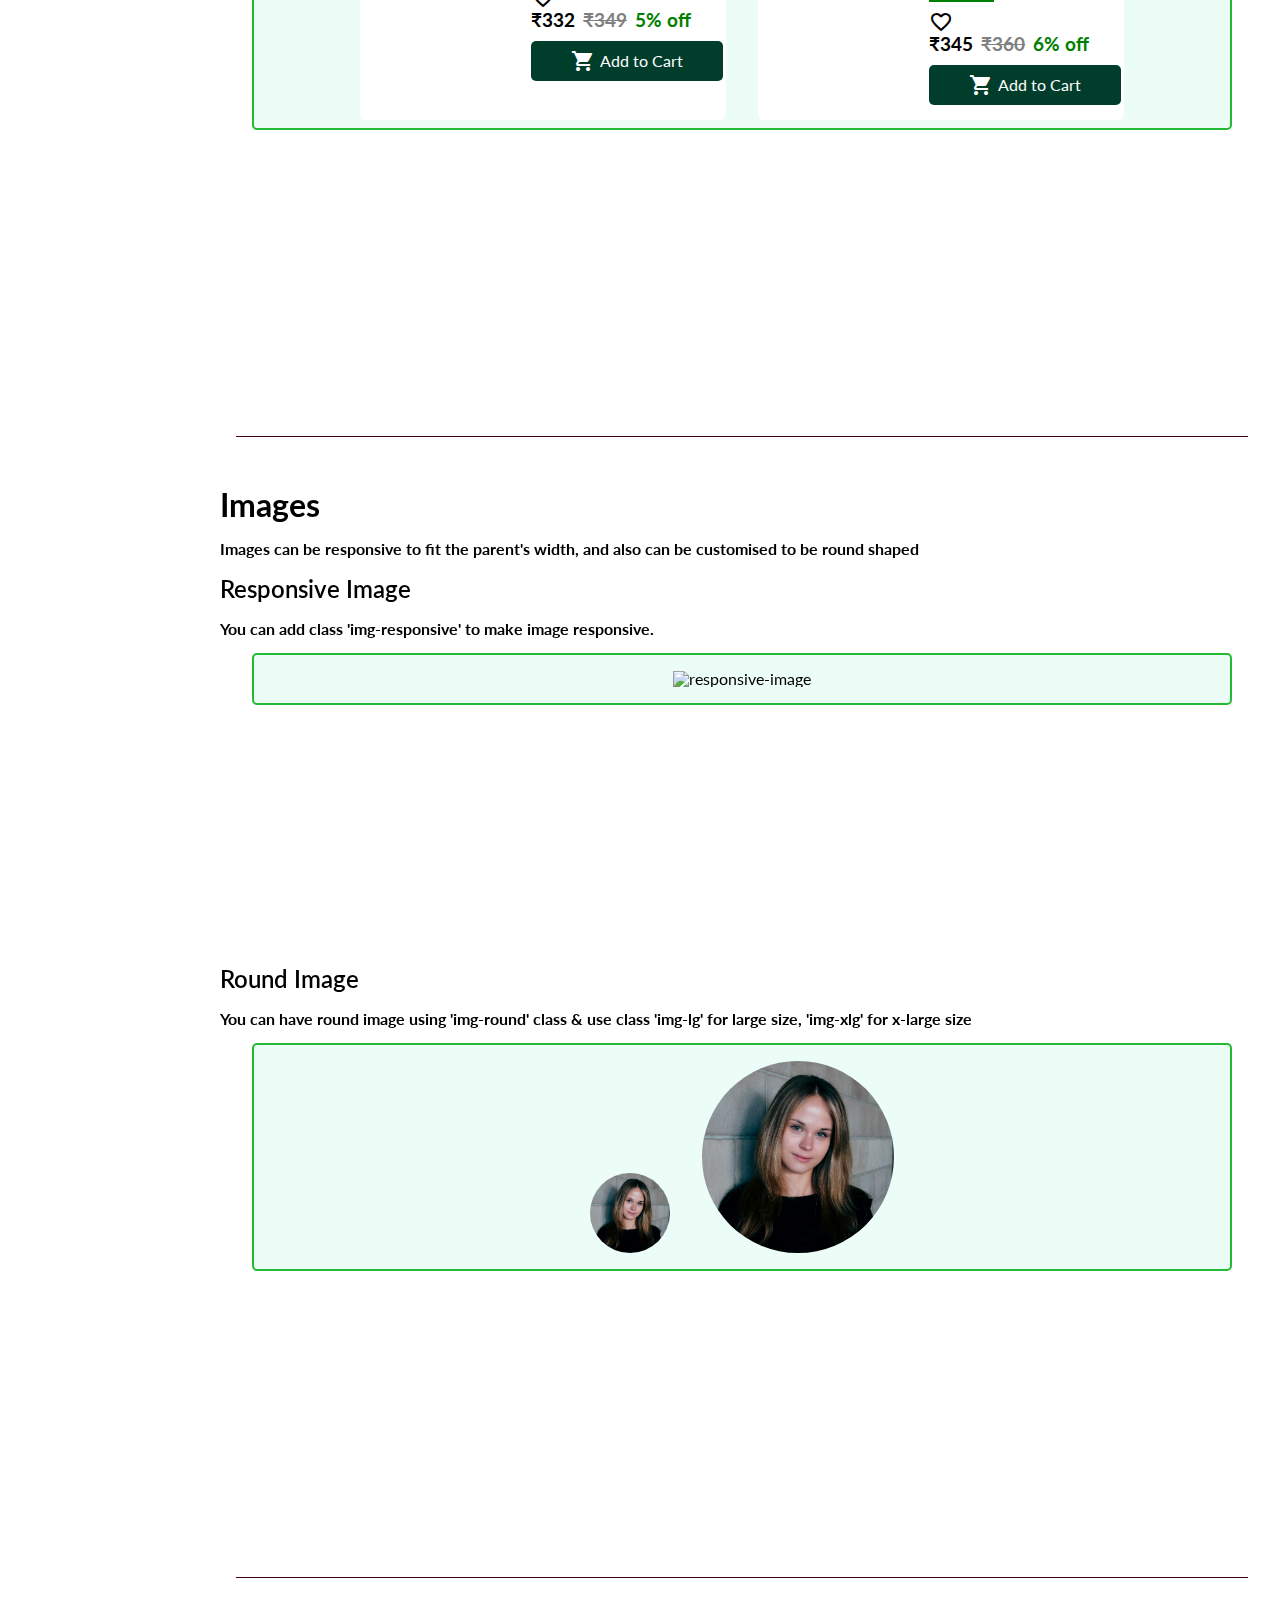
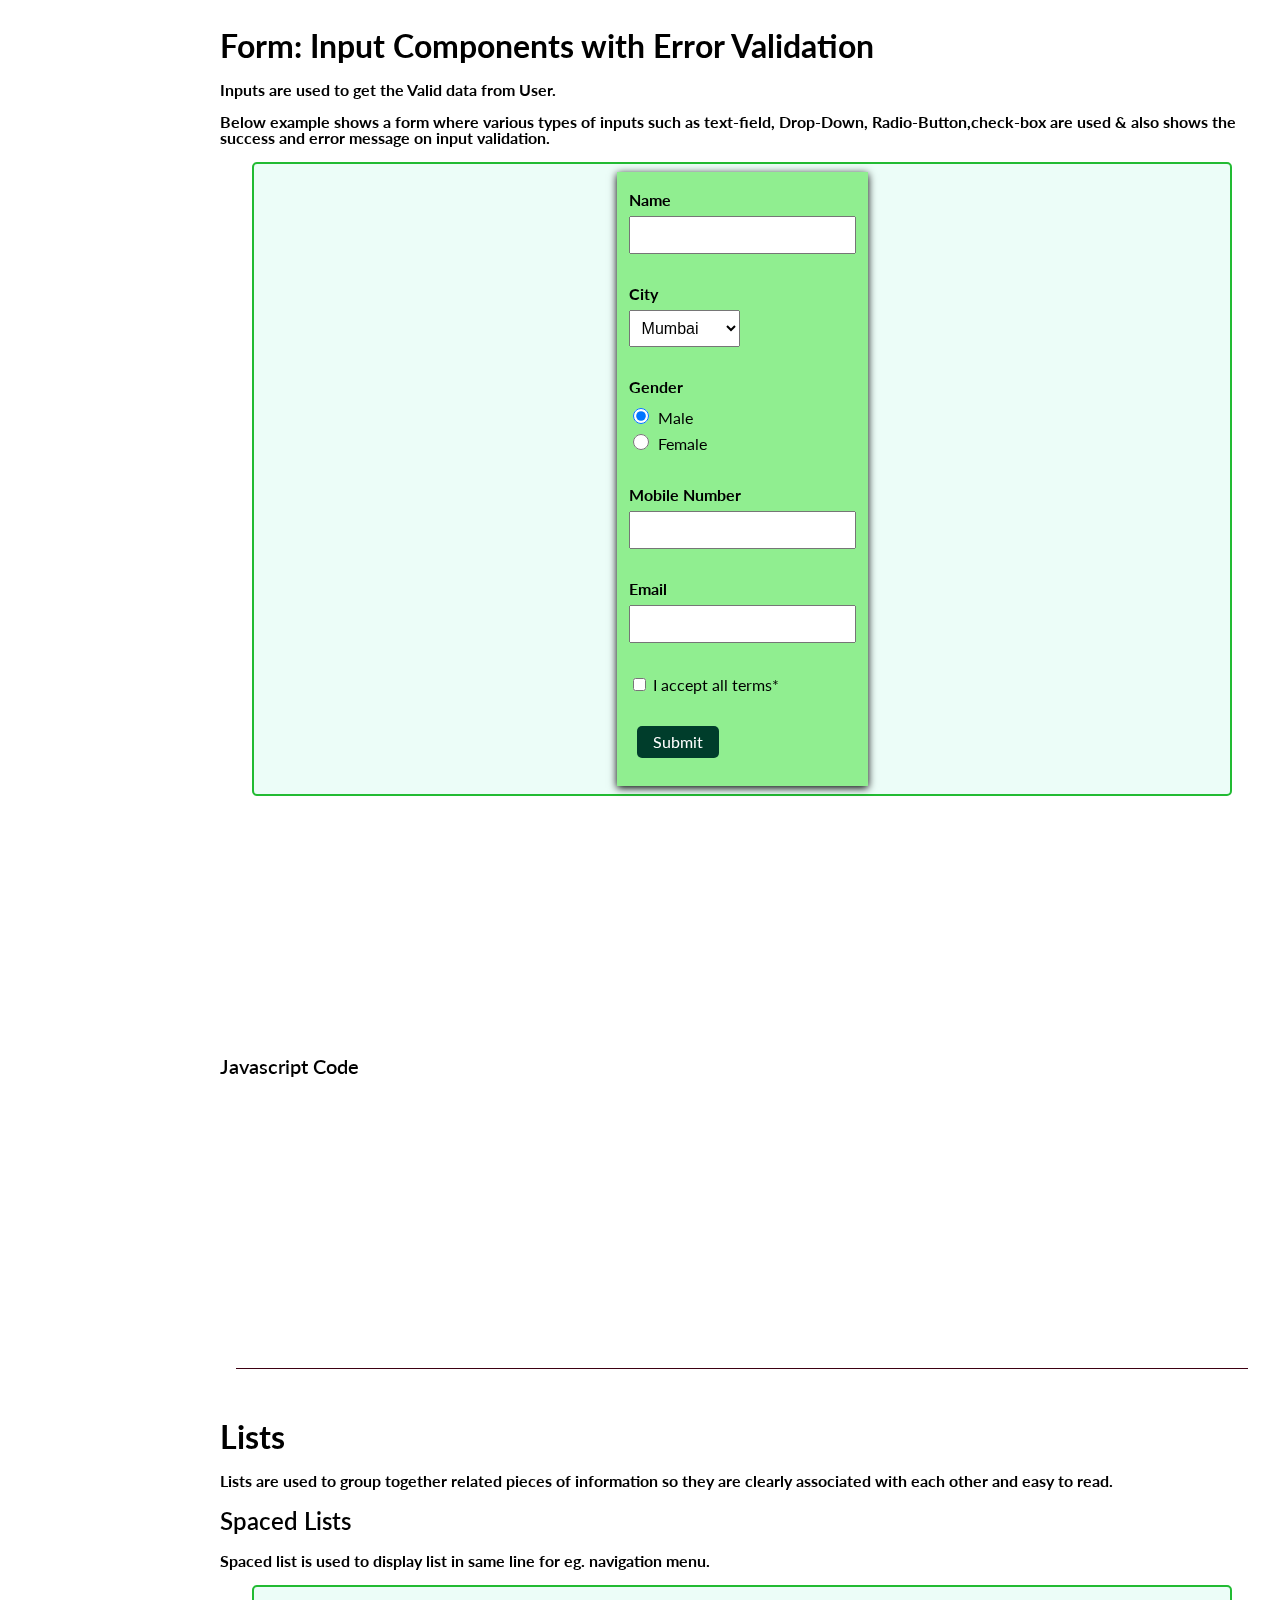
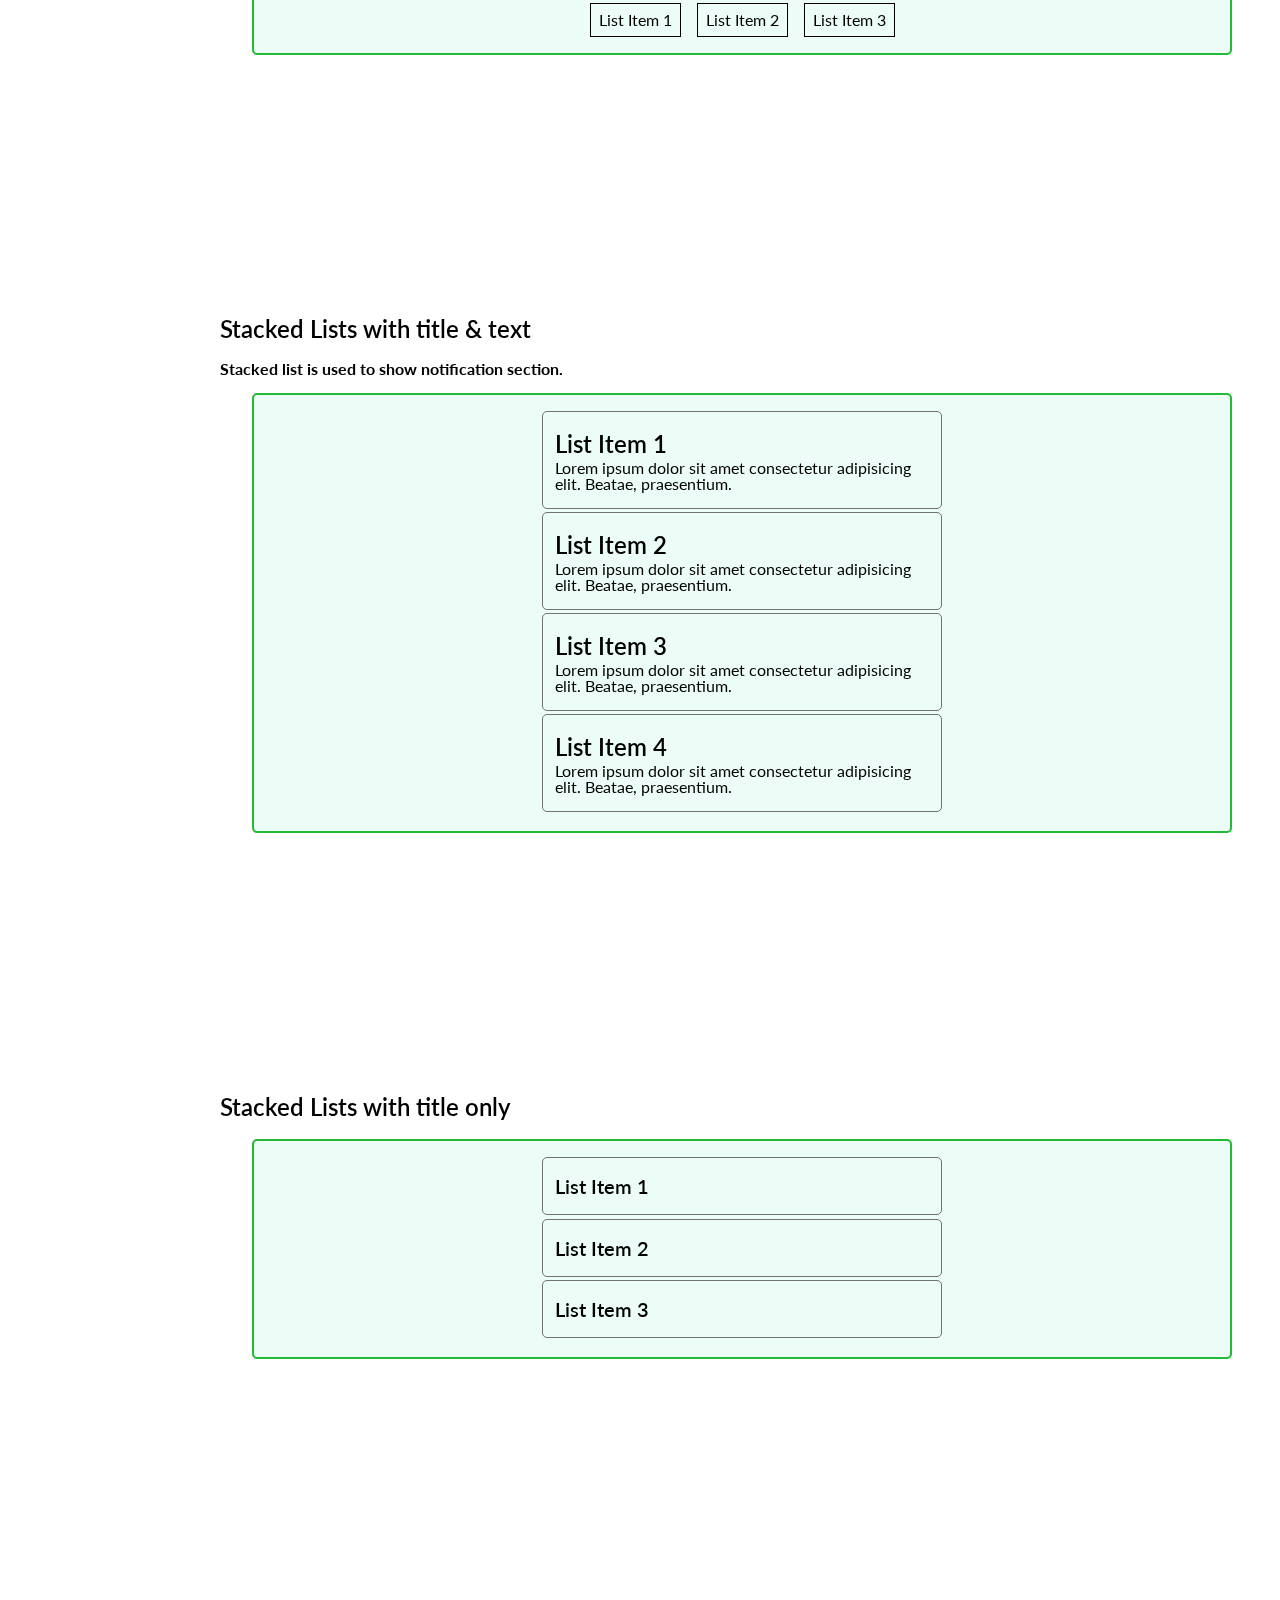
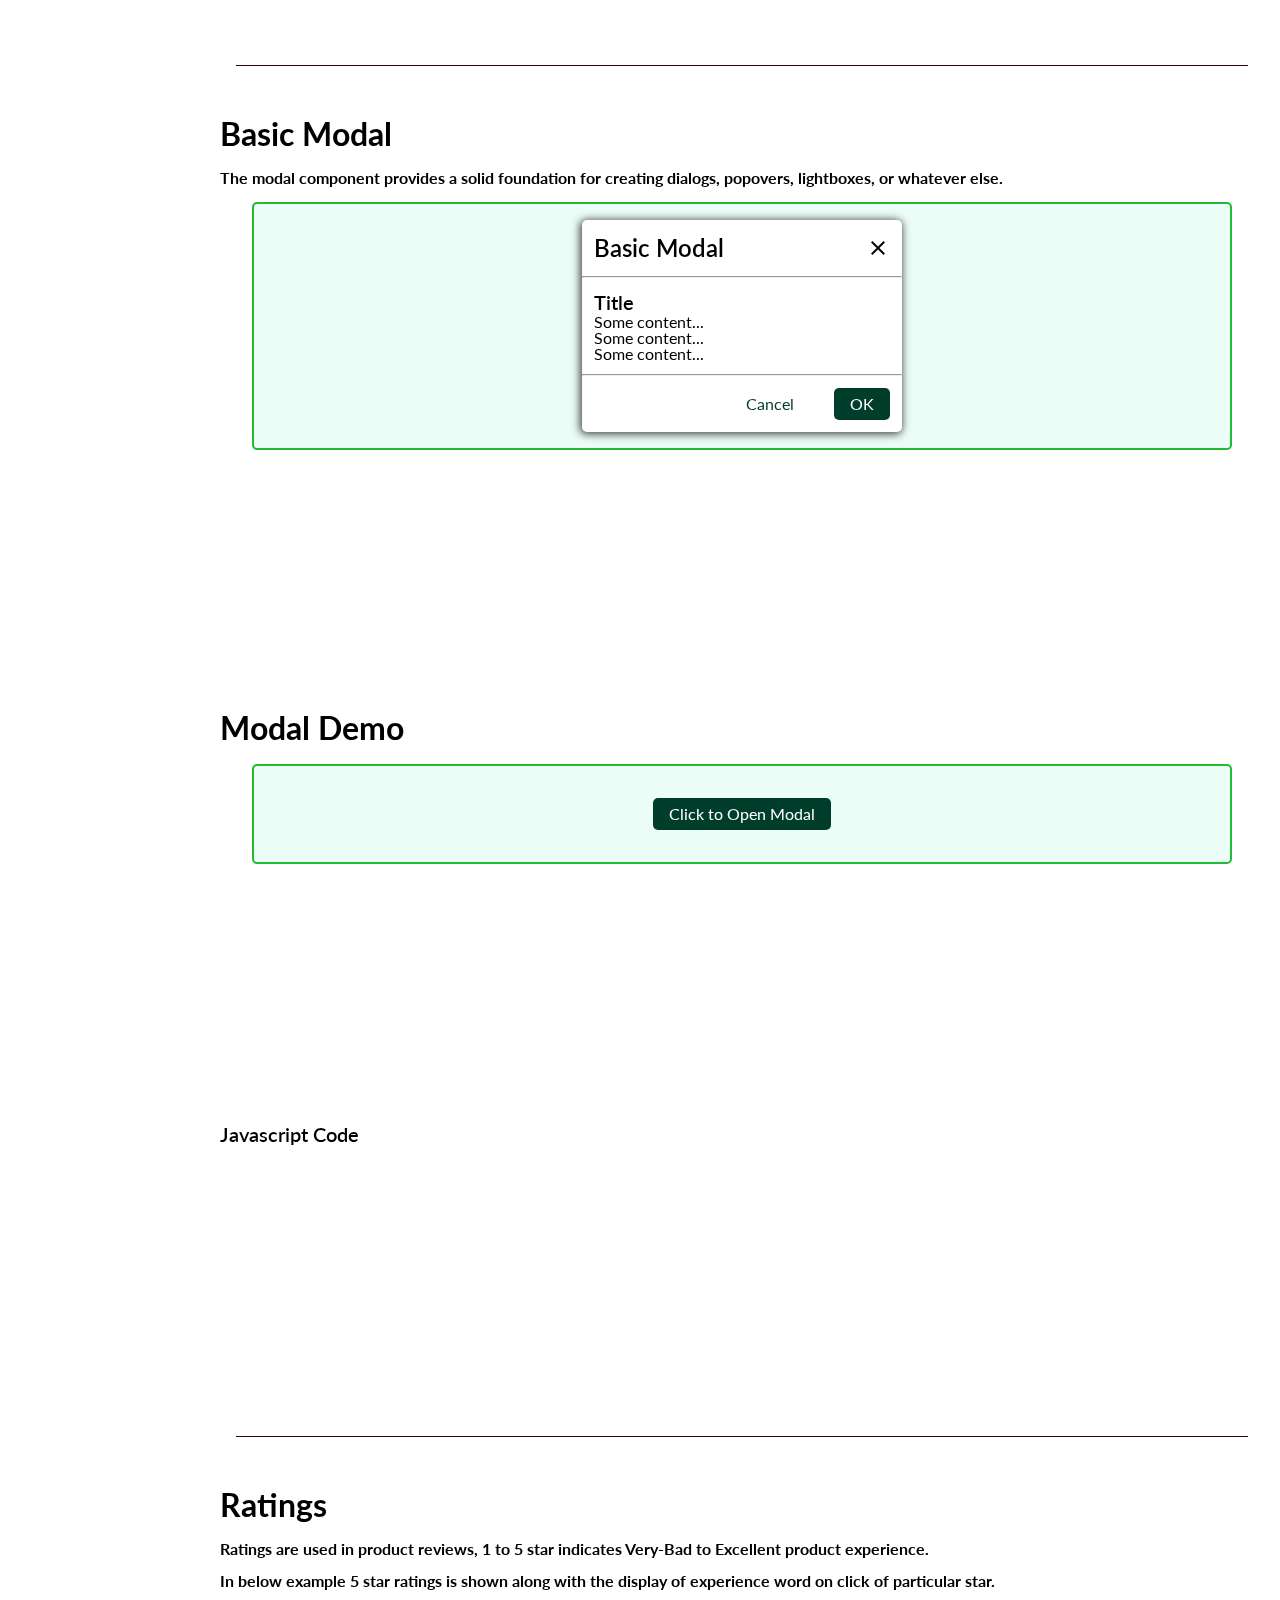
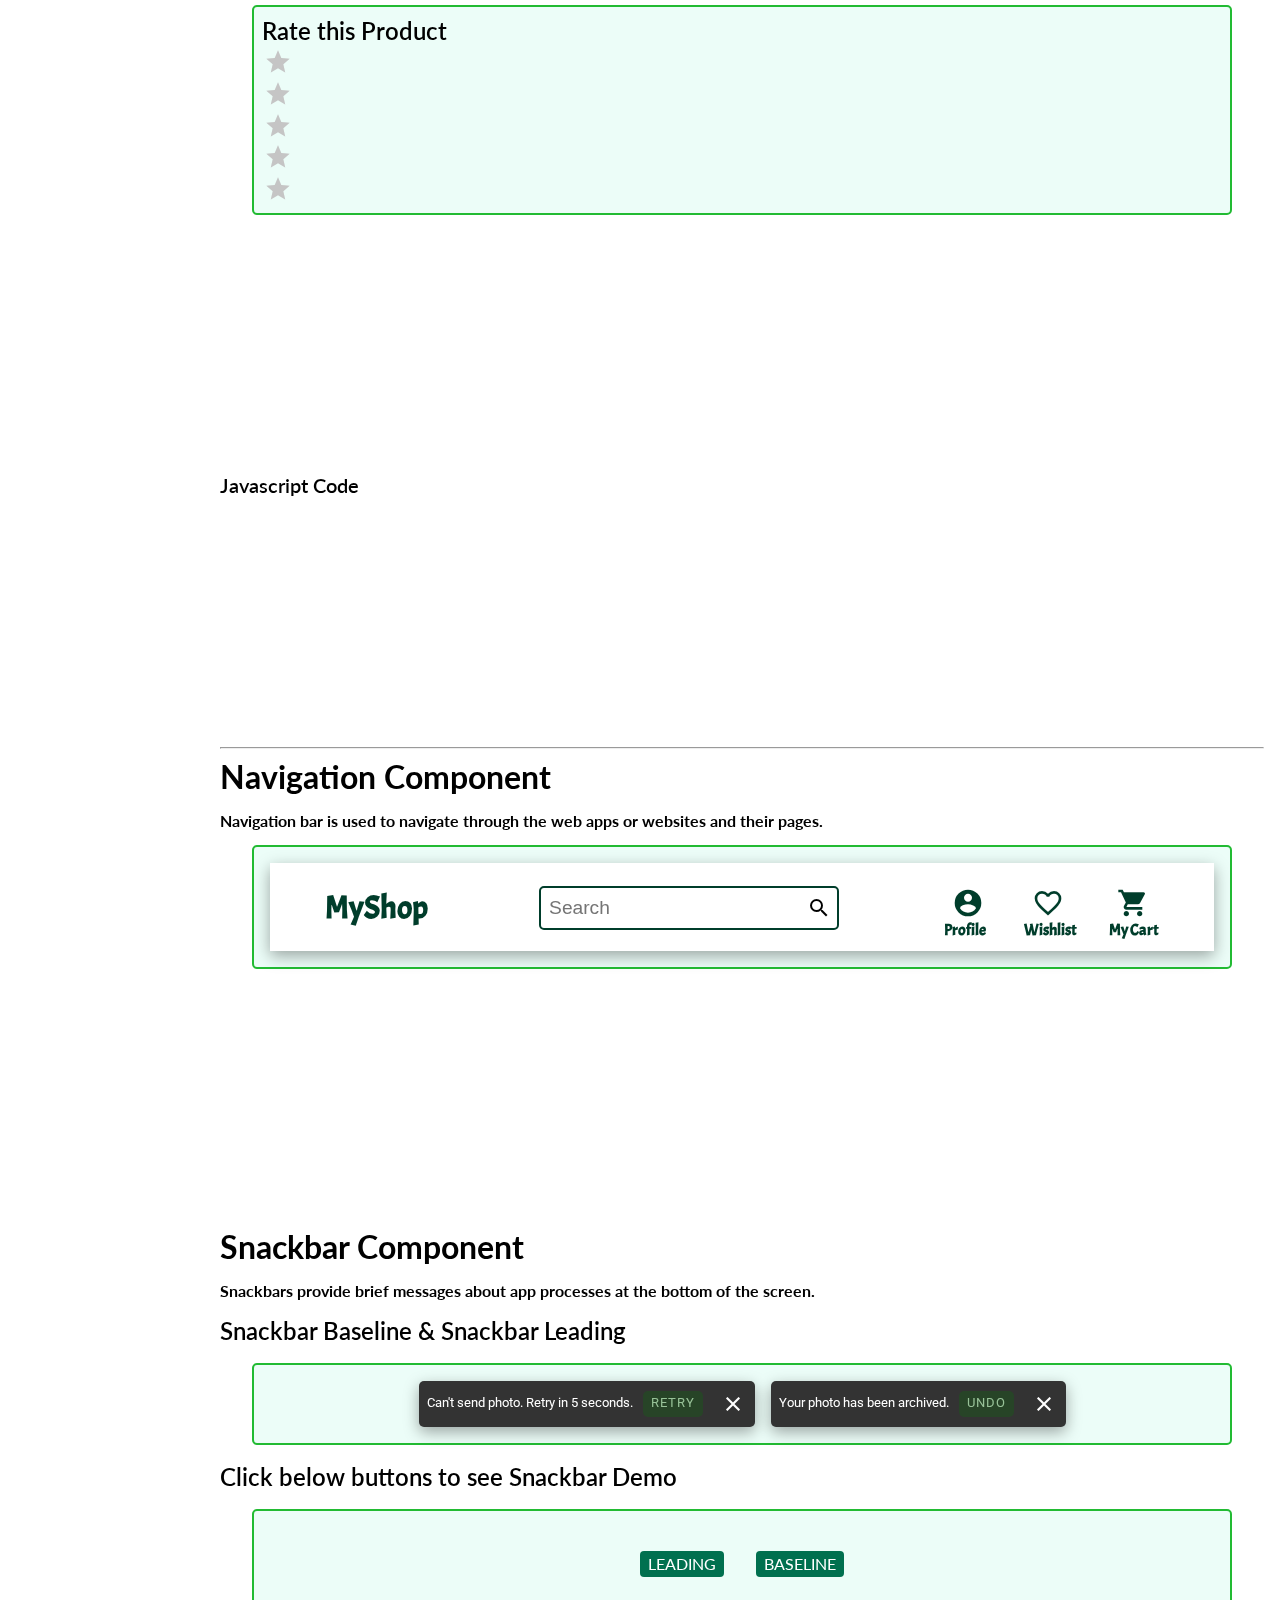
==== commit 1e1ed63e: "Merge pull request #9 from kedark152/navigation-desktop" ====
--- a/docs-site/docs.html
+++ b/docs-site/docs.html
@@ -35,7 +35,6 @@
           <li><a href="#badge" class="fw-bold">Badge</a></li>
           <li><a href="#buttons" class="fw-bold">Button</a></li>
           <li><a href="#card" class="fw-bold">Card</a></li>
-          <li><a href="#grid" class="fw-bold">Grids</a></li>
           <li><a href="#images" class="fw-bold">Image</a></li>
           <li><a href="#input" class="fw-bold">Input</a></li>
           <li><a href="#lists" class="fw-bold">Lists</a></li>
@@ -1054,58 +1053,6 @@
           >
           </iframe>
         </div>
-        <hr />
-        <!-- Grid Component -->
-        <h2 id="grid">Grid Component</h2>
-        <p class="mg-y-sm para-sm">
-          CSS Grid is a powerful tool that allows for two-dimensional layouts to
-          be created on the web.
-        </p>
-        <h3>Grid 2 Column Layout</h3>
-        <div class="demo-container pd-sm">
-          <div class="grid-col-2 border-black-1px">
-            <div class="grid-item img-responsive">
-              <img src="https://picsum.photos/200/200" />
-            </div>
-            <div class="grid-item fs-md">
-              <div>
-                <h3>My Journey of life</h3>
-                <p class="fs-sm grid-text">
-                  Lorem ipsum dolor sit amet consectetur adipisicing elit. Sint,
-                  facere!
-                </p>
-              </div>
-            </div>
-          </div>
-        </div>
-        <h3>Grid 3 Column Layout</h3>
-        <div class="demo-container pd-sm">
-          <div class="grid-col-3 border-black-1px">
-            <div class="grid-item">
-              <img src="https://picsum.photos/200/200" />
-            </div>
-            <div class="grid-item fs-md">
-              <div>
-                <h3>Grid 3 Column Layout</h3>
-                <p class="fs-sm grid-text">
-                  Lorem ipsum dolor sit amet consectetur adipisicing elit. Sint,
-                  facere!
-                </p>
-              </div>
-            </div>
-            <div class="grid-item">
-              <img src="https://picsum.photos/200/200" />
-            </div>
-          </div>
-        </div>
-        <div class="demo-code">
-          <iframe
-            src="https://carbon.now.sh/embed?bg=rgba%28140%2C230%2C195%2C1%29&t=cobalt&wt=none&l=htmlmixed&width=320&ds=true&dsyoff=18px&dsblur=68px&wc=true&wa=false&pv=14px&ph=21px&ln=false&fl=1&fm=Hack&fs=12.5px&lh=136%25&si=false&es=2x&wm=false&code=%253C%21--%2520Grid%25202%2520Column%2520Layout%2520--%253E%250A%253Cdiv%2520class%253D%2522grid-col-2%2522%253E%250A%2520%2520%2520%2520%253Cdiv%2520class%253D%2522grid-item%2520img-responsive%2522%253E%2509%253Cimg%2520src%253D%2522https%253A%252F%252Fpicsum.photos%252F200%252F200%2522%252F%253E%253C%252Fdiv%253E%250A%2520%2520%2520%2520%253Cdiv%2520class%253D%2522grid-item%2520fs-md%2522%253E%250A%2520%2520%2520%2520%253Cdiv%2520%253E%2520%250A%2520%2520%2520%2520%253Ch3%253EMy%2520Journey%2520of%2520life%253C%252Fh3%253E%250A%2520%2520%2520%2520%253Cp%2520class%253D%2522fs-sm%2520grid-text%2522%253ELorem%2520ipsum%2520dolor%2520sit%2520amet%2520consectetur%2520adipisicing%2520elit.%2520Sint%252C%2520facere%21%253C%252Fp%253E%250A%2520%2520%253C%252Fdiv%253E%250A%253C%252Fdiv%253E%250A%253C%21--%2520Grid%25203%2520Column%2520Layout%2520--%253E%250A%253Cdiv%2520class%253D%2522grid-col-3%2522%253E%250A%2520%2520%2520%2520%253Cdiv%2520class%253D%2522grid-item%2522%253E%253Cimg%2520src%253D%2522https%253A%252F%252Fpicsum.photos%252F200%252F200%2522%252F%253E%253C%252Fdiv%253E%250A%2520%2520%2520%2520%253Cdiv%2520class%253D%2522grid-item%2520fs-md%2522%253E%250A%2520%2520%2520%2520%253Cdiv%253E%2520%250A%2520%2520%2520%2520%253Ch3%253EGrid%25203%2520Column%2520Layout%253C%252Fh3%253E%250A%2520%2520%2520%2520%253Cp%2520class%253D%2522fs-sm%2520grid-text%2522%253ELorem%2520ipsum%2520dolor%2520sit%2520amet%2520consectetur%2520adipisicing%2520elit.%2520Sint%252C%2520facere%21%253C%252Fp%253E%250A%2520%2520%2520%2520%253C%252Fdiv%253E%250A%2520%2520%2520%2520%253C%252Fdiv%253E%250A%2520%2520%2520%2520%253Cdiv%2520class%253D%2522grid-item%2522%253E%253Cimg%2520src%253D%2522https%253A%252F%252Fpicsum.photos%252F200%252F200%2522%252F%253E%253C%252Fdiv%253E%250A%253C%252Fdiv%253E%250A"
-            sandbox="allow-scripts allow-same-origin"
-          >
-          </iframe>
-        </div>
-        <hr />
         <!-- Snackbar Component -->
         <h2 id="snackbar">Snackbar Component</h2>
         <p class="mg-y-sm para-sm">
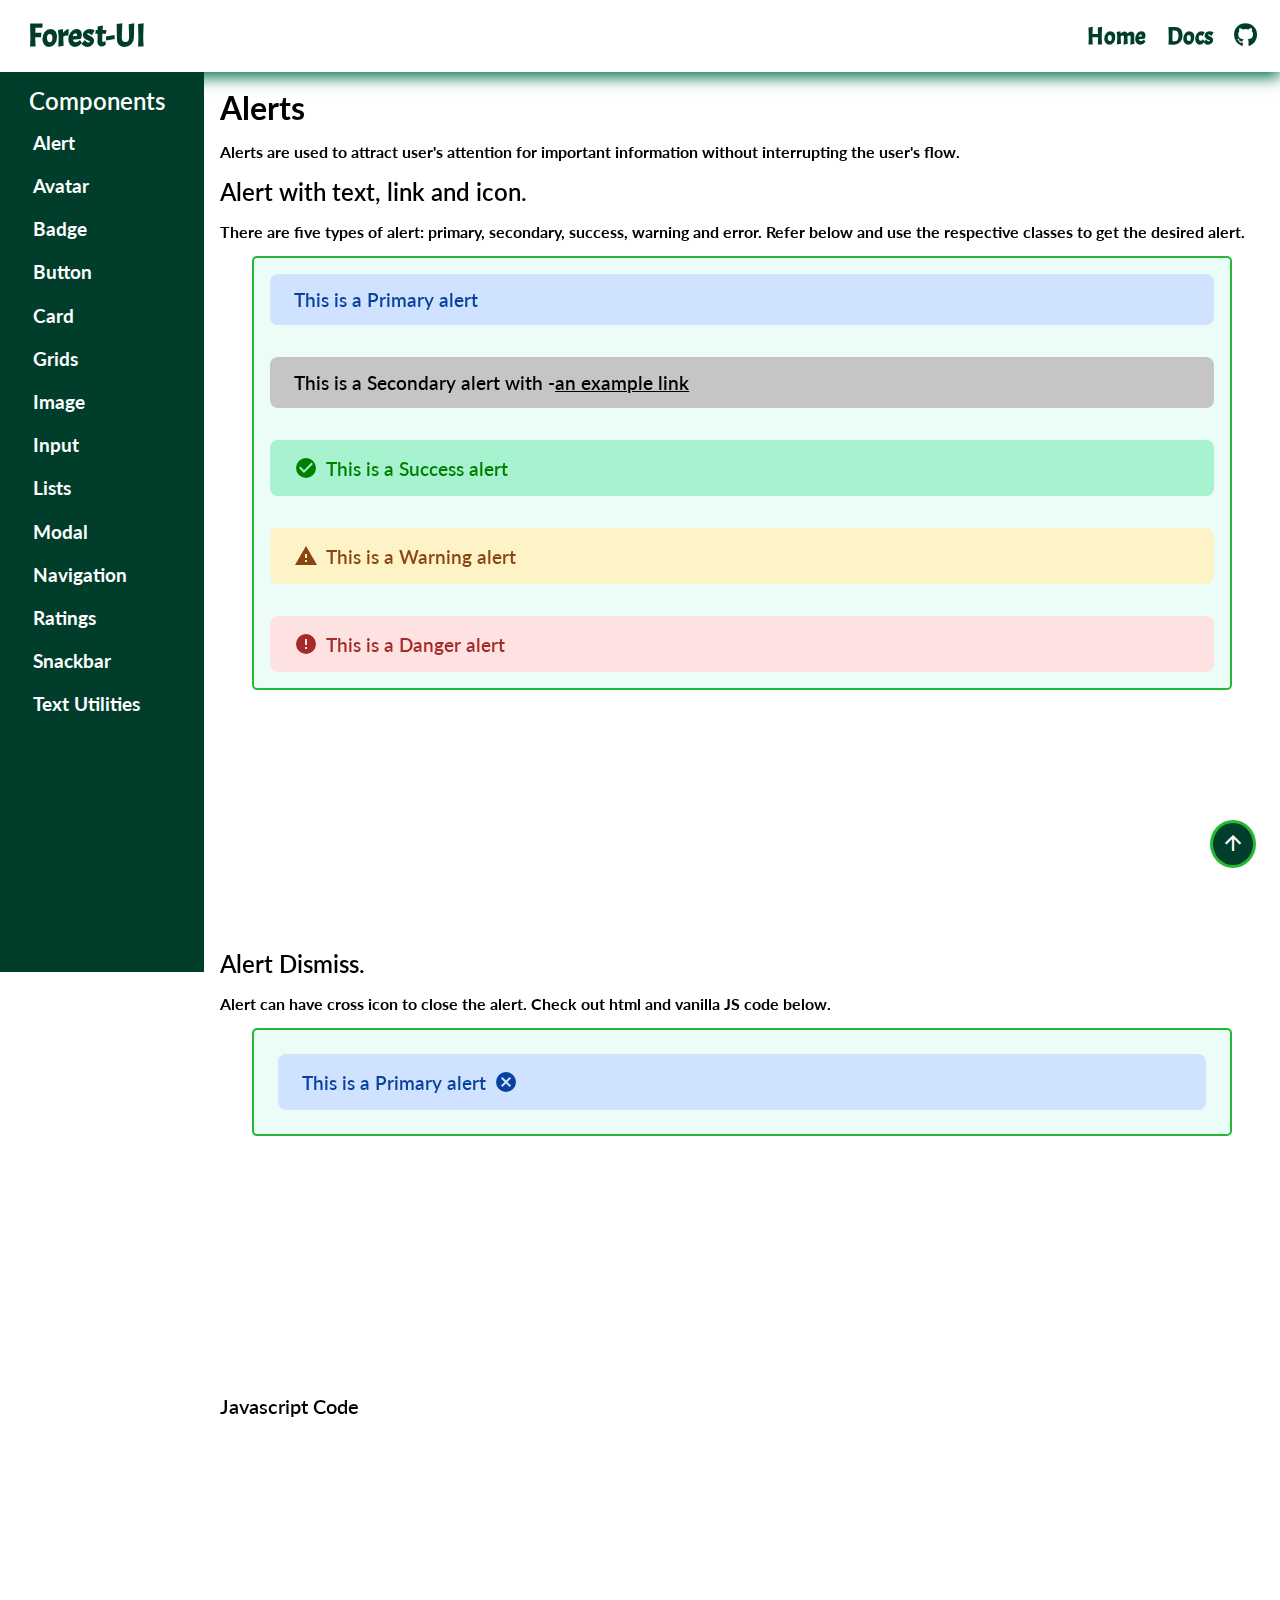
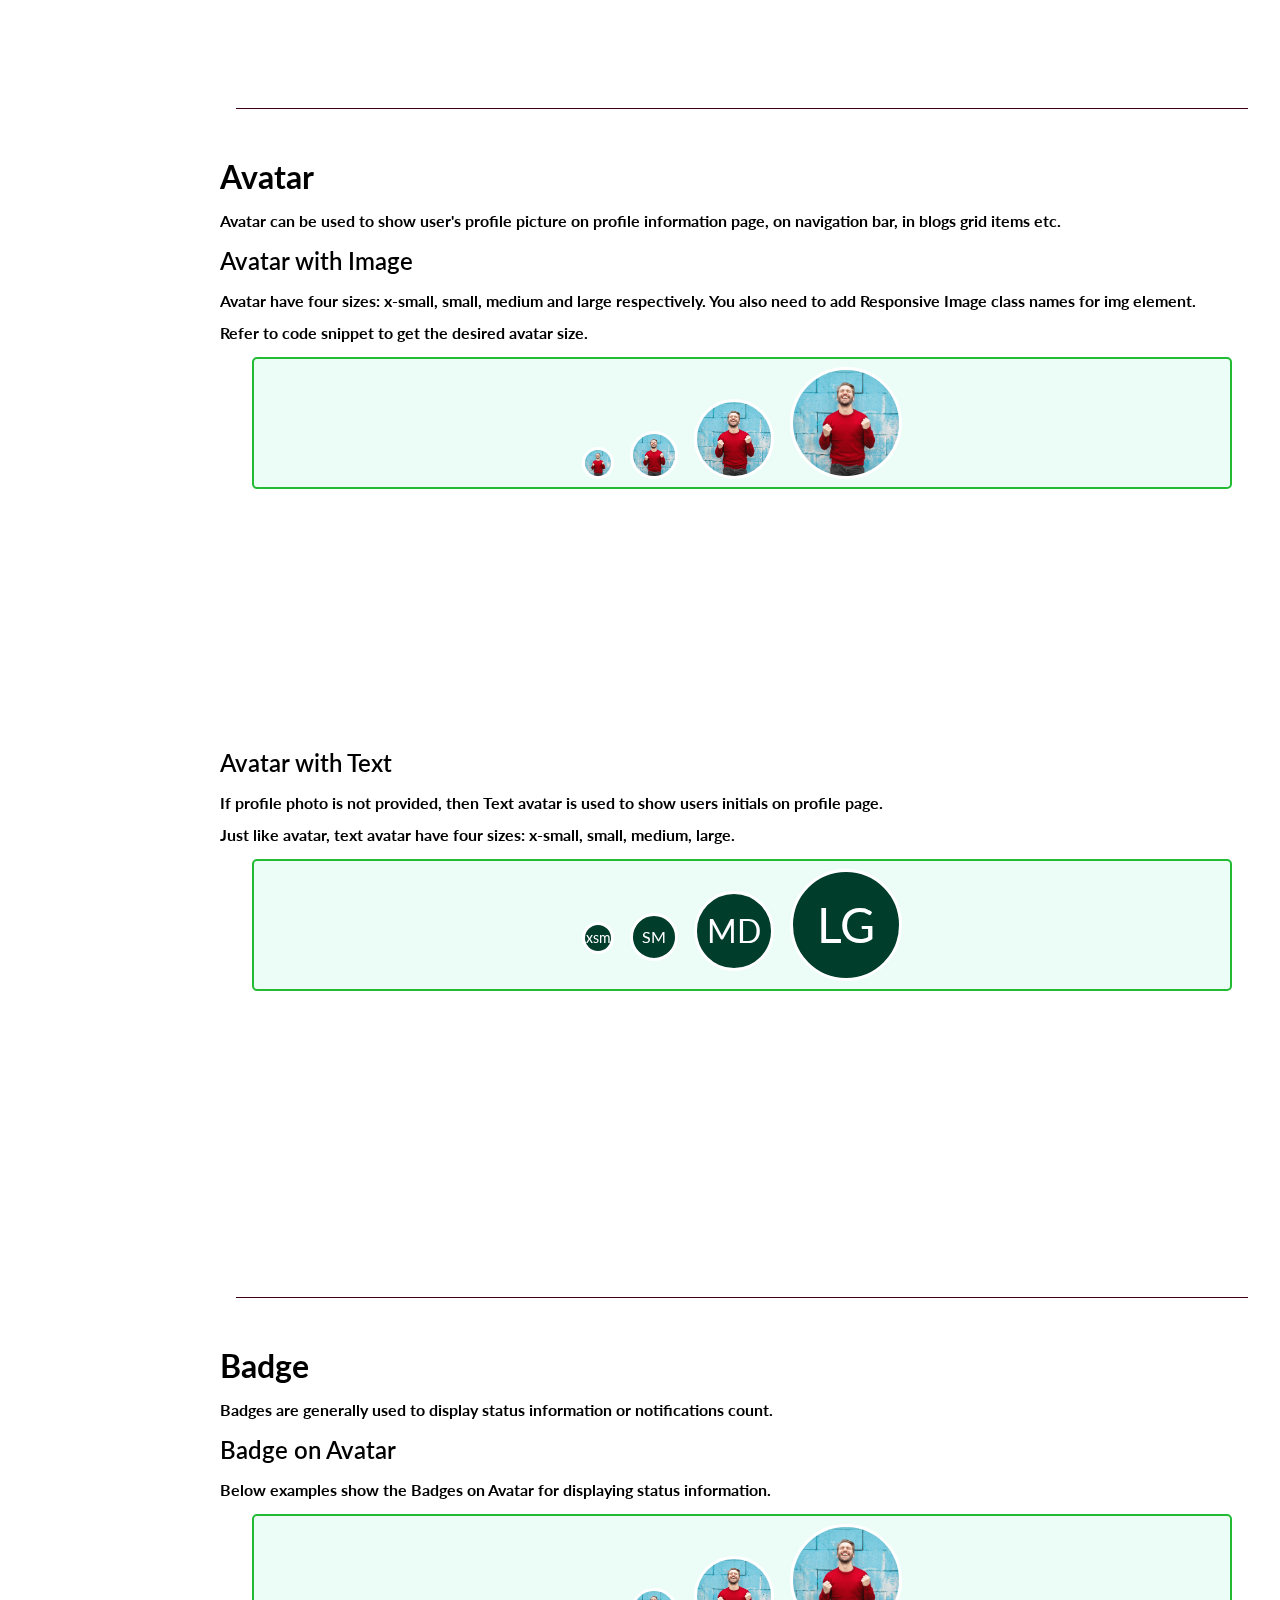
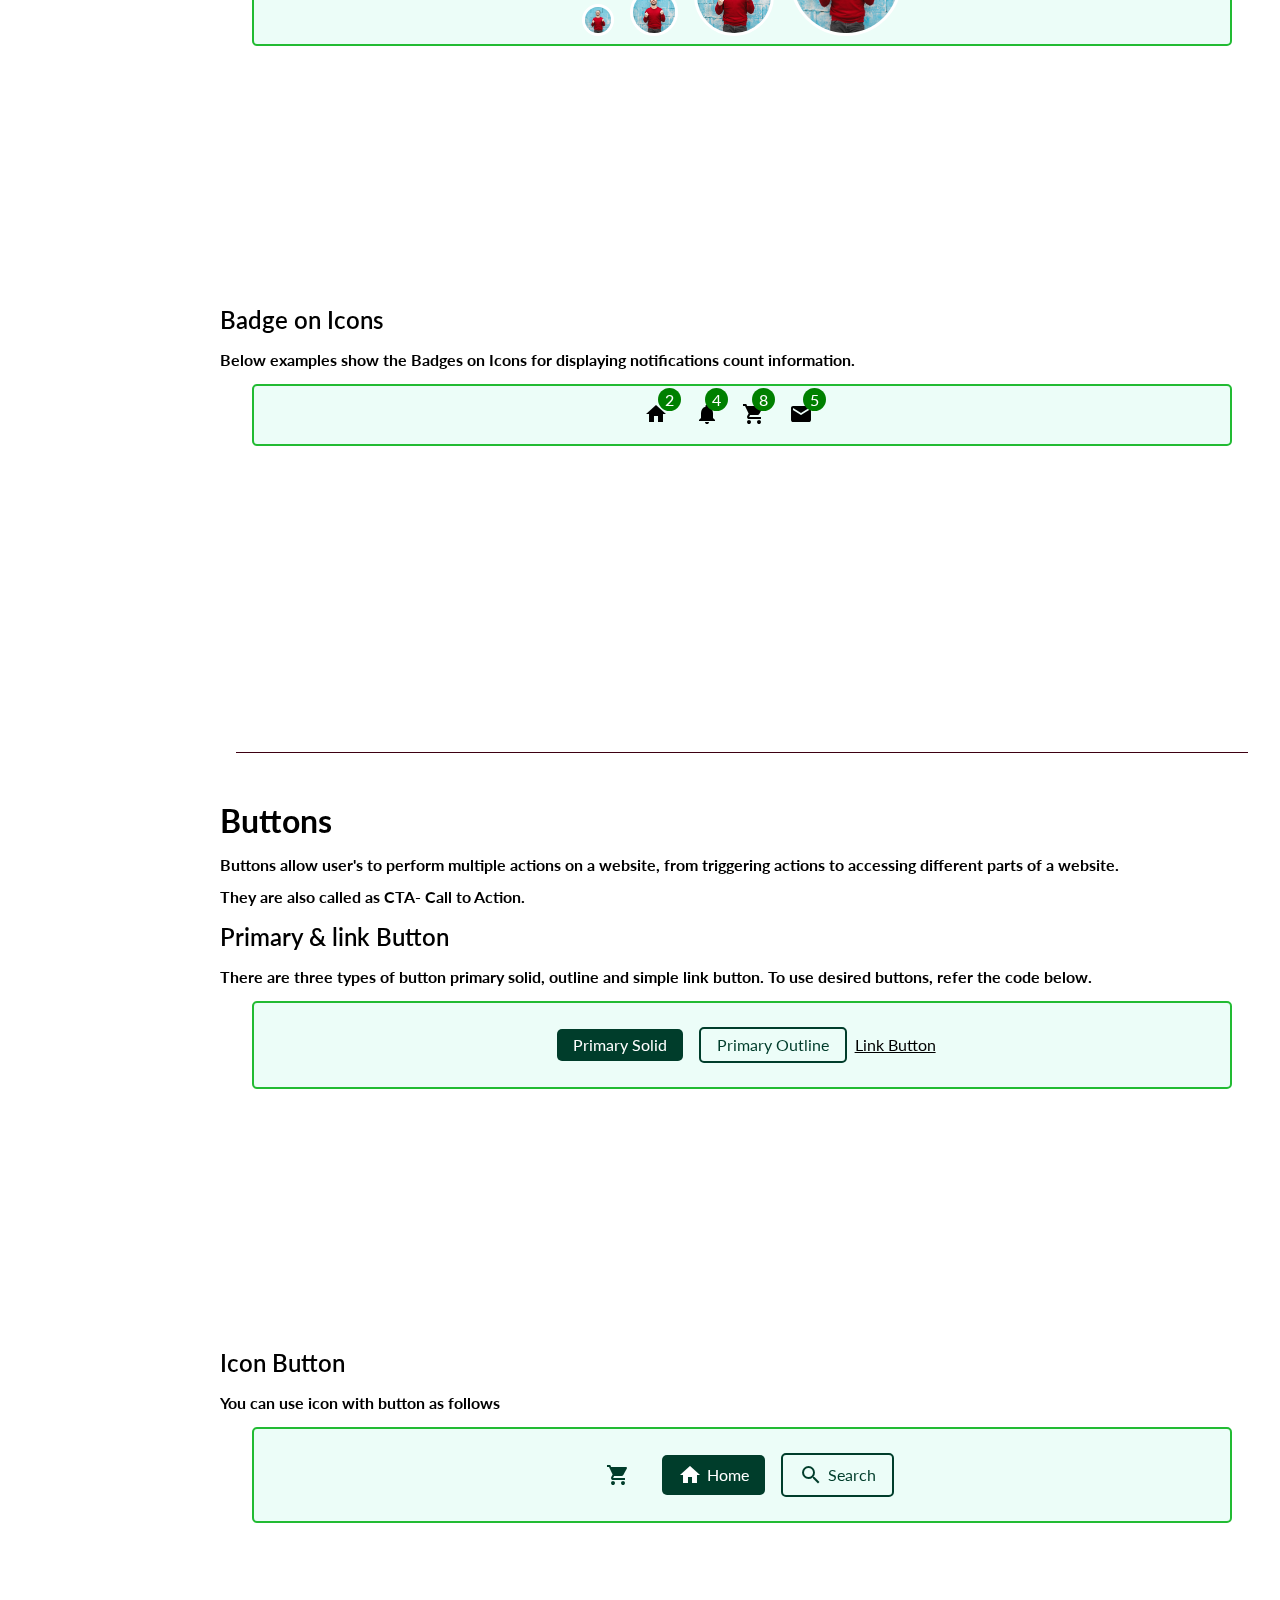
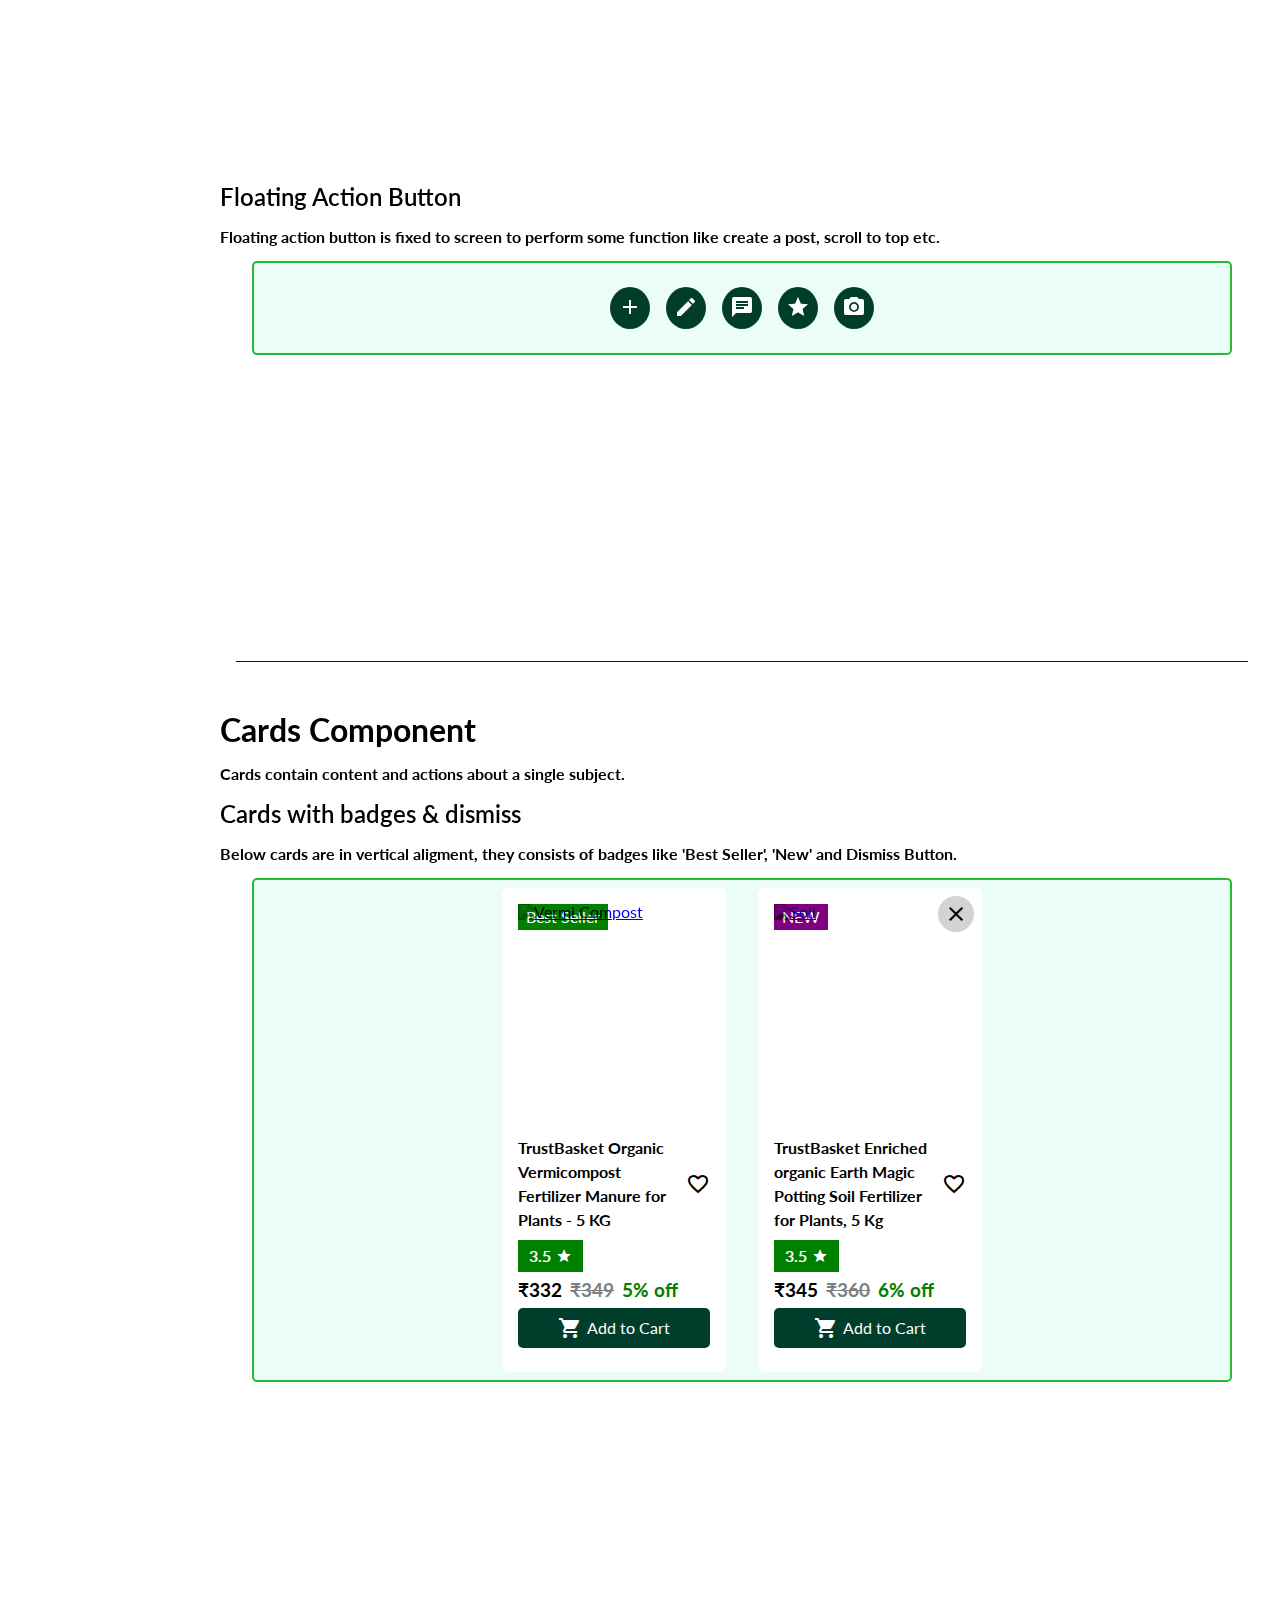
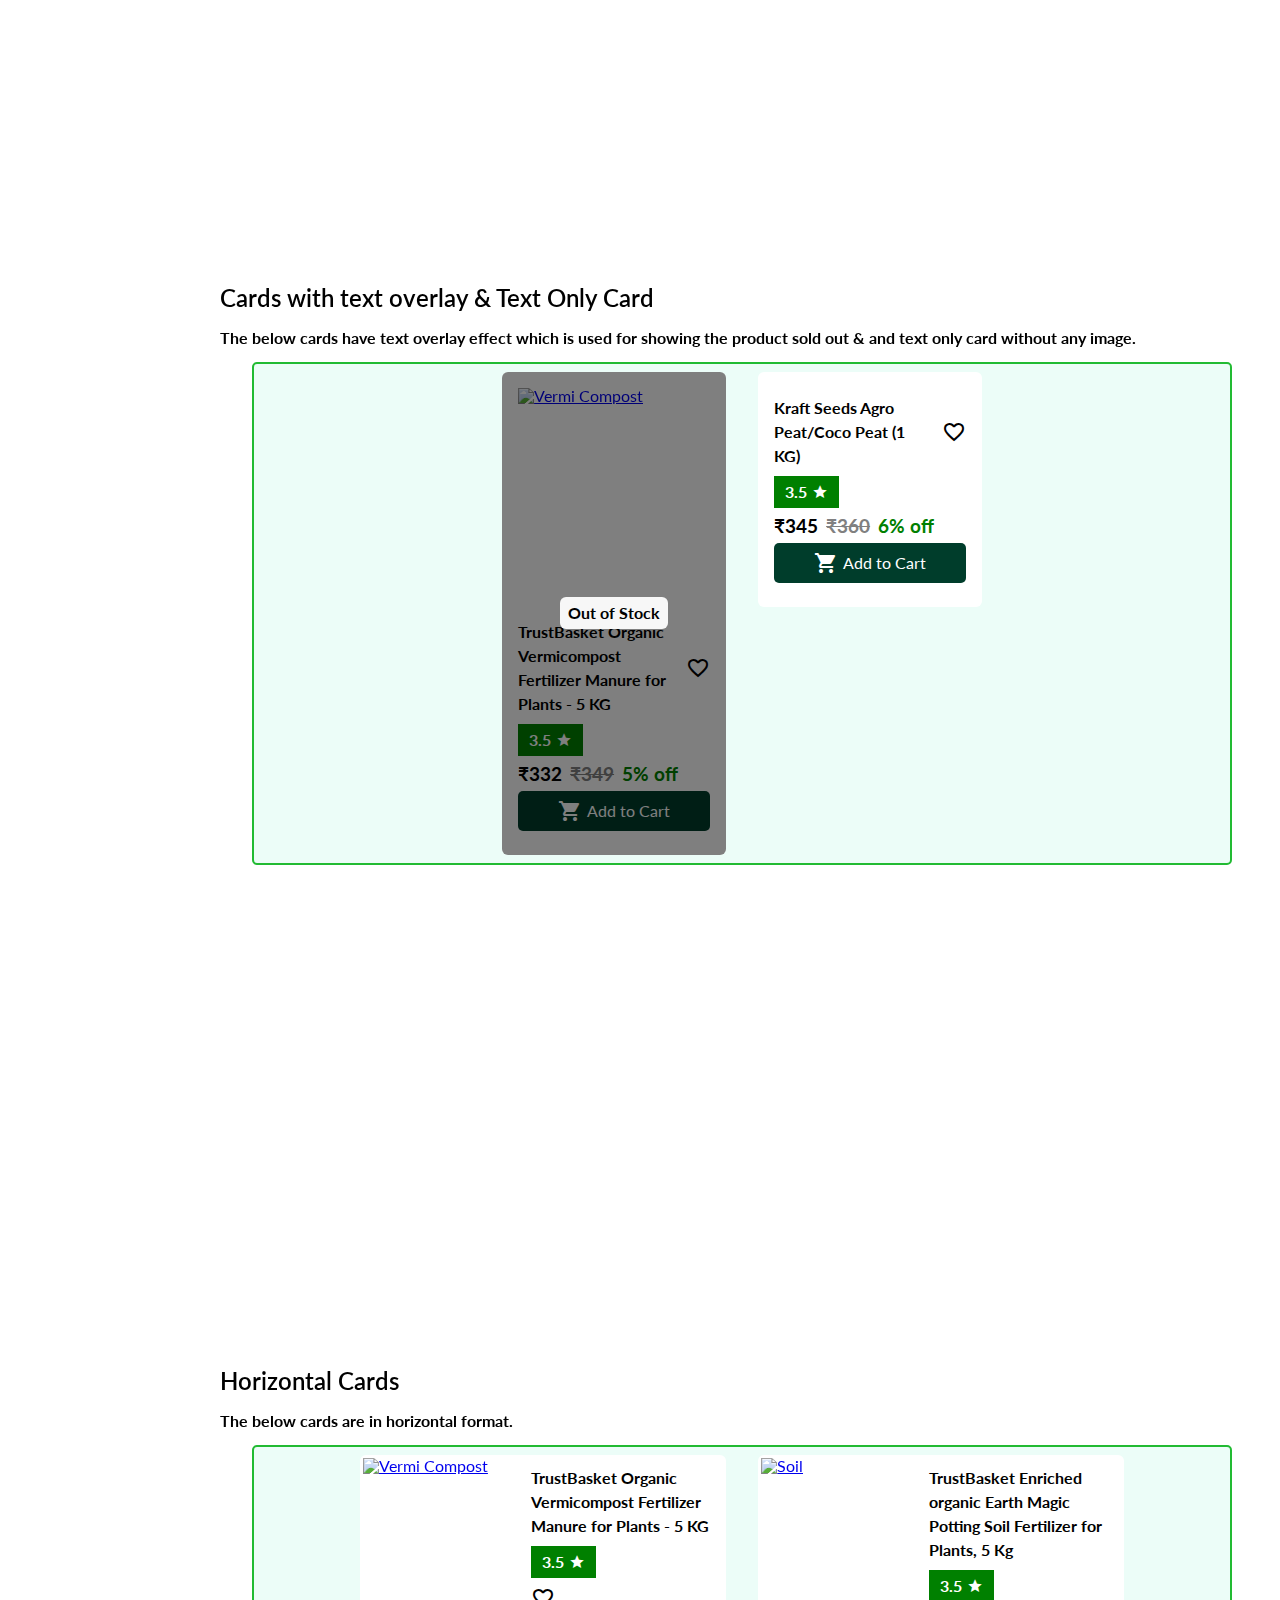
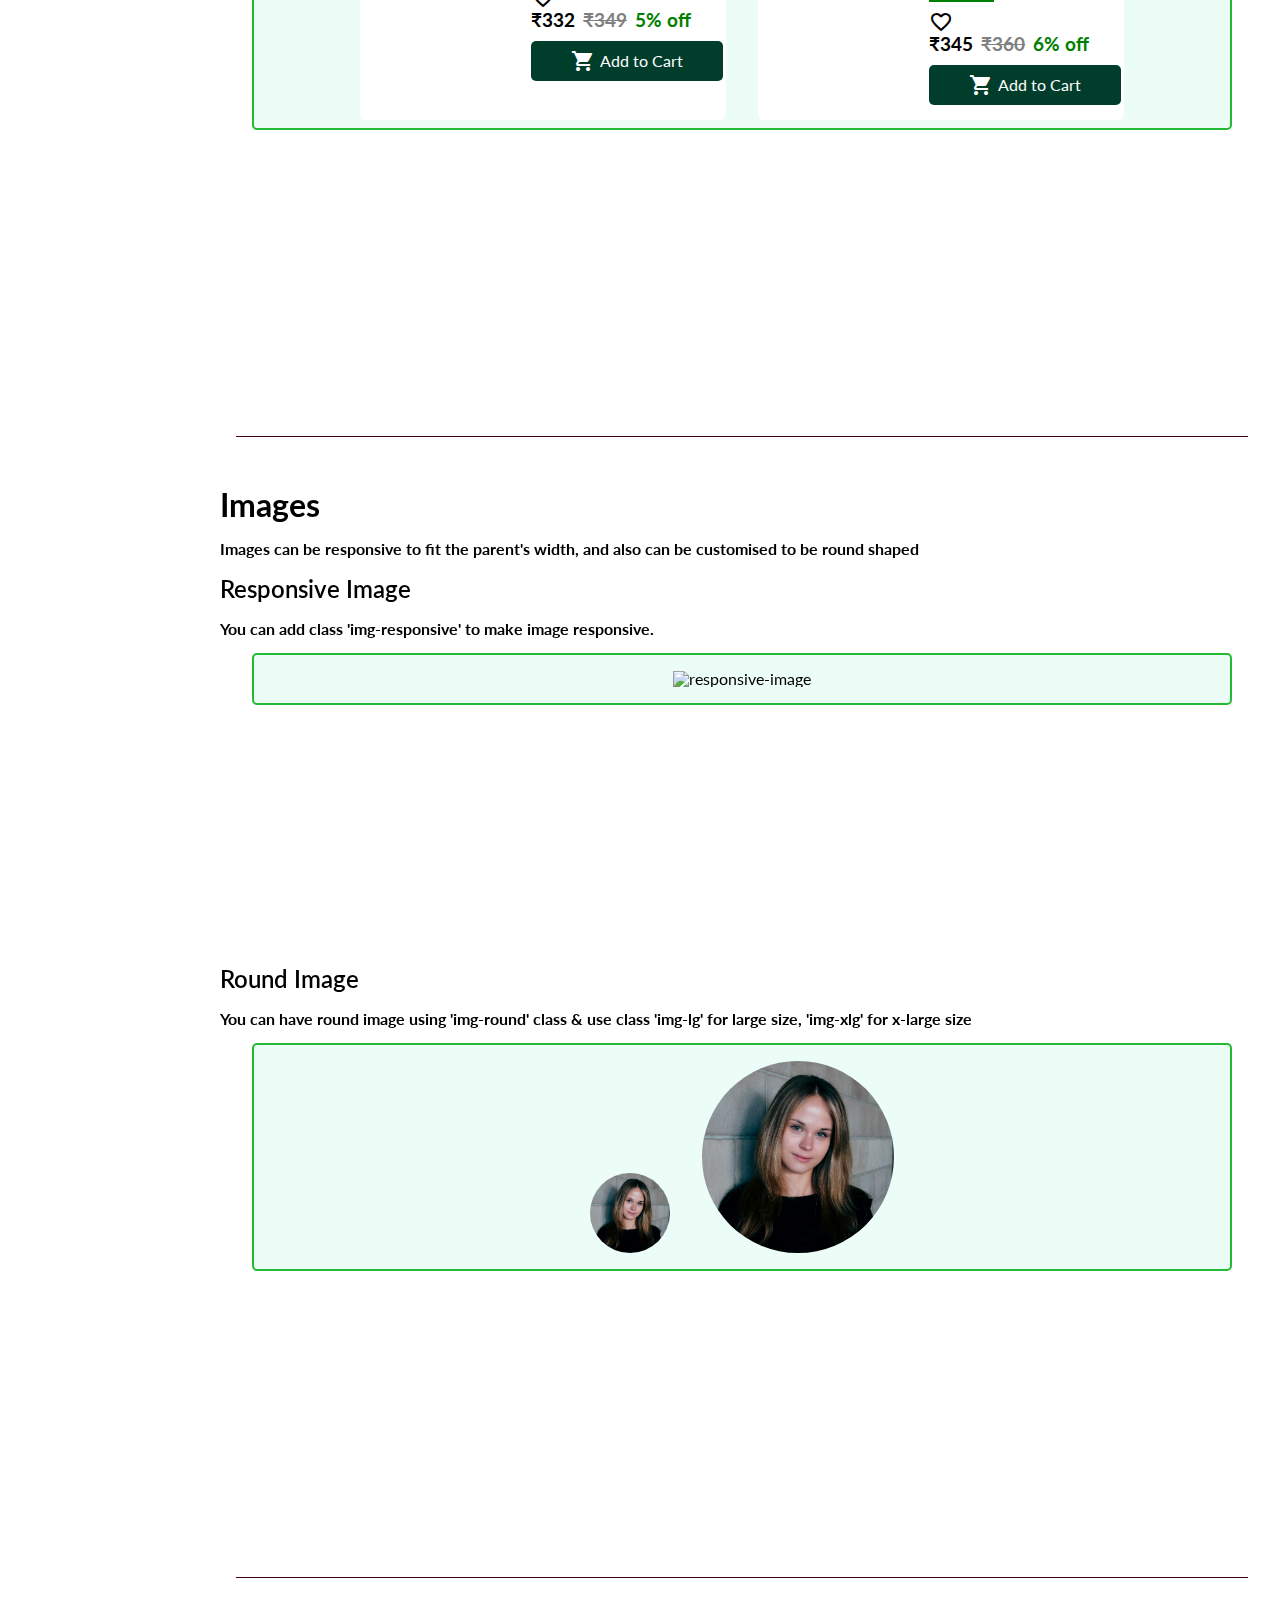
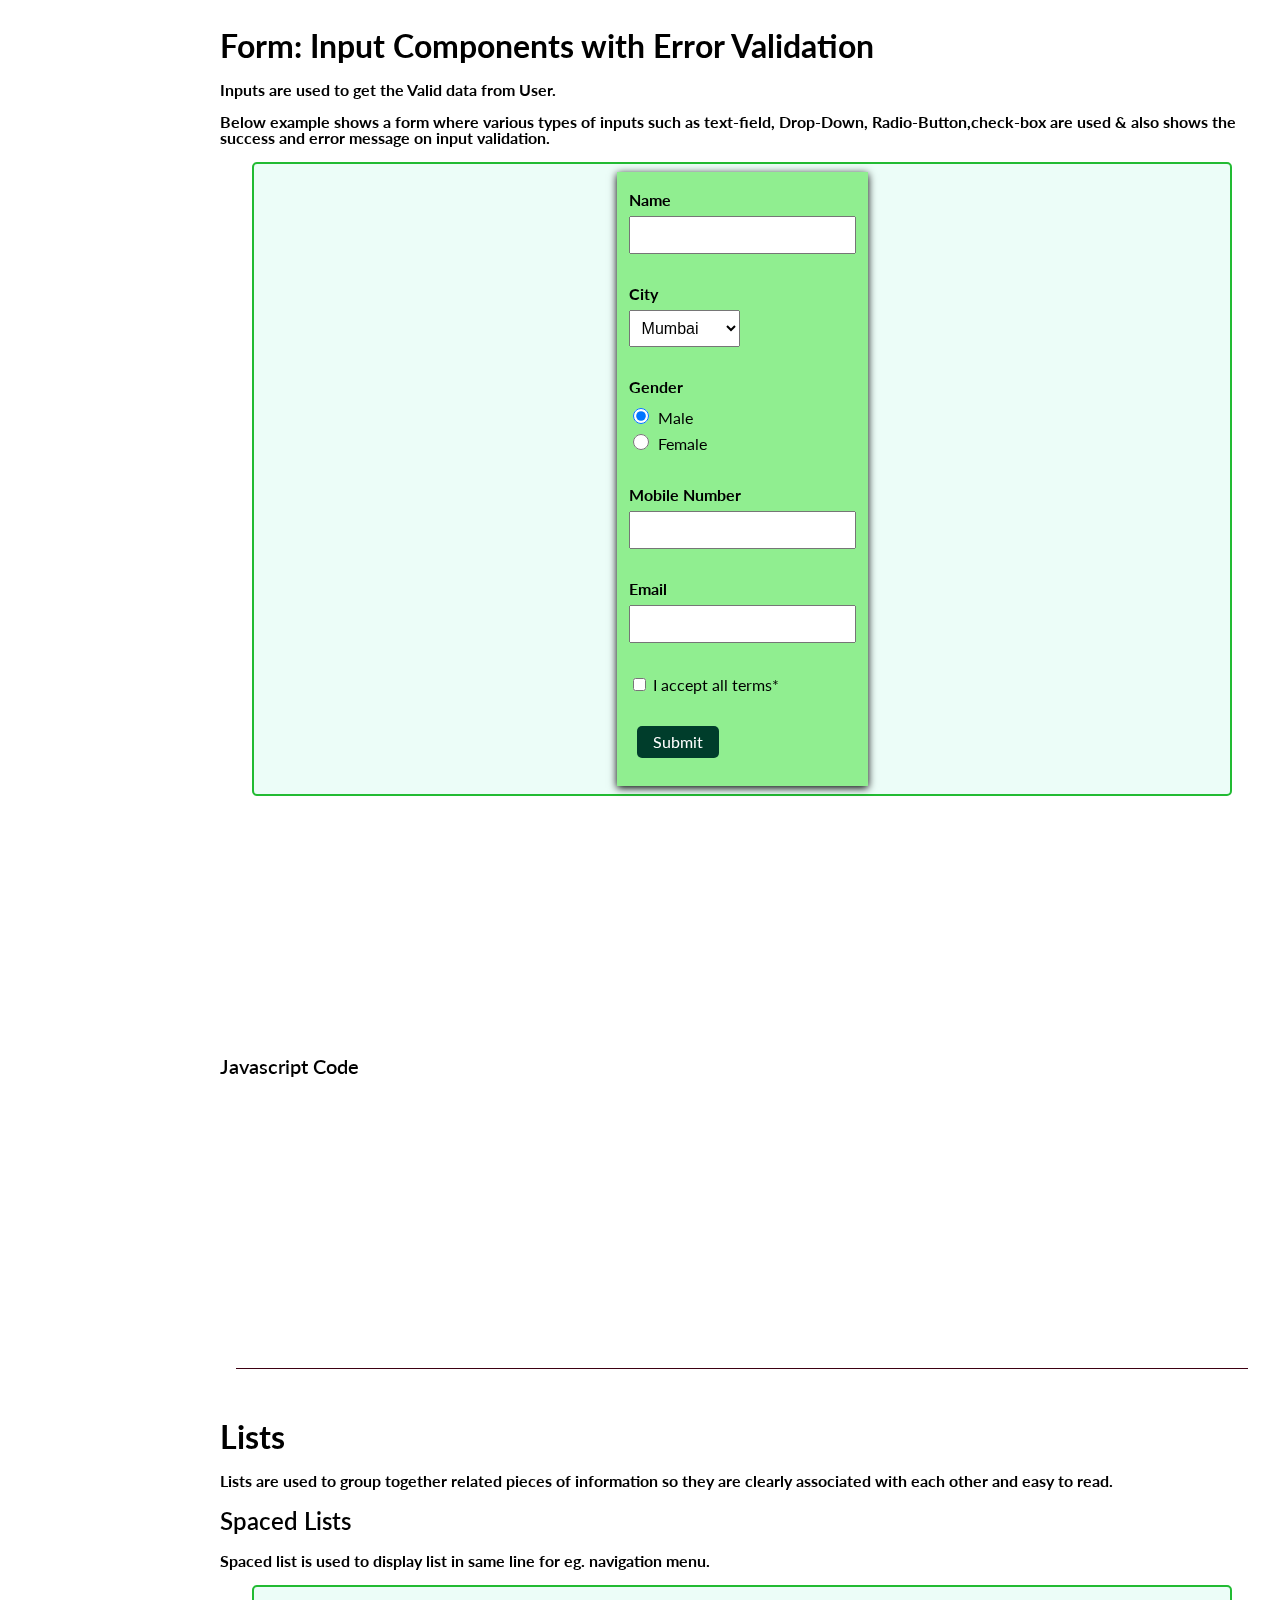
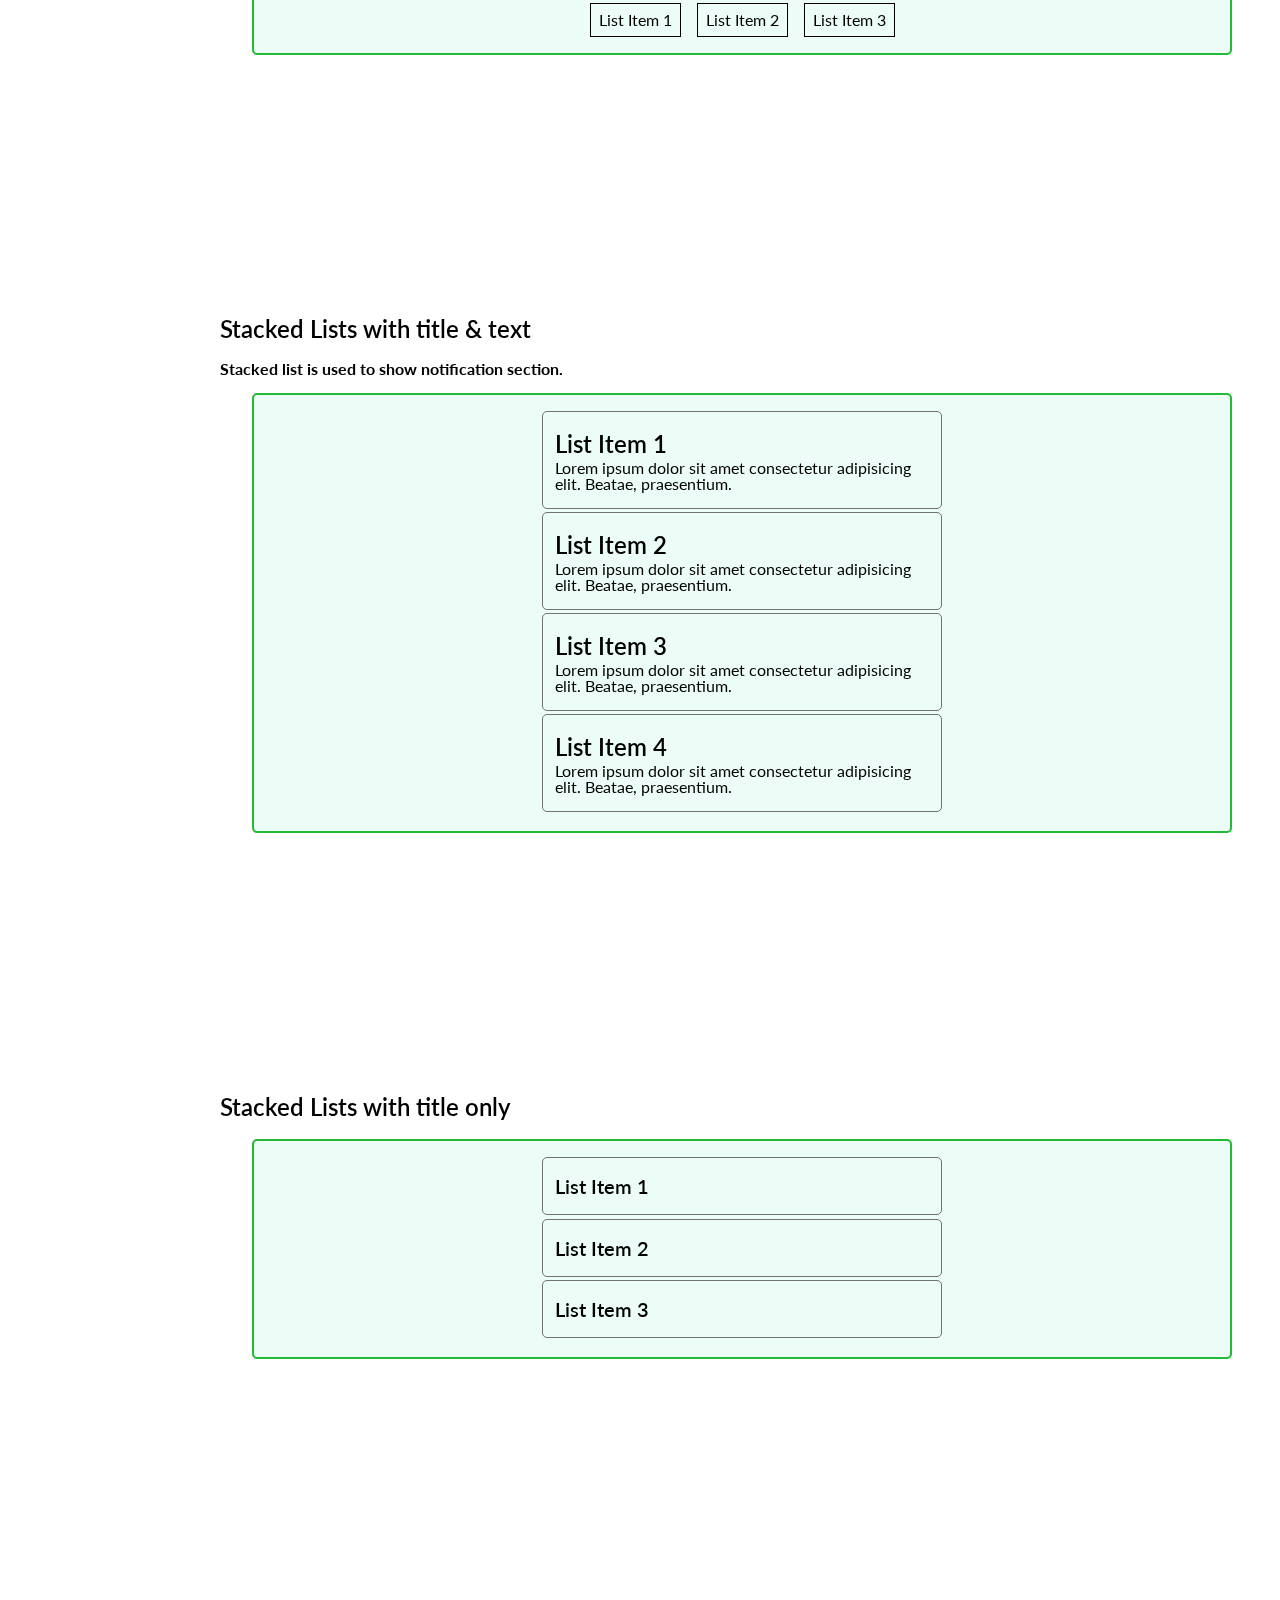
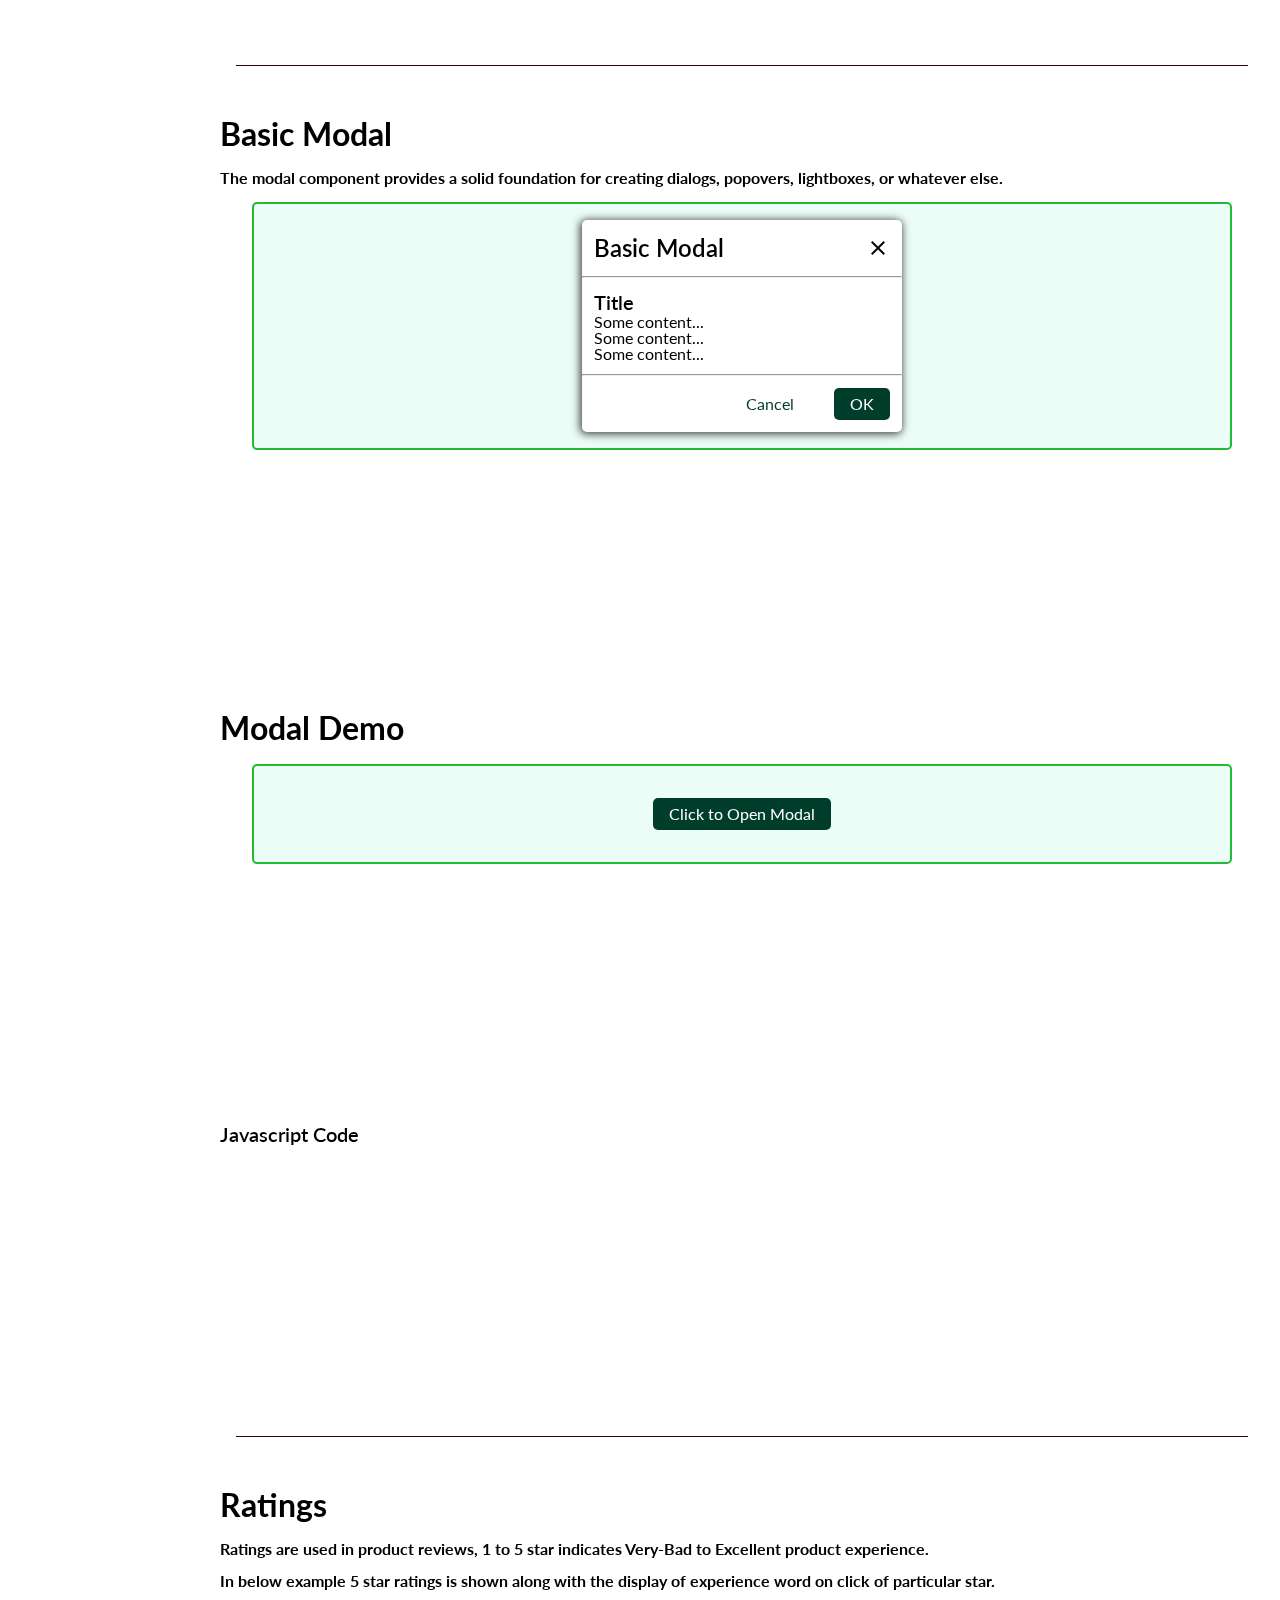
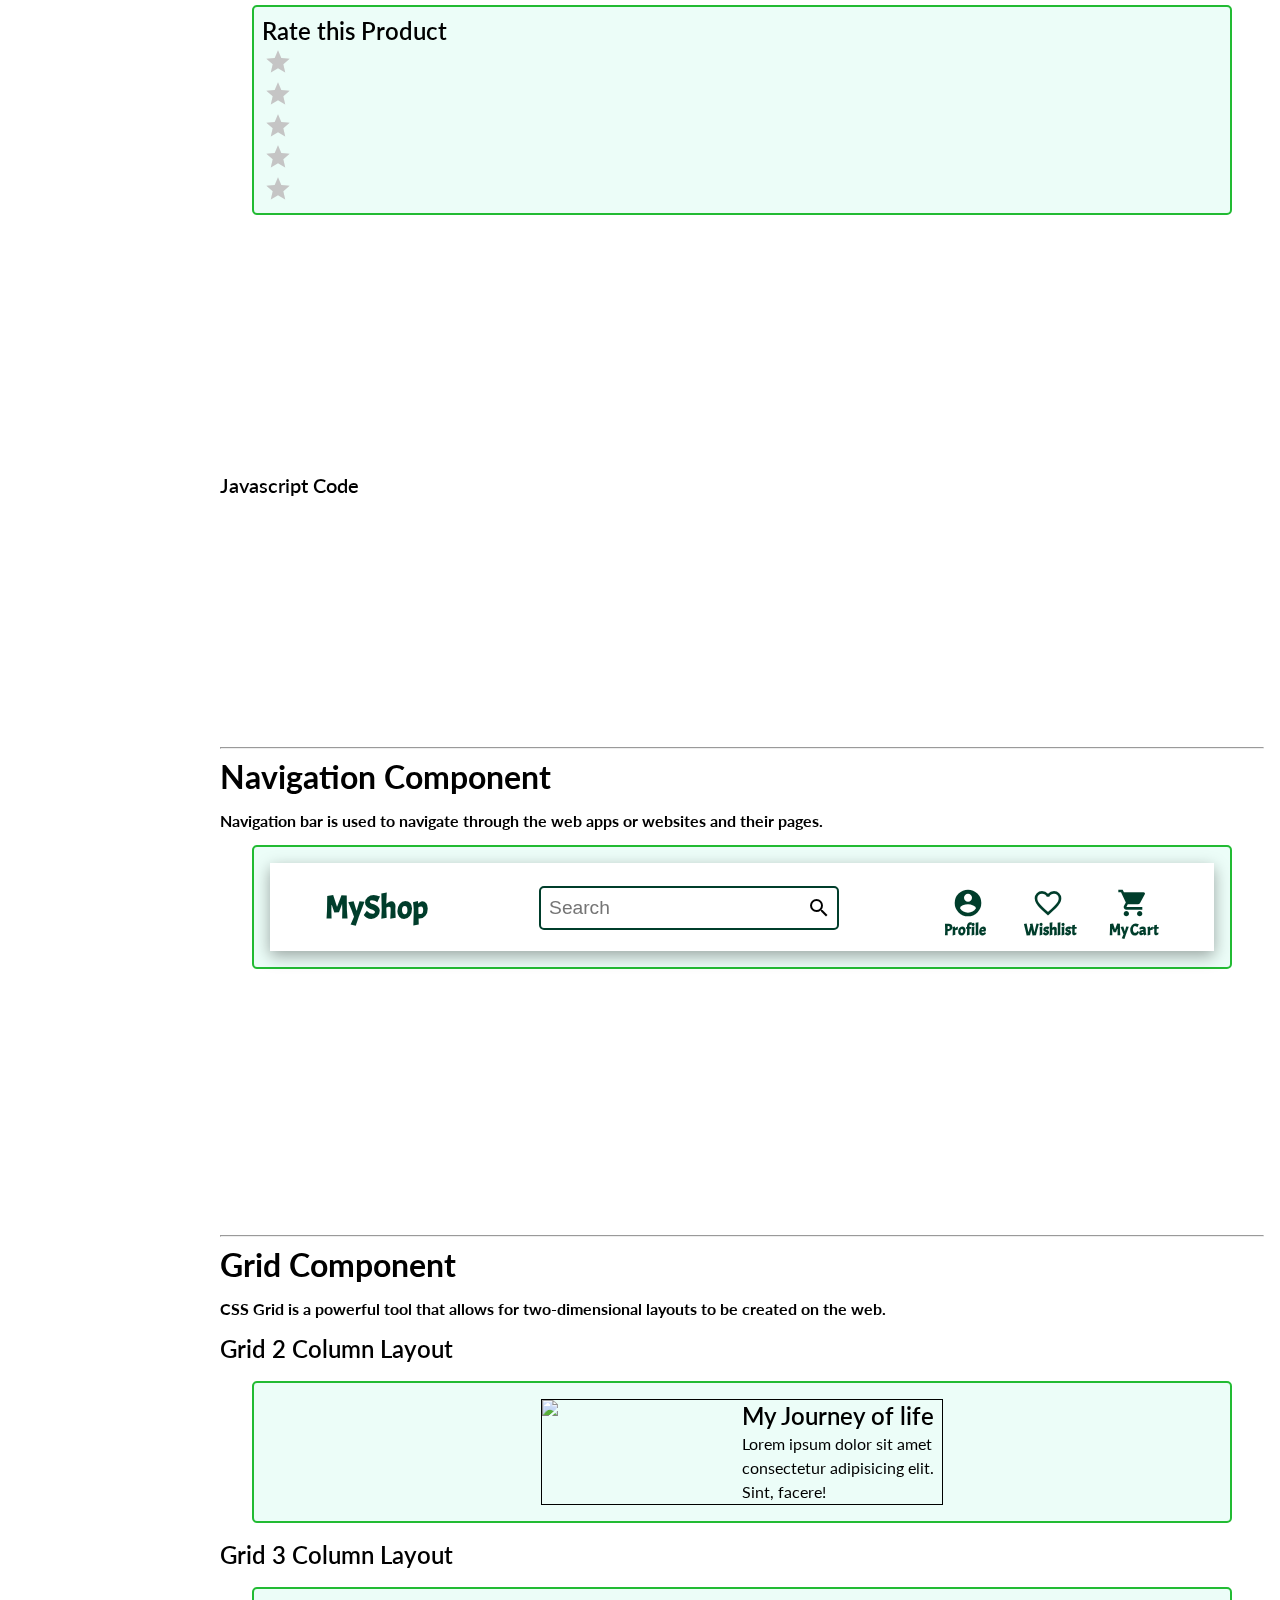
==== commit 5a62bd1d: "Merge pull request #10 from kedark152/grid-component" ====
--- a/docs-site/docs.html
+++ b/docs-site/docs.html
@@ -35,6 +35,7 @@
           <li><a href="#badge" class="fw-bold">Badge</a></li>
           <li><a href="#buttons" class="fw-bold">Button</a></li>
           <li><a href="#card" class="fw-bold">Card</a></li>
+          <li><a href="#grid" class="fw-bold">Grids</a></li>
           <li><a href="#images" class="fw-bold">Image</a></li>
           <li><a href="#input" class="fw-bold">Input</a></li>
           <li><a href="#lists" class="fw-bold">Lists</a></li>
@@ -1053,6 +1054,58 @@
           >
           </iframe>
         </div>
+        <hr />
+        <!-- Grid Component -->
+        <h2 id="grid">Grid Component</h2>
+        <p class="mg-y-sm para-sm">
+          CSS Grid is a powerful tool that allows for two-dimensional layouts to
+          be created on the web.
+        </p>
+        <h3>Grid 2 Column Layout</h3>
+        <div class="demo-container pd-sm">
+          <div class="grid-col-2 border-black-1px">
+            <div class="grid-item img-responsive">
+              <img src="https://picsum.photos/200/200" />
+            </div>
+            <div class="grid-item fs-md">
+              <div>
+                <h3>My Journey of life</h3>
+                <p class="fs-sm grid-text">
+                  Lorem ipsum dolor sit amet consectetur adipisicing elit. Sint,
+                  facere!
+                </p>
+              </div>
+            </div>
+          </div>
+        </div>
+        <h3>Grid 3 Column Layout</h3>
+        <div class="demo-container pd-sm">
+          <div class="grid-col-3 border-black-1px">
+            <div class="grid-item">
+              <img src="https://picsum.photos/200/200" />
+            </div>
+            <div class="grid-item fs-md">
+              <div>
+                <h3>Grid 3 Column Layout</h3>
+                <p class="fs-sm grid-text">
+                  Lorem ipsum dolor sit amet consectetur adipisicing elit. Sint,
+                  facere!
+                </p>
+              </div>
+            </div>
+            <div class="grid-item">
+              <img src="https://picsum.photos/200/200" />
+            </div>
+          </div>
+        </div>
+        <div class="demo-code">
+          <iframe
+            src="https://carbon.now.sh/embed?bg=rgba%28140%2C230%2C195%2C1%29&t=cobalt&wt=none&l=htmlmixed&width=320&ds=true&dsyoff=18px&dsblur=68px&wc=true&wa=false&pv=14px&ph=21px&ln=false&fl=1&fm=Hack&fs=12.5px&lh=136%25&si=false&es=2x&wm=false&code=%253C%21--%2520Grid%25202%2520Column%2520Layout%2520--%253E%250A%253Cdiv%2520class%253D%2522grid-col-2%2522%253E%250A%2520%2520%2520%2520%253Cdiv%2520class%253D%2522grid-item%2520img-responsive%2522%253E%2509%253Cimg%2520src%253D%2522https%253A%252F%252Fpicsum.photos%252F200%252F200%2522%252F%253E%253C%252Fdiv%253E%250A%2520%2520%2520%2520%253Cdiv%2520class%253D%2522grid-item%2520fs-md%2522%253E%250A%2520%2520%2520%2520%253Cdiv%2520%253E%2520%250A%2520%2520%2520%2520%253Ch3%253EMy%2520Journey%2520of%2520life%253C%252Fh3%253E%250A%2520%2520%2520%2520%253Cp%2520class%253D%2522fs-sm%2520grid-text%2522%253ELorem%2520ipsum%2520dolor%2520sit%2520amet%2520consectetur%2520adipisicing%2520elit.%2520Sint%252C%2520facere%21%253C%252Fp%253E%250A%2520%2520%253C%252Fdiv%253E%250A%253C%252Fdiv%253E%250A%253C%21--%2520Grid%25203%2520Column%2520Layout%2520--%253E%250A%253Cdiv%2520class%253D%2522grid-col-3%2522%253E%250A%2520%2520%2520%2520%253Cdiv%2520class%253D%2522grid-item%2522%253E%253Cimg%2520src%253D%2522https%253A%252F%252Fpicsum.photos%252F200%252F200%2522%252F%253E%253C%252Fdiv%253E%250A%2520%2520%2520%2520%253Cdiv%2520class%253D%2522grid-item%2520fs-md%2522%253E%250A%2520%2520%2520%2520%253Cdiv%253E%2520%250A%2520%2520%2520%2520%253Ch3%253EGrid%25203%2520Column%2520Layout%253C%252Fh3%253E%250A%2520%2520%2520%2520%253Cp%2520class%253D%2522fs-sm%2520grid-text%2522%253ELorem%2520ipsum%2520dolor%2520sit%2520amet%2520consectetur%2520adipisicing%2520elit.%2520Sint%252C%2520facere%21%253C%252Fp%253E%250A%2520%2520%2520%2520%253C%252Fdiv%253E%250A%2520%2520%2520%2520%253C%252Fdiv%253E%250A%2520%2520%2520%2520%253Cdiv%2520class%253D%2522grid-item%2522%253E%253Cimg%2520src%253D%2522https%253A%252F%252Fpicsum.photos%252F200%252F200%2522%252F%253E%253C%252Fdiv%253E%250A%253C%252Fdiv%253E%250A"
+            sandbox="allow-scripts allow-same-origin"
+          >
+          </iframe>
+        </div>
+        <hr />
         <!-- Snackbar Component -->
         <h2 id="snackbar">Snackbar Component</h2>
         <p class="mg-y-sm para-sm">
